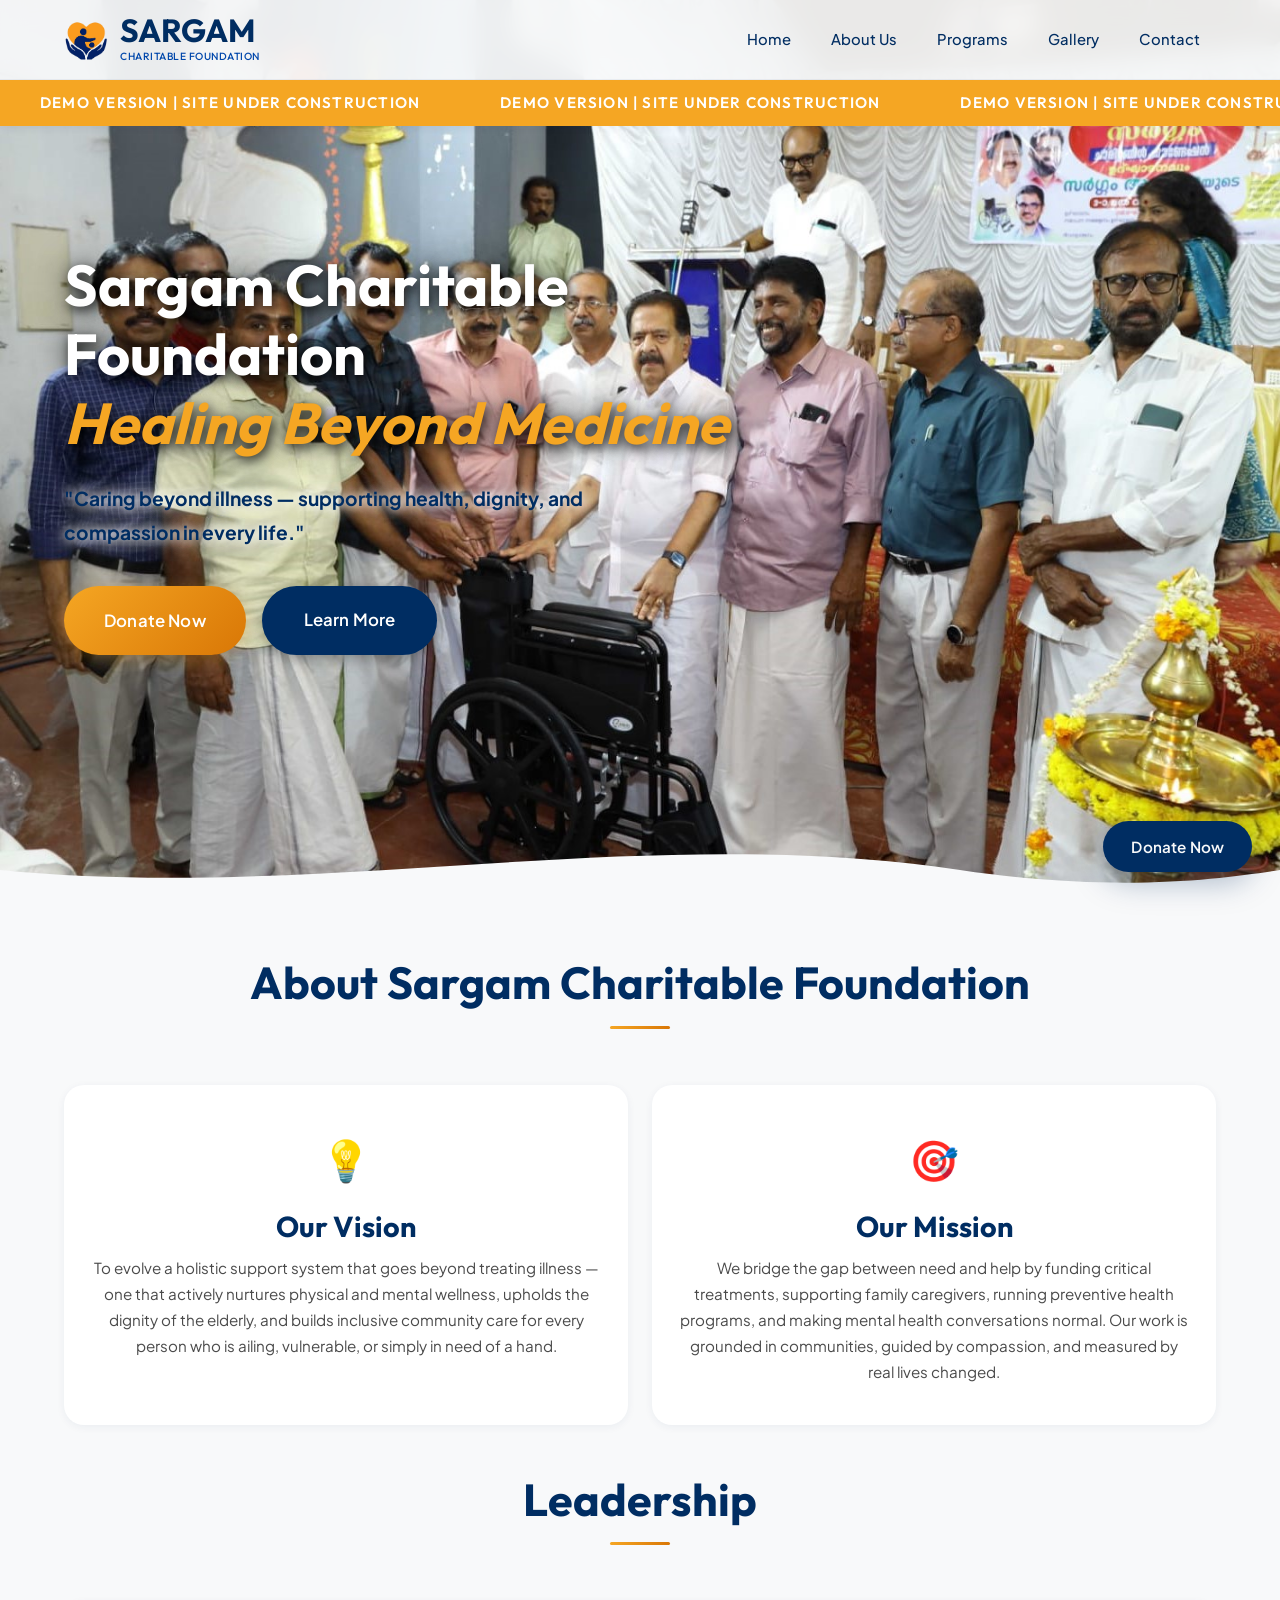
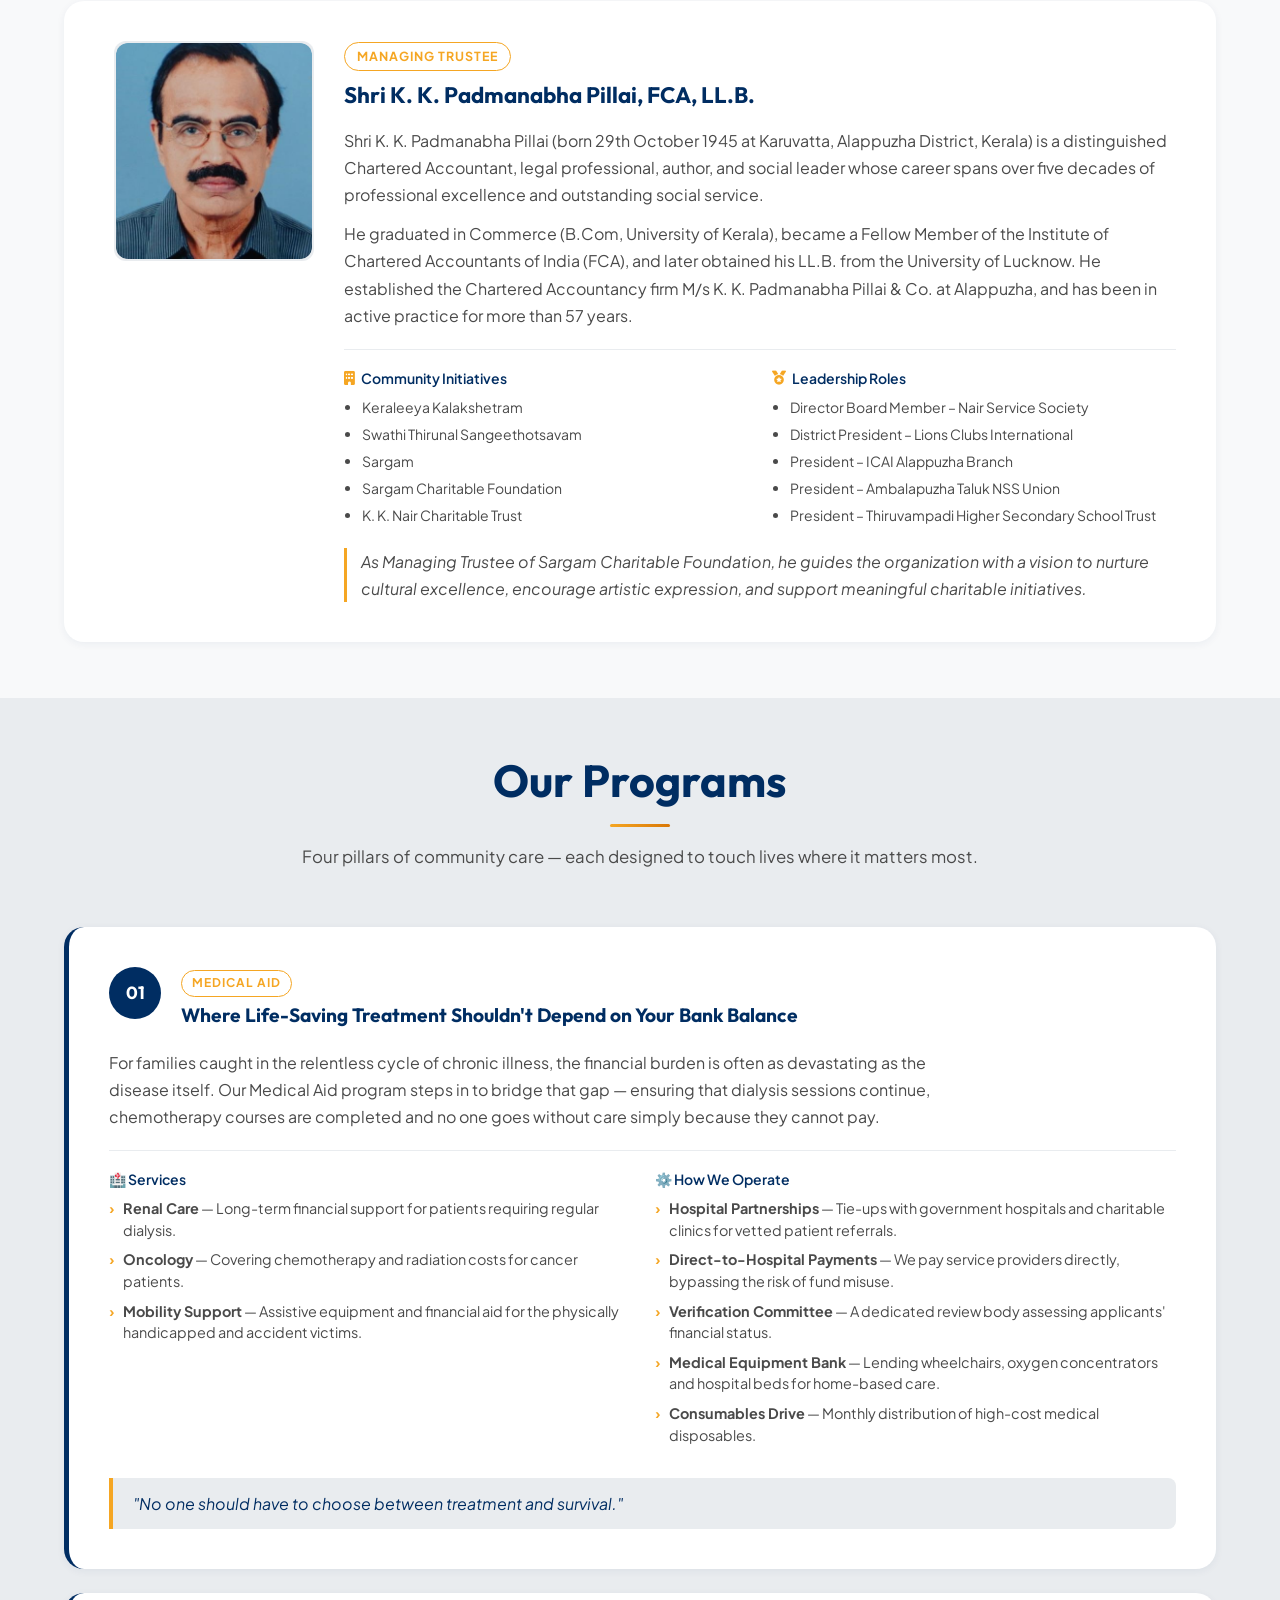
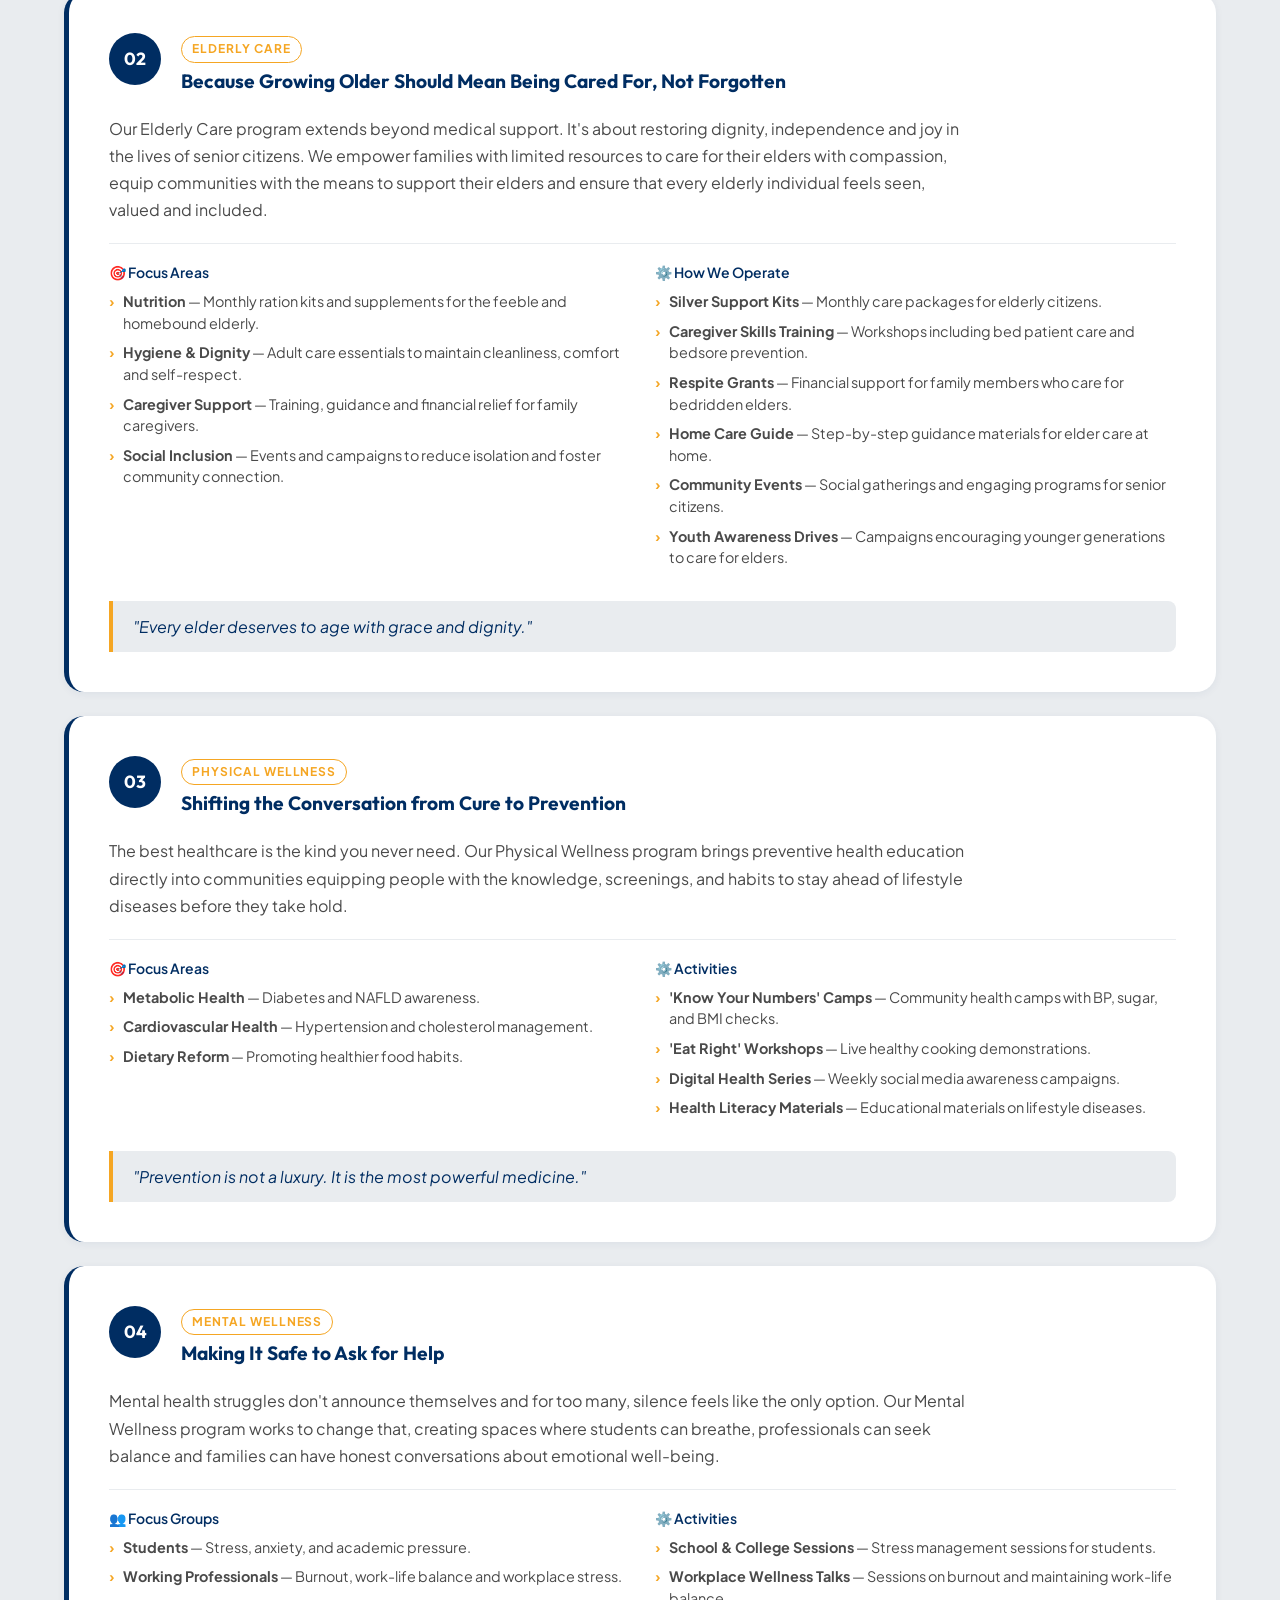
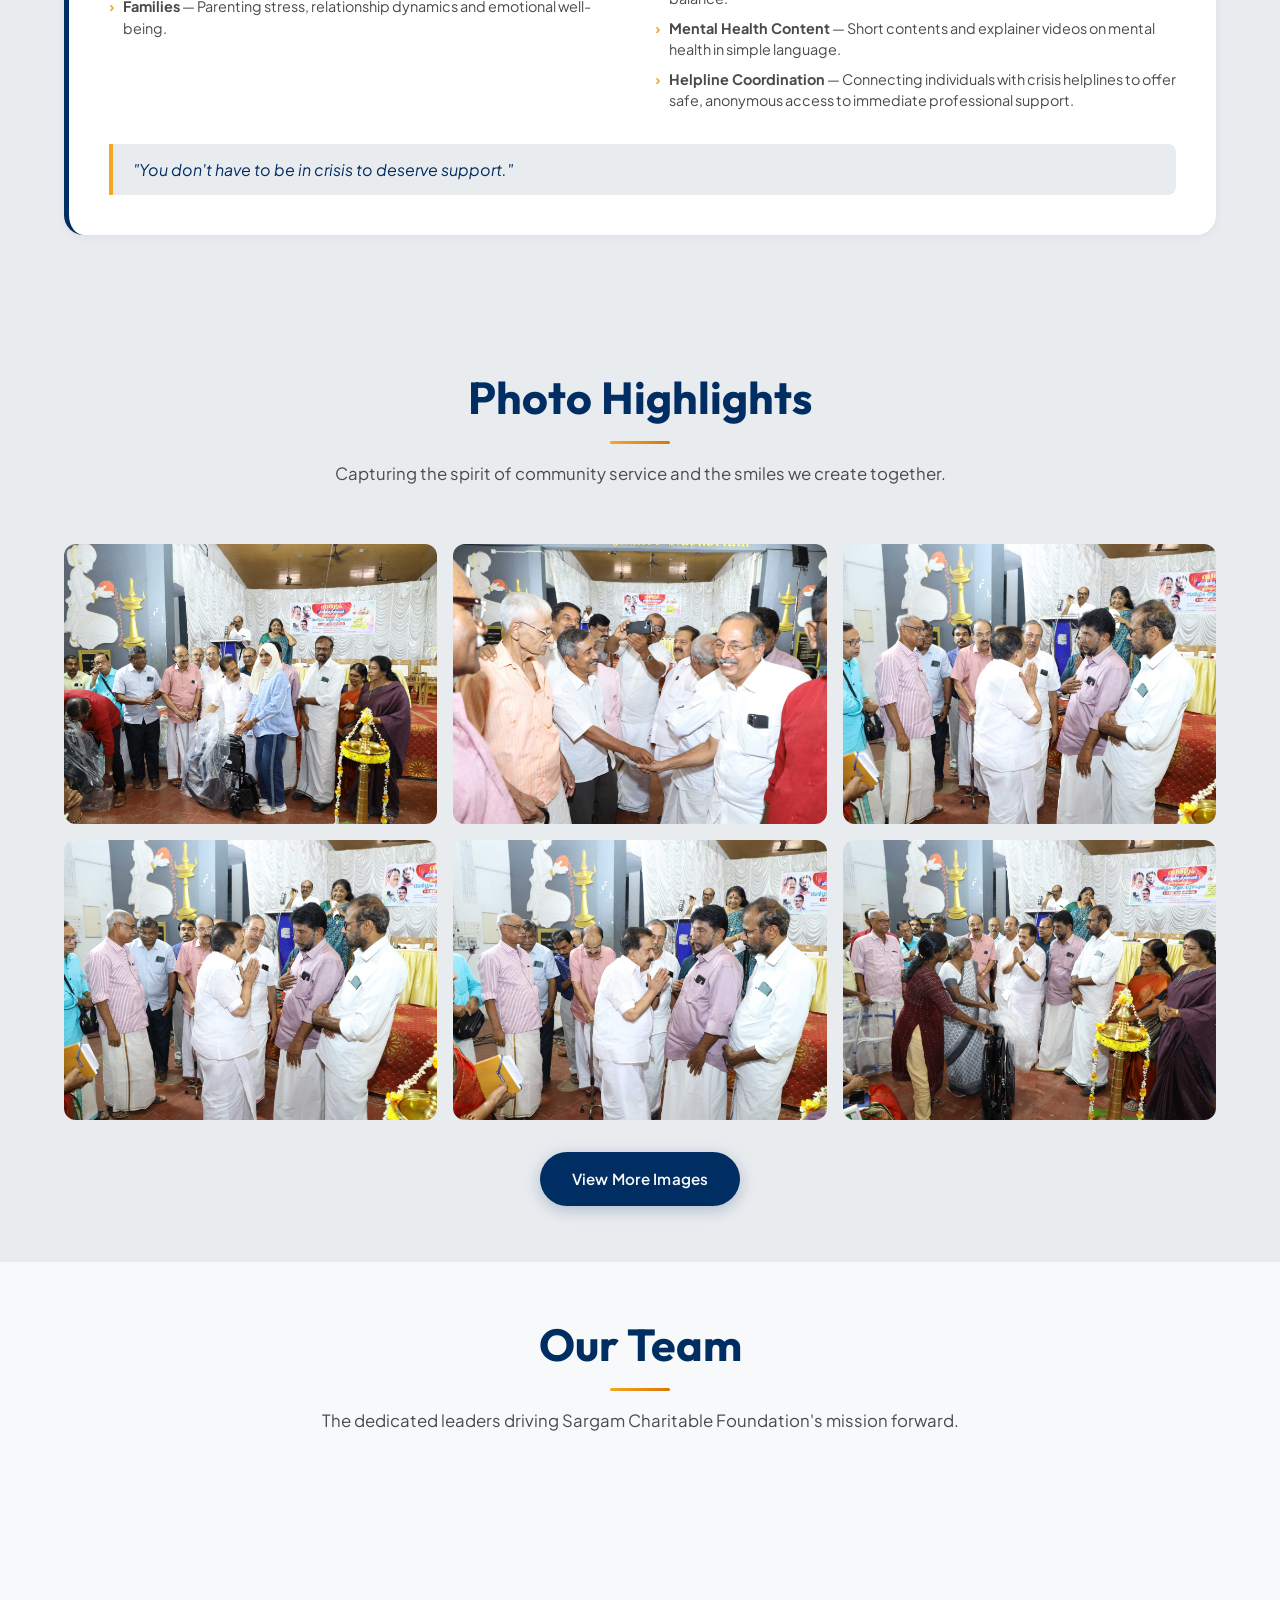
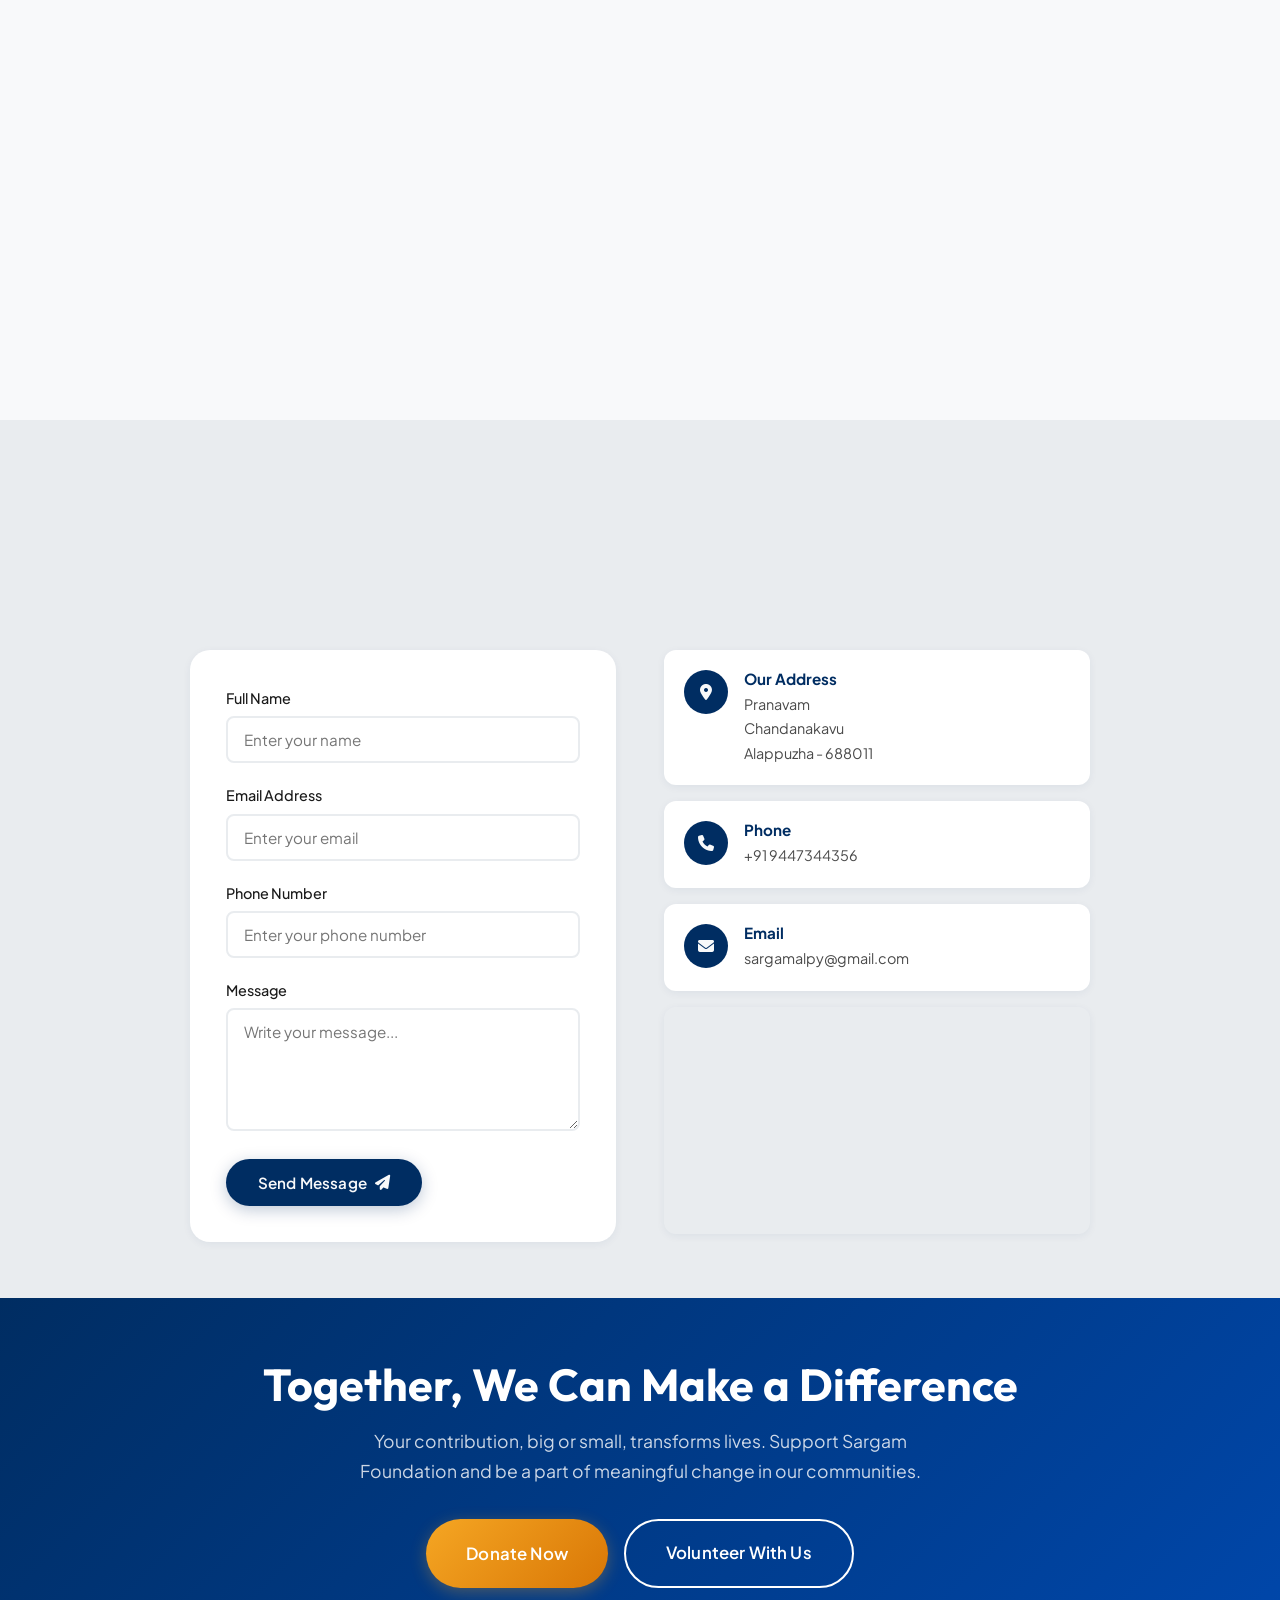
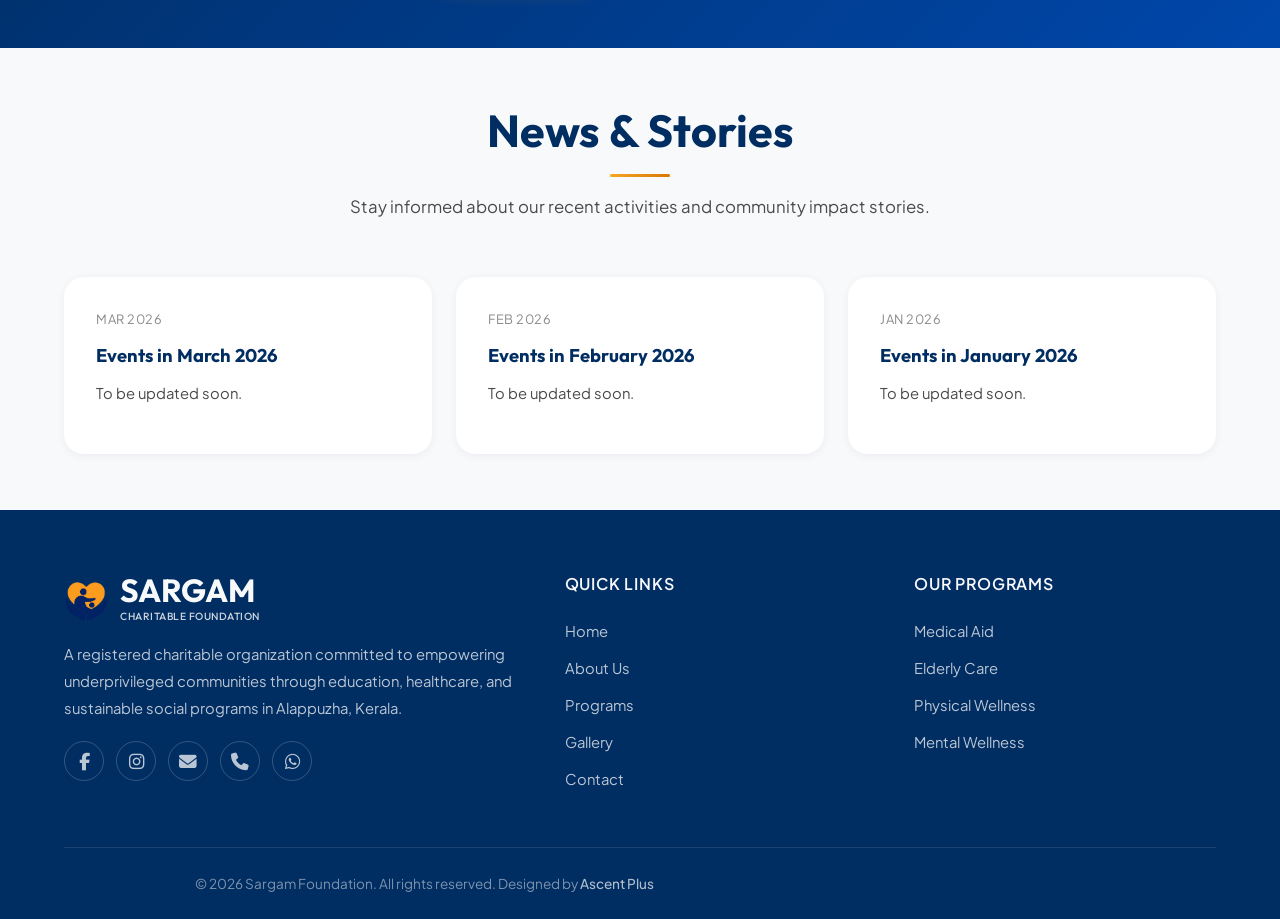
==== index.html @ 4e23f34b "Add files via upload" ====
<!DOCTYPE html>
<html lang="en">

<head>
  <meta charset="UTF-8">
  <meta name="viewport" content="width=device-width, initial-scale=1.0">
  <title>Sargam Charitable Foundation — Empowering Lives in Alappuzha</title>
  <meta name="description"
    content="Sargam Charitable Foundation is a charitable organization in Alappuzha, Kerala dedicated to empowering lives through community support, education, health camps, and social welfare programs.">
  <meta name="keywords"
    content="Sargam Charitable Foundation, Charity in Alappuzha, Sargam, Community support organization, K. K. Padmanabha Pillai">
  <meta name="author" content="Sargam Charitable Foundation">

  <!-- Open Graph -->
  <meta property="og:title" content="Sargam Charitable Foundation — Empowering Lives in Alappuzha">
  <meta property="og:description"
    content="Empowering communities through education, healthcare, and social support in Alappuzha, Kerala.">
  <meta property="og:type" content="website">
  <meta property="og:image" content="https://sargamfoundation.org.in/assets/images/hero-banner.jpeg">
  <meta property="og:url" content="https://sargamfoundation.org.in/index.html">

  <!-- Twitter Card -->
  <meta name="twitter:card" content="summary_large_image">
  <meta name="twitter:title" content="Sargam Charitable Foundation — Empowering Lives in Alappuzha">
  <meta name="twitter:description"
    content="Empowering communities through education, healthcare, and social support in Alappuzha, Kerala.">
  <meta name="twitter:image" content="https://sargamfoundation.org.in/assets/images/hero-banner.jpeg">

  <!-- Canonical Tag -->
  <link rel="canonical" href="https://sargamfoundation.org.in/index.html">
  <!-- Favicon -->
  <link rel="icon" type="image/png" href="assets/images/Logo.png">

  <!-- Stylesheets -->
  <link rel="stylesheet" href="css/style.css">
  <link rel="stylesheet" href="css/home.css">

  <!-- Icons -->
  <link rel="stylesheet" href="https://cdnjs.cloudflare.com/ajax/libs/font-awesome/6.5.1/css/all.min.css">

  <!-- Google tag (gtag.js) -->
  <script async src="https://www.googletagmanager.com/gtag/js?id=G-7S0TW0N5RV"></script>
  <script>
    window.dataLayer = window.dataLayer || [];
    function gtag(){dataLayer.push(arguments);}
    gtag('js', new Date());

    gtag('config', 'G-7S0TW0N5RV');
  </script>
</head>

<body>

  <!-- ========== HEADER ========== -->
  <header class="header" id="header">
    <div class="container">
      <a href="index.html" class="logo">
        <img src="assets/images/Logo.png" alt="Sargam Charitable Foundation Logo"
          style="height: 44px; width: auto; object-fit: contain; border-radius: 4px;">
        <div style="display: flex; flex-direction: column; justify-content: center;">
          <span class="logo-text" style="line-height: 1; margin-bottom: 2px;">SARGAM</span>
          <span class="logo-text"
            style="font-size: 0.65rem; font-weight: 500; letter-spacing: 0.05em; color: var(--plum-light);">CHARITABLE
            FOUNDATION</span>
        </div>
      </a>

      <nav class="nav" id="nav">
        <a href="index.html#home">Home</a>
        <a href="index.html#about">About Us</a>
        <a href="index.html#events">Programs</a>
        <a href="gallery.html">Gallery</a>
        <a href="index.html#team">Contact</a>
      </nav>

      <button class="hamburger" id="hamburger" aria-label="Toggle navigation">
        <span></span>
        <span></span>
        <span></span>
      </button>
    </div>
  </header>
  <div class="mobile-overlay" id="mobileOverlay"></div>

  <main>
    <!-- ========== TICKER ========== -->
    <div class="ticker-wrap">
      <div class="ticker">
        <div class="ticker-item">demo version | site under construction</div>
        <div class="ticker-item">demo version | site under construction</div>
        <div class="ticker-item">demo version | site under construction</div>
        <div class="ticker-item">demo version | site under construction</div>
        <div class="ticker-item">demo version | site under construction</div>
        <div class="ticker-item">demo version | site under construction</div>
        <div class="ticker-item">demo version | site under construction</div>
        <div class="ticker-item">demo version | site under construction</div>
        <div class="ticker-item">demo version | site under construction</div>
        <div class="ticker-item">demo version | site under construction</div>
      </div>
    </div>

    <!-- ========== HERO ========== -->
    <section class="hero" id="home">
      <div class="hero-bg">
        <div class="hero-slideshow">
          <img src="assets/images/hero-banner.jpeg" alt="Community support" class="hero-slide active" loading="eager">
          <img src="assets/images/hero-slide-1.jpeg" alt="Food distribution" class="hero-slide" loading="lazy">
          <img src="assets/images/hero-slide-2.jpeg" alt="Medical camp" class="hero-slide" loading="lazy">
          <img src="assets/images/hero-slide-3.jpeg" alt="Elderly care" class="hero-slide" loading="lazy">
          <img src="assets/images/hero-slide-4.jpeg" alt="Mental wellness" class="hero-slide" loading="lazy">
        </div>
        <div class="hero-overlay"></div>
      </div>
      <div class="container hero-content">
        <h1 class="reveal">Sargam Charitable Foundation<br><em>Healing Beyond Medicine</em></h1>
        <p class="hero-sub reveal">"Caring beyond illness — supporting health, dignity, and compassion in every life."
        </p>
        <div class="hero-actions reveal">
          <button onclick="openDonateQR()" class="btn btn-accent btn-lg">Donate Now</button>
          <a href="#about" class="btn btn-secondary btn-lg">Learn More</a>
        </div>
      </div>
      <div class="hero-wave">
        <svg viewBox="0 0 1440 100" fill="none" xmlns="http://www.w3.org/2000/svg" preserveAspectRatio="none">
          <path d="M0,60 C360,100 720,0 1080,60 C1260,90 1380,70 1440,60 L1440,100 L0,100 Z" fill="#F8F9FA" />
        </svg>
      </div>
    </section>

    <!-- ========== ABOUT ========== -->
    <section class="about" id="about">
      <div class="container">
        <div class="section-header reveal">
          <h2>About Sargam Charitable Foundation</h2>
        </div>

        <div class="about-grid">
          <div class="about-card reveal">
            <div class="about-icon">💡</div>
            <h3>Our Vision</h3>
            <p>To evolve a holistic support system that goes beyond treating illness — one that actively nurtures
              physical and mental wellness, upholds the dignity of the elderly, and builds inclusive community care for
              every person who is ailing, vulnerable, or simply in need of a hand.</p>
          </div>
          <div class="about-card reveal">
            <div class="about-icon">🎯</div>
            <h3>Our Mission</h3>
            <p>We bridge the gap between need and help by funding critical treatments, supporting family caregivers,
              running preventive health programs, and making mental health conversations normal. Our work is grounded in
              communities, guided by compassion, and measured by real lives changed.</p>
          </div>
        </div>

        <!-- Leadership -->
        <div class="section-header mt-6 reveal">
          <h2>Leadership</h2>
        </div>

        <div class="leadership-card reveal">
          <div class="leadership-photo-wrap">
            <div class="leadership-photo">
              <img src="assets/images/managing-trustee.jpg" alt="Shri K. K. Padmanabha Pillai"
                style="width:100%; height:100%; object-fit:cover; border-radius: var(--radius-md);"
                onerror="this.style.display='none'; this.nextElementSibling.style.display='flex';">
              <div class="leadership-photo-placeholder" style="display:none;">
                <i class="fas fa-user" style="font-size: 3.5rem; color: var(--plum-light); opacity:0.4;"></i>
                <p style="font-size:0.8rem; color: var(--text-muted); margin-top:8px; max-width:none;">Managing Trustee
                </p>
              </div>
            </div>
          </div>
          <div class="leadership-bio">
            <span class="leadership-role">Managing Trustee</span>
            <h3 class="leadership-name">Shri K. K. Padmanabha Pillai, FCA, LL.B.</h3>
            <p>Shri K. K. Padmanabha Pillai (born 29th October 1945 at Karuvatta, Alappuzha District, Kerala) is a
              distinguished Chartered Accountant, legal professional, author, and social leader whose career spans over
              five decades of professional excellence and outstanding social service.</p>
            <p style="margin-top:12px;">He graduated in Commerce (B.Com, University of Kerala), became a Fellow Member
              of the Institute of Chartered Accountants of India (FCA), and later obtained his LL.B. from the University
              of Lucknow. He established the Chartered Accountancy firm M/s K. K. Padmanabha Pillai & Co. at Alappuzha,
              and has been in active practice for more than 57 years.</p>
            <div class="leadership-highlights">
              <div class="leadership-col">
                <h5><i class="fas fa-building" style="color:var(--accent-warm);"></i> Community Initiatives</h5>
                <ul>
                  <li>Keraleeya Kalakshetram</li>
                  <li>Swathi Thirunal Sangeethotsavam</li>
                  <li>Sargam</li>
                  <li>Sargam Charitable Foundation</li>
                  <li>K. K. Nair Charitable Trust</li>
                </ul>
              </div>
              <div class="leadership-col">
                <h5><i class="fas fa-medal" style="color:var(--accent-warm);"></i> Leadership Roles</h5>
                <ul>
                  <li>Director Board Member – Nair Service Society</li>
                  <li>District President – Lions Clubs International</li>
                  <li>President – ICAI Alappuzha Branch</li>
                  <li>President – Ambalapuzha Taluk NSS Union</li>
                  <li>President – Thiruvampadi Higher Secondary School Trust</li>
                </ul>
              </div>
            </div>
            <p
              style="margin-top:16px; font-style:italic; color:var(--text-secondary); border-left: 3px solid var(--accent-warm); padding-left:14px;">
              As Managing Trustee of Sargam Charitable Foundation, he guides the organization with a vision to nurture
              cultural excellence, encourage artistic expression, and support meaningful charitable initiatives.</p>
          </div>
        </div>
      </div>
    </section>
    
        <!-- ========== PROGRAMS ========== -->
        <section class="activities bg-milk-dark" id="events">
          <div class="container">
            <div class="section-header reveal">
              <h2>Our Programs</h2>
              <p>Four pillars of community care — each designed to touch lives where it matters most.</p>
            </div>

            <!-- Program 01: Medical Aid -->
            <div class="program-card reveal" id="program-medical">
              <div class="program-header">
                <div class="program-num">01</div>
                <div>
                  <span class="program-label">Medical Aid</span>
                  <h3>Where Life-Saving Treatment Shouldn't Depend on Your Bank Balance</h3>
                </div>
              </div>
              <p>For families caught in the relentless cycle of chronic illness, the financial burden is often as
                devastating as the disease itself. Our Medical Aid program steps in to bridge that gap — ensuring that
                dialysis sessions continue, chemotherapy courses are completed and no one goes without care simply
                because they cannot pay.</p>
              <div class="program-grid">
                <div class="program-col">
                  <h5>🏥 Services</h5>
                  <ul>
                    <li><strong>Renal Care</strong> — Long-term financial support for patients requiring regular
                      dialysis.</li>
                    <li><strong>Oncology</strong> — Covering chemotherapy and radiation costs for cancer patients.</li>
                    <li><strong>Mobility Support</strong> — Assistive equipment and financial aid for the physically
                      handicapped and accident victims.</li>
                  </ul>
                </div>
                <div class="program-col">
                  <h5>⚙️ How We Operate</h5>
                  <ul>
                    <li><strong>Hospital Partnerships</strong> — Tie-ups with government hospitals and charitable
                      clinics for vetted patient referrals.</li>
                    <li><strong>Direct-to-Hospital Payments</strong> — We pay service providers directly, bypassing the
                      risk of fund misuse.</li>
                    <li><strong>Verification Committee</strong> — A dedicated review body assessing applicants'
                      financial status.</li>
                    <li><strong>Medical Equipment Bank</strong> — Lending wheelchairs, oxygen concentrators and hospital
                      beds for home-based care.</li>
                    <li><strong>Consumables Drive</strong> — Monthly distribution of high-cost medical disposables.</li>
                  </ul>
                </div>
              </div>
              <blockquote class="program-quote">"No one should have to choose between treatment and survival."
              </blockquote>
            </div>

            <!-- Program 02: Elderly Care -->
            <div class="program-card reveal" id="program-elderly">
              <div class="program-header">
                <div class="program-num">02</div>
                <div>
                  <span class="program-label">Elderly Care</span>
                  <h3>Because Growing Older Should Mean Being Cared For, Not Forgotten</h3>
                </div>
              </div>
              <p>Our Elderly Care program extends beyond medical support. It's about restoring dignity, independence and
                joy in the lives of senior citizens. We empower families with limited resources to care for their elders
                with compassion, equip communities with the means to support their elders and ensure that every elderly
                individual feels seen, valued and included.</p>
              <div class="program-grid">
                <div class="program-col">
                  <h5>🎯 Focus Areas</h5>
                  <ul>
                    <li><strong>Nutrition</strong> — Monthly ration kits and supplements for the feeble and homebound
                      elderly.</li>
                    <li><strong>Hygiene &amp; Dignity</strong> — Adult care essentials to maintain cleanliness,
                      comfort and self-respect.</li>
                    <li><strong>Caregiver Support</strong> — Training, guidance and financial relief for family
                      caregivers.</li>
                    <li><strong>Social Inclusion</strong> — Events and campaigns to reduce isolation and foster
                      community connection.</li>
                  </ul>
                </div>
                <div class="program-col">
                  <h5>⚙️ How We Operate</h5>
                  <ul>
                    <li><strong>Silver Support Kits</strong> — Monthly care packages for elderly citizens.</li>
                    <li><strong>Caregiver Skills Training</strong> — Workshops including bed patient care and bedsore
                      prevention.</li>
                    <li><strong>Respite Grants</strong> — Financial support for family members who care for bedridden
                      elders.</li>
                    <li><strong>Home Care Guide</strong> — Step-by-step guidance materials for elder care at home.</li>
                    <li><strong>Community Events</strong> — Social gatherings and engaging programs for senior
                      citizens.</li>
                    <li><strong>Youth Awareness Drives</strong> — Campaigns encouraging younger generations to care for
                      elders.</li>
                  </ul>
                </div>
              </div>
              <blockquote class="program-quote">"Every elder deserves to age with grace and dignity."</blockquote>
            </div>

            <!-- Program 03: Physical Wellness -->
            <div class="program-card reveal" id="program-physical">
              <div class="program-header">
                <div class="program-num">03</div>
                <div>
                  <span class="program-label">Physical Wellness</span>
                  <h3>Shifting the Conversation from Cure to Prevention</h3>
                </div>
              </div>
              <p>The best healthcare is the kind you never need. Our Physical Wellness program brings preventive health
                education directly into communities equipping people with the knowledge, screenings, and habits to stay
                ahead of lifestyle diseases before they take hold.</p>
              <div class="program-grid">
                <div class="program-col">
                  <h5>🎯 Focus Areas</h5>
                  <ul>
                    <li><strong>Metabolic Health</strong> — Diabetes and NAFLD awareness.</li>
                    <li><strong>Cardiovascular Health</strong> — Hypertension and cholesterol management.</li>
                    <li><strong>Dietary Reform</strong> — Promoting healthier food habits.</li>
                  </ul>
                </div>
                <div class="program-col">
                  <h5>⚙️ Activities</h5>
                  <ul>
                    <li><strong>'Know Your Numbers' Camps</strong> — Community health camps with BP, sugar, and BMI
                      checks.</li>
                    <li><strong>'Eat Right' Workshops</strong> — Live healthy cooking demonstrations.</li>
                    <li><strong>Digital Health Series</strong> — Weekly social media awareness campaigns.</li>
                    <li><strong>Health Literacy Materials</strong> — Educational materials on lifestyle diseases.</li>
                  </ul>
                </div>
              </div>
              <blockquote class="program-quote">"Prevention is not a luxury. It is the most powerful medicine."
              </blockquote>
            </div>

            <!-- Program 04: Mental Wellness -->
            <div class="program-card reveal" id="program-mental">
              <div class="program-header">
                <div class="program-num">04</div>
                <div>
                  <span class="program-label">Mental Wellness</span>
                  <h3>Making It Safe to Ask for Help</h3>
                </div>
              </div>
              <p>Mental health struggles don't announce themselves and for too many, silence feels like the only option.
                Our Mental Wellness program works to change that, creating spaces where students can breathe,
                professionals can seek balance and families can have honest conversations about emotional well-being.
              </p>
              <div class="program-grid">
                <div class="program-col">
                  <h5>👥 Focus Groups</h5>
                  <ul>
                    <li><strong>Students</strong> — Stress, anxiety, and academic pressure.</li>
                    <li><strong>Working Professionals</strong> — Burnout, work-life balance and workplace stress.</li>
                    <li><strong>Families</strong> — Parenting stress, relationship dynamics and emotional well-being.
                    </li>
                  </ul>
                </div>
                <div class="program-col">
                  <h5>⚙️ Activities</h5>
                  <ul>
                    <li><strong>School &amp; College Sessions</strong> — Stress management sessions for students.</li>
                    <li><strong>Workplace Wellness Talks</strong> — Sessions on burnout and maintaining work-life
                      balance.</li>
                    <li><strong>Mental Health Content</strong> — Short contents and explainer videos on mental health in
                      simple language.</li>
                    <li><strong>Helpline Coordination</strong> — Connecting individuals with crisis helplines to offer
                      safe, anonymous access to immediate professional support.
                    </li>
                  </ul>
                </div>
              </div>
              <blockquote class="program-quote">"You don't have to be in crisis to deserve support."</blockquote>
            </div>
          </div>
        </section>


        <!-- ========== GALLERY PREVIEW ========== -->
        <section class="gallery-preview bg-milk-dark" id="gallery">
          <div class="container">
            <div class="section-header reveal">
              <h2>Photo Highlights</h2>
              <p>Capturing the spirit of community service and the smiles we create together.</p>
            </div>

            <div class="gallery-grid" id="galleryPreviewGrid">
              <!-- Populated by JS: 6 photos -->
            </div>

            <div class="text-center mt-4 reveal">
              <a href="gallery.html" class="btn btn-primary">View More Images</a>
            </div>
          </div>
        </section>

        <!-- ========== OUR TEAM ========== -->
        <section class="testimonials" id="team">
          <div class="container">
            <div class="section-header reveal">
              <h2>Our Team</h2>
              <p>The dedicated leaders driving Sargam Charitable Foundation's mission forward.</p>
            </div>
            <div class="team-grid">
              <!-- Managing Trustee -->
              <div class="team-card team-card--featured reveal">
                <div class="team-avatar">
                   <img src="assets/images/managing-trustee.jpg" alt="K.K. Padmanabha Pillai">
                </div>
                <span class="team-role">Managing Trustee</span>
                <h4>K.K. Padmanabha Pillai</h4>
                <a href="tel:+919447344356" class="team-phone"><i class="fas fa-phone-alt"></i> <span>9447344356</span></a>
              </div>

              <!-- President -->
              <div class="team-card reveal">
                <div class="team-avatar">
                  <img src="assets/images/president.jpeg" alt="Anilkumar P">
                </div>
                <span class="team-role">President</span>
                <h4>Anilkumar P</h4>
                <a href="tel:+919446088188" class="team-phone"><i class="fas fa-phone-alt"></i> <span>9446088188</span></a>
              </div>

              <!-- Secretary -->
              <div class="team-card reveal">
                <div class="team-avatar">
                  <img src="assets/images/secretary.jpeg" alt="Anil Kumar P">
                </div>
                <span class="team-role">Secretary</span>
                <h4>Anil Kumar P</h4>
                <a href="tel:+919447596946" class="team-phone"><i class="fas fa-phone-alt"></i> <span>9447596946</span></a>
              </div>

              <!-- Vice Presidents -->
              <div class="team-card reveal">
                <div class="team-avatar">
                  <img src="assets/images/vice_president_1.jpeg" alt="Rajesh Pillai">
                </div>
                <span class="team-role">Vice President</span>
                <h4>Rajesh Pillai</h4>
                <a href="tel:+919447596837" class="team-phone"><i class="fas fa-phone-alt"></i> <span>9447596837</span></a>
              </div>
              <div class="team-card reveal">
                <div class="team-avatar">
                  <img src="assets/images/vice_president_2.jpeg" alt="Vishnu Venugopal">
                </div>
                <span class="team-role">Vice President</span>
                <h4>Vishnu Venugopal</h4>
                <a href="tel:+919496331090" class="team-phone"><i class="fas fa-phone-alt"></i> <span>9496331090</span></a>
              </div>    
              
              <!-- Treasurer -->
              <div class="team-card reveal">
                <div class="team-avatar">
                  <img src="assets/images/treasurer.jpeg" alt="Madhusoodanan Pillai">
                </div>
                <span class="team-role">Treasurer</span>
                <h4>Madhusoodanan Pillai K</h4>
                <a href="tel:+919400051609" class="team-phone"><i class="fas fa-phone-alt"></i> <span>9400051609</span></a>
              </div>

              <!-- Joint Secretaries -->
              <!-- <div class="team-card reveal">
                <div class="team-avatar">
                  <i class="fas fa-user"></i>
                </div>
                <span class="team-role">Joint Secretary</span>
                <h4>Balan C Nair</h4>
                <a href="tel:+919846560704" class="team-phone"><i class="fas fa-phone-alt"></i> <span>9846560704</span></a>
              </div>
              <div class="team-card reveal">
                <div class="team-avatar">
                  <i class="fas fa-user"></i>
                </div>
                <span class="team-role">Joint Secretary</span>
                <h4>K Omanakuttan</h4>
                <a href="tel:+919037774197" class="team-phone"><i class="fas fa-phone-alt"></i> <span>9037774197</span></a>
              </div> -->              

              <!-- Joint Treasurer -->
              <!-- <div class="team-card reveal">
                <div class="team-avatar">
                  <i class="fas fa-user"></i>
                </div>
                <span class="team-role">Joint Treasurer</span>
                <h4>Nadamoni N</h4>
                <a href="tel:+919446569170" class="team-phone"><i class="fas fa-phone-alt"></i> <span>9446569170</span></a>
              </div> -->

              <!-- Committee Members -->
              <!-- <div class="team-card reveal">
                <div class="team-avatar">
                  <i class="fas fa-user"></i>
                </div>
                <span class="team-role">Committee Member</span>
                <h4>Gopinathan P.G</h4>
                <a href="tel:+919446512532" class="team-phone"><i class="fas fa-phone-alt"></i> <span>9446512532</span></a>
              </div>
              <div class="team-card reveal">
                <div class="team-avatar">
                  <i class="fas fa-user"></i>
                </div>
                <span class="team-role">Committee Member</span>
                <h4>Narayanan Nair A</h4>
                <a href="tel:+919496274884" class="team-phone"><i class="fas fa-phone-alt"></i> <span>9496274884</span></a>
              </div>
              <div class="team-card reveal">
                <div class="team-avatar">
                  <i class="fas fa-user"></i>
                </div>
                <span class="team-role">Committee Member</span>
                <h4>P.K. Harikumar</h4>
                <a href="tel:+919846252227" class="team-phone"><i class="fas fa-phone-alt"></i> <span>9846252227</span></a>
              </div> -->
            </div>
          </div>
        </section>


        <!-- ========== CONTACT ========== -->
        <section class="contact bg-milk-dark" id="contact">
          <div class="container">
            <div class="section-header reveal">
              <h2>Contact Us</h2>
              <p>We'd love to hear from you. Reach out for queries, collaborations, or to volunteer.</p>
            </div>

            <div class="contact-grid">
              <form class="contact-form reveal-left" id="contactForm">
                <input type="hidden" name="access_key" value="04848269-7b27-4807-a6e3-b15fd58caeed"> <!-- Access key from Web3Forms. -->
                <input type="hidden" name="subject" value="New Form Submission - Sargam Foundation">
                <input type="hidden" name="from_name" value="Sargam Website">
                <div class="form-group">
                  <label for="contactName">Full Name</label>
                  <input type="text" id="contactName" name="name" placeholder="Enter your name" required>
                </div>
                <div class="form-group">
                  <label for="contactEmail">Email Address</label>
                  <input type="email" id="contactEmail" name="email" placeholder="Enter your email" required>
                </div>
                <div class="form-group">
                  <label for="contactPhone">Phone Number</label>
                  <input type="tel" id="contactPhone" name="phone" placeholder="Enter your phone number">
                </div>
                <div class="form-group">
                  <label for="contactMessage">Message</label>
                  <textarea id="contactMessage" name="message" rows="5" placeholder="Write your message..."
                    required></textarea>
                </div>
                <button type="submit" class="btn btn-primary" id="contactSubmitBtn">Send Message <i
                    class="fas fa-paper-plane"></i></button>
              </form>

              <div class="contact-info reveal-right">
                <div class="contact-info-card">
                  <div class="contact-icon"><i class="fas fa-map-marker-alt"></i></div>
                  <div>
                    <h4>Our Address</h4>
                    <p>Pranavam<br>Chandanakavu<br>Alappuzha - 688011</p>
                  </div>
                </div>
                <div class="contact-info-card">
                  <div class="contact-icon"><i class="fas fa-phone"></i></div>
                  <div>
                    <h4>Phone</h4>
                    <p>+91 9447344356</p>
                  </div>
                </div>
                <div class="contact-info-card">
                  <div class="contact-icon"><i class="fas fa-envelope"></i></div>
                  <div>
                    <h4>Email</h4>
                    <p>sargamalpy@gmail.com</p>
                  </div>
                </div>

                <div class="contact-map">
                  <iframe
                    src="https://www.google.com/maps/embed?pb=!1m18!1m12!1m3!1d2952.051964529828!2d76.34058372656565!3d9.48609457848675!2m3!1f0!2f0!3f0!3m2!1i1024!2i768!4f13.1!3m3!1m2!1s0x3b088517aa3c1aaf%3A0x53ad811facdfc6a9!2sK%20K%20Padmanabha%20Pillai%20and%20Co!5e1!3m2!1sen!2sin!4v1773489285944!5m2!1sen!2sin"
                    width="100%" height="220" style="border:0; border-radius: 12px;" allowfullscreen="" loading="lazy"
                    referrerpolicy="no-referrer-when-downgrade"
                    title="Sargam Foundation location on Google Maps"></iframe>
                </div>
              </div>
            </div>
          </div>
        </section>

        <!-- ========== CALL TO DONATE ========== -->
        <section class="cta-donate" id="cta-donate">
          <div class="container">
            <div class="cta-content reveal">
              <h2>Together, We Can Make a Difference</h2>
              <p>Your contribution, big or small, transforms lives. Support Sargam Foundation and be a part of
                meaningful
                change in our communities.</p>
              <div class="cta-actions">
                <button onclick="openDonateQR()" class="btn btn-accent btn-lg">Donate Now</button>
                <a href="#contact" class="btn btn-secondary btn-lg" style="border-color: white; color: white;">Volunteer
                  With Us</a>
              </div>
            </div>
          </div>
        </section>

        <!-- ========== NEWS ========== -->
        <section class="blog-preview" id="blog">
          <div class="container">
            <div class="section-header reveal">
              <h2>News & Stories</h2>
              <p>Stay informed about our recent activities and community impact stories.</p>
            </div>

            <div class="blog-grid">
              <article class="blog-card reveal">
                <div class="blog-date">Mar 2026</div>
                <h3>Events in March 2026</h3>
                <p>To be updated soon.</p>
              </article>
              <article class="blog-card reveal">
                <div class="blog-date">Feb 2026</div>
                <h3>Events in February 2026</h3>
                <p>To be updated soon.</p>
              </article>
              <article class="blog-card reveal">
                <div class="blog-date">Jan 2026</div>
                <h3>Events in January 2026</h3>
                <p>To be updated soon.</p>
              </article>
            </div>
          </div>
        </section>

  </main>

  <!-- ========== FOOTER ========== -->
  <footer class="footer">
    <div class="container">
      <div class="footer-grid">
        <div class="footer-about">
          <div class="logo" style="margin-bottom: 16px;">
            <img src="assets/images/Logo.png" alt="Sargam Charitable Foundation Logo"
              style="height: 44px; width: auto; object-fit: contain; border-radius: 4px;">
            <div style="display: flex; flex-direction: column; justify-content: center;">
              <span class="logo-text" style="color: var(--milk); line-height: 1; margin-bottom: 2px;">SARGAM</span>
              <span class="logo-text"
                style="color: rgba(255,255,255,0.8); font-size: 0.65rem; font-weight: 500; letter-spacing: 0.05em;">CHARITABLE
                FOUNDATION</span>
            </div>
          </div>
          <p>A registered charitable organization committed to empowering underprivileged communities through education,
            healthcare, and sustainable social programs in Alappuzha, Kerala.</p>
          <div class="footer-social">
            <a href="#" aria-label="Facebook"><i class="fab fa-facebook-f"></i></a>
            <a href="#" aria-label="Instagram"><i class="fab fa-instagram"></i></a>
            <a href="mailto:sargamalpy@gmail.com" aria-label="Email"><i class="fas fa-envelope"></i></a>
            <a href="tel:+919447344356" aria-label="Phone"><i class="fas fa-phone"></i></a>
            <a href="https://api.whatsapp.com/send?phone=9447344356&text=Hello,%20I%20want%20to%20know%20more%20about%20Sargam%20Foundation.%20Thanks." aria-label="WhatsApp" target="_blank"><i class="fab fa-whatsapp"></i></a>
          </div>
        </div>

        <div class="footer-links">
          <h4>Quick Links</h4>
          <a href="index.html#home">Home</a>
          <a href="index.html#about">About Us</a>
          <a href="index.html#events">Programs</a>
          <a href="gallery.html">Gallery</a>
          <a href="index.html#team">Contact</a>
        </div>

        <div class="footer-links">
          <h4>Our Programs</h4>
          <a href="index.html#program-medical">Medical Aid</a>
          <a href="index.html#program-elderly">Elderly Care</a>
          <a href="index.html#program-physical">Physical Wellness</a>
          <a href="index.html#program-mental">Mental Wellness</a>
        </div>
      </div>

      <div class="footer-bottom">
        <p>&copy; 2026 Sargam Foundation. All rights reserved. Designed by <a href="http://www.ascentplus.net"
            target="_blank">Ascent Plus</a></p>
      </div>
    </div>
  </footer>

  <!-- Floating Donate Button -->
  <div class="floating-donate">
    <button onclick="openDonateQR()" class="btn btn-primary">Donate Now</button>
  </div>

  <!-- Donate QR Modal -->
  <div class="donate-qr-modal" id="donateQrModal">
    <div class="donate-qr-content">
      <h3>Support Our Cause</h3>
      <p>Scan the QR code below to make a donation and help us empower the community.</p>
      <img src="assets/images/QR.jpg" alt="Donation QR Code">
      <p class="donate-qr-note">Every contribution, big or small, makes a difference.</p>
      <button class="btn btn-danger mt-4" id="donateQrCloseBottom">CLOSE</button>
    </div>
  </div>

  <!-- Scripts -->
  <script src="js/data.js"></script>
  <script src="js/main.js"></script>
  <script>
    document.addEventListener('DOMContentLoaded', () => {
      // Populate programs gallery preview
      const ongoingGrid = document.getElementById('ongoingEventsGrid');
      const upcomingGrid = document.getElementById('upcomingEventsGrid');
      const pastGrid = document.getElementById('pastEventsGrid');

      if (ongoingGrid) {
        const ongoing = DataStore.getOngoing();
        const ongoingHeader = document.getElementById('ongoingEventsHeader');
        if (ongoing.length > 0) {
          ongoingGrid.innerHTML = ongoing.slice(0, 3).map(createEventCard).join('');
          if (ongoingHeader) ongoingHeader.style.display = 'block';
        } else {
          ongoingGrid.style.display = 'none';
          if (ongoingHeader) ongoingHeader.style.display = 'none';
        }
      }

      if (upcomingGrid) {
        const upcoming = DataStore.getUpcoming();
        upcomingGrid.innerHTML = upcoming.slice(0, 3).map(createEventCard).join('');
      }

      if (pastGrid) {
        const past = DataStore.getPast();
        pastGrid.innerHTML = past.slice(0, 3).map(createEventCard).join('');
      }

      // Populate gallery preview
      const galleryGrid = document.getElementById('galleryPreviewGrid');
      if (galleryGrid) {
        const photos = DataStore.getGallery();
        // Shuffle the array to pick random images each load
        const shuffledPhotos = [...photos].sort(() => 0.5 - Math.random());
        galleryGrid.innerHTML = shuffledPhotos.slice(0, 6).map(photo => `
          <div class="gallery-item reveal">
            <img src="${photo.url}" alt="${photo.caption}" loading="lazy">
          </div>
        `).join('');
      }

      // Re-init scroll reveal for dynamically added content
      setTimeout(() => initScrollReveal(), 100);

      // Contact form
      const contactForm = document.getElementById('contactForm');
      if (contactForm) {
        contactForm.addEventListener('submit', async (e) => {
          e.preventDefault();

          const btn = document.getElementById('contactSubmitBtn');
          const originalText = btn.innerHTML;
          btn.innerHTML = '<i class="fas fa-spinner fa-spin"></i> Sending...';
          btn.disabled = true;

          const formData = new FormData(contactForm);
          const object = Object.fromEntries(formData);
          const json = JSON.stringify(object);

          try {
            const response = await fetch('https://api.web3forms.com/submit', {
              method: 'POST',
              headers: {
                'Content-Type': 'application/json',
                'Accept': 'application/json'
              },
              body: json
            });

            const result = await response.json();

            if (response.status === 200) {
              // Success UI
              btn.innerHTML = '<i class="fas fa-check"></i> Message Sent!';
              btn.style.background = 'var(--accent-green)';

              // Optional: Save to local DataStore as backup
              DataStore.addMessage({
                name: formData.get('name'),
                email: formData.get('email'),
                phone: formData.get('phone'),
                message: formData.get('message')
              });

              setTimeout(() => {
                btn.innerHTML = originalText;
                btn.style.background = '';
                btn.disabled = false;
                contactForm.reset();
              }, 3000);
            } else {
              console.log(result);
              btn.innerHTML = '<i class="fas fa-times"></i> Error! Try again.';
              btn.style.background = '#dc3545';
              setTimeout(() => {
                btn.innerHTML = originalText;
                btn.style.background = '';
                btn.disabled = false;
              }, 3000);
            }
          } catch (error) {
            console.log(error);
            btn.innerHTML = 'Something went wrong!';
            setTimeout(() => {
              btn.innerHTML = originalText;
              btn.disabled = false;
            }, 3000);
          }
        });
      }
    });
  </script>
  <script>
    // Hero slideshow
    (function () {
      const slides = document.querySelectorAll('.hero-slide');
      if (slides.length < 2) return;
      let current = 0;
      setInterval(() => {
        const prev = current;
        current = (current + 1) % slides.length;
        slides[prev].classList.add('out');
        slides[prev].classList.remove('active');
        slides[current].classList.add('active');
        setTimeout(() => slides[prev].classList.remove('out'), 1200);
      }, 5000);
    })();
  </script>
</body>
</html>
---- css/style.css ----
/* ============================================
   SARGAM FOUNDATION — Design System & Global Styles
   ============================================ */

/* Google Fonts */
@import url('https://fonts.googleapis.com/css2?family=Outfit:wght@300;400;500;600;700;800&family=Plus+Jakarta+Sans:ital,wght@0,300;0,400;0,500;0,600;0,700;0,800;1,400&display=swap');

/* ---- CSS Variables ---- */
:root {
  --milk: #F8F9FA;
  --milk-light: #FFFFFF;
  --milk-dark: #E9ECEF;
  --plum: #002D62;
  --plum-light: #0047AB;
  --plum-dark: #00183F;
  --plum-glow: rgba(0, 45, 98, 0.12);

  --accent-warm: #F5A623;
  --accent-rose: #D97706;
  --accent-green: #5E9B76;

  --text-primary: #1A1A1A;
  --text-secondary: #4A4A4A;
  --text-muted: #8A8A8A;
  --text-on-plum: #F8F9FA;

  --shadow-sm: 0 2px 8px rgba(0, 45, 98, 0.06);
  --shadow-md: 0 4px 20px rgba(0, 45, 98, 0.1);
  --shadow-lg: 0 8px 40px rgba(0, 45, 98, 0.14);
  --shadow-xl: 0 16px 60px rgba(0, 45, 98, 0.18);

  --radius-sm: 8px;
  --radius-md: 12px;
  --radius-lg: 20px;
  --radius-full: 9999px;

  --font-heading: 'Outfit', -apple-system, BlinkMacSystemFont, sans-serif;
  --font-body: 'Plus Jakarta Sans', -apple-system, BlinkMacSystemFont, sans-serif;

  --transition-fast: 0.2s cubic-bezier(0.4, 0, 0.2, 1);
  --transition-base: 0.3s cubic-bezier(0.4, 0, 0.2, 1);
  --transition-slow: 0.5s cubic-bezier(0.4, 0, 0.2, 1);

  --header-height: 80px;
  --container-max: 1200px;
  --container-narrow: 900px;
}

/* ---- Reset & Base ---- */
*,
*::before,
*::after {
  margin: 0;
  padding: 0;
  box-sizing: border-box;
}

html {
  scroll-behavior: smooth;
  scroll-padding-top: var(--header-height);
  font-size: 16px;
}

body {
  font-family: var(--font-body);
  background-color: var(--milk);
  color: var(--text-primary);
  line-height: 1.7;
  -webkit-font-smoothing: antialiased;
  -moz-osx-font-smoothing: grayscale;
  overflow-x: hidden;
}

img {
  max-width: 100%;
  height: auto;
  display: block;
}

a {
  color: var(--plum);
  text-decoration: none;
  transition: color var(--transition-fast);
}

a:hover {
  color: var(--plum-light);
}

ul,
ol {
  list-style: none;
}

/* ---- Typography ---- */
h1,
h2,
h3,
h4,
h5,
h6 {
  font-family: var(--font-heading);
  color: var(--plum);
  line-height: 1.2;
  font-weight: 700;
}

h1 {
  font-size: clamp(2.2rem, 5vw, 3.6rem);
}

h2 {
  font-size: clamp(1.8rem, 4vw, 2.8rem);
}

h3 {
  font-size: clamp(1.3rem, 3vw, 1.8rem);
}

h4 {
  font-size: clamp(1.1rem, 2vw, 1.4rem);
}

p {
  color: var(--text-secondary);
  max-width: 72ch;
}

/* ---- Layout ---- */
.container {
  width: 100%;
  max-width: var(--container-max);
  margin: 0 auto;
  padding-left: 24px;
  padding-right: 24px;
}


section {
  padding: 56px 0;
}

.section-header {
  text-align: center;
  margin-bottom: 56px;
}

.section-header h2 {
  margin-bottom: 16px;
  position: relative;
}

.section-header h2::after {
  content: '';
  display: block;
  width: 60px;
  height: 3px;
  background: linear-gradient(90deg, var(--accent-warm), var(--accent-rose));
  margin: 16px auto 0;
  border-radius: 2px;
}

.section-header p {
  margin: 0 auto;
  font-size: 1.05rem;
}

/* ---- Buttons ---- */
.btn {
  display: inline-flex;
  align-items: center;
  gap: 8px;
  padding: 14px 32px;
  border-radius: var(--radius-full);
  font-family: var(--font-body);
  font-weight: 600;
  font-size: 0.95rem;
  cursor: pointer;
  border: none;
  transition: all var(--transition-base);
  text-transform: none;
  letter-spacing: 0.01em;
  position: relative;
  overflow: hidden;
}

.btn::after {
  content: '';
  position: absolute;
  inset: 0;
  background: rgba(255, 255, 255, 0.15);
  opacity: 0;
  transition: opacity var(--transition-fast);
}

.btn:hover::after {
  opacity: 1;
}

.btn-primary {
  background: var(--plum);
  color: var(--milk);
  box-shadow: 0 4px 16px rgba(0, 45, 98, 0.25);
}

.btn-primary:hover {
  background: var(--plum-light);
  color: var(--milk);
  transform: translateY(-2px);
  box-shadow: 0 6px 24px rgba(0, 45, 98, 0.3);
}

.btn-secondary {
  background: transparent;
  color: var(--plum);
  border: 2px solid var(--plum);
}

.btn-secondary:hover {
  background: var(--plum);
  color: var(--milk);
  transform: translateY(-2px);
}

.btn-accent {
  background: linear-gradient(135deg, var(--accent-warm), var(--accent-rose));
  color: white;
  box-shadow: 0 4px 16px rgba(245, 166, 35, 0.3);
}

.btn-accent:hover {
  transform: translateY(-2px);
  box-shadow: 0 6px 24px rgba(245, 166, 35, 0.4);
}

.btn-danger {
  background: #dc3545;
  color: white;
  border-radius: var(--radius-full);
  padding: 10px 32px;
  text-transform: uppercase;
  font-weight: 700;
  letter-spacing: 0.02em;
  box-shadow: 0 4px 12px rgba(220, 53, 69, 0.2);
}

.btn-danger:hover {
  background: #bb2d3b;
  box-shadow: 0 6px 18px rgba(220, 53, 69, 0.3);
}


.btn-lg {
  padding: 18px 40px;
  font-size: 1.05rem;
}

/* ---- Cards ---- */
.card {
  background: white;
  border-radius: var(--radius-lg);
  overflow: hidden;
  box-shadow: var(--shadow-sm);
  transition: all var(--transition-base);
}

.card:hover {
  transform: translateY(-6px);
  box-shadow: var(--shadow-lg);
}

.card-img {
  width: 100%;
  height: 220px;
  object-fit: cover;
}

.card-body {
  padding: 24px;
}

.card-body h3 {
  margin-bottom: 8px;
}

.card-body p {
  font-size: 0.95rem;
}

/* ---- Header / Navbar ---- */
.header {
  position: fixed;
  top: 0;
  left: 0;
  right: 0;
  height: var(--header-height);
  padding-top: env(safe-area-inset-top);
  background: rgba(248, 249, 250, 0.92);
  backdrop-filter: blur(12px);
  -webkit-backdrop-filter: blur(12px);
  z-index: 1000;
  transition: background var(--transition-base), box-shadow var(--transition-base);
  border-bottom: 1px solid rgba(0, 45, 98, 0.06);
  /* Prevent jitter on some mobile browsers */
  backface-visibility: hidden;
  -webkit-backface-visibility: hidden;
}

.header.scrolled {
  background: rgba(248, 249, 250, 0.97);
  box-shadow: var(--shadow-md);
}

.header .container {
  display: flex;
  align-items: center;
  justify-content: space-between;
  height: 100%;
}

.logo {
  display: flex;
  align-items: center;
  gap: 12px;
  text-decoration: none;
}


.logo-text {
  font-family: var(--font-heading);
  font-size: 2rem;
  color: var(--plum);
  font-weight: 700;
}

.nav {
  display: flex;
  align-items: center;
  gap: 8px;
}

.nav a {
  padding: 8px 16px;
  font-size: 0.925rem;
  font-weight: 500;
  border-radius: var(--radius-full);
  transition: all var(--transition-fast);
  white-space: nowrap;
}

.nav a:hover,
.nav a.active {
  color: var(--plum);
  /* background: var(--plum-glow); */
}


.hamburger {
  display: none;
  flex-direction: column;
  gap: 5px;
  cursor: pointer;
  background: none;
  border: none;
  padding: 8px;
  z-index: 1001;
}

.hamburger span {
  width: 24px;
  height: 2.5px;
  background: var(--plum);
  border-radius: 2px;
  transition: all var(--transition-base);
}

.hamburger.active span:nth-child(1) {
  transform: rotate(45deg) translate(5px, 5px);
}

.hamburger.active span:nth-child(2) {
  opacity: 0;
}

.hamburger.active span:nth-child(3) {
  transform: rotate(-45deg) translate(5px, -5px);
}

/* ---- Mobile Nav ---- */
@media (max-width: 940px) {
  .hamburger {
    display: flex;
  }

  .nav {
    position: fixed;
    top: 0;
    right: -100%;
    width: 280px;
    height: 100vh;
    background: var(--milk);
    flex-direction: column;
    padding: 100px 32px 32px;
    gap: 4px;
    box-shadow: var(--shadow-xl);
    transition: right var(--transition-base);
  }

  .nav.open {
    right: 0;
  }

  .nav a {
    width: 100%;
    padding: 14px 20px;
    font-size: 1.05rem;
    border-radius: var(--radius-md);
  }


  .mobile-overlay {
    position: fixed;
    inset: 0;
    background: rgba(0, 45, 98, 0.3);
    z-index: 999;
    opacity: 0;
    pointer-events: none;
    transition: opacity var(--transition-base);
  }

  .mobile-overlay.active {
    opacity: 1;
    pointer-events: all;
  }
}

/* ---- Footer ---- */
.footer {
  background: var(--plum);
  color: var(--text-on-plum);
  padding: 64px 0 0;
}

.footer-grid {
  display: grid;
  grid-template-columns: 1.5fr 1fr 1fr;
  gap: 48px;
  margin-bottom: 48px;
}

.footer h4 {
  color: var(--milk);
  font-family: var(--font-body);
  font-weight: 600;
  font-size: 1rem;
  margin-bottom: 20px;
  text-transform: uppercase;
  letter-spacing: 0.05em;
}

.footer-about p {
  color: rgba(248, 249, 250, 0.75);
  font-size: 0.925rem;
  line-height: 1.8;
}

.footer-links a {
  display: block;
  color: rgba(248, 249, 250, 0.75);
  padding: 6px 0;
  font-size: 0.925rem;
  transition: all var(--transition-fast);
}

.footer-links a:hover {
  color: var(--milk);
  padding-left: 6px;
}



.footer-social {
  display: flex;
  gap: 12px;
  margin-top: 20px;
}

.footer-social a {
  width: 40px;
  height: 40px;
  border-radius: 50%;
  border: 1px solid rgba(248, 249, 250, 0.2);
  display: flex;
  align-items: center;
  justify-content: center;
  color: rgba(248, 249, 250, 0.75);
  font-size: 1.1rem;
  transition: all var(--transition-fast);
}

.footer-social a:hover {
  background: var(--milk);
  color: var(--plum);
  border-color: var(--milk);
}

.footer-bottom {
  border-top: 1px solid rgba(248, 249, 250, 0.1);
  padding: 24px 0;
  text-align: center;
}

.footer-bottom p {
  color: rgba(248, 249, 250, 0.5);
  font-size: 0.85rem;
  margin: 0;
}

.footer-bottom a {
  color: rgba(248, 249, 250, 0.7);
  text-decoration: none;
  font-weight: 500;
  transition: color var(--transition-fast);
}

.footer-bottom a:hover {
  color: var(--milk);
}

@media (max-width: 768px) {
  .footer-grid {
    grid-template-columns: 1fr;
    gap: 32px;
  }
}

/* ---- Floating Donate ---- */
.floating-donate {
  position: fixed;
  bottom: 28px;
  right: 28px;
  z-index: 900;
  animation: float-pulse 3s ease-in-out infinite;
}

.floating-donate .btn {
  box-shadow: 0 8px 32px rgba(0, 45, 98, 0.35);
  padding: 16px 28px;
  font-size: 0.95rem;
}

@keyframes float-pulse {

  0%,
  100% {
    transform: translateY(0);
  }
  50% {
    transform: translateY(-6px);
  }
}
 
 /* ---- Ticker ---- */
 .ticker-wrap {
   width: 100%;
   overflow: hidden;
   background: var(--accent-warm);
   color: white;
   padding: 10px 0;
   position: fixed;
   top: var(--header-height);
   left: 0;
   z-index: 999;
   box-shadow: var(--shadow-sm);
 }
 
 .ticker {
   display: flex;
   white-space: nowrap;
   animation: ticker-animation 30s linear infinite;
   width: max-content;
 }
 
 .ticker-item {
   padding: 0 40px;
   font-family: var(--font-heading);
   font-weight: 600;
   font-size: 0.95rem;
   text-transform: uppercase;
   letter-spacing: 0.08em;
   color: white;
 }
 
 @keyframes ticker-animation {
   0% { transform: translateX(0); }
   100% { transform: translateX(-50%); }
 }
 
/* ---- Scroll Reveal ---- */
.reveal {
  opacity: 0;
  transform: translateY(30px);
  transition: all 0.7s cubic-bezier(0.4, 0, 0.2, 1);
}

.reveal.visible {
  opacity: 1;
  transform: translateY(0);
}

.reveal-left {
  opacity: 0;
  transform: translateX(-30px);
  transition: all 0.7s cubic-bezier(0.4, 0, 0.2, 1);
}

.reveal-left.visible {
  opacity: 1;
  transform: translateX(0);
}

.reveal-right {
  opacity: 0;
  transform: translateX(30px);
  transition: all 0.7s cubic-bezier(0.4, 0, 0.2, 1);
}

.reveal-right.visible {
  opacity: 1;
  transform: translateX(0);
}

/* ---- Utility ---- */
.text-center {
  text-align: center;
}



.bg-milk-dark {
  background: var(--milk-dark);
}

.mt-2 {
  margin-top: 16px;
}

.mt-4 {
  margin-top: 32px;
}

.mt-6 {
  margin-top: 48px;
}



/* Badge */
.badge {
  display: inline-block;
  padding: 6px 14px;
  border-radius: var(--radius-full);
  font-size: 0.775rem;
  font-weight: 600;
  text-transform: uppercase;
  letter-spacing: 0.06em;
}

.badge-warm {
  background: rgba(245, 166, 35, 0.12);
  color: var(--accent-warm);
}


.badge-green {
  background: rgba(94, 155, 118, 0.12);
  color: var(--accent-green);
}

.badge-blue {
  background: rgba(54, 162, 235, 0.12);
  color: #36a2eb;
}


/* ---- Responsive ---- */
@media (max-width: 1024px) {
  section {
    padding: 60px 0;
  }

  .section-header {
    margin-bottom: 40px;
  }

  .footer-bottom {
    padding-bottom: 100px;
  }
}

@media (max-width: 768px) {
  :root {
    --header-height: 68px;
  }

  section {
    padding: 40px 0;
  }

  .container {
    padding-left: 16px;
    padding-right: 16px;
  }

  .section-header {
    margin-bottom: 24px;
  }

  .footer-bottom {
    padding-bottom: 100px;
  }
}

@media (max-width: 480px) {
  section {
    padding: 32px 0;
  }

  .container {
    padding-left: 12px;
    padding-right: 12px;
  }

  .section-header h2 {
    margin-bottom: 12px;
  }

  .section-header p {
    font-size: 0.95rem;
  }
}

/* ---- Donate QR Modal ---- */
.donate-qr-modal {
  position: fixed;
  inset: 0;
  background: rgba(0, 45, 98, 0.6);
  backdrop-filter: blur(4px);
  -webkit-backdrop-filter: blur(4px);
  z-index: 1100;
  display: flex;
  align-items: center;
  justify-content: center;
  opacity: 0;
  pointer-events: none;
  transition: opacity var(--transition-base);
  padding: 24px;
}

.donate-qr-modal.active {
  opacity: 1;
  pointer-events: all;
}

.donate-qr-content {
  background: white;
  border-radius: var(--radius-lg);
  padding: 40px;
  max-width: 400px;
  width: 100%;
  text-align: center;
  position: relative;
  transform: translateY(20px);
  transition: transform var(--transition-base);
  box-shadow: var(--shadow-xl);
}

.donate-qr-modal.active .donate-qr-content {
  transform: translateY(0);
}


.donate-qr-content h3 {
  margin-bottom: 8px;
  color: var(--plum);
}

.donate-qr-content p {
  font-size: 0.95rem;
  color: var(--text-secondary);
  margin-bottom: 24px;
}

.donate-qr-content img {
  width: 100%;
  max-width: 250px;
  margin: 0 auto 20px;
  border-radius: var(--radius-sm);
  border: 1px solid var(--milk-dark);
  box-shadow: var(--shadow-sm);
}

.donate-qr-note {
  font-size: 0.85rem !important;
  color: var(--plum) !important;
  margin-bottom: 0 !important;
  font-style: italic;
}
---- css/home.css ----
/* ---- Hero ---- */
.hero {
    position: relative;
    min-height: 100vh;
    display: flex;
    align-items: center;
    overflow: hidden;
    padding-top: var(--header-height);
}

.ticker-wrap + .hero {
    padding-top: calc(var(--header-height) + 40px);
}

.hero-bg {
    position: absolute;
    inset: 0;
    z-index: 0;
}

.hero-bg img {
    width: 100%;
    height: 100%;
    object-fit: cover;
}

/* Hero slideshow */
.hero-slideshow {
    position: absolute;
    inset: 0;
    width: 100%;
    height: 100%;
}

.hero-slide {
    position: absolute;
    inset: 0;
    width: 100%;
    height: 100%;
    object-fit: cover;
    opacity: 0;
    transform: translateX(8%);
    transition: opacity 1.2s ease, transform 1.2s ease;
}

.hero-slide.active {
    opacity: 1;
    transform: translateX(0);
}

.hero-slide.out {
    opacity: 0;
    transform: translateX(-8%);
}

.hero-overlay {
    display: none;
}

.hero-content {
    position: relative;
    z-index: 1;
    padding-top: 60px;
    padding-bottom: 120px;
}

.hero h1 {
    color: white;
    margin-bottom: 24px;
    max-width: 720px;
    text-shadow: 2px 4px 12px rgba(0, 0, 0, 0.8), 0px 0px 30px rgba(0, 0, 0, 0.7);
}

.hero h1 em {
    font-style: italic;
    color: var(--accent-warm);
}

.hero-sub {
    color: var(--plum);
    font-size: 1.2rem;
    max-width: 560px;
    margin-bottom: 36px;
    line-height: 1.8;
    text-shadow: 0 0 8px rgba(255,255,255,0.9), 0 0 15px rgba(255,255,255,0.8), 0 0 25px rgba(255,255,255,0.8);
    font-weight: 700;
}

.hero-actions {
    display: flex;
    gap: 16px;
    flex-wrap: wrap;
}

.hero-actions .btn-secondary {
    background: var(--plum);
    border-color: var(--plum);
    color: white;
    box-shadow: 0 4px 15px rgba(0,0,0,0.3);
}

.hero-actions .btn-secondary:hover {
    background: white;
    border-color: white;
    color: var(--plum);
}

.hero-wave {
    position: absolute;
    bottom: -2px;
    left: 0;
    right: 0;
    z-index: 2;
}

.hero-wave svg {
    display: block;
    width: 100%;
    height: 80px;
}


/* ---- About ---- */
.about-grid {
    display: grid;
    grid-template-columns: repeat(2, 1fr);
    gap: 24px;
    margin-bottom: 40px;
}

@media (max-width: 780px) {
    .about-grid {
        grid-template-columns: 1fr;
    }
}


.about-card {
    text-align: center;
    padding: 40px 28px;
    border-radius: var(--radius-lg);
    background: white;
    box-shadow: var(--shadow-sm);
    transition: all var(--transition-base);
}

.about-card:hover {
    transform: translateY(-4px);
    box-shadow: var(--shadow-md);
}

.about-icon {
    font-size: 2.5rem;
    margin-bottom: 16px;
}

.about-card h3 {
    margin-bottom: 12px;
}

.about-card p {
    font-size: 0.95rem;
    margin: 0 auto;
}


/* ---- Events ---- */

.event-date {
    font-size: 0.875rem;
    color: var(--text-muted);
    margin-bottom: 8px;
}

/* ---- Gallery Preview ---- */
.gallery-grid {
    display: grid;
    grid-template-columns: repeat(3, 1fr);
    gap: 16px;
}

.gallery-item {
    position: relative;
    border-radius: var(--radius-md);
    overflow: hidden;
    aspect-ratio: 4 / 3;
    cursor: pointer;
}

.gallery-item img {
    width: 100%;
    height: 100%;
    object-fit: cover;
    transition: transform var(--transition-slow);
}

.gallery-item:hover img {
    transform: scale(1.08);
}



/* ---- Contact ---- */
.contact {
    margin-left: calc(-50vw + 50%);
    margin-right: calc(-50vw + 50%);
    width: 100vw;
    padding-left: max(16px, calc(50vw - 50% + 16px));
    padding-right: max(16px, calc(50vw - 50% + 16px));
}

.contact .container {
    max-width: 100%;
    padding: 0;
}

.contact-grid {
    display: grid;
    grid-template-columns: 1fr 1fr;
    gap: 48px;
    align-items: start;
    max-width: var(--container-narrow);
    margin: 0 auto;
}

.contact-form {
    background: white;
    border-radius: var(--radius-lg);
    padding: 36px;
    box-shadow: var(--shadow-sm);
}

.form-group {
    margin-bottom: 20px;
}

.form-group label {
    display: block;
    font-weight: 500;
    font-size: 0.9rem;
    color: var(--text-primary);
    margin-bottom: 6px;
}

.form-group input,
.form-group textarea {
    width: 100%;
    padding: 12px 16px;
    border: 2px solid var(--milk-dark);
    border-radius: var(--radius-sm);
    font-family: var(--font-body);
    font-size: 0.95rem;
    color: var(--text-primary);
    background: var(--milk-light);
    transition: border-color var(--transition-fast);
}

.form-group input:focus,
.form-group textarea:focus {
    outline: none;
    border-color: var(--plum);
}

.form-group textarea {
    resize: vertical;
    min-height: 120px;
}

.contact-info-card {
    display: flex;
    gap: 16px;
    padding: 20px;
    border-radius: var(--radius-md);
    background: white;
    box-shadow: var(--shadow-sm);
    margin-bottom: 16px;
}

.contact-icon {
    width: 44px;
    height: 44px;
    flex-shrink: 0;
    border-radius: 50%;
    background: var(--plum);
    color: var(--milk);
    display: flex;
    align-items: center;
    justify-content: center;
    font-size: 1rem;
}

.contact-info-card h4 {
    font-family: var(--font-body);
    font-size: 0.95rem;
    margin-bottom: 4px;
}

.contact-info-card p {
    font-size: 0.9rem;
}

.contact-map {
    margin-top: 16px;
    border-radius: var(--radius-md);
    overflow: hidden;
    box-shadow: var(--shadow-sm);
}

/* ---- CTA Donate ---- */
.cta-donate {
    background: linear-gradient(135deg, var(--plum), var(--plum-light));
    padding: 60px 0;
    text-align: center;
    margin-left: calc(-50vw + 50%);
    margin-right: calc(-50vw + 50%);
    width: 100vw;
}

.cta-content h2 {
    color: white;
    margin-bottom: 16px;
}

.cta-content p {
    color: rgba(255, 255, 255, 0.8);
    font-size: 1.1rem;
    max-width: 580px;
    margin: 0 auto 32px;
}

.cta-actions {
    display: flex;
    gap: 16px;
    justify-content: center;
    flex-wrap: wrap;
}

/* ---- Blog / News ---- */
.blog-grid {
    display: grid;
    grid-template-columns: repeat(3, 1fr);
    gap: 24px;
}

.blog-card {
    background: white;
    border-radius: var(--radius-lg);
    padding: 32px;
    box-shadow: var(--shadow-sm);
    transition: all var(--transition-base);
    position: relative;
}

.blog-card:hover {
    transform: translateY(-4px);
    box-shadow: var(--shadow-md);
}

.blog-date {
    font-size: 0.8rem;
    color: var(--text-muted);
    text-transform: uppercase;
    letter-spacing: 0.04em;
    margin-bottom: 12px;
}

.blog-card h3 {
    font-size: 1.15rem;
    margin-bottom: 12px;
    line-height: 1.4;
}

.blog-card>p {
    font-size: 0.925rem;
    margin-bottom: 16px;
}

.blog-tag {
    display: inline-block;
    padding: 4px 12px;
    border-radius: var(--radius-full);
    font-size: 0.75rem;
    font-weight: 600;
    background: rgba(245, 166, 35, 0.12);
    color: var(--accent-warm);
}

/* ---- Responsive ---- */
@media (max-width: 1024px) {
    .about-grid {
        grid-template-columns: 1fr;
    }

    .blog-grid {
        grid-template-columns: 1fr;
    }
}

@media (max-width: 768px) {
    .hero-content {
        padding-top: 40px;
        padding-bottom: 100px;
    }

    .hero h1 {
        font-size: 2rem;
    }

    .hero-sub {
        font-size: 1rem;
    }

    .hero-wave svg {
        height: 50px;
    }

    .gallery-grid {
        grid-template-columns: repeat(2, 1fr);
    }

    .contact-grid {
        grid-template-columns: 1fr;
    }
}

/* ---- Leadership Card ---- */
.leadership-card {
    display: grid;
    grid-template-columns: 220px 1fr;
    gap: 20px;
    background: white;
    border-radius: var(--radius-lg);
    padding: 40px;
    box-shadow: var(--shadow-sm);
    margin-top: 8px;
    align-items: start;
}

.leadership-photo-wrap {
    display: flex;
    flex-direction: column;
    align-items: center;
}

.leadership-photo {
    width: 200px;
    height: 220px;
    border-radius: var(--radius-md);
    overflow: hidden;
    background: var(--milk-dark);
    display: flex;
    align-items: center;
    justify-content: center;
    flex-direction: column;
    text-align: center;
    border: 2px dashed var(--milk-dark);
}

.leadership-photo-placeholder {
    display: flex;
    flex-direction: column;
    align-items: center;
    justify-content: center;
    width: 100%;
    height: 100%;
}

.leadership-role {
    display: inline-block;
    font-size: 0.78rem;
    font-weight: bold;
    text-transform: uppercase;
    letter-spacing: 0.08em;
    color: var(--accent-warm);
    margin-bottom: 10px;
    border: 1.5px solid var(--accent-warm);
    border-radius: var(--radius-full);
    padding: 3px 12px;
}

.leadership-name {
    color: var(--plum);
    margin-bottom: 16px;
    font-size: 1.4rem;
    line-height: 1.3;
}

.leadership-highlights {
    display: grid;
    grid-template-columns: 1fr 1fr;
    gap: 24px;
    margin-top: 20px;
    padding-top: 20px;
    border-top: 1px solid var(--milk-dark);
}

.leadership-col h5 {
    font-size: 0.875rem;
    font-weight: 600;
    color: var(--plum);
    margin-bottom: 10px;
    font-family: var(--font-body);
    display: flex;
    align-items: center;
    gap: 6px;
}

.leadership-col ul {
    list-style: disc;
    padding-left: 18px;
}

.leadership-col ul li {
    font-size: 0.875rem;
    color: var(--text-secondary);
    margin-bottom: 6px;
    line-height: 1.5;
}

@media (max-width: 900px) {
    .leadership-card {
        grid-template-columns: 1fr;
    }

    .leadership-photo-wrap {
        align-items: flex-start;
    }

    .leadership-highlights {
        grid-template-columns: 1fr;
    }
}

/* ---- Program Cards ---- */
.program-card {
    background: white;
    border-radius: var(--radius-lg);
    padding: 40px;
    box-shadow: var(--shadow-sm);
    margin-bottom: 24px;
    border-left: 5px solid var(--plum);
    transition: box-shadow var(--transition-base), transform var(--transition-base);
    scroll-margin-top: 15px;
}

.program-card:hover {
    box-shadow: var(--shadow-md);
    transform: translateY(-3px);
}

.program-header {
    display: flex;
    align-items: flex-start;
    gap: 20px;
    margin-bottom: 20px;
}

.program-num {
    flex-shrink: 0;
    width: 52px;
    height: 52px;
    border-radius: 50%;
    background: var(--plum);
    color: white;
    display: flex;
    align-items: center;
    justify-content: center;
    font-family: var(--font-heading);
    font-size: 1.1rem;
    font-weight: 700;
}

.program-label {
    display: inline-block;
    font-size: 0.75rem;
    font-weight: bold;
    text-transform: uppercase;
    letter-spacing: 0.08em;
    color: var(--accent-warm);
    border: 1.5px solid var(--accent-warm);
    border-radius: var(--radius-full);
    padding: 2px 10px;
    margin-bottom: 6px;
}

.program-header h3 {
    font-size: 1.2rem;
    color: var(--plum);
    margin: 0;
    line-height: 1.35;
}

.program-grid {
    display: grid;
    grid-template-columns: 1fr 1fr;
    gap: 24px;
    margin-top: 20px;
    padding-top: 20px;
    border-top: 1px solid var(--milk-dark);
}

.program-col h5 {
    font-size: 0.875rem;
    font-weight: 600;
    color: var(--plum);
    font-family: var(--font-body);
    margin-bottom: 10px;
}

.program-col ul {
    list-style: none;
    padding: 0;
}

.program-col ul li {
    font-size: 0.9rem;
    color: var(--text-secondary);
    margin-bottom: 8px;
    padding-left: 14px;
    position: relative;
    line-height: 1.5;
}

.program-col ul li::before {
    content: '›';
    position: absolute;
    left: 0;
    color: var(--accent-warm);
    font-weight: 700;
}

.program-quote {
    margin-top: 24px;
    font-style: italic;
    font-size: 1rem;
    color: var(--plum);
    border-left: 4px solid var(--accent-warm);
    padding: 12px 20px;
    background: var(--milk-dark);
    border-radius: 0 var(--radius-sm) var(--radius-sm) 0;
    quotes: none;
}

@media (max-width: 768px) {
    .program-grid {
        grid-template-columns: 1fr;
    }

    .program-card {
        padding: 24px;
    }
}

/* ---- Team Grid ---- */
.team-grid {
    display: flex;
    flex-wrap: wrap;
    justify-content: center;
    gap: 24px;
}

.team-card {
    flex: 0 1 260px;
    background: white;
    border-radius: var(--radius-lg);
    padding: 24px 20px;
    box-shadow: var(--shadow-md);
    text-align: center;
    transition: all var(--transition-base);
    border-top: 3px solid var(--milk-dark);
}

.team-card:hover {
    transform: translateY(-4px);
    box-shadow: var(--shadow-lg);
    border-top-color: var(--plum);
}

.team-card--featured {
    border-top-color: var(--accent-warm);
    flex: 0 1 544px; /* 260*2 + 24 gap */
}

.team-avatar {
    width: 64px;
    height: 64px;
    border-radius: 50%;
    background: var(--plum-glow);
    color: var(--plum);
    display: flex;
    align-items: center;
    justify-content: center;
    margin: 0 auto 16px;
    font-size: 1.5rem;
    border: 2px solid white;
    box-shadow: var(--shadow-sm);
    overflow: hidden;
}

.team-avatar img {
    width: 100%;
    height: 100%;
    object-fit: cover;
    display: block;
}

.team-card--featured .team-avatar {
    width: 84px;
    height: 84px;
    font-size: 2rem;
    background: var(--milk);
}

.team-role {
    display: block;
    font-size: 0.75rem;
    font-weight: 600;
    text-transform: uppercase;
    letter-spacing: 0.06em;
    color: var(--text-muted);
    margin-bottom: 8px;
}

.team-card--featured .team-role {
    color: var(--accent-warm);
}

.team-card h4 {
    font-size: 1rem;
    color: var(--plum);
    margin: 0 0 8px;
}

.team-phone {
    display: inline-flex;
    align-items: center;
    gap: 6px;
    font-size: 0.82rem;
    color: var(--text-muted);
    text-decoration: none;
    transition: color var(--transition-fast);
}

.team-phone:hover {
    color: var(--plum);
}

.team-phone i {
    font-size: 0.7rem;
}

@media (max-width: 768px) {
    .team-card--featured {
        flex: none;
        width: 100%;
    }

    .team-grid {
        display: grid;
        grid-template-columns: repeat(2, 1fr);
        gap: 16px;
    }

    .team-card {
        flex: none;
        width: auto;
        padding: 20px 12px;
    }
}

@media (max-width: 400px) {
    .team-grid {
        gap: 10px;
    }

    .team-card {
        padding: 16px 8px;
    }

    .team-card h4 {
        font-size: 0.9rem;
    }

    .team-role {
        font-size: 0.65rem;
    }
}
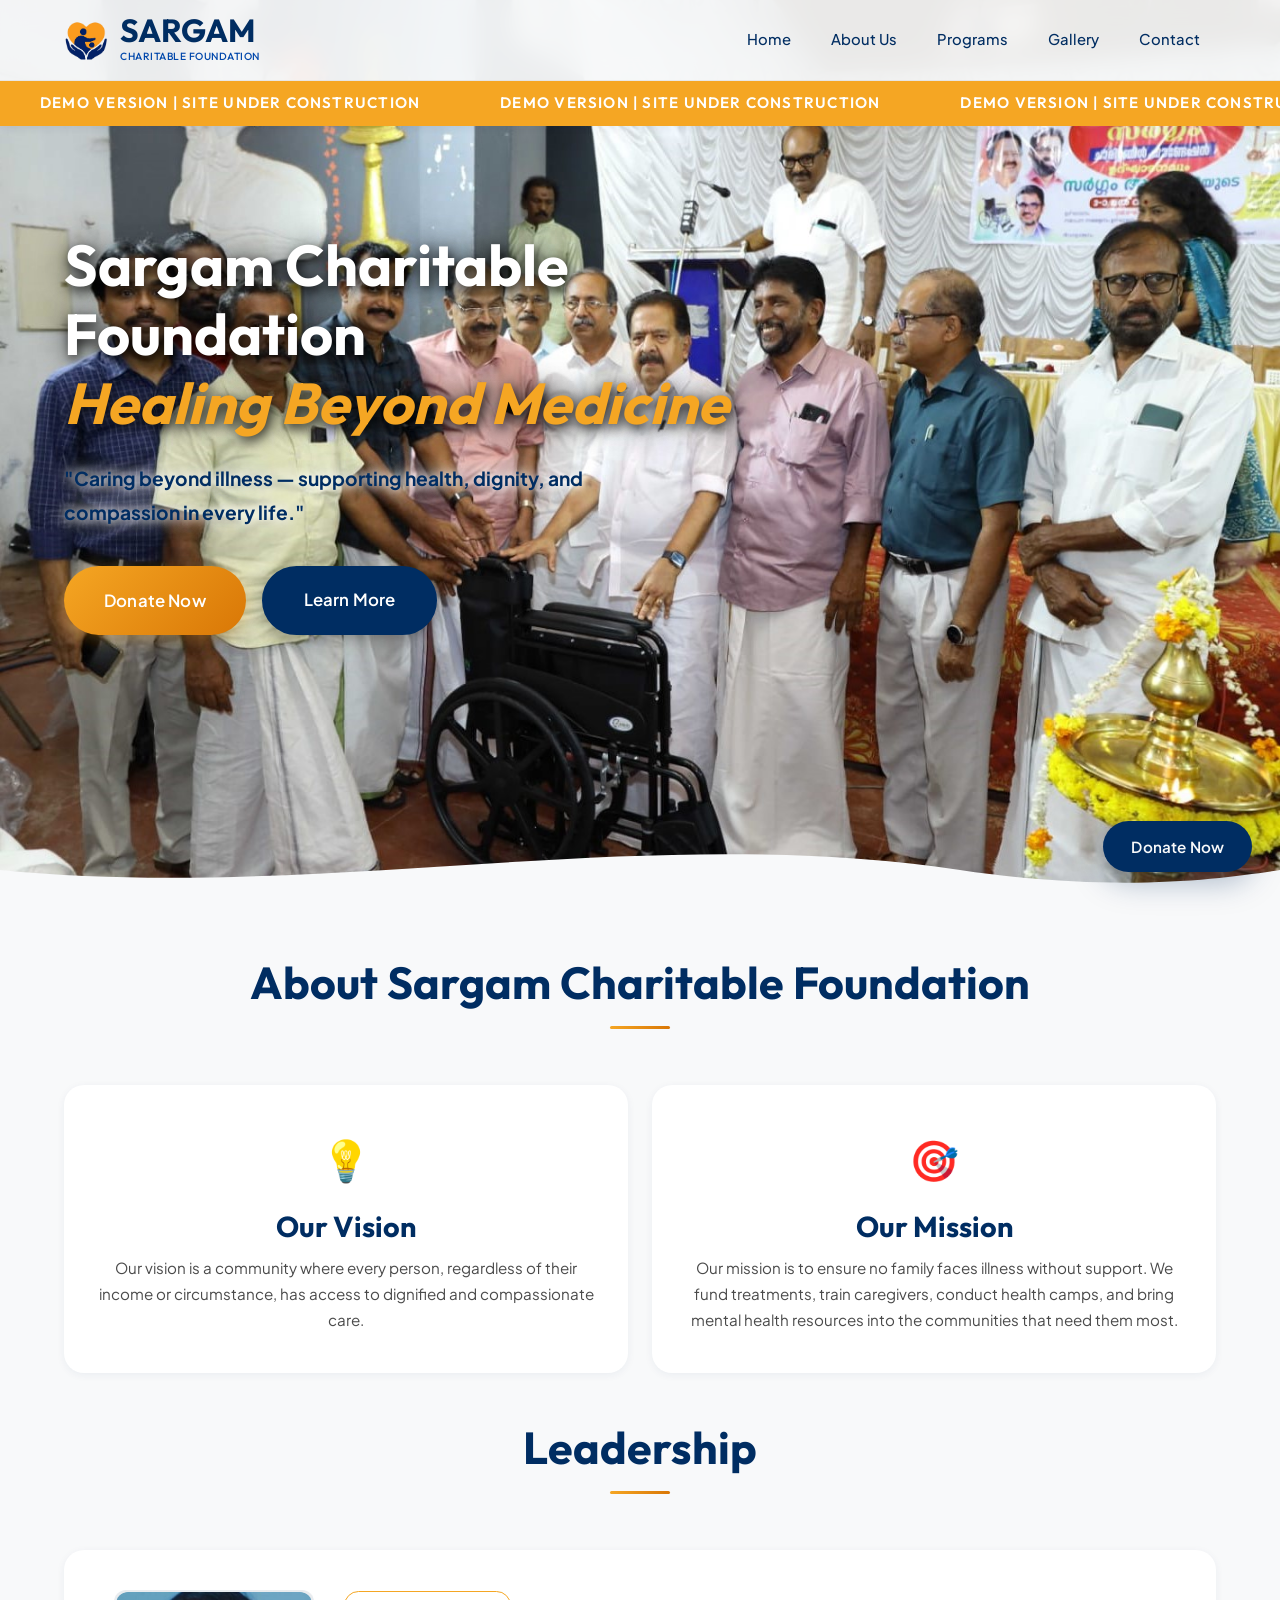
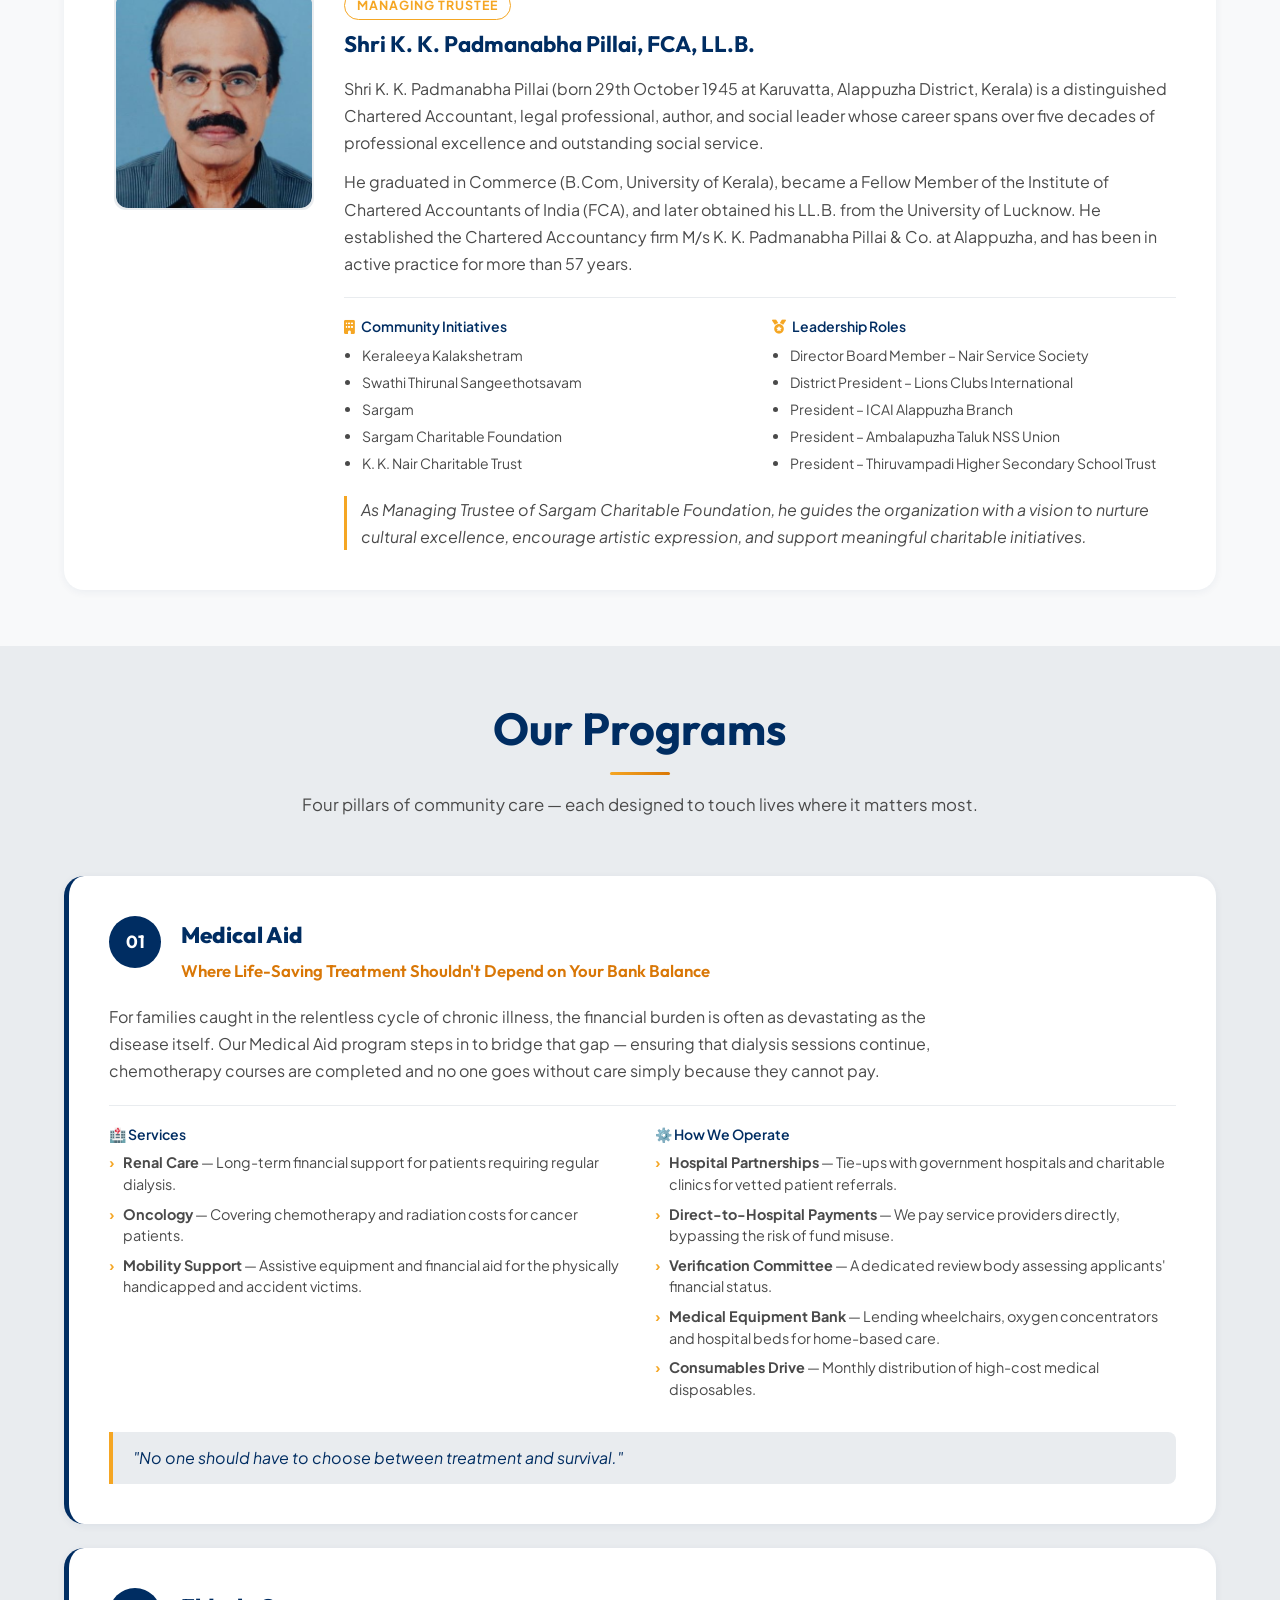
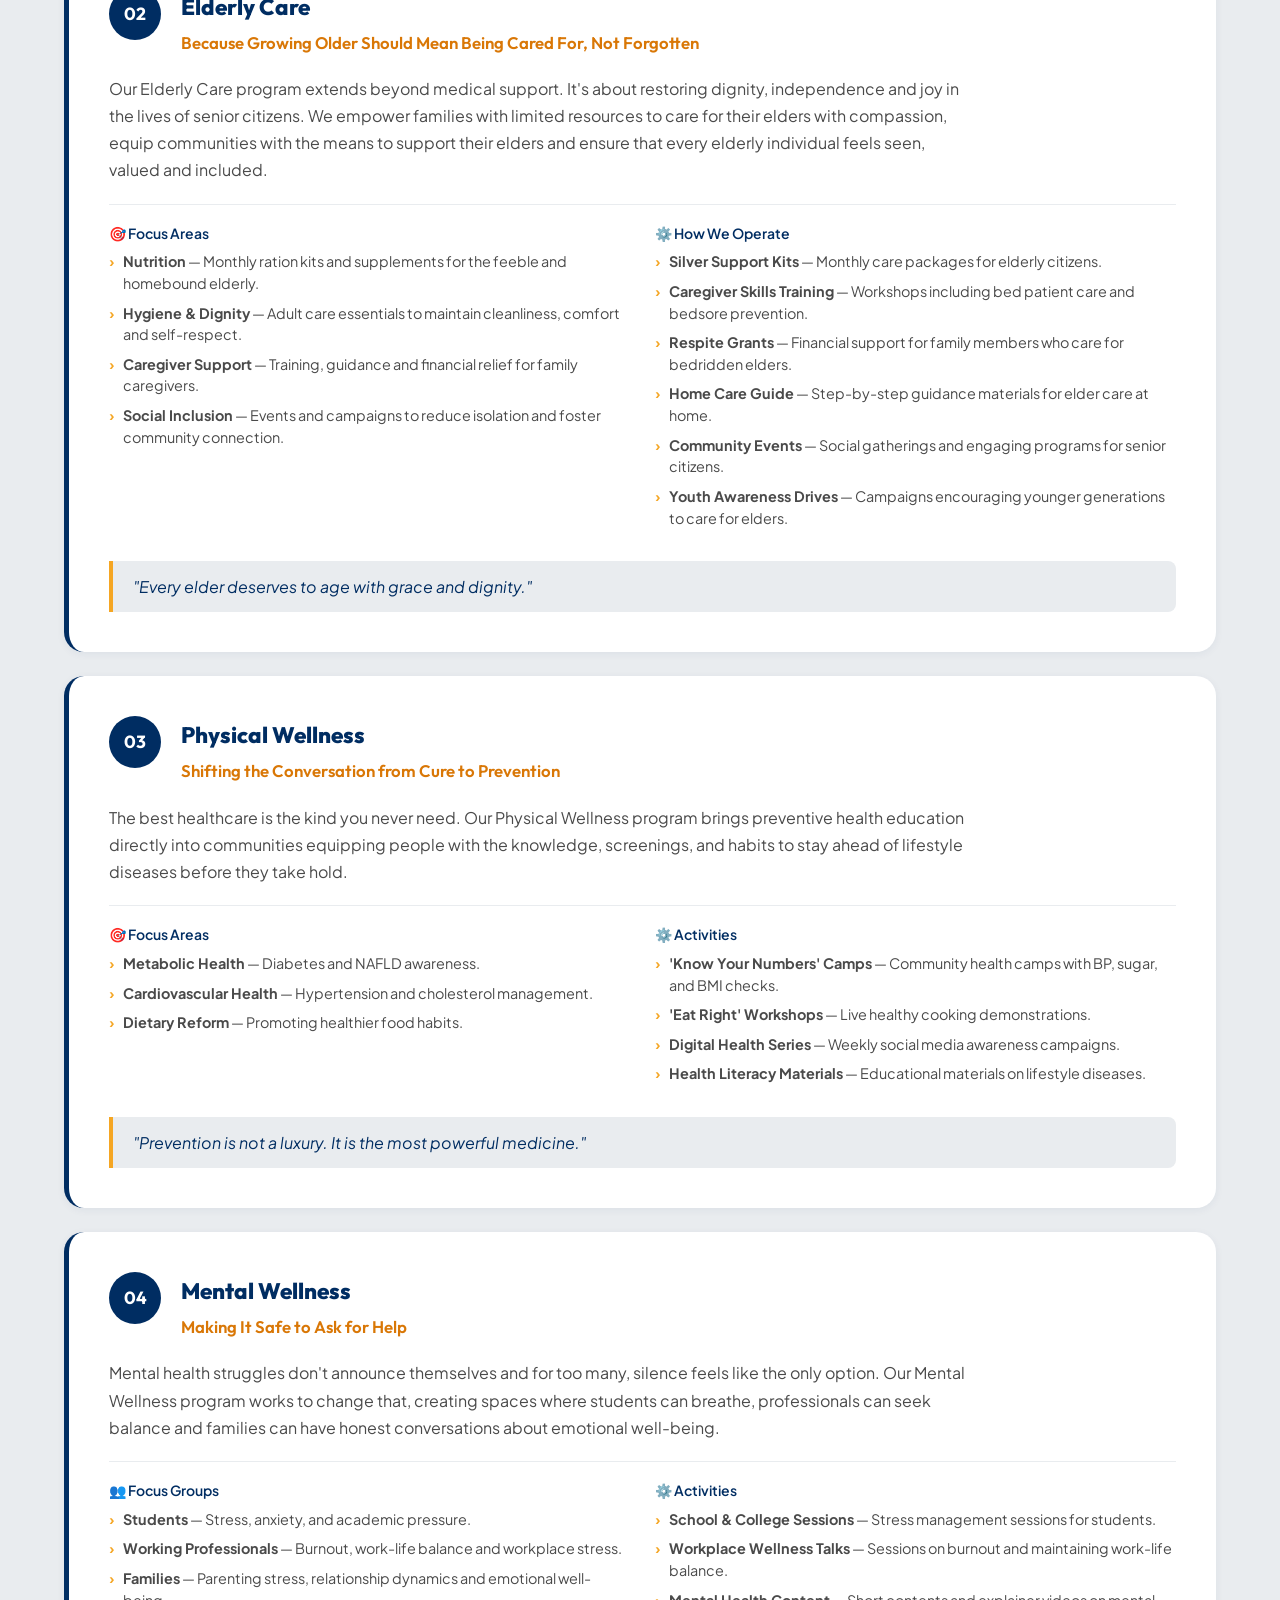
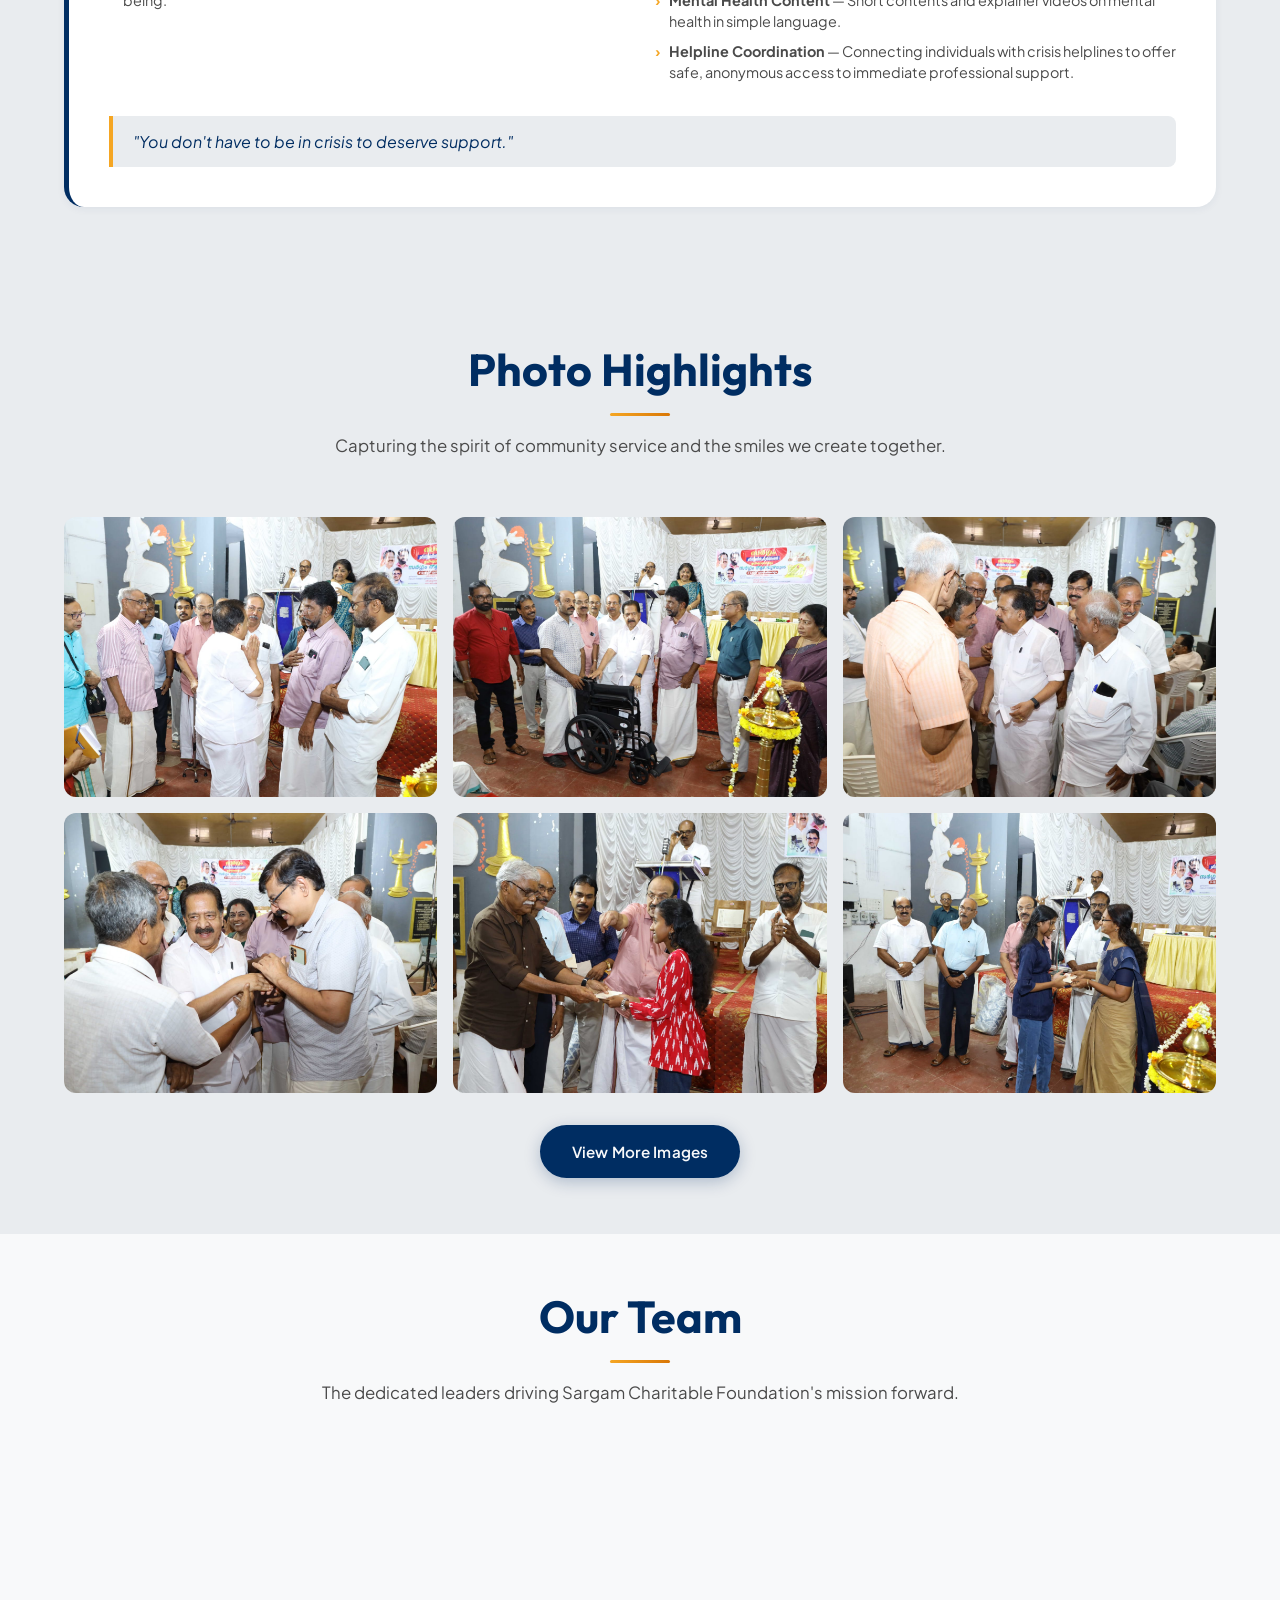
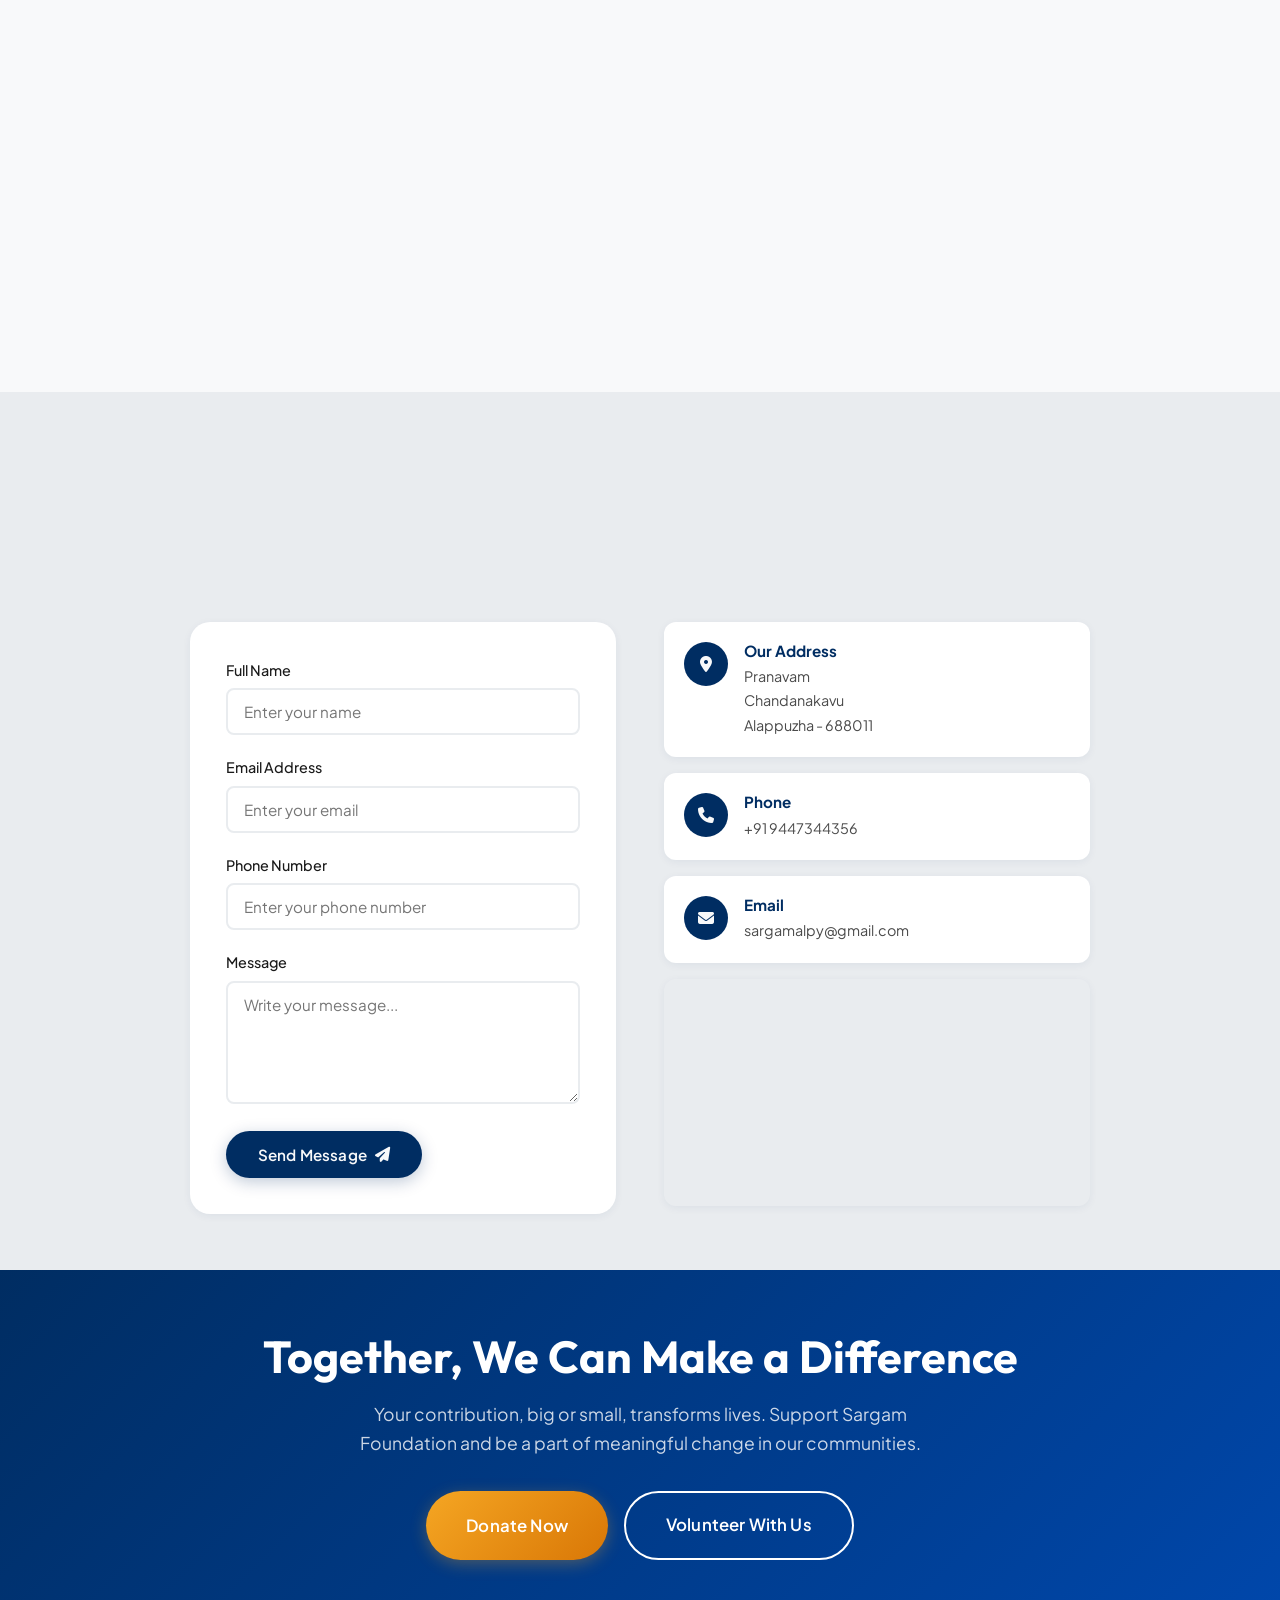
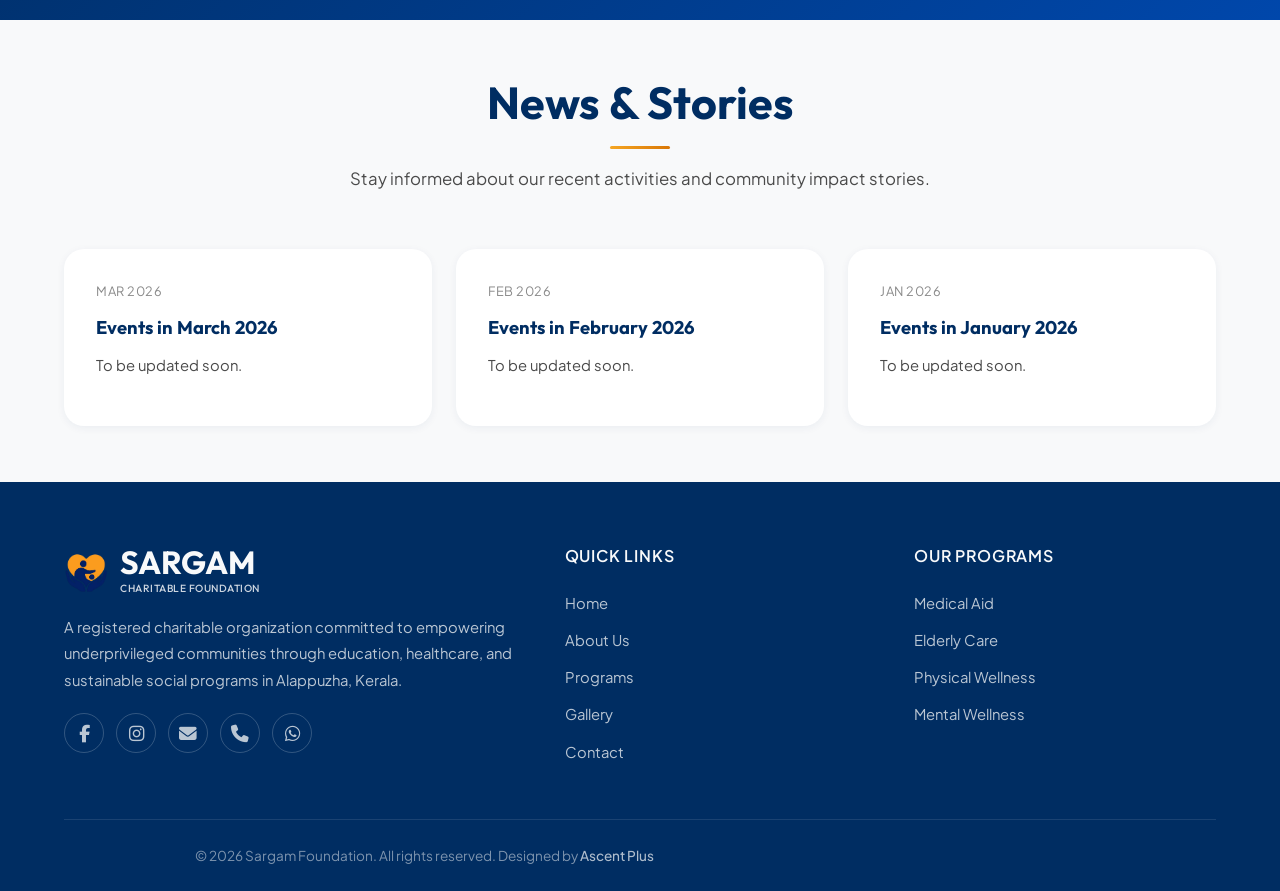
==== commit 2d07ae4b: "Add files via upload" ====
--- a/index.html
+++ b/index.html
@@ -42,7 +42,7 @@
   <script async src="https://www.googletagmanager.com/gtag/js?id=G-7S0TW0N5RV"></script>
   <script>
     window.dataLayer = window.dataLayer || [];
-    function gtag(){dataLayer.push(arguments);}
+    function gtag() { dataLayer.push(arguments); }
     gtag('js', new Date());
 
     gtag('config', 'G-7S0TW0N5RV');
@@ -70,7 +70,7 @@
         <a href="index.html#about">About Us</a>
         <a href="index.html#events">Programs</a>
         <a href="gallery.html">Gallery</a>
-        <a href="index.html#team">Contact</a>
+        <a href="index.html#contact">Contact</a>
       </nav>
 
       <button class="hamburger" id="hamburger" aria-label="Toggle navigation">
@@ -82,22 +82,22 @@
   </header>
   <div class="mobile-overlay" id="mobileOverlay"></div>
 
+  <div class="ticker-wrap">
+    <div class="ticker">
+      <div class="ticker-item">demo version | site under construction</div>
+      <div class="ticker-item">demo version | site under construction</div>
+      <div class="ticker-item">demo version | site under construction</div>
+      <div class="ticker-item">demo version | site under construction</div>
+      <div class="ticker-item">demo version | site under construction</div>
+      <div class="ticker-item">demo version | site under construction</div>
+      <div class="ticker-item">demo version | site under construction</div>
+      <div class="ticker-item">demo version | site under construction</div>
+      <div class="ticker-item">demo version | site under construction</div>
+      <div class="ticker-item">demo version | site under construction</div>
+    </div>
+  </div>
+
   <main>
-    <!-- ========== TICKER ========== -->
-    <div class="ticker-wrap">
-      <div class="ticker">
-        <div class="ticker-item">demo version | site under construction</div>
-        <div class="ticker-item">demo version | site under construction</div>
-        <div class="ticker-item">demo version | site under construction</div>
-        <div class="ticker-item">demo version | site under construction</div>
-        <div class="ticker-item">demo version | site under construction</div>
-        <div class="ticker-item">demo version | site under construction</div>
-        <div class="ticker-item">demo version | site under construction</div>
-        <div class="ticker-item">demo version | site under construction</div>
-        <div class="ticker-item">demo version | site under construction</div>
-        <div class="ticker-item">demo version | site under construction</div>
-      </div>
-    </div>
 
     <!-- ========== HERO ========== -->
     <section class="hero" id="home">
@@ -138,16 +138,14 @@
           <div class="about-card reveal">
             <div class="about-icon">💡</div>
             <h3>Our Vision</h3>
-            <p>To evolve a holistic support system that goes beyond treating illness — one that actively nurtures
-              physical and mental wellness, upholds the dignity of the elderly, and builds inclusive community care for
-              every person who is ailing, vulnerable, or simply in need of a hand.</p>
+            <p>Our vision is a community where every person, regardless of their income or circumstance, has access to
+              dignified and compassionate care.</p>
           </div>
           <div class="about-card reveal">
             <div class="about-icon">🎯</div>
             <h3>Our Mission</h3>
-            <p>We bridge the gap between need and help by funding critical treatments, supporting family caregivers,
-              running preventive health programs, and making mental health conversations normal. Our work is grounded in
-              communities, guided by compassion, and measured by real lives changed.</p>
+            <p>Our mission is to ensure no family faces illness without support. We fund treatments, train caregivers,
+              conduct health camps, and bring mental health resources into the communities that need them most.</p>
           </div>
         </div>
 
@@ -209,269 +207,269 @@
         </div>
       </div>
     </section>
-    
-        <!-- ========== PROGRAMS ========== -->
-        <section class="activities bg-milk-dark" id="events">
-          <div class="container">
-            <div class="section-header reveal">
-              <h2>Our Programs</h2>
-              <p>Four pillars of community care — each designed to touch lives where it matters most.</p>
-            </div>
-
-            <!-- Program 01: Medical Aid -->
-            <div class="program-card reveal" id="program-medical">
-              <div class="program-header">
-                <div class="program-num">01</div>
-                <div>
-                  <span class="program-label">Medical Aid</span>
-                  <h3>Where Life-Saving Treatment Shouldn't Depend on Your Bank Balance</h3>
-                </div>
-              </div>
-              <p>For families caught in the relentless cycle of chronic illness, the financial burden is often as
-                devastating as the disease itself. Our Medical Aid program steps in to bridge that gap — ensuring that
-                dialysis sessions continue, chemotherapy courses are completed and no one goes without care simply
-                because they cannot pay.</p>
-              <div class="program-grid">
-                <div class="program-col">
-                  <h5>🏥 Services</h5>
-                  <ul>
-                    <li><strong>Renal Care</strong> — Long-term financial support for patients requiring regular
-                      dialysis.</li>
-                    <li><strong>Oncology</strong> — Covering chemotherapy and radiation costs for cancer patients.</li>
-                    <li><strong>Mobility Support</strong> — Assistive equipment and financial aid for the physically
-                      handicapped and accident victims.</li>
-                  </ul>
-                </div>
-                <div class="program-col">
-                  <h5>⚙️ How We Operate</h5>
-                  <ul>
-                    <li><strong>Hospital Partnerships</strong> — Tie-ups with government hospitals and charitable
-                      clinics for vetted patient referrals.</li>
-                    <li><strong>Direct-to-Hospital Payments</strong> — We pay service providers directly, bypassing the
-                      risk of fund misuse.</li>
-                    <li><strong>Verification Committee</strong> — A dedicated review body assessing applicants'
-                      financial status.</li>
-                    <li><strong>Medical Equipment Bank</strong> — Lending wheelchairs, oxygen concentrators and hospital
-                      beds for home-based care.</li>
-                    <li><strong>Consumables Drive</strong> — Monthly distribution of high-cost medical disposables.</li>
-                  </ul>
-                </div>
-              </div>
-              <blockquote class="program-quote">"No one should have to choose between treatment and survival."
-              </blockquote>
-            </div>
-
-            <!-- Program 02: Elderly Care -->
-            <div class="program-card reveal" id="program-elderly">
-              <div class="program-header">
-                <div class="program-num">02</div>
-                <div>
-                  <span class="program-label">Elderly Care</span>
-                  <h3>Because Growing Older Should Mean Being Cared For, Not Forgotten</h3>
-                </div>
-              </div>
-              <p>Our Elderly Care program extends beyond medical support. It's about restoring dignity, independence and
-                joy in the lives of senior citizens. We empower families with limited resources to care for their elders
-                with compassion, equip communities with the means to support their elders and ensure that every elderly
-                individual feels seen, valued and included.</p>
-              <div class="program-grid">
-                <div class="program-col">
-                  <h5>🎯 Focus Areas</h5>
-                  <ul>
-                    <li><strong>Nutrition</strong> — Monthly ration kits and supplements for the feeble and homebound
-                      elderly.</li>
-                    <li><strong>Hygiene &amp; Dignity</strong> — Adult care essentials to maintain cleanliness,
-                      comfort and self-respect.</li>
-                    <li><strong>Caregiver Support</strong> — Training, guidance and financial relief for family
-                      caregivers.</li>
-                    <li><strong>Social Inclusion</strong> — Events and campaigns to reduce isolation and foster
-                      community connection.</li>
-                  </ul>
-                </div>
-                <div class="program-col">
-                  <h5>⚙️ How We Operate</h5>
-                  <ul>
-                    <li><strong>Silver Support Kits</strong> — Monthly care packages for elderly citizens.</li>
-                    <li><strong>Caregiver Skills Training</strong> — Workshops including bed patient care and bedsore
-                      prevention.</li>
-                    <li><strong>Respite Grants</strong> — Financial support for family members who care for bedridden
-                      elders.</li>
-                    <li><strong>Home Care Guide</strong> — Step-by-step guidance materials for elder care at home.</li>
-                    <li><strong>Community Events</strong> — Social gatherings and engaging programs for senior
-                      citizens.</li>
-                    <li><strong>Youth Awareness Drives</strong> — Campaigns encouraging younger generations to care for
-                      elders.</li>
-                  </ul>
-                </div>
-              </div>
-              <blockquote class="program-quote">"Every elder deserves to age with grace and dignity."</blockquote>
-            </div>
-
-            <!-- Program 03: Physical Wellness -->
-            <div class="program-card reveal" id="program-physical">
-              <div class="program-header">
-                <div class="program-num">03</div>
-                <div>
-                  <span class="program-label">Physical Wellness</span>
-                  <h3>Shifting the Conversation from Cure to Prevention</h3>
-                </div>
-              </div>
-              <p>The best healthcare is the kind you never need. Our Physical Wellness program brings preventive health
-                education directly into communities equipping people with the knowledge, screenings, and habits to stay
-                ahead of lifestyle diseases before they take hold.</p>
-              <div class="program-grid">
-                <div class="program-col">
-                  <h5>🎯 Focus Areas</h5>
-                  <ul>
-                    <li><strong>Metabolic Health</strong> — Diabetes and NAFLD awareness.</li>
-                    <li><strong>Cardiovascular Health</strong> — Hypertension and cholesterol management.</li>
-                    <li><strong>Dietary Reform</strong> — Promoting healthier food habits.</li>
-                  </ul>
-                </div>
-                <div class="program-col">
-                  <h5>⚙️ Activities</h5>
-                  <ul>
-                    <li><strong>'Know Your Numbers' Camps</strong> — Community health camps with BP, sugar, and BMI
-                      checks.</li>
-                    <li><strong>'Eat Right' Workshops</strong> — Live healthy cooking demonstrations.</li>
-                    <li><strong>Digital Health Series</strong> — Weekly social media awareness campaigns.</li>
-                    <li><strong>Health Literacy Materials</strong> — Educational materials on lifestyle diseases.</li>
-                  </ul>
-                </div>
-              </div>
-              <blockquote class="program-quote">"Prevention is not a luxury. It is the most powerful medicine."
-              </blockquote>
-            </div>
-
-            <!-- Program 04: Mental Wellness -->
-            <div class="program-card reveal" id="program-mental">
-              <div class="program-header">
-                <div class="program-num">04</div>
-                <div>
-                  <span class="program-label">Mental Wellness</span>
-                  <h3>Making It Safe to Ask for Help</h3>
-                </div>
-              </div>
-              <p>Mental health struggles don't announce themselves and for too many, silence feels like the only option.
-                Our Mental Wellness program works to change that, creating spaces where students can breathe,
-                professionals can seek balance and families can have honest conversations about emotional well-being.
-              </p>
-              <div class="program-grid">
-                <div class="program-col">
-                  <h5>👥 Focus Groups</h5>
-                  <ul>
-                    <li><strong>Students</strong> — Stress, anxiety, and academic pressure.</li>
-                    <li><strong>Working Professionals</strong> — Burnout, work-life balance and workplace stress.</li>
-                    <li><strong>Families</strong> — Parenting stress, relationship dynamics and emotional well-being.
-                    </li>
-                  </ul>
-                </div>
-                <div class="program-col">
-                  <h5>⚙️ Activities</h5>
-                  <ul>
-                    <li><strong>School &amp; College Sessions</strong> — Stress management sessions for students.</li>
-                    <li><strong>Workplace Wellness Talks</strong> — Sessions on burnout and maintaining work-life
-                      balance.</li>
-                    <li><strong>Mental Health Content</strong> — Short contents and explainer videos on mental health in
-                      simple language.</li>
-                    <li><strong>Helpline Coordination</strong> — Connecting individuals with crisis helplines to offer
-                      safe, anonymous access to immediate professional support.
-                    </li>
-                  </ul>
-                </div>
-              </div>
-              <blockquote class="program-quote">"You don't have to be in crisis to deserve support."</blockquote>
-            </div>
-          </div>
-        </section>
-
-
-        <!-- ========== GALLERY PREVIEW ========== -->
-        <section class="gallery-preview bg-milk-dark" id="gallery">
-          <div class="container">
-            <div class="section-header reveal">
-              <h2>Photo Highlights</h2>
-              <p>Capturing the spirit of community service and the smiles we create together.</p>
-            </div>
-
-            <div class="gallery-grid" id="galleryPreviewGrid">
-              <!-- Populated by JS: 6 photos -->
-            </div>
-
-            <div class="text-center mt-4 reveal">
-              <a href="gallery.html" class="btn btn-primary">View More Images</a>
-            </div>
-          </div>
-        </section>
-
-        <!-- ========== OUR TEAM ========== -->
-        <section class="testimonials" id="team">
-          <div class="container">
-            <div class="section-header reveal">
-              <h2>Our Team</h2>
-              <p>The dedicated leaders driving Sargam Charitable Foundation's mission forward.</p>
-            </div>
-            <div class="team-grid">
-              <!-- Managing Trustee -->
-              <div class="team-card team-card--featured reveal">
-                <div class="team-avatar">
-                   <img src="assets/images/managing-trustee.jpg" alt="K.K. Padmanabha Pillai">
-                </div>
-                <span class="team-role">Managing Trustee</span>
-                <h4>K.K. Padmanabha Pillai</h4>
-                <a href="tel:+919447344356" class="team-phone"><i class="fas fa-phone-alt"></i> <span>9447344356</span></a>
-              </div>
-
-              <!-- President -->
-              <div class="team-card reveal">
-                <div class="team-avatar">
-                  <img src="assets/images/president.jpeg" alt="Anilkumar P">
-                </div>
-                <span class="team-role">President</span>
-                <h4>Anilkumar P</h4>
-                <a href="tel:+919446088188" class="team-phone"><i class="fas fa-phone-alt"></i> <span>9446088188</span></a>
-              </div>
-
-              <!-- Secretary -->
-              <div class="team-card reveal">
-                <div class="team-avatar">
-                  <img src="assets/images/secretary.jpeg" alt="Anil Kumar P">
-                </div>
-                <span class="team-role">Secretary</span>
-                <h4>Anil Kumar P</h4>
-                <a href="tel:+919447596946" class="team-phone"><i class="fas fa-phone-alt"></i> <span>9447596946</span></a>
-              </div>
-
-              <!-- Vice Presidents -->
-              <div class="team-card reveal">
-                <div class="team-avatar">
-                  <img src="assets/images/vice_president_1.jpeg" alt="Rajesh Pillai">
-                </div>
-                <span class="team-role">Vice President</span>
-                <h4>Rajesh Pillai</h4>
-                <a href="tel:+919447596837" class="team-phone"><i class="fas fa-phone-alt"></i> <span>9447596837</span></a>
-              </div>
-              <div class="team-card reveal">
-                <div class="team-avatar">
-                  <img src="assets/images/vice_president_2.jpeg" alt="Vishnu Venugopal">
-                </div>
-                <span class="team-role">Vice President</span>
-                <h4>Vishnu Venugopal</h4>
-                <a href="tel:+919496331090" class="team-phone"><i class="fas fa-phone-alt"></i> <span>9496331090</span></a>
-              </div>    
-              
-              <!-- Treasurer -->
-              <div class="team-card reveal">
-                <div class="team-avatar">
-                  <img src="assets/images/treasurer.jpeg" alt="Madhusoodanan Pillai">
-                </div>
-                <span class="team-role">Treasurer</span>
-                <h4>Madhusoodanan Pillai K</h4>
-                <a href="tel:+919400051609" class="team-phone"><i class="fas fa-phone-alt"></i> <span>9400051609</span></a>
-              </div>
-
-              <!-- Joint Secretaries -->
-              <!-- <div class="team-card reveal">
+
+    <!-- ========== PROGRAMS ========== -->
+    <section class="activities bg-milk-dark" id="events">
+      <div class="container">
+        <div class="section-header reveal">
+          <h2>Our Programs</h2>
+          <p>Four pillars of community care — each designed to touch lives where it matters most.</p>
+        </div>
+
+        <!-- Program 01: Medical Aid -->
+        <div class="program-card reveal" id="program-medical">
+          <div class="program-header">
+            <div class="program-num">01</div>
+            <div>
+              <span class="program-label">Medical Aid</span>
+              <h3>Where Life-Saving Treatment Shouldn't Depend on Your Bank Balance</h3>
+            </div>
+          </div>
+          <p>For families caught in the relentless cycle of chronic illness, the financial burden is often as
+            devastating as the disease itself. Our Medical Aid program steps in to bridge that gap — ensuring that
+            dialysis sessions continue, chemotherapy courses are completed and no one goes without care simply
+            because they cannot pay.</p>
+          <div class="program-grid">
+            <div class="program-col">
+              <h5>🏥 Services</h5>
+              <ul>
+                <li><strong>Renal Care</strong> — Long-term financial support for patients requiring regular
+                  dialysis.</li>
+                <li><strong>Oncology</strong> — Covering chemotherapy and radiation costs for cancer patients.</li>
+                <li><strong>Mobility Support</strong> — Assistive equipment and financial aid for the physically
+                  handicapped and accident victims.</li>
+              </ul>
+            </div>
+            <div class="program-col">
+              <h5>⚙️ How We Operate</h5>
+              <ul>
+                <li><strong>Hospital Partnerships</strong> — Tie-ups with government hospitals and charitable
+                  clinics for vetted patient referrals.</li>
+                <li><strong>Direct-to-Hospital Payments</strong> — We pay service providers directly, bypassing the
+                  risk of fund misuse.</li>
+                <li><strong>Verification Committee</strong> — A dedicated review body assessing applicants'
+                  financial status.</li>
+                <li><strong>Medical Equipment Bank</strong> — Lending wheelchairs, oxygen concentrators and hospital
+                  beds for home-based care.</li>
+                <li><strong>Consumables Drive</strong> — Monthly distribution of high-cost medical disposables.</li>
+              </ul>
+            </div>
+          </div>
+          <blockquote class="program-quote">"No one should have to choose between treatment and survival."
+          </blockquote>
+        </div>
+
+        <!-- Program 02: Elderly Care -->
+        <div class="program-card reveal" id="program-elderly">
+          <div class="program-header">
+            <div class="program-num">02</div>
+            <div>
+              <span class="program-label">Elderly Care</span>
+              <h3>Because Growing Older Should Mean Being Cared For, Not Forgotten</h3>
+            </div>
+          </div>
+          <p>Our Elderly Care program extends beyond medical support. It's about restoring dignity, independence and
+            joy in the lives of senior citizens. We empower families with limited resources to care for their elders
+            with compassion, equip communities with the means to support their elders and ensure that every elderly
+            individual feels seen, valued and included.</p>
+          <div class="program-grid">
+            <div class="program-col">
+              <h5>🎯 Focus Areas</h5>
+              <ul>
+                <li><strong>Nutrition</strong> — Monthly ration kits and supplements for the feeble and homebound
+                  elderly.</li>
+                <li><strong>Hygiene &amp; Dignity</strong> — Adult care essentials to maintain cleanliness,
+                  comfort and self-respect.</li>
+                <li><strong>Caregiver Support</strong> — Training, guidance and financial relief for family
+                  caregivers.</li>
+                <li><strong>Social Inclusion</strong> — Events and campaigns to reduce isolation and foster
+                  community connection.</li>
+              </ul>
+            </div>
+            <div class="program-col">
+              <h5>⚙️ How We Operate</h5>
+              <ul>
+                <li><strong>Silver Support Kits</strong> — Monthly care packages for elderly citizens.</li>
+                <li><strong>Caregiver Skills Training</strong> — Workshops including bed patient care and bedsore
+                  prevention.</li>
+                <li><strong>Respite Grants</strong> — Financial support for family members who care for bedridden
+                  elders.</li>
+                <li><strong>Home Care Guide</strong> — Step-by-step guidance materials for elder care at home.</li>
+                <li><strong>Community Events</strong> — Social gatherings and engaging programs for senior
+                  citizens.</li>
+                <li><strong>Youth Awareness Drives</strong> — Campaigns encouraging younger generations to care for
+                  elders.</li>
+              </ul>
+            </div>
+          </div>
+          <blockquote class="program-quote">"Every elder deserves to age with grace and dignity."</blockquote>
+        </div>
+
+        <!-- Program 03: Physical Wellness -->
+        <div class="program-card reveal" id="program-physical">
+          <div class="program-header">
+            <div class="program-num">03</div>
+            <div>
+              <span class="program-label">Physical Wellness</span>
+              <h3>Shifting the Conversation from Cure to Prevention</h3>
+            </div>
+          </div>
+          <p>The best healthcare is the kind you never need. Our Physical Wellness program brings preventive health
+            education directly into communities equipping people with the knowledge, screenings, and habits to stay
+            ahead of lifestyle diseases before they take hold.</p>
+          <div class="program-grid">
+            <div class="program-col">
+              <h5>🎯 Focus Areas</h5>
+              <ul>
+                <li><strong>Metabolic Health</strong> — Diabetes and NAFLD awareness.</li>
+                <li><strong>Cardiovascular Health</strong> — Hypertension and cholesterol management.</li>
+                <li><strong>Dietary Reform</strong> — Promoting healthier food habits.</li>
+              </ul>
+            </div>
+            <div class="program-col">
+              <h5>⚙️ Activities</h5>
+              <ul>
+                <li><strong>'Know Your Numbers' Camps</strong> — Community health camps with BP, sugar, and BMI
+                  checks.</li>
+                <li><strong>'Eat Right' Workshops</strong> — Live healthy cooking demonstrations.</li>
+                <li><strong>Digital Health Series</strong> — Weekly social media awareness campaigns.</li>
+                <li><strong>Health Literacy Materials</strong> — Educational materials on lifestyle diseases.</li>
+              </ul>
+            </div>
+          </div>
+          <blockquote class="program-quote">"Prevention is not a luxury. It is the most powerful medicine."
+          </blockquote>
+        </div>
+
+        <!-- Program 04: Mental Wellness -->
+        <div class="program-card reveal" id="program-mental">
+          <div class="program-header">
+            <div class="program-num">04</div>
+            <div>
+              <span class="program-label">Mental Wellness</span>
+              <h3>Making It Safe to Ask for Help</h3>
+            </div>
+          </div>
+          <p>Mental health struggles don't announce themselves and for too many, silence feels like the only option.
+            Our Mental Wellness program works to change that, creating spaces where students can breathe,
+            professionals can seek balance and families can have honest conversations about emotional well-being.
+          </p>
+          <div class="program-grid">
+            <div class="program-col">
+              <h5>👥 Focus Groups</h5>
+              <ul>
+                <li><strong>Students</strong> — Stress, anxiety, and academic pressure.</li>
+                <li><strong>Working Professionals</strong> — Burnout, work-life balance and workplace stress.</li>
+                <li><strong>Families</strong> — Parenting stress, relationship dynamics and emotional well-being.
+                </li>
+              </ul>
+            </div>
+            <div class="program-col">
+              <h5>⚙️ Activities</h5>
+              <ul>
+                <li><strong>School &amp; College Sessions</strong> — Stress management sessions for students.</li>
+                <li><strong>Workplace Wellness Talks</strong> — Sessions on burnout and maintaining work-life
+                  balance.</li>
+                <li><strong>Mental Health Content</strong> — Short contents and explainer videos on mental health in
+                  simple language.</li>
+                <li><strong>Helpline Coordination</strong> — Connecting individuals with crisis helplines to offer
+                  safe, anonymous access to immediate professional support.
+                </li>
+              </ul>
+            </div>
+          </div>
+          <blockquote class="program-quote">"You don't have to be in crisis to deserve support."</blockquote>
+        </div>
+      </div>
+    </section>
+
+
+    <!-- ========== GALLERY PREVIEW ========== -->
+    <section class="gallery-preview bg-milk-dark" id="gallery">
+      <div class="container">
+        <div class="section-header reveal">
+          <h2>Photo Highlights</h2>
+          <p>Capturing the spirit of community service and the smiles we create together.</p>
+        </div>
+
+        <div class="gallery-grid" id="galleryPreviewGrid">
+          <!-- Populated by JS: 6 photos -->
+        </div>
+
+        <div class="text-center mt-4 reveal">
+          <a href="gallery.html" class="btn btn-primary">View More Images</a>
+        </div>
+      </div>
+    </section>
+
+    <!-- ========== OUR TEAM ========== -->
+    <section class="testimonials" id="team">
+      <div class="container">
+        <div class="section-header reveal">
+          <h2>Our Team</h2>
+          <p>The dedicated leaders driving Sargam Charitable Foundation's mission forward.</p>
+        </div>
+        <div class="team-grid">
+          <!-- Managing Trustee -->
+          <div class="team-card team-card--featured reveal">
+            <div class="team-avatar">
+              <img src="assets/images/managing-trustee.jpg" alt="K.K. Padmanabha Pillai">
+            </div>
+            <span class="team-role">Managing Trustee</span>
+            <h4>K.K. Padmanabha Pillai</h4>
+            <a href="tel:+919447344356" class="team-phone"><i class="fas fa-phone-alt"></i> <span>9447344356</span></a>
+          </div>
+
+          <!-- President -->
+          <div class="team-card reveal">
+            <div class="team-avatar">
+              <img src="assets/images/president.jpeg" alt="Anilkumar P">
+            </div>
+            <span class="team-role">President</span>
+            <h4>Anilkumar P</h4>
+            <a href="tel:+919446088188" class="team-phone"><i class="fas fa-phone-alt"></i> <span>9446088188</span></a>
+          </div>
+
+          <!-- Secretary -->
+          <div class="team-card reveal">
+            <div class="team-avatar">
+              <img src="assets/images/secretary.jpeg" alt="Anil Kumar P">
+            </div>
+            <span class="team-role">Secretary</span>
+            <h4>Anil Kumar P</h4>
+            <a href="tel:+919447596946" class="team-phone"><i class="fas fa-phone-alt"></i> <span>9447596946</span></a>
+          </div>
+
+          <!-- Vice Presidents -->
+          <div class="team-card reveal">
+            <div class="team-avatar">
+              <img src="assets/images/vice_president_1.jpeg" alt="Rajesh Pillai">
+            </div>
+            <span class="team-role">Vice President</span>
+            <h4>Rajesh Pillai</h4>
+            <a href="tel:+919447596837" class="team-phone"><i class="fas fa-phone-alt"></i> <span>9447596837</span></a>
+          </div>
+          <div class="team-card reveal">
+            <div class="team-avatar">
+              <img src="assets/images/vice_president_2.jpeg" alt="Vishnu Venugopal">
+            </div>
+            <span class="team-role">Vice President</span>
+            <h4>Vishnu Venugopal</h4>
+            <a href="tel:+919496331090" class="team-phone"><i class="fas fa-phone-alt"></i> <span>9496331090</span></a>
+          </div>
+
+          <!-- Treasurer -->
+          <div class="team-card reveal">
+            <div class="team-avatar">
+              <img src="assets/images/treasurer.jpeg" alt="Madhusoodanan Pillai">
+            </div>
+            <span class="team-role">Treasurer</span>
+            <h4>Madhusoodanan Pillai K</h4>
+            <a href="tel:+919400051609" class="team-phone"><i class="fas fa-phone-alt"></i> <span>9400051609</span></a>
+          </div>
+
+          <!-- Joint Secretaries -->
+          <!-- <div class="team-card reveal">
                 <div class="team-avatar">
                   <i class="fas fa-user"></i>
                 </div>
@@ -486,10 +484,10 @@
                 <span class="team-role">Joint Secretary</span>
                 <h4>K Omanakuttan</h4>
                 <a href="tel:+919037774197" class="team-phone"><i class="fas fa-phone-alt"></i> <span>9037774197</span></a>
-              </div> -->              
-
-              <!-- Joint Treasurer -->
-              <!-- <div class="team-card reveal">
+              </div> -->
+
+          <!-- Joint Treasurer -->
+          <!-- <div class="team-card reveal">
                 <div class="team-avatar">
                   <i class="fas fa-user"></i>
                 </div>
@@ -498,8 +496,8 @@
                 <a href="tel:+919446569170" class="team-phone"><i class="fas fa-phone-alt"></i> <span>9446569170</span></a>
               </div> -->
 
-              <!-- Committee Members -->
-              <!-- <div class="team-card reveal">
+          <!-- Committee Members -->
+          <!-- <div class="team-card reveal">
                 <div class="team-avatar">
                   <i class="fas fa-user"></i>
                 </div>
@@ -523,124 +521,124 @@
                 <h4>P.K. Harikumar</h4>
                 <a href="tel:+919846252227" class="team-phone"><i class="fas fa-phone-alt"></i> <span>9846252227</span></a>
               </div> -->
-            </div>
-          </div>
-        </section>
-
-
-        <!-- ========== CONTACT ========== -->
-        <section class="contact bg-milk-dark" id="contact">
-          <div class="container">
-            <div class="section-header reveal">
-              <h2>Contact Us</h2>
-              <p>We'd love to hear from you. Reach out for queries, collaborations, or to volunteer.</p>
-            </div>
-
-            <div class="contact-grid">
-              <form class="contact-form reveal-left" id="contactForm">
-                <input type="hidden" name="access_key" value="04848269-7b27-4807-a6e3-b15fd58caeed"> <!-- Access key from Web3Forms. -->
-                <input type="hidden" name="subject" value="New Form Submission - Sargam Foundation">
-                <input type="hidden" name="from_name" value="Sargam Website">
-                <div class="form-group">
-                  <label for="contactName">Full Name</label>
-                  <input type="text" id="contactName" name="name" placeholder="Enter your name" required>
-                </div>
-                <div class="form-group">
-                  <label for="contactEmail">Email Address</label>
-                  <input type="email" id="contactEmail" name="email" placeholder="Enter your email" required>
-                </div>
-                <div class="form-group">
-                  <label for="contactPhone">Phone Number</label>
-                  <input type="tel" id="contactPhone" name="phone" placeholder="Enter your phone number">
-                </div>
-                <div class="form-group">
-                  <label for="contactMessage">Message</label>
-                  <textarea id="contactMessage" name="message" rows="5" placeholder="Write your message..."
-                    required></textarea>
-                </div>
-                <button type="submit" class="btn btn-primary" id="contactSubmitBtn">Send Message <i
-                    class="fas fa-paper-plane"></i></button>
-              </form>
-
-              <div class="contact-info reveal-right">
-                <div class="contact-info-card">
-                  <div class="contact-icon"><i class="fas fa-map-marker-alt"></i></div>
-                  <div>
-                    <h4>Our Address</h4>
-                    <p>Pranavam<br>Chandanakavu<br>Alappuzha - 688011</p>
-                  </div>
-                </div>
-                <div class="contact-info-card">
-                  <div class="contact-icon"><i class="fas fa-phone"></i></div>
-                  <div>
-                    <h4>Phone</h4>
-                    <p>+91 9447344356</p>
-                  </div>
-                </div>
-                <div class="contact-info-card">
-                  <div class="contact-icon"><i class="fas fa-envelope"></i></div>
-                  <div>
-                    <h4>Email</h4>
-                    <p>sargamalpy@gmail.com</p>
-                  </div>
-                </div>
-
-                <div class="contact-map">
-                  <iframe
-                    src="https://www.google.com/maps/embed?pb=!1m18!1m12!1m3!1d2952.051964529828!2d76.34058372656565!3d9.48609457848675!2m3!1f0!2f0!3f0!3m2!1i1024!2i768!4f13.1!3m3!1m2!1s0x3b088517aa3c1aaf%3A0x53ad811facdfc6a9!2sK%20K%20Padmanabha%20Pillai%20and%20Co!5e1!3m2!1sen!2sin!4v1773489285944!5m2!1sen!2sin"
-                    width="100%" height="220" style="border:0; border-radius: 12px;" allowfullscreen="" loading="lazy"
-                    referrerpolicy="no-referrer-when-downgrade"
-                    title="Sargam Foundation location on Google Maps"></iframe>
-                </div>
+        </div>
+      </div>
+    </section>
+
+
+    <!-- ========== CONTACT ========== -->
+    <section class="contact bg-milk-dark" id="contact">
+      <div class="container">
+        <div class="section-header reveal">
+          <h2>Contact Us</h2>
+          <p>We'd love to hear from you. Reach out for queries, collaborations, or to volunteer.</p>
+        </div>
+
+        <div class="contact-grid">
+          <form class="contact-form reveal-left" id="contactForm">
+            <input type="hidden" name="access_key" value="04848269-7b27-4807-a6e3-b15fd58caeed">
+            <!-- Access key from Web3Forms. -->
+            <input type="hidden" name="subject" value="New Form Submission - Sargam Foundation">
+            <input type="hidden" name="from_name" value="Sargam Website">
+            <div class="form-group">
+              <label for="contactName">Full Name</label>
+              <input type="text" id="contactName" name="name" placeholder="Enter your name" required>
+            </div>
+            <div class="form-group">
+              <label for="contactEmail">Email Address</label>
+              <input type="email" id="contactEmail" name="email" placeholder="Enter your email" required>
+            </div>
+            <div class="form-group">
+              <label for="contactPhone">Phone Number</label>
+              <input type="tel" id="contactPhone" name="phone" placeholder="Enter your phone number">
+            </div>
+            <div class="form-group">
+              <label for="contactMessage">Message</label>
+              <textarea id="contactMessage" name="message" rows="5" placeholder="Write your message..."
+                required></textarea>
+            </div>
+            <button type="submit" class="btn btn-primary" id="contactSubmitBtn">Send Message <i
+                class="fas fa-paper-plane"></i></button>
+          </form>
+
+          <div class="contact-info reveal-right">
+            <div class="contact-info-card">
+              <div class="contact-icon"><i class="fas fa-map-marker-alt"></i></div>
+              <div>
+                <h4>Our Address</h4>
+                <p>Pranavam<br>Chandanakavu<br>Alappuzha - 688011</p>
               </div>
             </div>
-          </div>
-        </section>
-
-        <!-- ========== CALL TO DONATE ========== -->
-        <section class="cta-donate" id="cta-donate">
-          <div class="container">
-            <div class="cta-content reveal">
-              <h2>Together, We Can Make a Difference</h2>
-              <p>Your contribution, big or small, transforms lives. Support Sargam Foundation and be a part of
-                meaningful
-                change in our communities.</p>
-              <div class="cta-actions">
-                <button onclick="openDonateQR()" class="btn btn-accent btn-lg">Donate Now</button>
-                <a href="#contact" class="btn btn-secondary btn-lg" style="border-color: white; color: white;">Volunteer
-                  With Us</a>
+            <div class="contact-info-card">
+              <div class="contact-icon"><i class="fas fa-phone"></i></div>
+              <div>
+                <h4>Phone</h4>
+                <p>+91 9447344356</p>
               </div>
             </div>
-          </div>
-        </section>
-
-        <!-- ========== NEWS ========== -->
-        <section class="blog-preview" id="blog">
-          <div class="container">
-            <div class="section-header reveal">
-              <h2>News & Stories</h2>
-              <p>Stay informed about our recent activities and community impact stories.</p>
-            </div>
-
-            <div class="blog-grid">
-              <article class="blog-card reveal">
-                <div class="blog-date">Mar 2026</div>
-                <h3>Events in March 2026</h3>
-                <p>To be updated soon.</p>
-              </article>
-              <article class="blog-card reveal">
-                <div class="blog-date">Feb 2026</div>
-                <h3>Events in February 2026</h3>
-                <p>To be updated soon.</p>
-              </article>
-              <article class="blog-card reveal">
-                <div class="blog-date">Jan 2026</div>
-                <h3>Events in January 2026</h3>
-                <p>To be updated soon.</p>
-              </article>
-            </div>
-          </div>
-        </section>
+            <div class="contact-info-card">
+              <div class="contact-icon"><i class="fas fa-envelope"></i></div>
+              <div>
+                <h4>Email</h4>
+                <p>sargamalpy@gmail.com</p>
+              </div>
+            </div>
+
+            <div class="contact-map">
+              <iframe
+                src="https://www.google.com/maps/embed?pb=!1m18!1m12!1m3!1d2952.051964529828!2d76.34058372656565!3d9.48609457848675!2m3!1f0!2f0!3f0!3m2!1i1024!2i768!4f13.1!3m3!1m2!1s0x3b088517aa3c1aaf%3A0x53ad811facdfc6a9!2sK%20K%20Padmanabha%20Pillai%20and%20Co!5e1!3m2!1sen!2sin!4v1773489285944!5m2!1sen!2sin"
+                width="100%" height="220" style="border:0; border-radius: 12px;" allowfullscreen="" loading="lazy"
+                referrerpolicy="no-referrer-when-downgrade" title="Sargam Foundation location on Google Maps"></iframe>
+            </div>
+          </div>
+        </div>
+      </div>
+    </section>
+
+    <!-- ========== CALL TO DONATE ========== -->
+    <section class="cta-donate" id="cta-donate">
+      <div class="container">
+        <div class="cta-content reveal">
+          <h2>Together, We Can Make a Difference</h2>
+          <p>Your contribution, big or small, transforms lives. Support Sargam Foundation and be a part of
+            meaningful
+            change in our communities.</p>
+          <div class="cta-actions">
+            <button onclick="openDonateQR()" class="btn btn-accent btn-lg">Donate Now</button>
+            <a href="#contact" class="btn btn-secondary btn-lg" style="border-color: white; color: white;">Volunteer
+              With Us</a>
+          </div>
+        </div>
+      </div>
+    </section>
+
+    <!-- ========== NEWS ========== -->
+    <section class="blog-preview" id="blog">
+      <div class="container">
+        <div class="section-header reveal">
+          <h2>News & Stories</h2>
+          <p>Stay informed about our recent activities and community impact stories.</p>
+        </div>
+
+        <div class="blog-grid">
+          <article class="blog-card reveal">
+            <div class="blog-date">Mar 2026</div>
+            <h3>Events in March 2026</h3>
+            <p>To be updated soon.</p>
+          </article>
+          <article class="blog-card reveal">
+            <div class="blog-date">Feb 2026</div>
+            <h3>Events in February 2026</h3>
+            <p>To be updated soon.</p>
+          </article>
+          <article class="blog-card reveal">
+            <div class="blog-date">Jan 2026</div>
+            <h3>Events in January 2026</h3>
+            <p>To be updated soon.</p>
+          </article>
+        </div>
+      </div>
+    </section>
 
   </main>
 
@@ -666,7 +664,8 @@
             <a href="#" aria-label="Instagram"><i class="fab fa-instagram"></i></a>
             <a href="mailto:sargamalpy@gmail.com" aria-label="Email"><i class="fas fa-envelope"></i></a>
             <a href="tel:+919447344356" aria-label="Phone"><i class="fas fa-phone"></i></a>
-            <a href="https://api.whatsapp.com/send?phone=9447344356&text=Hello,%20I%20want%20to%20know%20more%20about%20Sargam%20Foundation.%20Thanks." aria-label="WhatsApp" target="_blank"><i class="fab fa-whatsapp"></i></a>
+            <a href="https://api.whatsapp.com/send?phone=9447344356&text=Hello,%20I%20want%20to%20know%20more%20about%20Sargam%20Foundation.%20Thanks."
+              aria-label="WhatsApp" target="_blank"><i class="fab fa-whatsapp"></i></a>
           </div>
         </div>
 
@@ -676,7 +675,7 @@
           <a href="index.html#about">About Us</a>
           <a href="index.html#events">Programs</a>
           <a href="gallery.html">Gallery</a>
-          <a href="index.html#team">Contact</a>
+          <a href="index.html#contact">Contact</a>
         </div>
 
         <div class="footer-links">
@@ -844,4 +843,5 @@
     })();
   </script>
 </body>
+
 </html>
--- a/css/style.css
+++ b/css/style.css
@@ -57,7 +57,7 @@
 
 html {
   scroll-behavior: smooth;
-  scroll-padding-top: var(--header-height);
+  scroll-padding-top: calc(var(--header-height) + env(safe-area-inset-top, 0px));
   font-size: 16px;
 }
 
@@ -68,7 +68,7 @@
   line-height: 1.7;
   -webkit-font-smoothing: antialiased;
   -moz-osx-font-smoothing: grayscale;
-  overflow-x: hidden;
+  overflow-x: clip;
 }
 
 img {
@@ -293,17 +293,14 @@
   top: 0;
   left: 0;
   right: 0;
-  height: var(--header-height);
-  padding-top: env(safe-area-inset-top);
+  min-height: var(--header-height);
+  padding-top: env(safe-area-inset-top, 0px);
   background: rgba(248, 249, 250, 0.92);
   backdrop-filter: blur(12px);
   -webkit-backdrop-filter: blur(12px);
   z-index: 1000;
   transition: background var(--transition-base), box-shadow var(--transition-base);
   border-bottom: 1px solid rgba(0, 45, 98, 0.06);
-  /* Prevent jitter on some mobile browsers */
-  backface-visibility: hidden;
-  -webkit-backface-visibility: hidden;
 }
 
 .header.scrolled {
@@ -315,7 +312,7 @@
   display: flex;
   align-items: center;
   justify-content: space-between;
-  height: 100%;
+  height: var(--header-height);
 }
 
 .logo {
@@ -568,7 +565,7 @@
    color: white;
    padding: 10px 0;
    position: fixed;
-   top: var(--header-height);
+   top: calc(var(--header-height) + env(safe-area-inset-top, 0px));
    left: 0;
    z-index: 999;
    box-shadow: var(--shadow-sm);
--- a/css/home.css
+++ b/css/home.css
@@ -5,11 +5,11 @@
     display: flex;
     align-items: center;
     overflow: hidden;
-    padding-top: var(--header-height);
+    padding-top: calc(var(--header-height) + env(safe-area-inset-top, 0px));
 }
 
 .ticker-wrap + .hero {
-    padding-top: calc(var(--header-height) + 40px);
+    padding-top: calc(var(--header-height) + env(safe-area-inset-top, 0px) + 40px);
 }
 
 .hero-bg {
@@ -200,19 +200,6 @@
 
 
 
-/* ---- Contact ---- */
-.contact {
-    margin-left: calc(-50vw + 50%);
-    margin-right: calc(-50vw + 50%);
-    width: 100vw;
-    padding-left: max(16px, calc(50vw - 50% + 16px));
-    padding-right: max(16px, calc(50vw - 50% + 16px));
-}
-
-.contact .container {
-    max-width: 100%;
-    padding: 0;
-}
 
 .contact-grid {
     display: grid;
@@ -311,9 +298,6 @@
     background: linear-gradient(135deg, var(--plum), var(--plum-light));
     padding: 60px 0;
     text-align: center;
-    margin-left: calc(-50vw + 50%);
-    margin-right: calc(-50vw + 50%);
-    width: 100vw;
 }
 
 .cta-content h2 {
@@ -571,23 +555,20 @@
 }
 
 .program-label {
-    display: inline-block;
-    font-size: 0.75rem;
-    font-weight: bold;
-    text-transform: uppercase;
-    letter-spacing: 0.08em;
-    color: var(--accent-warm);
-    border: 1.5px solid var(--accent-warm);
-    border-radius: var(--radius-full);
-    padding: 2px 10px;
-    margin-bottom: 6px;
+    display: block;
+    font-size: 1.4rem;
+    font-weight: 800;
+    color: var(--plum);
+    margin-bottom: 4px;
+    font-family: var(--font-heading);
 }
 
 .program-header h3 {
-    font-size: 1.2rem;
-    color: var(--plum);
+    font-size: 1.05rem;
+    color: var(--accent-rose);
     margin: 0;
-    line-height: 1.35;
+    line-height: 1.5;
+    font-weight: 600;
 }
 
 .program-grid {
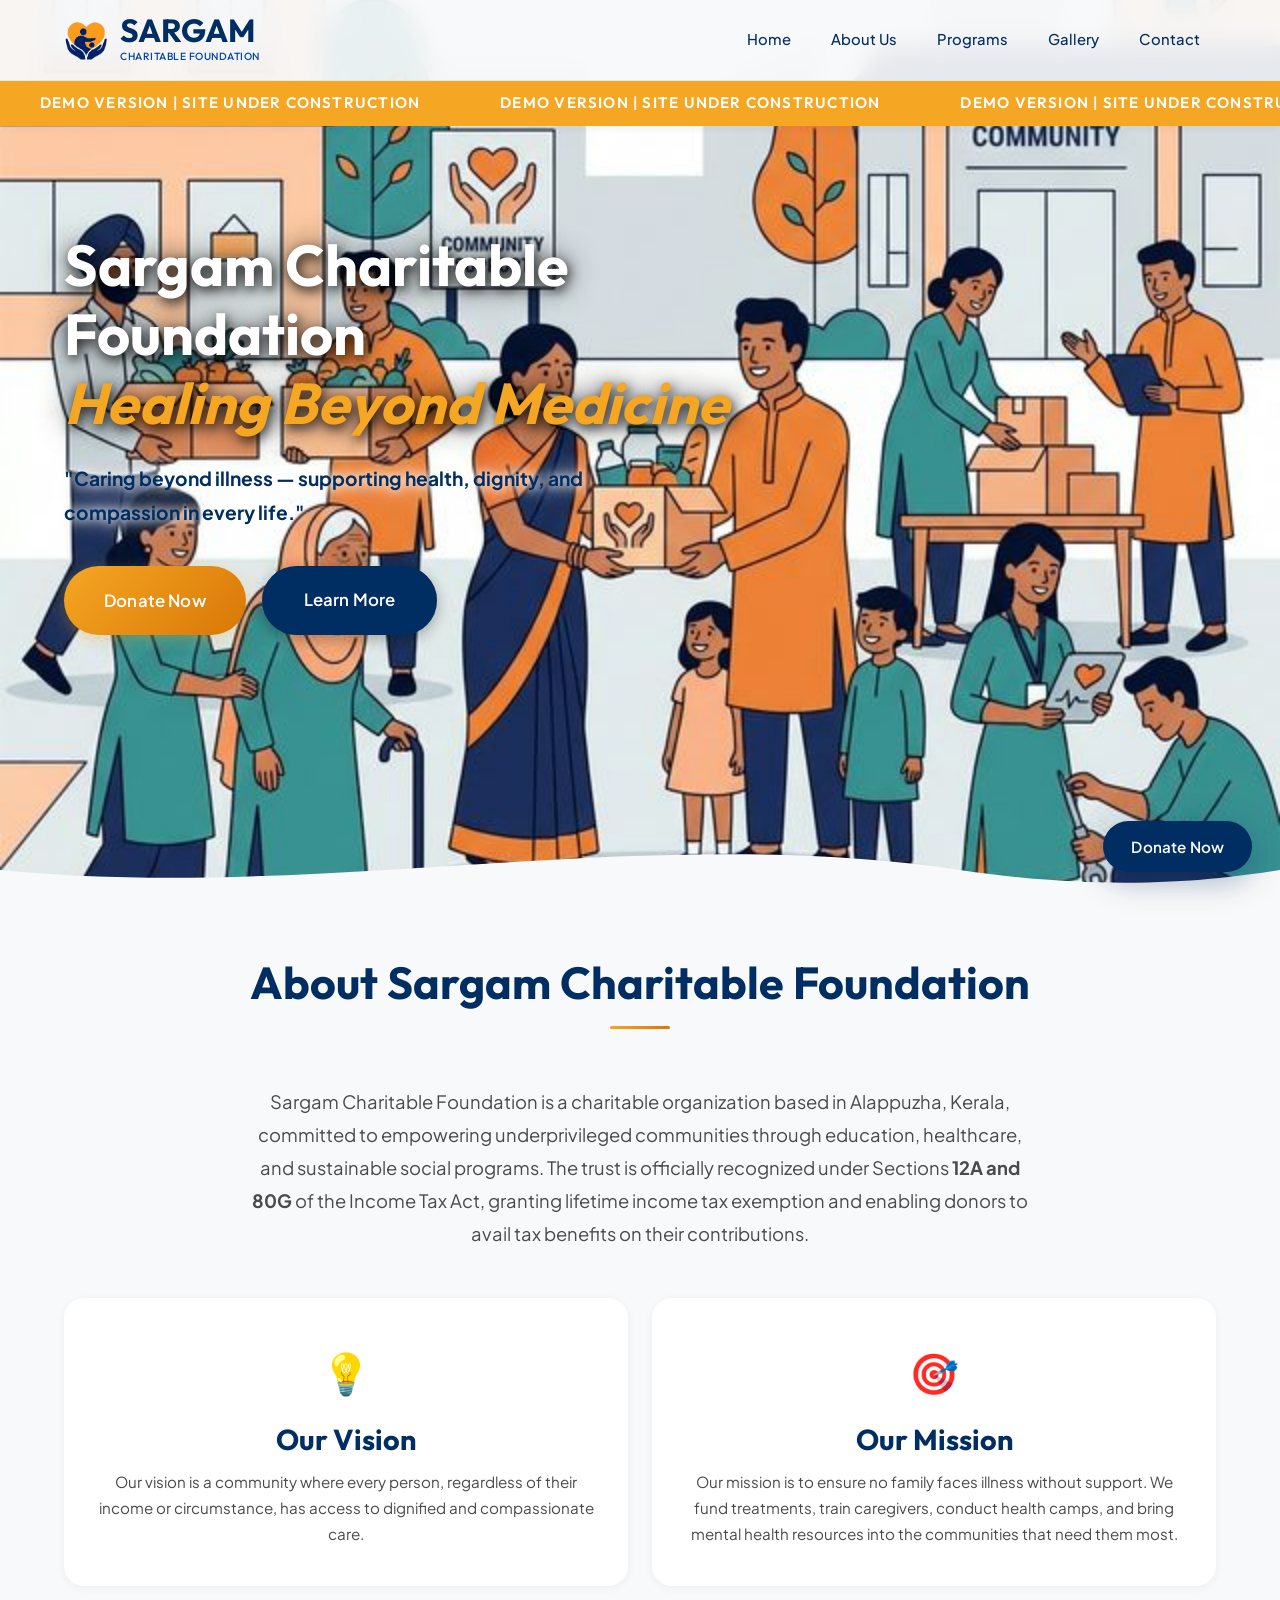
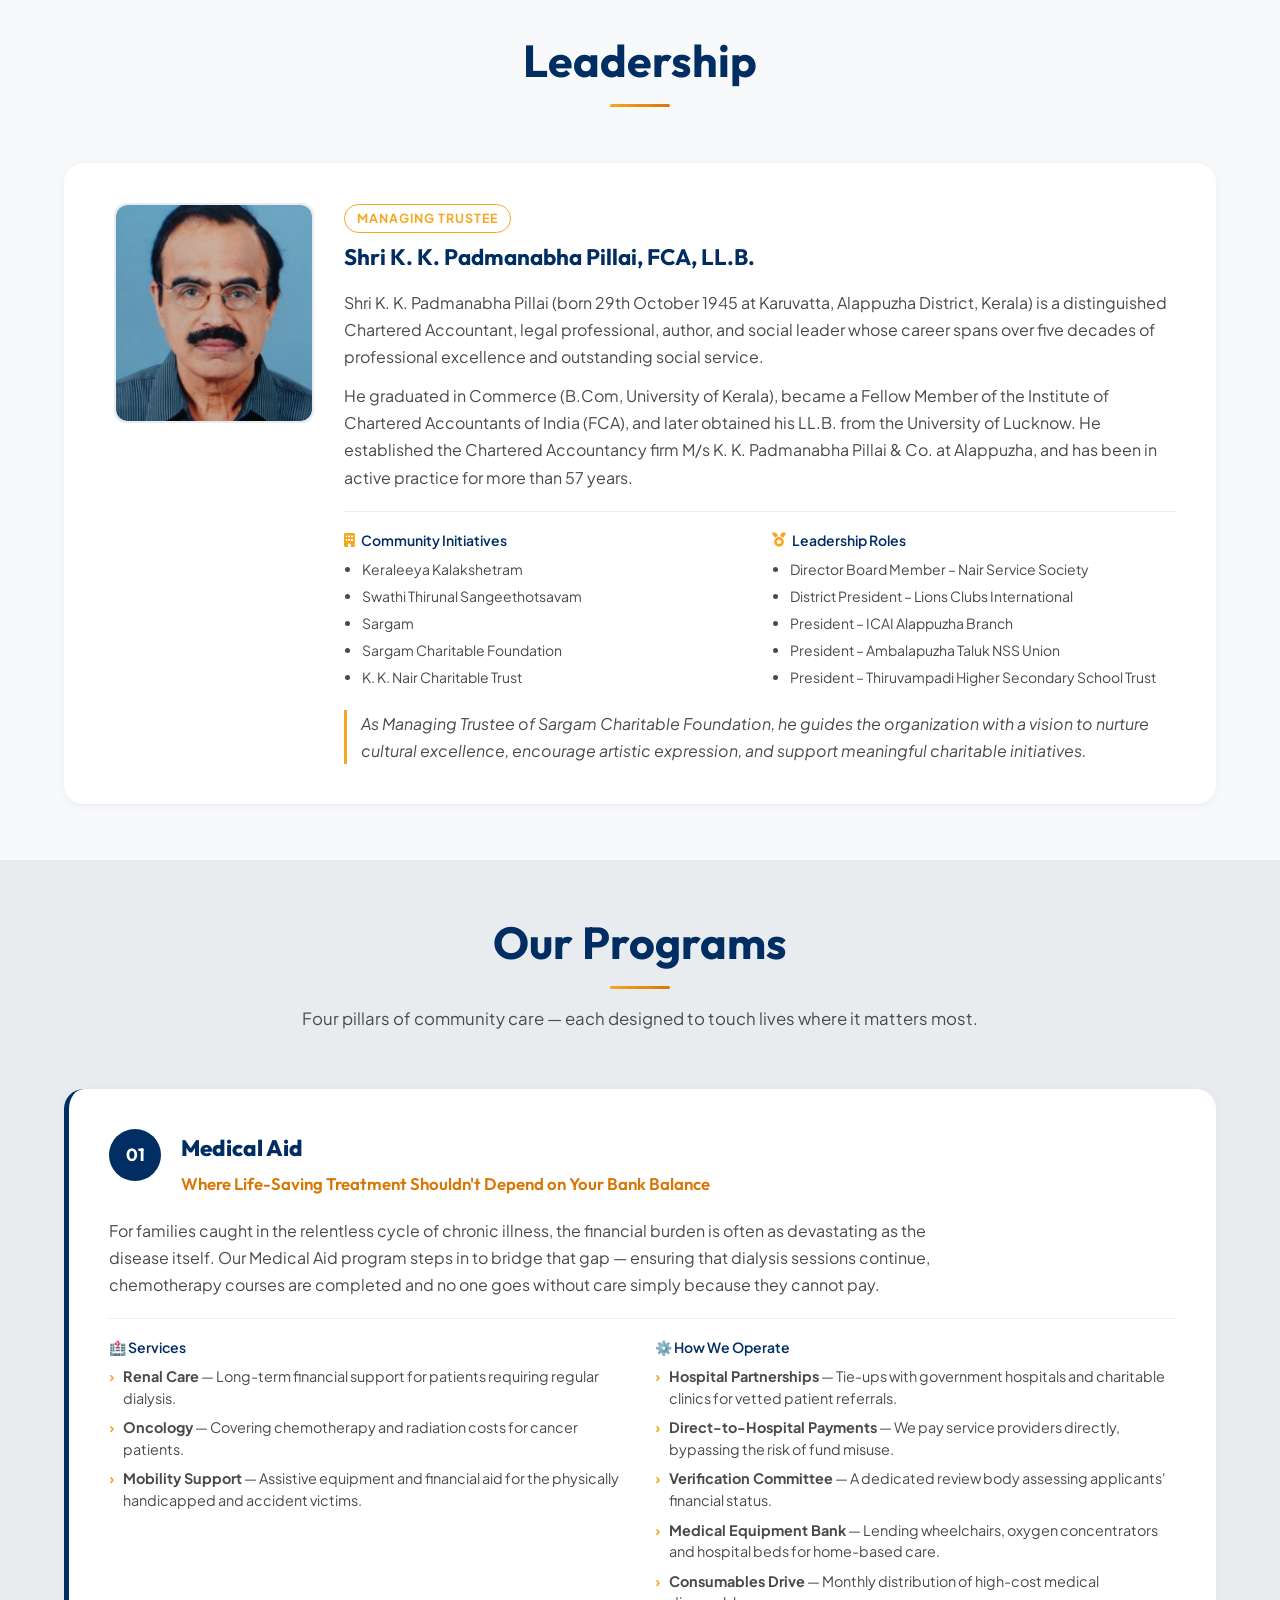
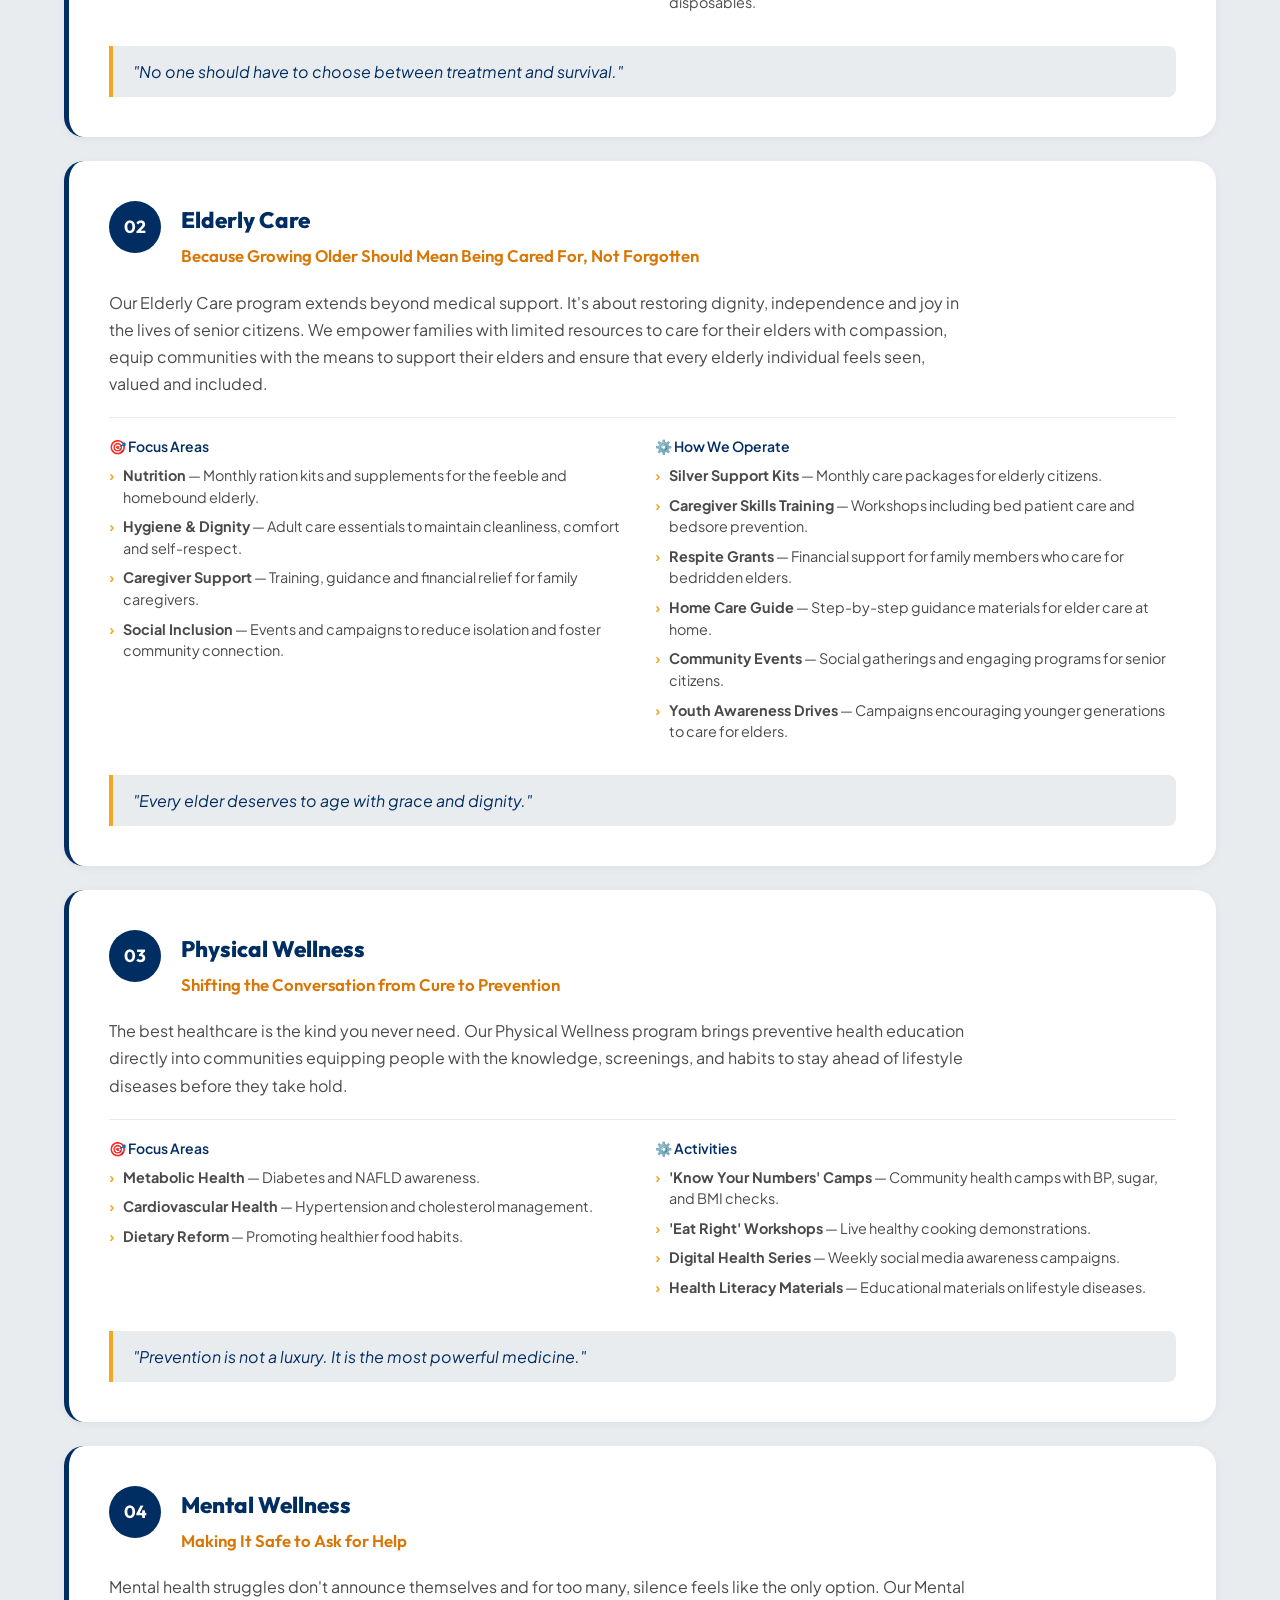
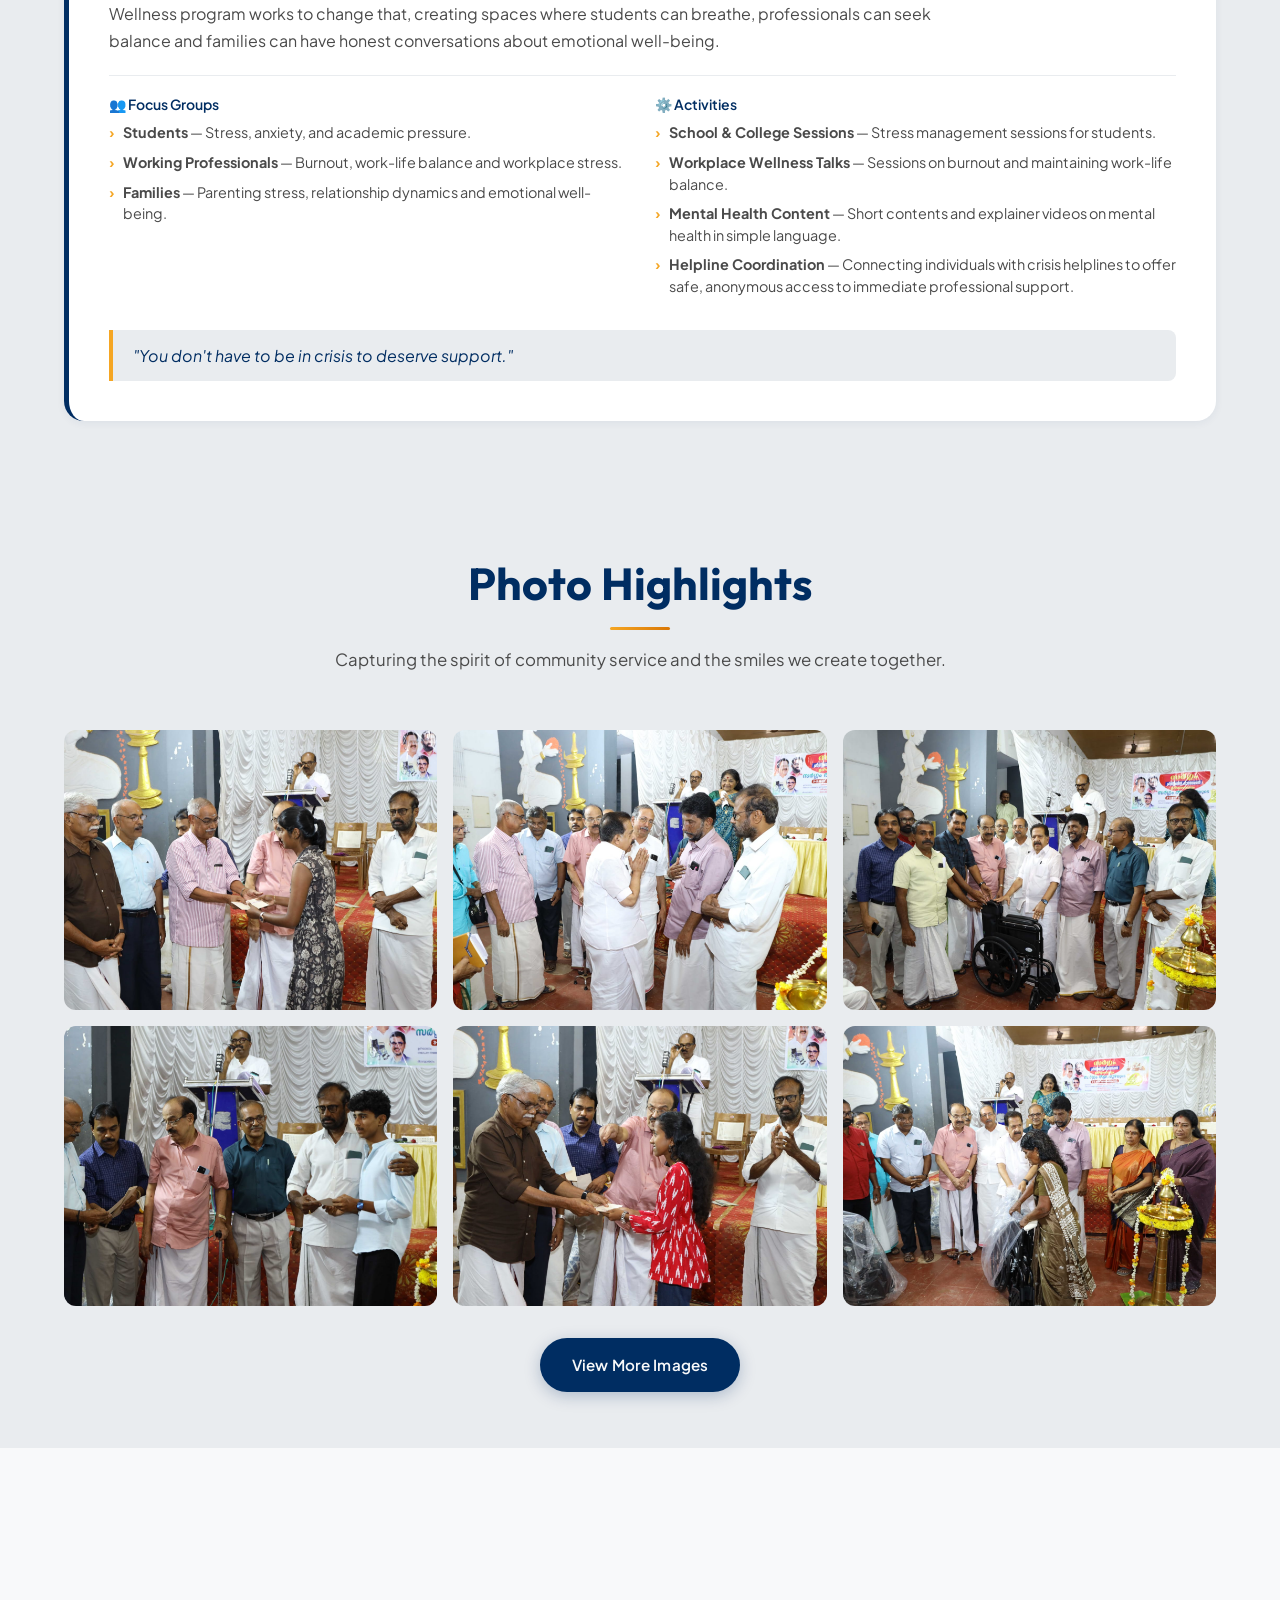
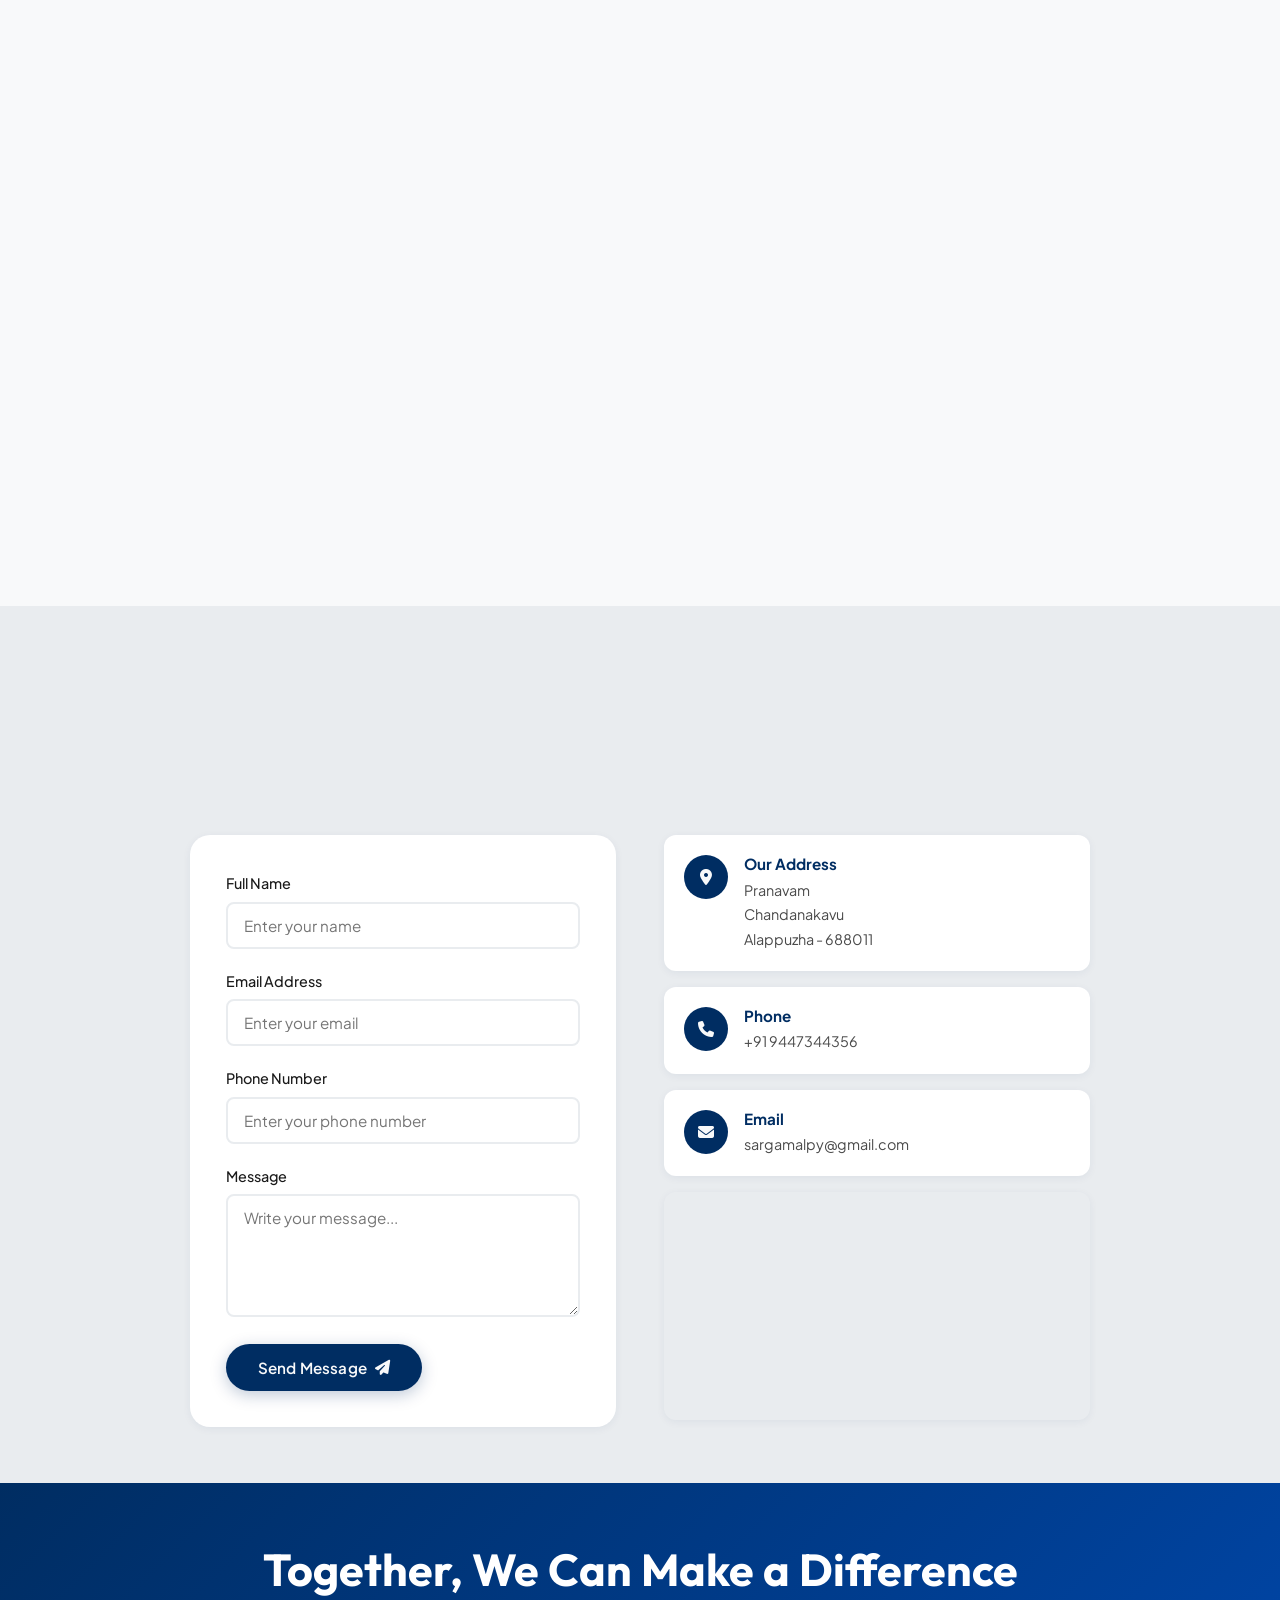
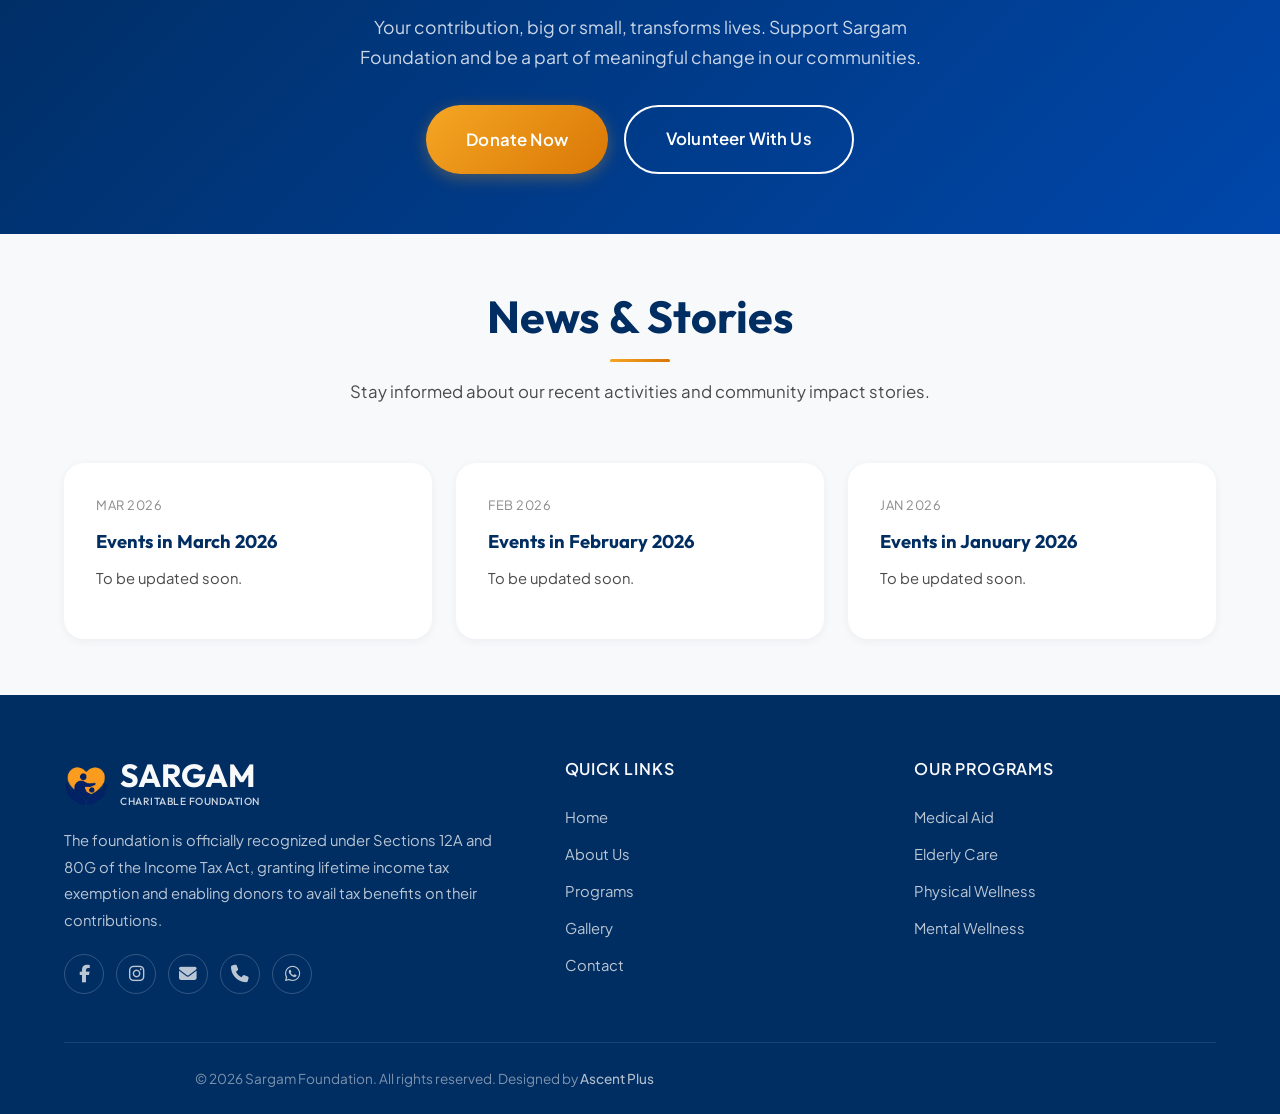
==== commit da6b7872: "Add files via upload" ====
--- a/index.html
+++ b/index.html
@@ -16,7 +16,7 @@
   <meta property="og:description"
     content="Empowering communities through education, healthcare, and social support in Alappuzha, Kerala.">
   <meta property="og:type" content="website">
-  <meta property="og:image" content="https://sargamfoundation.org.in/assets/images/hero-banner.jpeg">
+  <meta property="og:image" content="https://sargamfoundation.org.in/assets/images/hero_community_1774541360581.png">
   <meta property="og:url" content="https://sargamfoundation.org.in/index.html">
 
   <!-- Twitter Card -->
@@ -24,7 +24,7 @@
   <meta name="twitter:title" content="Sargam Charitable Foundation — Empowering Lives in Alappuzha">
   <meta name="twitter:description"
     content="Empowering communities through education, healthcare, and social support in Alappuzha, Kerala.">
-  <meta name="twitter:image" content="https://sargamfoundation.org.in/assets/images/hero-banner.jpeg">
+  <meta name="twitter:image" content="https://sargamfoundation.org.in/assets/images/hero_community_1774541360581.png">
 
   <!-- Canonical Tag -->
   <link rel="canonical" href="https://sargamfoundation.org.in/index.html">
@@ -103,11 +103,11 @@
     <section class="hero" id="home">
       <div class="hero-bg">
         <div class="hero-slideshow">
-          <img src="assets/images/hero-banner.jpeg" alt="Community support" class="hero-slide active" loading="eager">
-          <img src="assets/images/hero-slide-1.jpeg" alt="Food distribution" class="hero-slide" loading="lazy">
-          <img src="assets/images/hero-slide-2.jpeg" alt="Medical camp" class="hero-slide" loading="lazy">
-          <img src="assets/images/hero-slide-3.jpeg" alt="Elderly care" class="hero-slide" loading="lazy">
-          <img src="assets/images/hero-slide-4.jpeg" alt="Mental wellness" class="hero-slide" loading="lazy">
+          <img src="assets/images/hero_community_1774541360581.png" alt="Community support" class="hero-slide active" loading="eager">
+          <img src="assets/images/hero_food_1774541390156.png" alt="Food distribution" class="hero-slide" loading="lazy">
+          <img src="assets/images/hero_medical_1774541461004.png" alt="Medical camp" class="hero-slide" loading="lazy">
+          <img src="assets/images/hero_elderly_1774541481157.png" alt="Elderly care" class="hero-slide" loading="lazy">
+          <!-- <img src="assets/images/hero_mental_1774541529768.png" alt="Mental wellness" class="hero-slide" loading="lazy"> -->
         </div>
         <div class="hero-overlay"></div>
       </div>
@@ -132,6 +132,10 @@
       <div class="container">
         <div class="section-header reveal">
           <h2>About Sargam Charitable Foundation</h2>
+        </div>
+
+        <div class="about-intro reveal">
+          <p>Sargam Charitable Foundation is a charitable organization based in Alappuzha, Kerala, committed to empowering underprivileged communities through education, healthcare, and sustainable social programs. The trust is officially recognized under Sections <b>12A and 80G</b> of the Income Tax Act, granting lifetime income tax exemption and enabling donors to avail tax benefits on their contributions.</p>
         </div>
 
         <div class="about-grid">
@@ -657,8 +661,8 @@
                 FOUNDATION</span>
             </div>
           </div>
-          <p>A registered charitable organization committed to empowering underprivileged communities through education,
-            healthcare, and sustainable social programs in Alappuzha, Kerala.</p>
+          <p>The foundation is officially recognized under Sections 12A and 80G of the Income Tax Act, granting lifetime income
+            tax exemption and enabling donors to avail tax benefits on their contributions.</p>
           <div class="footer-social">
             <a href="#" aria-label="Facebook"><i class="fab fa-facebook-f"></i></a>
             <a href="#" aria-label="Instagram"><i class="fab fa-instagram"></i></a>
--- a/css/home.css
+++ b/css/home.css
@@ -121,6 +121,19 @@
 
 
 /* ---- About ---- */
+.about-intro {
+    text-align: center;
+    max-width: 800px;
+    margin: 0 auto 48px;
+    color: var(--text-secondary);
+}
+
+.about-intro p {
+    font-size: clamp(1rem, 2.5vw, 1.15rem);
+    line-height: 1.8;
+    margin: 0;
+}
+
 .about-grid {
     display: grid;
     grid-template-columns: repeat(2, 1fr);
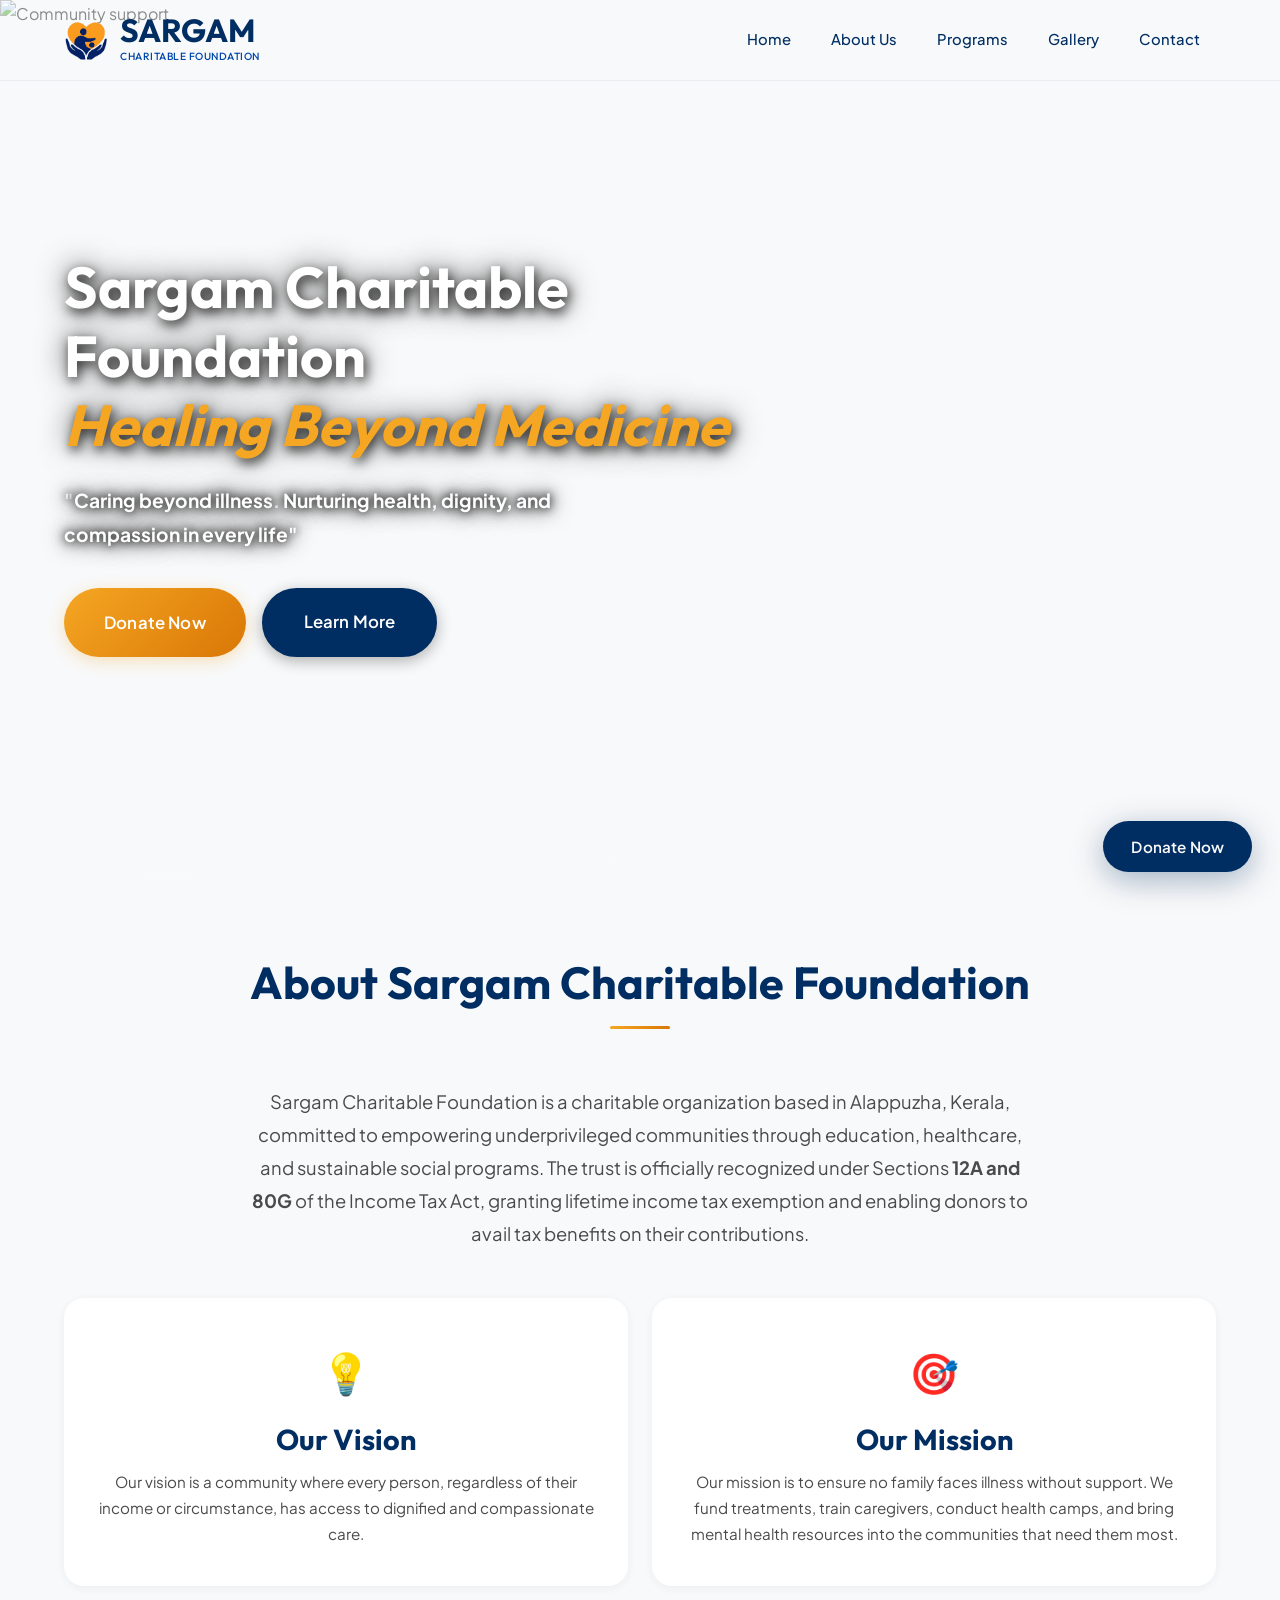
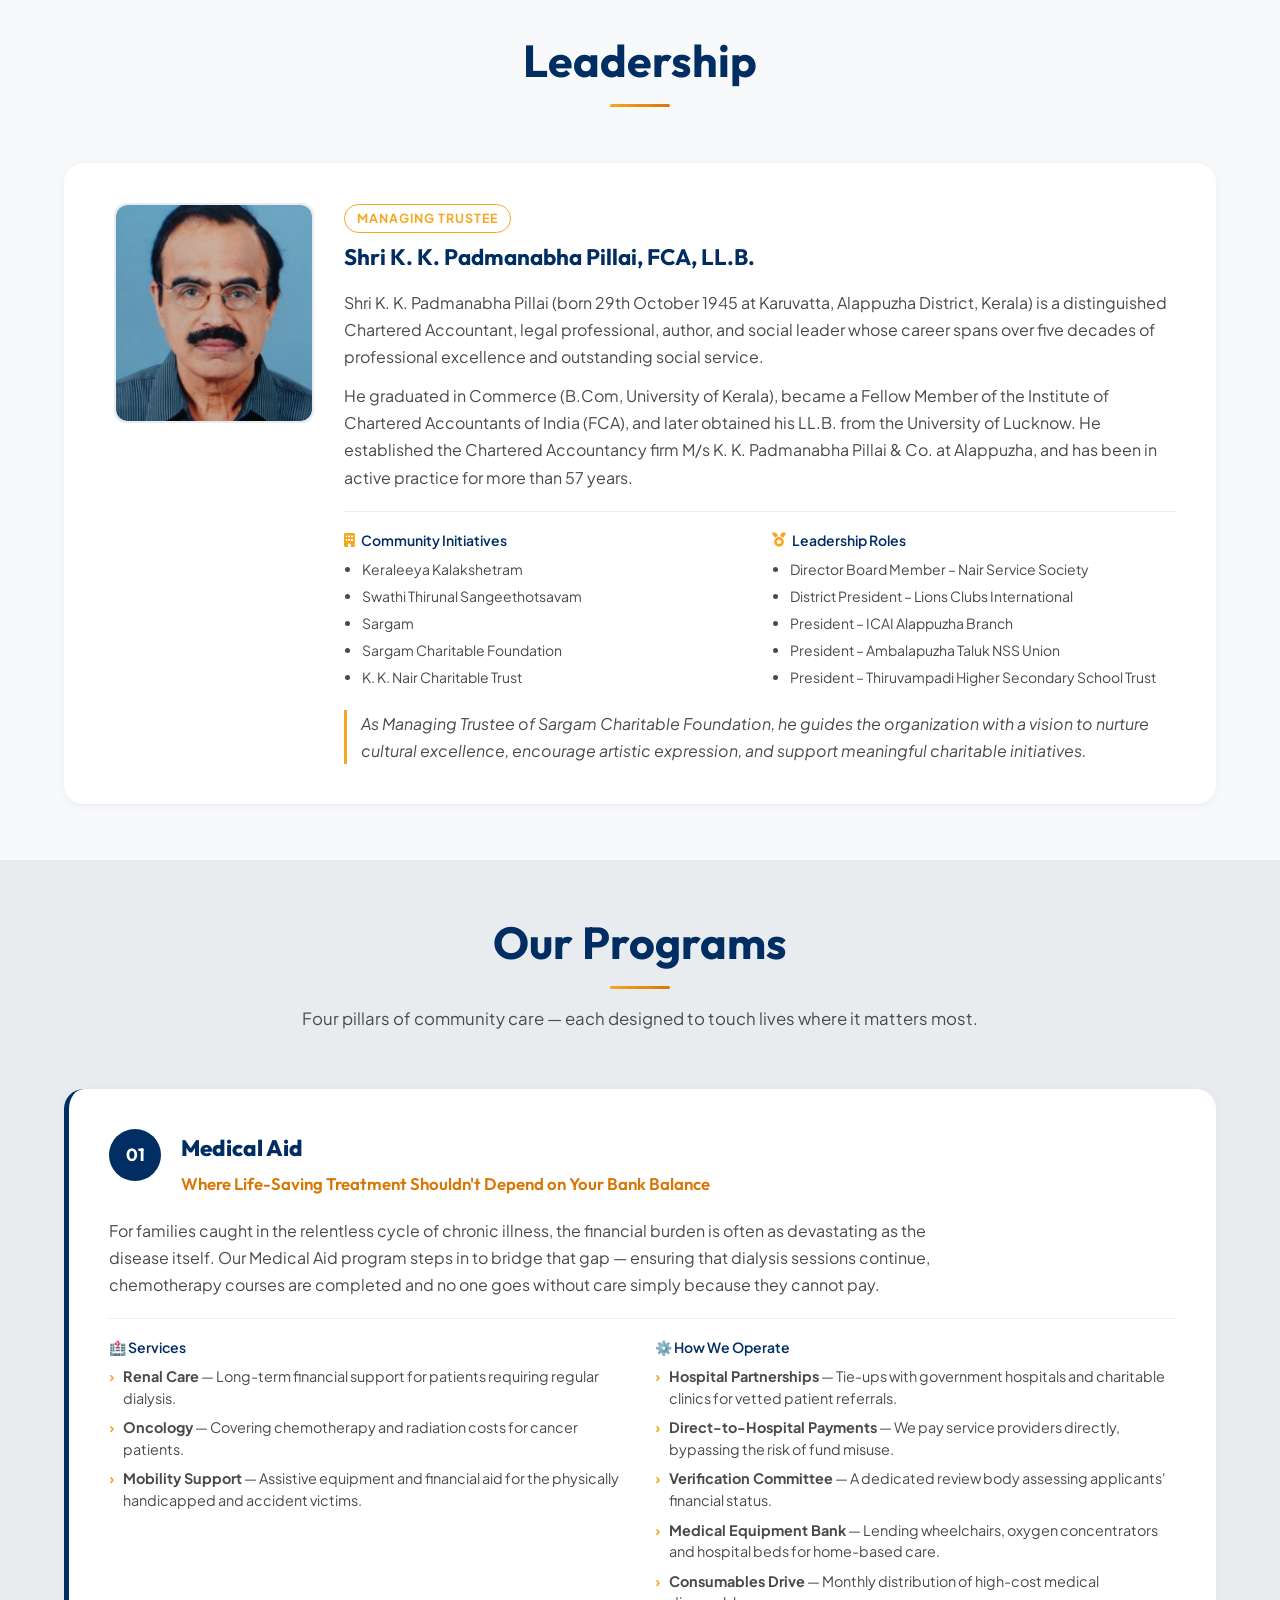
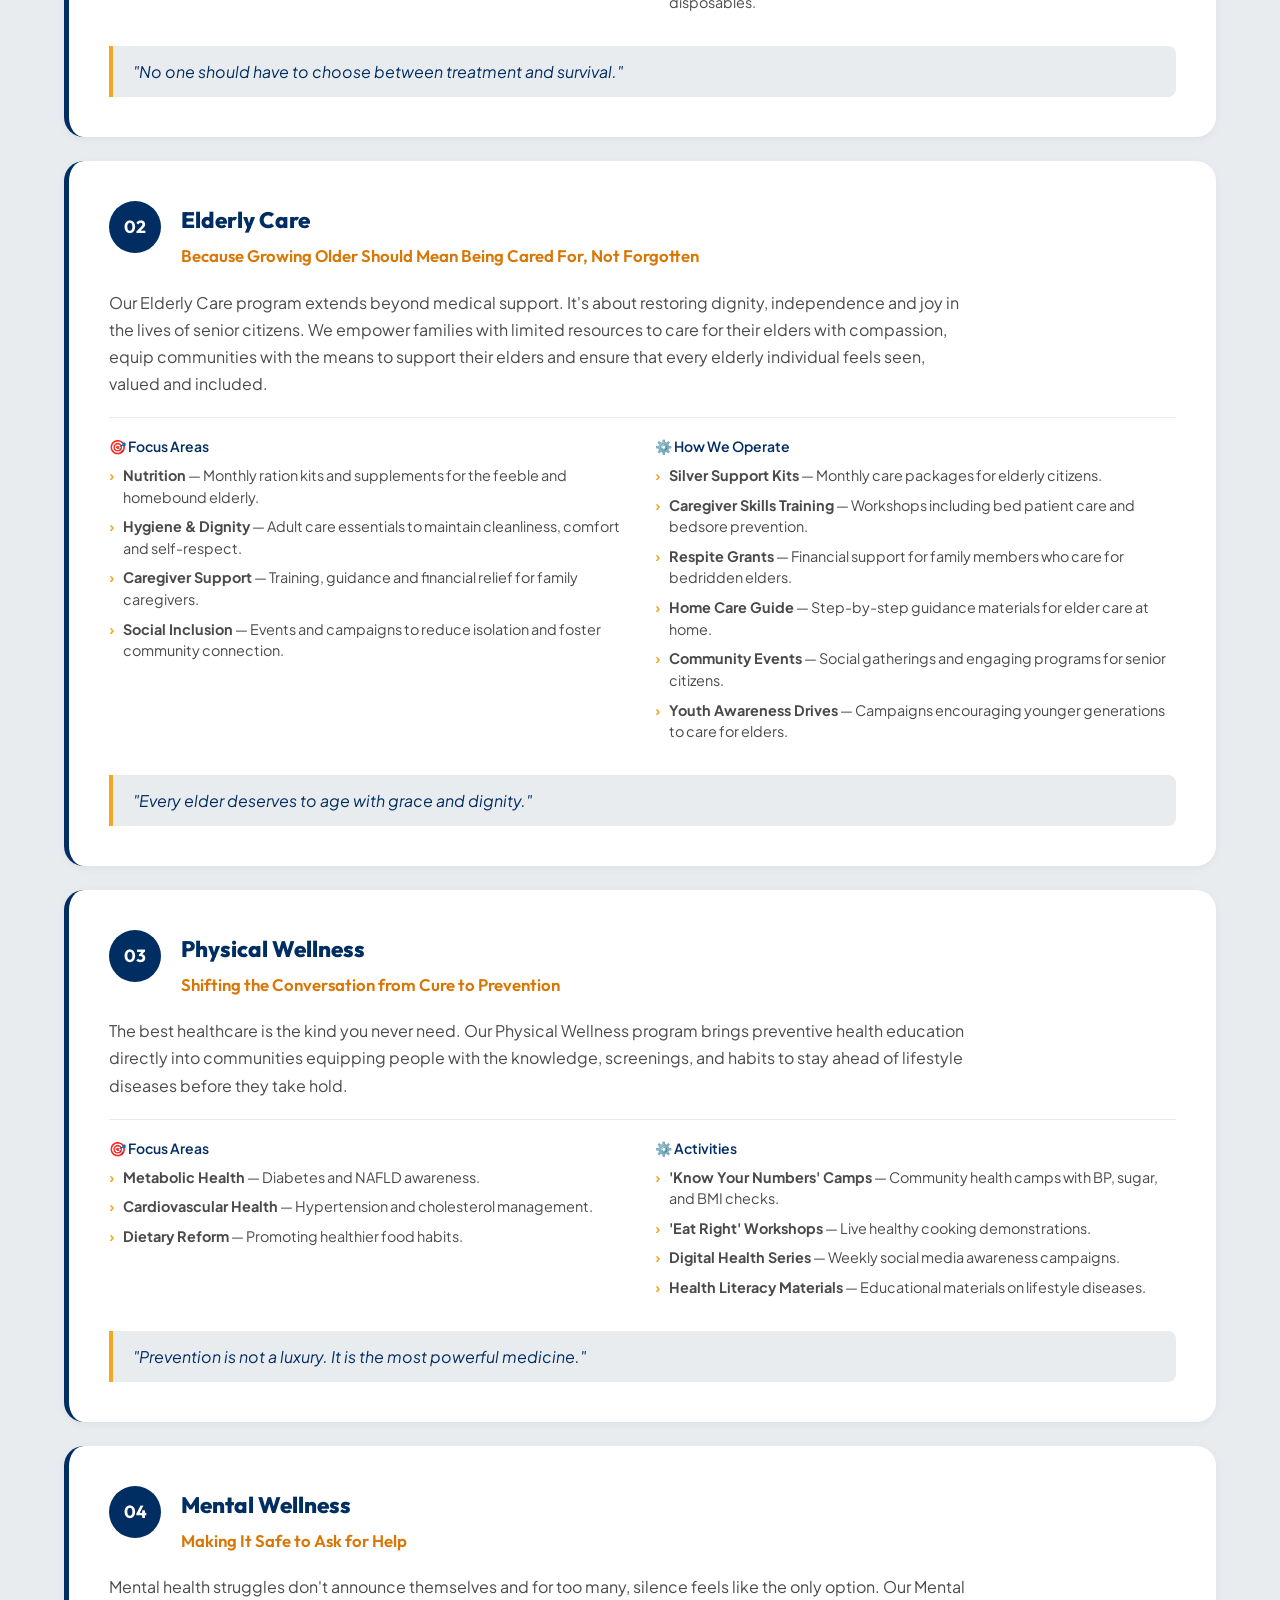
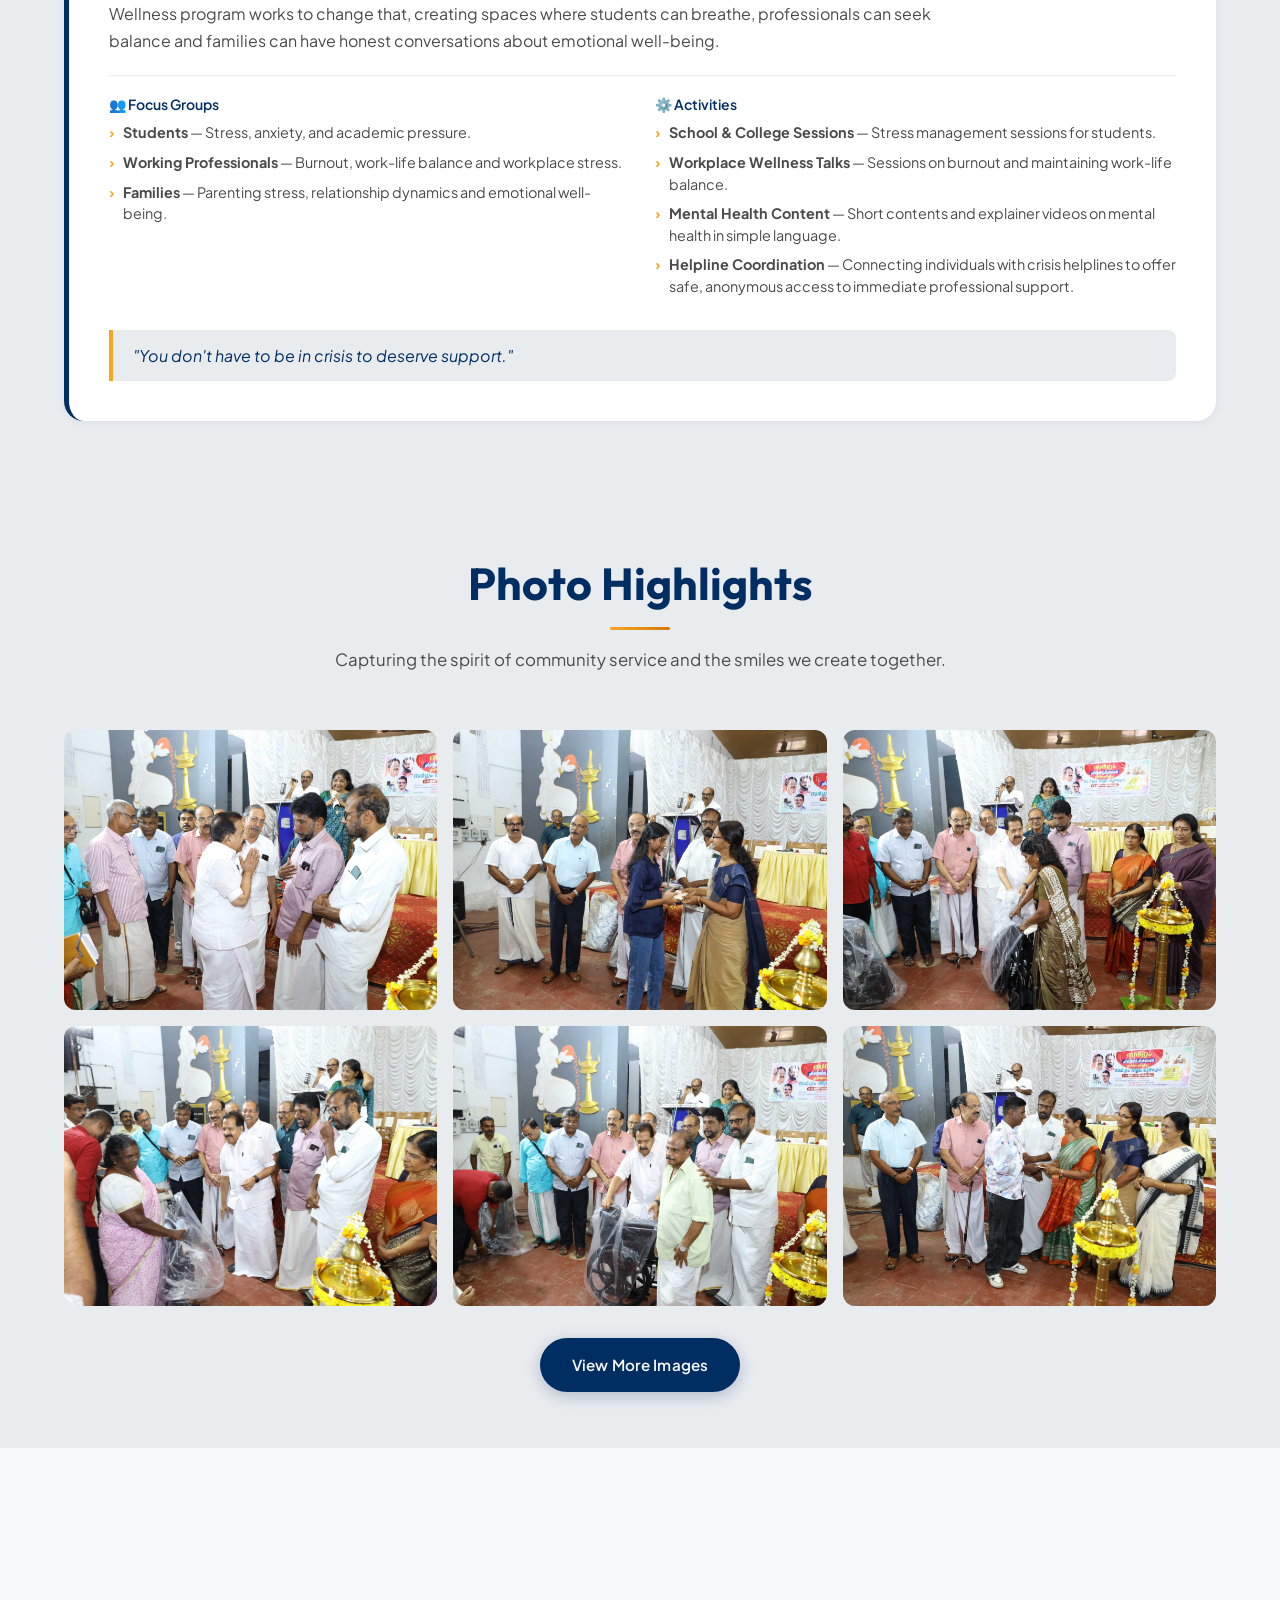
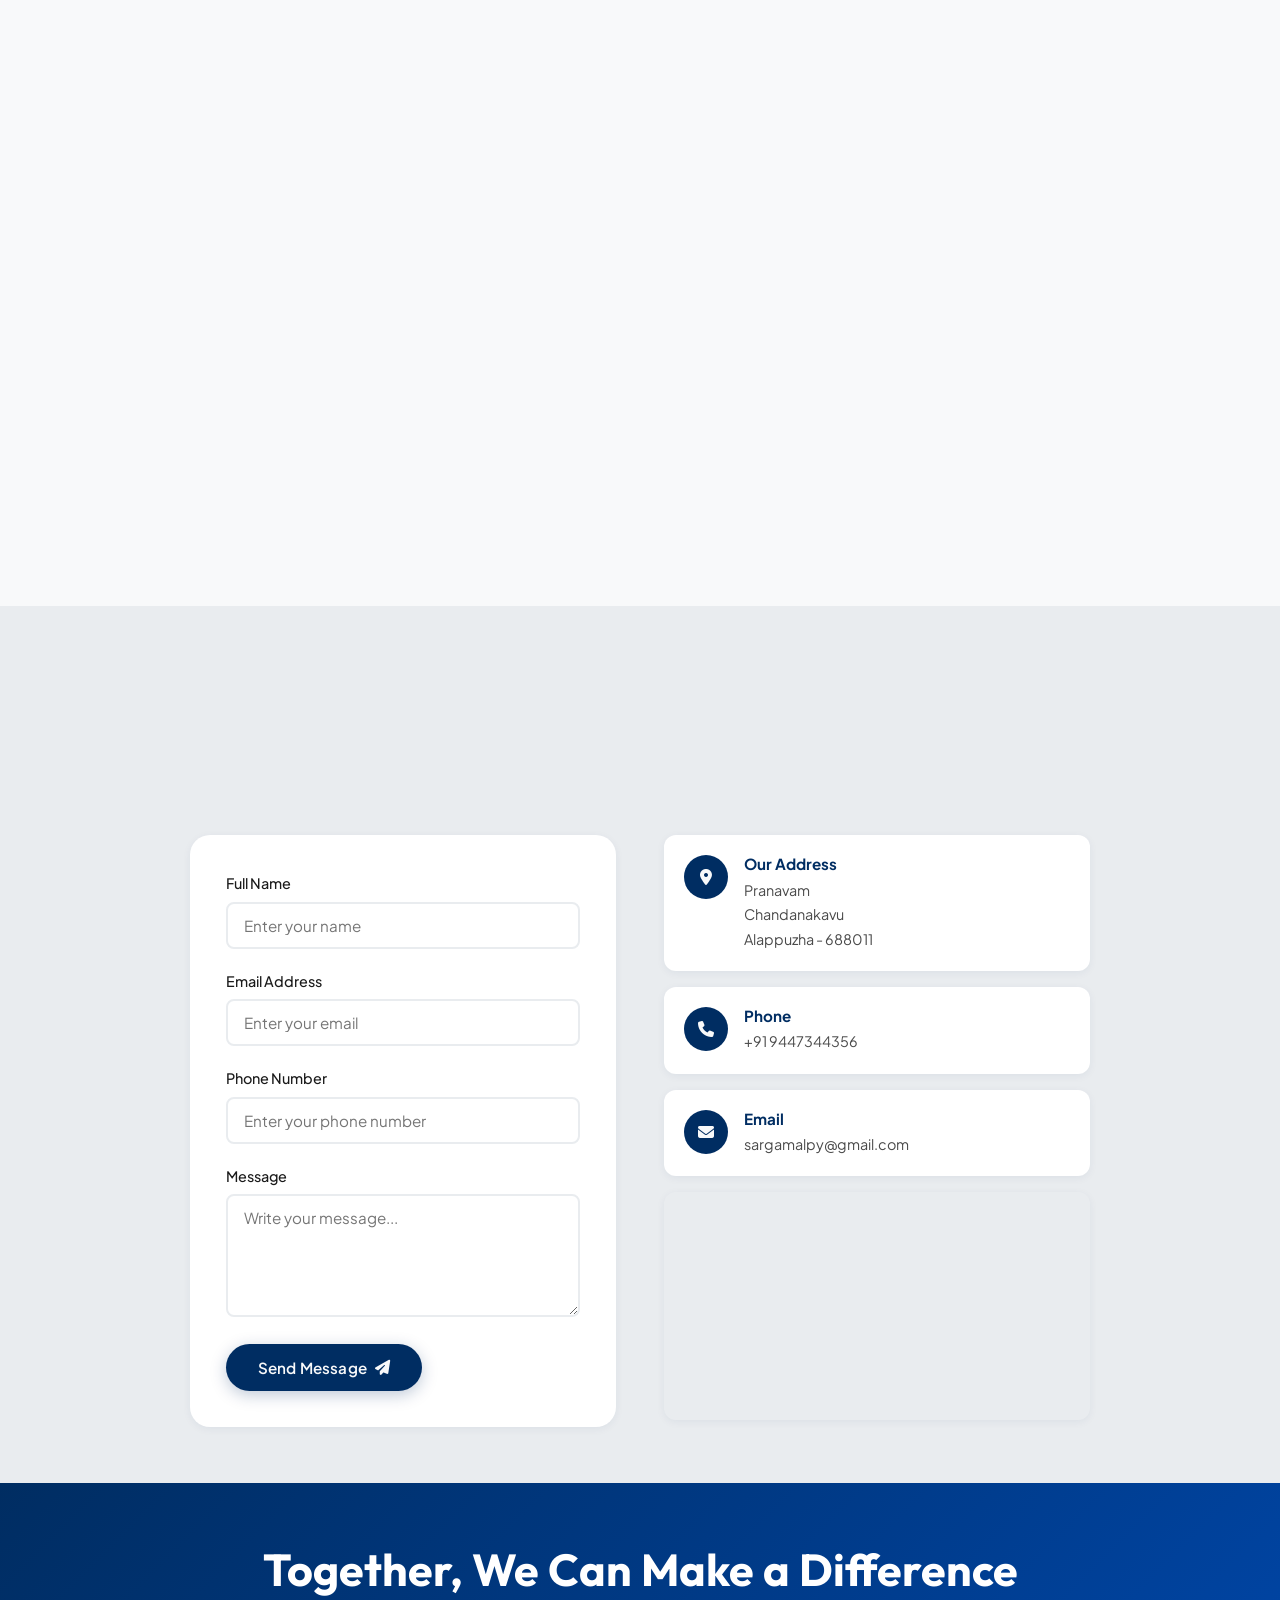
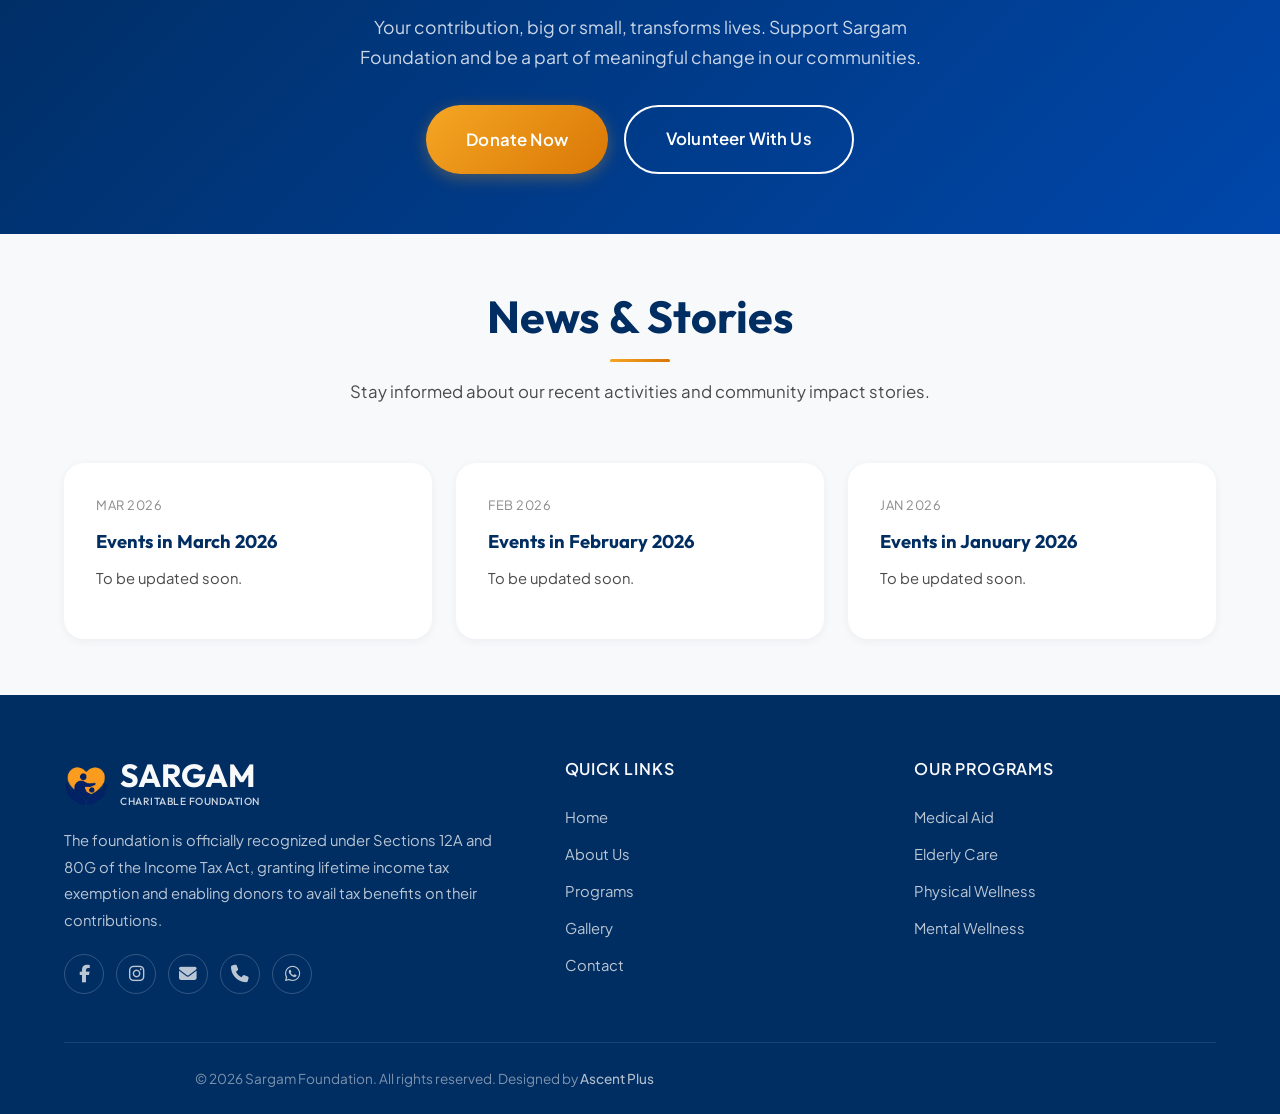
==== commit 79dd32af: "Add files via upload" ====
--- a/index.html
+++ b/index.html
@@ -16,7 +16,7 @@
   <meta property="og:description"
     content="Empowering communities through education, healthcare, and social support in Alappuzha, Kerala.">
   <meta property="og:type" content="website">
-  <meta property="og:image" content="https://sargamfoundation.org.in/assets/images/hero_community_1774541360581.png">
+  <meta property="og:image" content="https://sargamfoundation.org.in/assets/images/hero_banner_1.jpg">
   <meta property="og:url" content="https://sargamfoundation.org.in/index.html">
 
   <!-- Twitter Card -->
@@ -24,7 +24,7 @@
   <meta name="twitter:title" content="Sargam Charitable Foundation — Empowering Lives in Alappuzha">
   <meta name="twitter:description"
     content="Empowering communities through education, healthcare, and social support in Alappuzha, Kerala.">
-  <meta name="twitter:image" content="https://sargamfoundation.org.in/assets/images/hero_community_1774541360581.png">
+  <meta name="twitter:image" content="https://sargamfoundation.org.in/assets/images/hero_banner_1.jpg">
 
   <!-- Canonical Tag -->
   <link rel="canonical" href="https://sargamfoundation.org.in/index.html">
@@ -73,29 +73,33 @@
         <a href="index.html#contact">Contact</a>
       </nav>
 
-      <button class="hamburger" id="hamburger" aria-label="Toggle navigation">
-        <span></span>
-        <span></span>
-        <span></span>
-      </button>
+      <div style="display: flex; align-items: center; gap: 12px;">
+        <!-- <button onclick="openDonateQR()" class="btn btn-primary btn-sm header-donate">Donate</button> -->
+        <button class="hamburger" id="hamburger" aria-label="Toggle navigation">
+          <span></span>
+          <span></span>
+          <span></span>
+        </button>
+      </div>
     </div>
+
+    <!-- Ticker now inside header -->
+    <!-- <div class="ticker-wrap">
+      <div class="ticker">
+        <div class="ticker-item">demo version | site under construction</div>
+        <div class="ticker-item">demo version | site under construction</div>
+        <div class="ticker-item">demo version | site under construction</div>
+        <div class="ticker-item">demo version | site under construction</div>
+        <div class="ticker-item">demo version | site under construction</div>
+        <div class="ticker-item">demo version | site under construction</div>
+        <div class="ticker-item">demo version | site under construction</div>
+        <div class="ticker-item">demo version | site under construction</div>
+        <div class="ticker-item">demo version | site under construction</div>
+        <div class="ticker-item">demo version | site under construction</div>
+      </div>
+    </div> -->
   </header>
   <div class="mobile-overlay" id="mobileOverlay"></div>
-
-  <div class="ticker-wrap">
-    <div class="ticker">
-      <div class="ticker-item">demo version | site under construction</div>
-      <div class="ticker-item">demo version | site under construction</div>
-      <div class="ticker-item">demo version | site under construction</div>
-      <div class="ticker-item">demo version | site under construction</div>
-      <div class="ticker-item">demo version | site under construction</div>
-      <div class="ticker-item">demo version | site under construction</div>
-      <div class="ticker-item">demo version | site under construction</div>
-      <div class="ticker-item">demo version | site under construction</div>
-      <div class="ticker-item">demo version | site under construction</div>
-      <div class="ticker-item">demo version | site under construction</div>
-    </div>
-  </div>
 
   <main>
 
@@ -103,17 +107,19 @@
     <section class="hero" id="home">
       <div class="hero-bg">
         <div class="hero-slideshow">
-          <img src="assets/images/hero_community_1774541360581.png" alt="Community support" class="hero-slide active" loading="eager">
-          <img src="assets/images/hero_food_1774541390156.png" alt="Food distribution" class="hero-slide" loading="lazy">
-          <img src="assets/images/hero_medical_1774541461004.png" alt="Medical camp" class="hero-slide" loading="lazy">
-          <img src="assets/images/hero_elderly_1774541481157.png" alt="Elderly care" class="hero-slide" loading="lazy">
+          <img src="assets/images/hero_banner_1.jpg" alt="Community support" class="hero-slide active" loading="eager">
+          <img src="assets/images/hero_banner_2.png" alt="Food distribution" class="hero-slide" loading="lazy">
+          <img src="assets/images/hero_banner_3.jpg" alt="Medical camp" class="hero-slide" loading="lazy">
+          <img src="assets/images/Gemini_Generated_Image_srwwc4srwwc4srww.png" alt="Elderly care" class="hero-slide"
+            loading="lazy">
           <!-- <img src="assets/images/hero_mental_1774541529768.png" alt="Mental wellness" class="hero-slide" loading="lazy"> -->
         </div>
         <div class="hero-overlay"></div>
       </div>
       <div class="container hero-content">
         <h1 class="reveal">Sargam Charitable Foundation<br><em>Healing Beyond Medicine</em></h1>
-        <p class="hero-sub reveal">"Caring beyond illness — supporting health, dignity, and compassion in every life."
+        <p class="hero-sub reveal">"<b>Caring beyond illness.</b> Nurturing health, dignity, and compassion in every
+          life"
         </p>
         <div class="hero-actions reveal">
           <button onclick="openDonateQR()" class="btn btn-accent btn-lg">Donate Now</button>
@@ -135,7 +141,10 @@
         </div>
 
         <div class="about-intro reveal">
-          <p>Sargam Charitable Foundation is a charitable organization based in Alappuzha, Kerala, committed to empowering underprivileged communities through education, healthcare, and sustainable social programs. The trust is officially recognized under Sections <b>12A and 80G</b> of the Income Tax Act, granting lifetime income tax exemption and enabling donors to avail tax benefits on their contributions.</p>
+          <p>Sargam Charitable Foundation is a charitable organization based in Alappuzha, Kerala, committed to
+            empowering underprivileged communities through education, healthcare, and sustainable social programs. The
+            trust is officially recognized under Sections <b>12A and 80G</b> of the Income Tax Act, granting lifetime
+            income tax exemption and enabling donors to avail tax benefits on their contributions.</p>
         </div>
 
         <div class="about-grid">
@@ -661,7 +670,8 @@
                 FOUNDATION</span>
             </div>
           </div>
-          <p>The foundation is officially recognized under Sections 12A and 80G of the Income Tax Act, granting lifetime income
+          <p>The foundation is officially recognized under Sections 12A and 80G of the Income Tax Act, granting lifetime
+            income
             tax exemption and enabling donors to avail tax benefits on their contributions.</p>
           <div class="footer-social">
             <a href="#" aria-label="Facebook"><i class="fab fa-facebook-f"></i></a>
--- a/css/style.css
+++ b/css/style.css
@@ -42,6 +42,7 @@
   --transition-slow: 0.5s cubic-bezier(0.4, 0, 0.2, 1);
 
   --header-height: 80px;
+  --ticker-height: 44px;
   --container-max: 1200px;
   --container-narrow: 900px;
 }
@@ -57,8 +58,9 @@
 
 html {
   scroll-behavior: smooth;
-  scroll-padding-top: calc(var(--header-height) + env(safe-area-inset-top, 0px));
+  scroll-padding-top: calc(var(--header-height) + var(--ticker-height) + env(safe-area-inset-top, 0px));
   font-size: 16px;
+  overflow-x: hidden;
 }
 
 body {
@@ -68,7 +70,8 @@
   line-height: 1.7;
   -webkit-font-smoothing: antialiased;
   -moz-osx-font-smoothing: grayscale;
-  overflow-x: clip;
+  overflow-x: hidden;
+  width: 100%;
 }
 
 img {
@@ -293,18 +296,18 @@
   top: 0;
   left: 0;
   right: 0;
-  min-height: var(--header-height);
-  padding-top: env(safe-area-inset-top, 0px);
-  background: rgba(248, 249, 250, 0.92);
-  backdrop-filter: blur(12px);
-  -webkit-backdrop-filter: blur(12px);
+  display: flex;
+  flex-direction: column;
+  background: rgba(248, 249, 250, 0.5);
+  /* backdrop-filter: blur(12px); */
+  /* -webkit-backdrop-filter: blur(12px); */
   z-index: 1000;
   transition: background var(--transition-base), box-shadow var(--transition-base);
   border-bottom: 1px solid rgba(0, 45, 98, 0.06);
 }
 
 .header.scrolled {
-  background: rgba(248, 249, 250, 0.97);
+  background: rgba(248, 249, 250, 0.9);
   box-shadow: var(--shadow-md);
 }
 
@@ -313,6 +316,7 @@
   align-items: center;
   justify-content: space-between;
   height: var(--header-height);
+  padding-top: env(safe-area-inset-top, 0px);
 }
 
 .logo {
@@ -334,6 +338,7 @@
   display: flex;
   align-items: center;
   gap: 8px;
+  margin-left: auto;
 }
 
 .nav a {
@@ -349,6 +354,18 @@
 .nav a.active {
   color: var(--plum);
   /* background: var(--plum-glow); */
+}
+
+.header-donate {
+  display: none;
+  padding: 8px 20px;
+  font-size: 0.85rem;
+}
+
+@media (max-width: 940px) {
+  .header-donate {
+    display: inline-flex;
+  }
 }
 
 
@@ -397,7 +414,7 @@
     height: 100vh;
     background: var(--milk);
     flex-direction: column;
-    padding: 100px 32px 32px;
+    padding: calc(var(--header-height) + var(--ticker-height) + 40px) 32px 32px;
     gap: 4px;
     box-shadow: var(--shadow-xl);
     transition: right var(--transition-base);
@@ -534,8 +551,8 @@
 /* ---- Floating Donate ---- */
 .floating-donate {
   position: fixed;
-  bottom: 28px;
-  right: 28px;
+  bottom: calc(28px + env(safe-area-inset-bottom, 0px));
+  right: calc(28px + env(safe-area-inset-right, 0px));
   z-index: 900;
   animation: float-pulse 3s ease-in-out infinite;
 }
@@ -552,47 +569,53 @@
   100% {
     transform: translateY(0);
   }
+
   50% {
     transform: translateY(-6px);
   }
 }
- 
- /* ---- Ticker ---- */
- .ticker-wrap {
-   width: 100%;
-   overflow: hidden;
-   background: var(--accent-warm);
-   color: white;
-   padding: 10px 0;
-   position: fixed;
-   top: calc(var(--header-height) + env(safe-area-inset-top, 0px));
-   left: 0;
-   z-index: 999;
-   box-shadow: var(--shadow-sm);
- }
- 
- .ticker {
-   display: flex;
-   white-space: nowrap;
-   animation: ticker-animation 30s linear infinite;
-   width: max-content;
- }
- 
- .ticker-item {
-   padding: 0 40px;
-   font-family: var(--font-heading);
-   font-weight: 600;
-   font-size: 0.95rem;
-   text-transform: uppercase;
-   letter-spacing: 0.08em;
-   color: white;
- }
- 
- @keyframes ticker-animation {
-   0% { transform: translateX(0); }
-   100% { transform: translateX(-50%); }
- }
- 
+
+/* ---- Ticker ---- */
+.ticker-wrap {
+  width: 100%;
+  overflow: hidden;
+  background: var(--accent-warm);
+  color: white;
+  height: var(--ticker-height);
+  display: flex;
+  align-items: center;
+  position: relative;
+  z-index: 999;
+  box-shadow: inset 0 1px 0 rgba(255, 255, 255, 0.1);
+}
+
+.ticker {
+  display: flex;
+  white-space: nowrap;
+  animation: ticker-animation 30s linear infinite;
+  width: max-content;
+}
+
+.ticker-item {
+  padding: 0 40px;
+  font-family: var(--font-heading);
+  font-weight: 600;
+  font-size: 0.95rem;
+  text-transform: uppercase;
+  letter-spacing: 0.08em;
+  color: white;
+}
+
+@keyframes ticker-animation {
+  0% {
+    transform: translateX(0);
+  }
+
+  100% {
+    transform: translateX(-50%);
+  }
+}
+
 /* ---- Scroll Reveal ---- */
 .reveal {
   opacity: 0;
--- a/css/home.css
+++ b/css/home.css
@@ -1,16 +1,12 @@
-/* ---- Hero ---- */
 .hero {
     position: relative;
     min-height: 100vh;
     display: flex;
     align-items: center;
     overflow: hidden;
-    padding-top: calc(var(--header-height) + env(safe-area-inset-top, 0px));
-}
-
-.ticker-wrap + .hero {
-    padding-top: calc(var(--header-height) + env(safe-area-inset-top, 0px) + 40px);
-}
+    padding-top: calc(var(--header-height) + var(--ticker-height) + env(safe-area-inset-top, 0px));
+}
+/* Unified header handles ticker spacing now */
 
 .hero-bg {
     position: absolute;
@@ -77,12 +73,12 @@
 }
 
 .hero-sub {
-    color: var(--plum);
+    color: white;
     font-size: 1.2rem;
     max-width: 560px;
     margin-bottom: 36px;
     line-height: 1.8;
-    text-shadow: 0 0 8px rgba(255,255,255,0.9), 0 0 15px rgba(255,255,255,0.8), 0 0 25px rgba(255,255,255,0.8);
+    text-shadow: 0 0 8px rgba(0, 0, 0, 0.9), 0 0 15px rgba(0, 0, 0, 0.8), 0 0 25px rgba(0, 0, 0, 0.8);
     font-weight: 700;
 }
 
@@ -96,7 +92,7 @@
     background: var(--plum);
     border-color: var(--plum);
     color: white;
-    box-shadow: 0 4px 15px rgba(0,0,0,0.3);
+    box-shadow: 0 4px 15px rgba(0, 0, 0, 0.3);
 }
 
 .hero-actions .btn-secondary:hover {
@@ -672,7 +668,8 @@
 
 .team-card--featured {
     border-top-color: var(--accent-warm);
-    flex: 0 1 544px; /* 260*2 + 24 gap */
+    flex: 0 1 544px;
+    /* 260*2 + 24 gap */
 }
 
 .team-avatar {
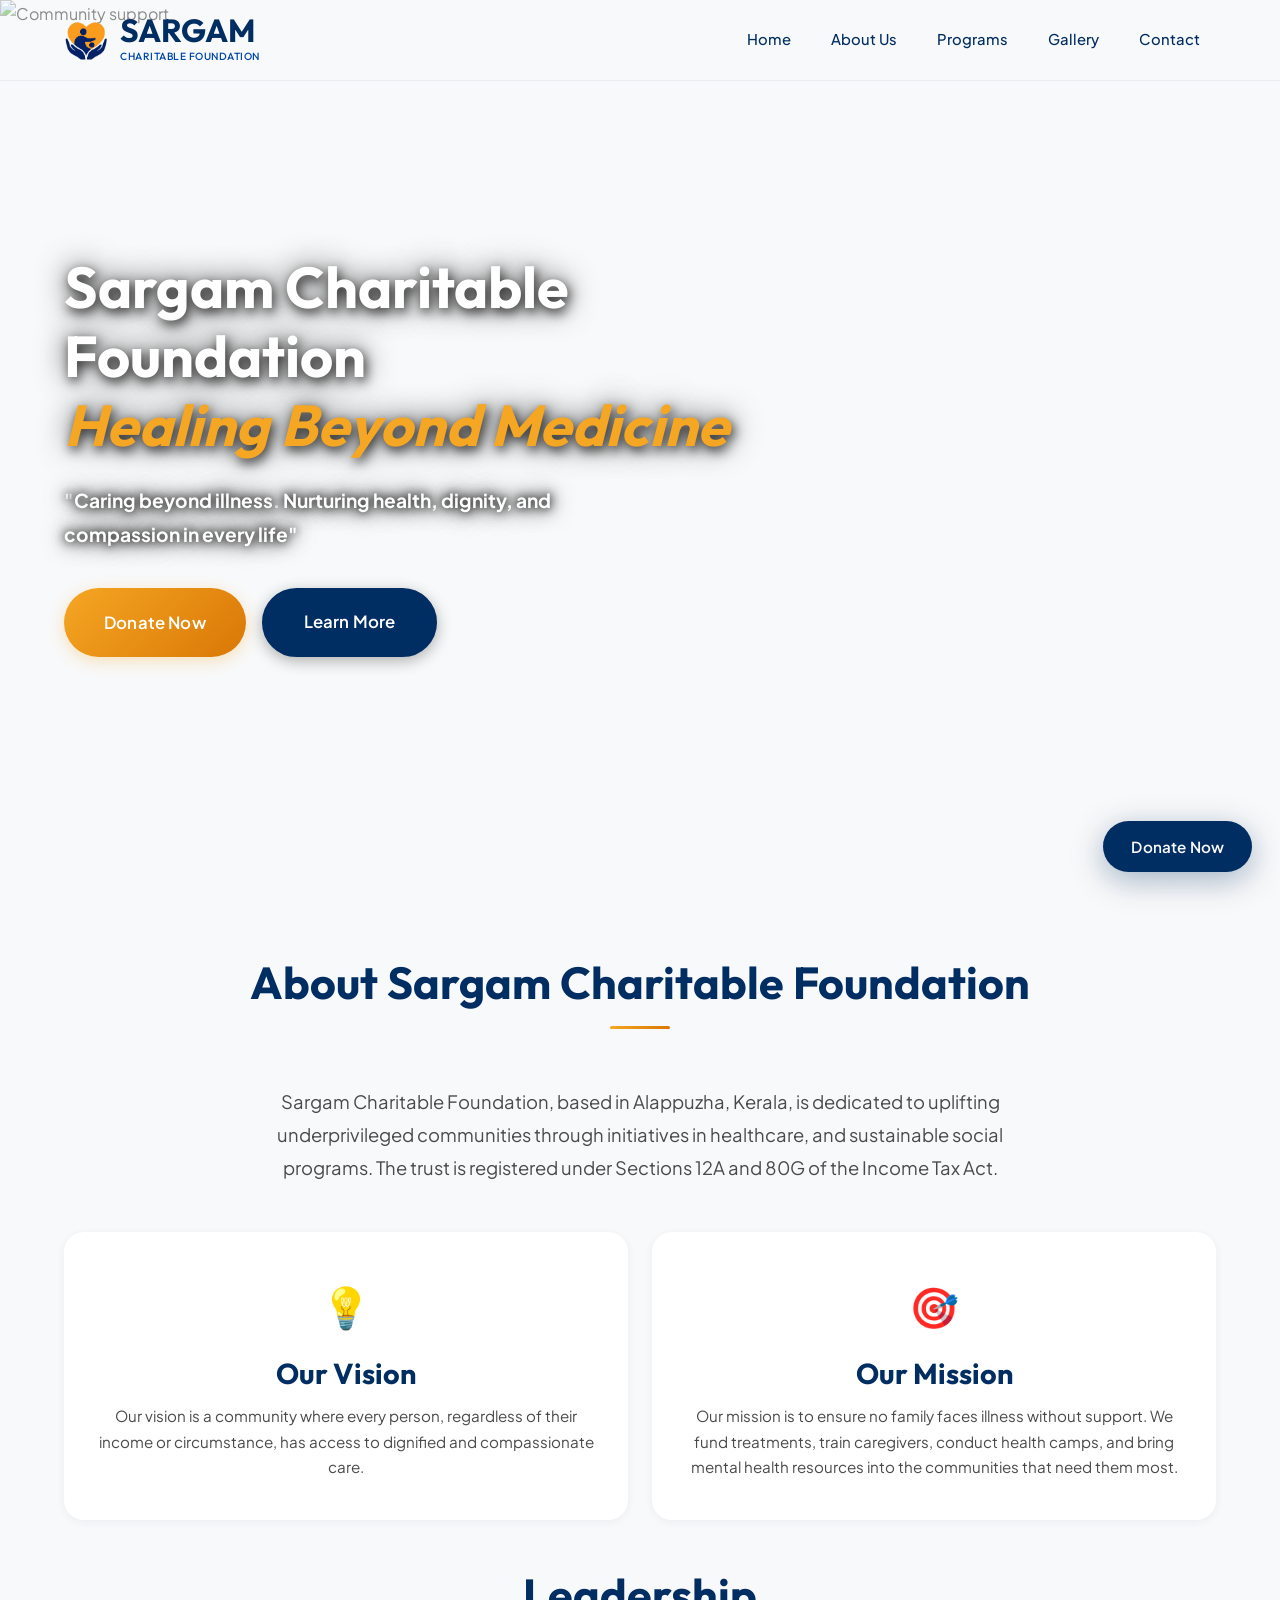
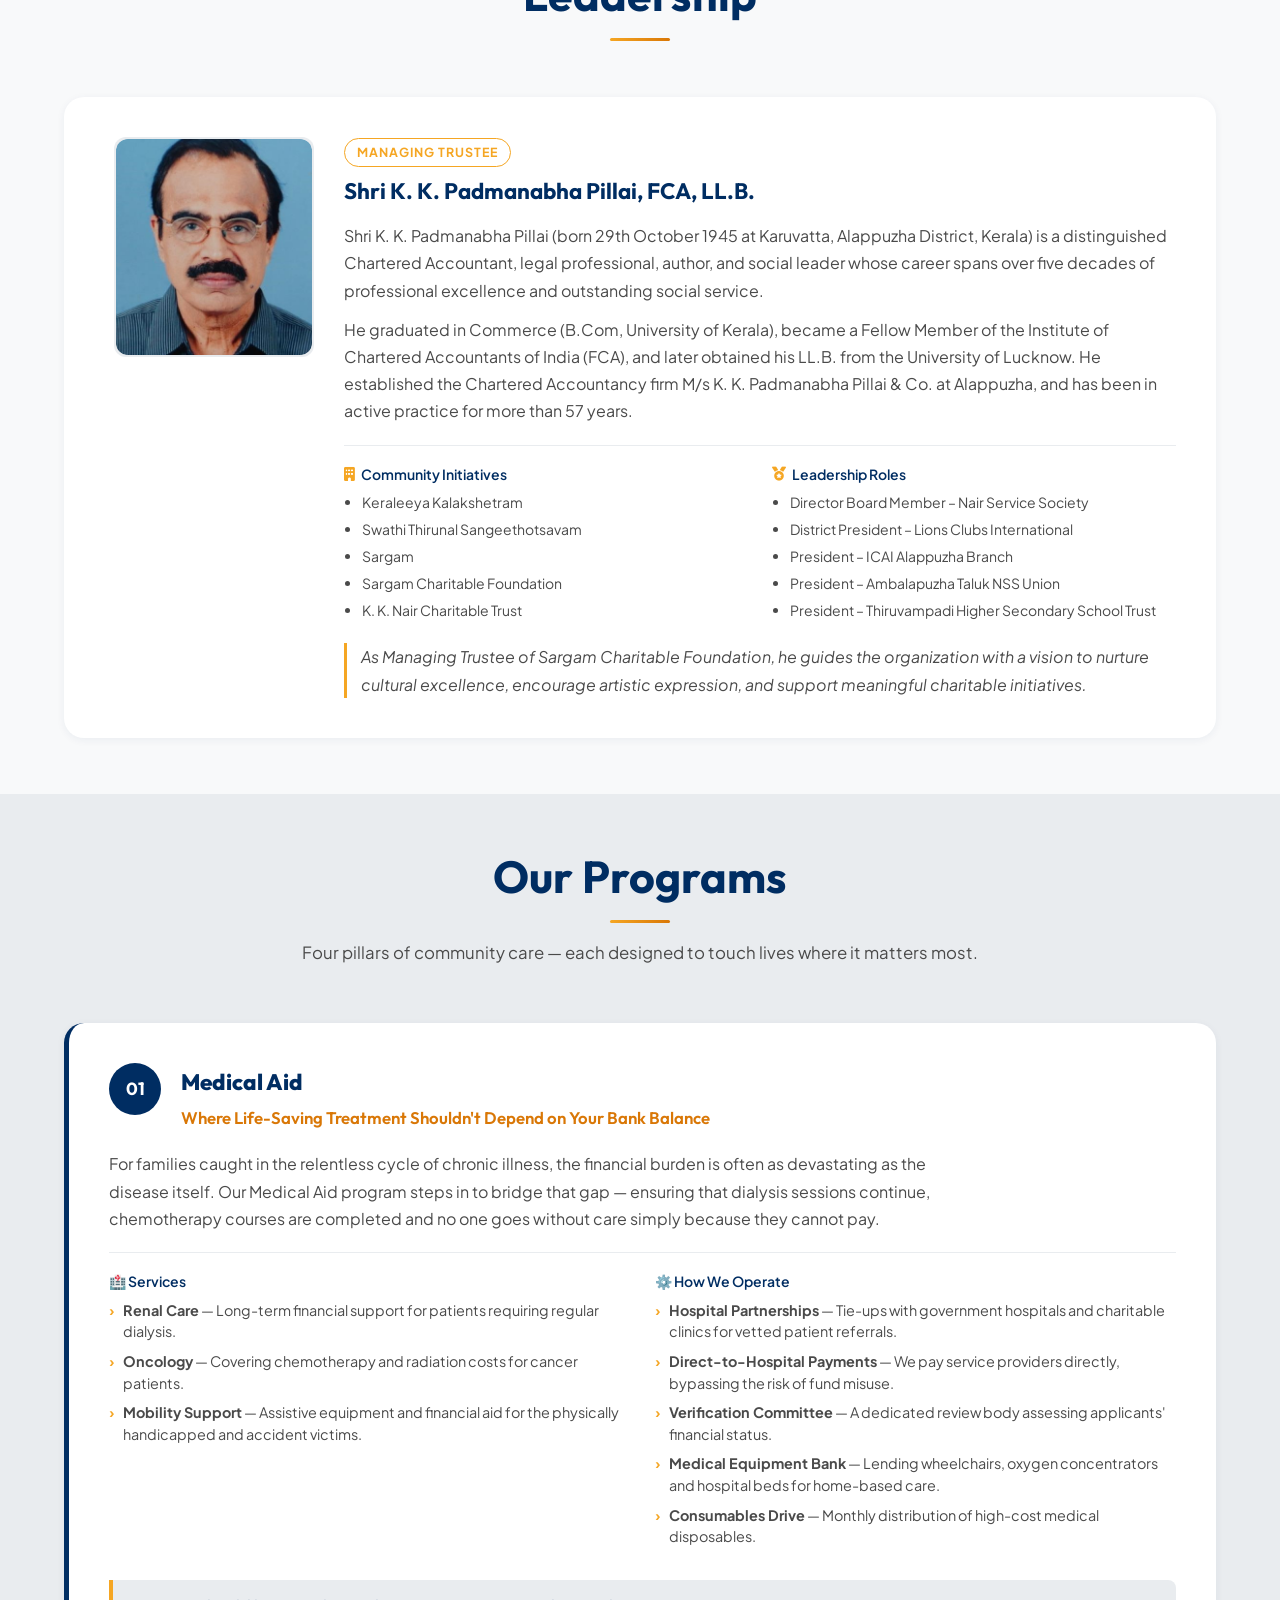
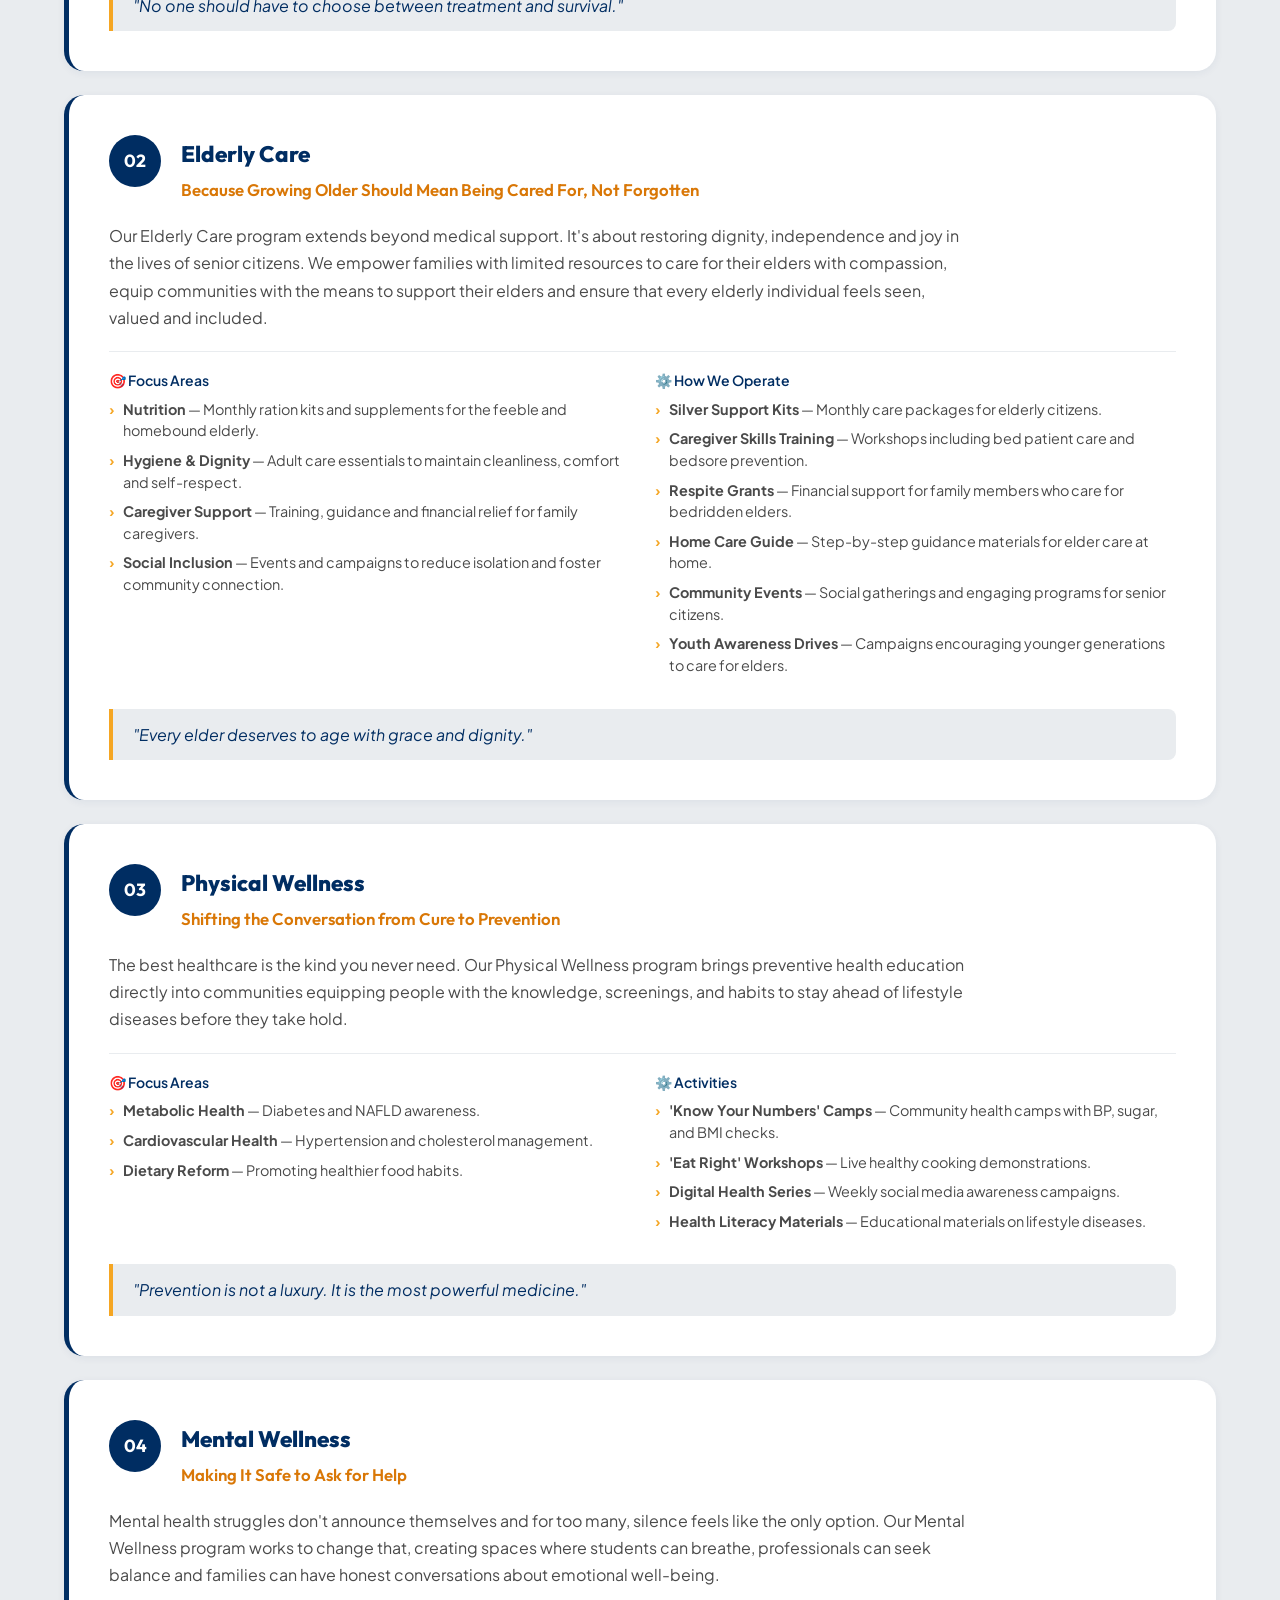
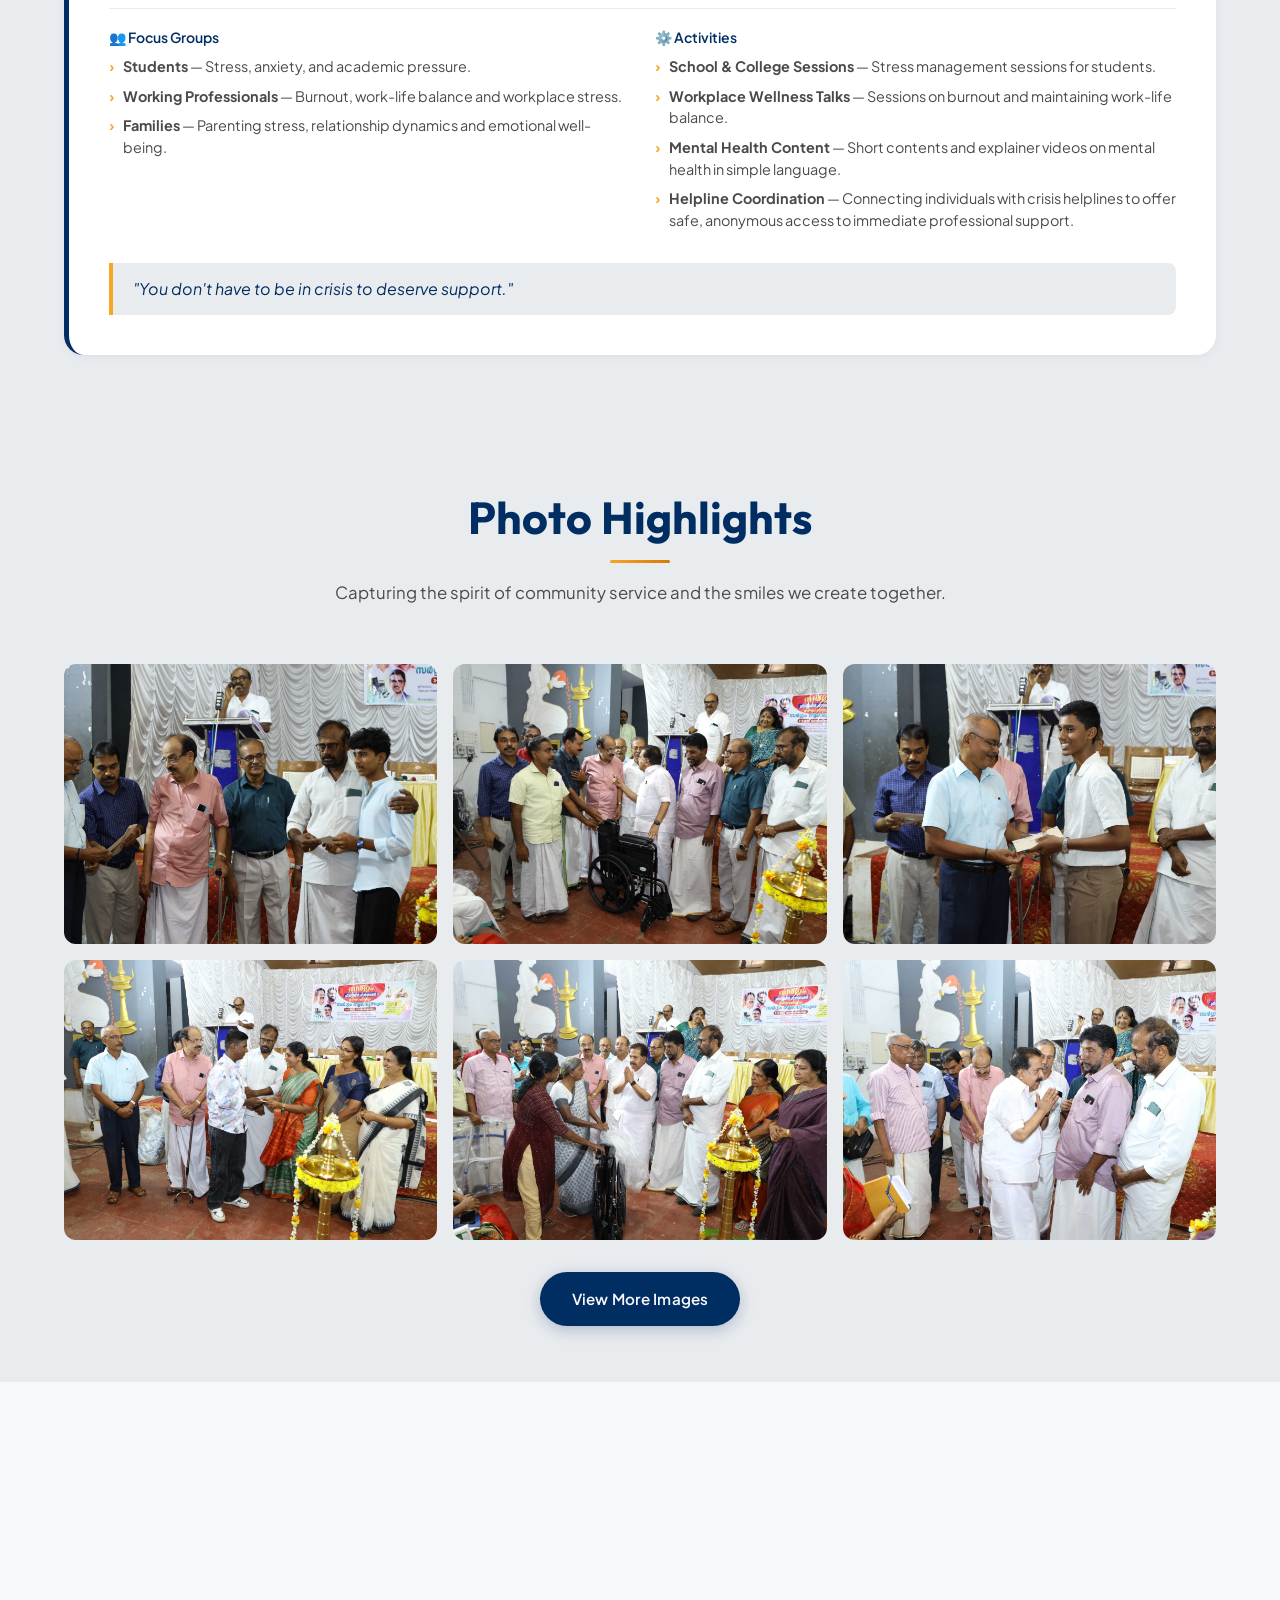
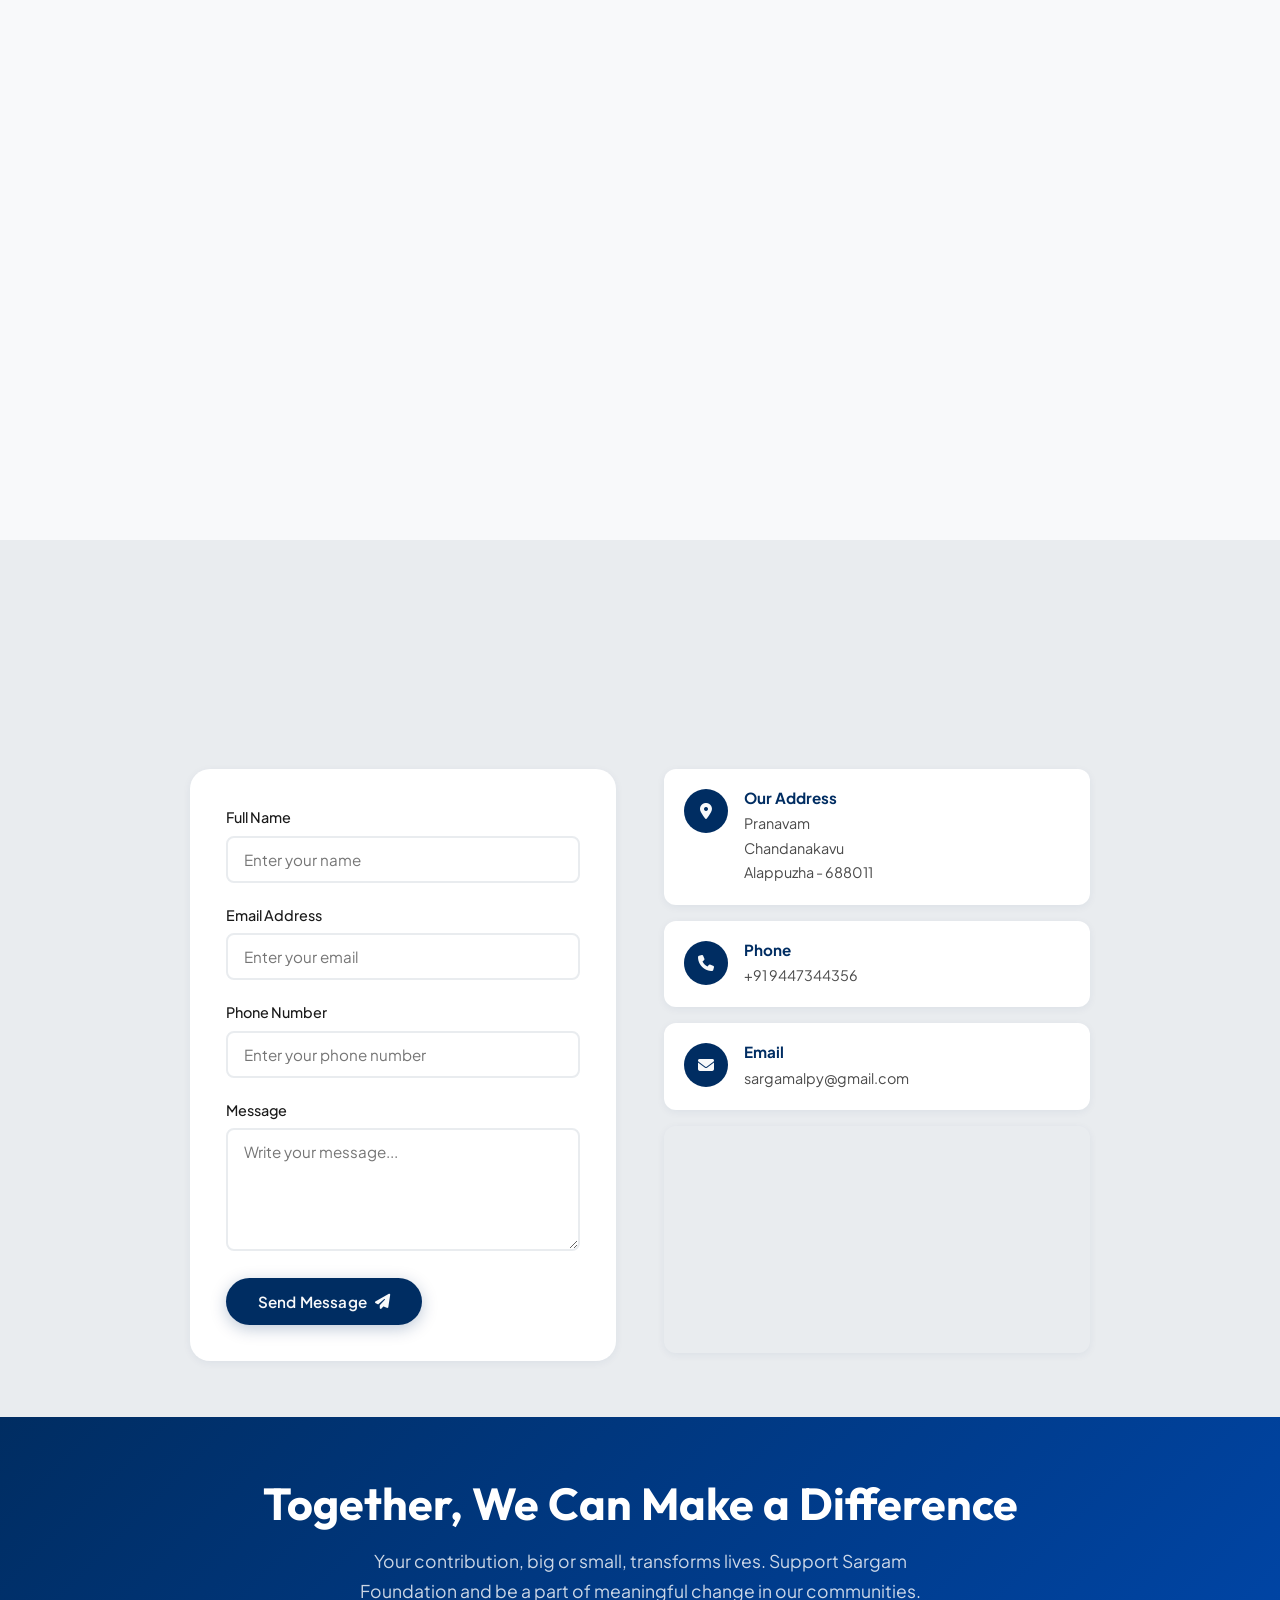
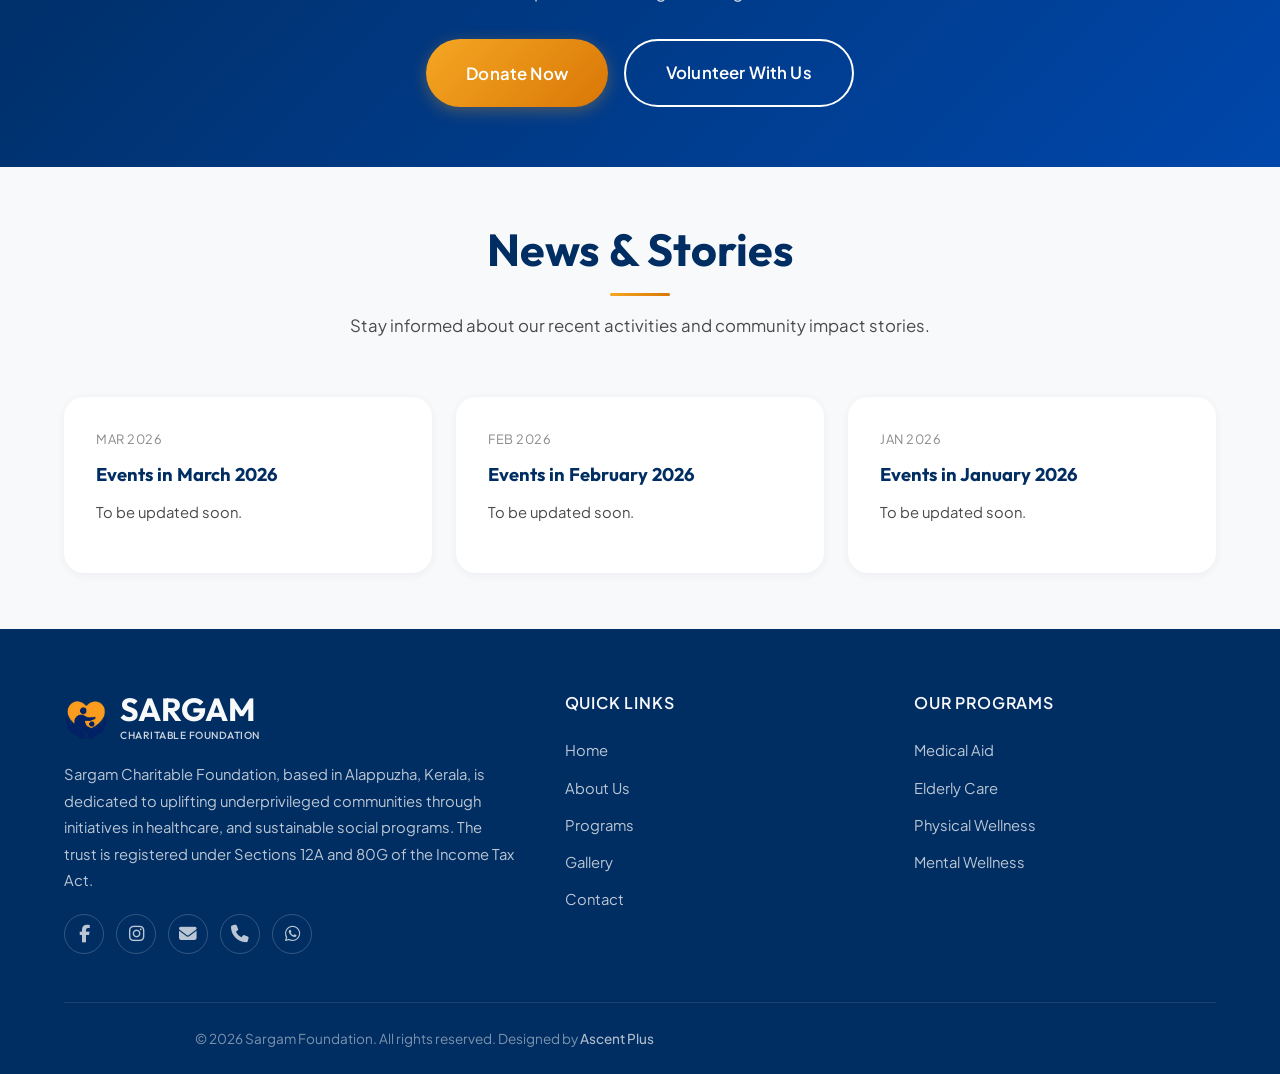
==== commit 4e902cfe: "Add files via upload" ====
--- a/index.html
+++ b/index.html
@@ -74,7 +74,6 @@
       </nav>
 
       <div style="display: flex; align-items: center; gap: 12px;">
-        <!-- <button onclick="openDonateQR()" class="btn btn-primary btn-sm header-donate">Donate</button> -->
         <button class="hamburger" id="hamburger" aria-label="Toggle navigation">
           <span></span>
           <span></span>
@@ -83,21 +82,6 @@
       </div>
     </div>
 
-    <!-- Ticker now inside header -->
-    <!-- <div class="ticker-wrap">
-      <div class="ticker">
-        <div class="ticker-item">demo version | site under construction</div>
-        <div class="ticker-item">demo version | site under construction</div>
-        <div class="ticker-item">demo version | site under construction</div>
-        <div class="ticker-item">demo version | site under construction</div>
-        <div class="ticker-item">demo version | site under construction</div>
-        <div class="ticker-item">demo version | site under construction</div>
-        <div class="ticker-item">demo version | site under construction</div>
-        <div class="ticker-item">demo version | site under construction</div>
-        <div class="ticker-item">demo version | site under construction</div>
-        <div class="ticker-item">demo version | site under construction</div>
-      </div>
-    </div> -->
   </header>
   <div class="mobile-overlay" id="mobileOverlay"></div>
 
@@ -110,9 +94,7 @@
           <img src="assets/images/hero_banner_1.jpg" alt="Community support" class="hero-slide active" loading="eager">
           <img src="assets/images/hero_banner_2.png" alt="Food distribution" class="hero-slide" loading="lazy">
           <img src="assets/images/hero_banner_3.jpg" alt="Medical camp" class="hero-slide" loading="lazy">
-          <img src="assets/images/Gemini_Generated_Image_srwwc4srwwc4srww.png" alt="Elderly care" class="hero-slide"
-            loading="lazy">
-          <!-- <img src="assets/images/hero_mental_1774541529768.png" alt="Mental wellness" class="hero-slide" loading="lazy"> -->
+          <img src="assets/images/hero_banner_4.png" alt="Elderly care" class="hero-slide" loading="lazy">
         </div>
         <div class="hero-overlay"></div>
       </div>
@@ -141,10 +123,9 @@
         </div>
 
         <div class="about-intro reveal">
-          <p>Sargam Charitable Foundation is a charitable organization based in Alappuzha, Kerala, committed to
-            empowering underprivileged communities through education, healthcare, and sustainable social programs. The
-            trust is officially recognized under Sections <b>12A and 80G</b> of the Income Tax Act, granting lifetime
-            income tax exemption and enabling donors to avail tax benefits on their contributions.</p>
+          <p>Sargam Charitable Foundation, based in Alappuzha, Kerala, is dedicated to uplifting underprivileged
+            communities through initiatives in healthcare, and sustainable social programs. The trust is registered
+            under Sections 12A and 80G of the Income Tax Act.</p>
         </div>
 
         <div class="about-grid">
@@ -670,9 +651,9 @@
                 FOUNDATION</span>
             </div>
           </div>
-          <p>The foundation is officially recognized under Sections 12A and 80G of the Income Tax Act, granting lifetime
-            income
-            tax exemption and enabling donors to avail tax benefits on their contributions.</p>
+          <p>Sargam Charitable Foundation, based in Alappuzha, Kerala, is dedicated to uplifting underprivileged
+            communities through initiatives in healthcare, and sustainable social programs. The trust is registered
+            under Sections 12A and 80G of the Income Tax Act.</p>
           <div class="footer-social">
             <a href="#" aria-label="Facebook"><i class="fab fa-facebook-f"></i></a>
             <a href="#" aria-label="Instagram"><i class="fab fa-instagram"></i></a>
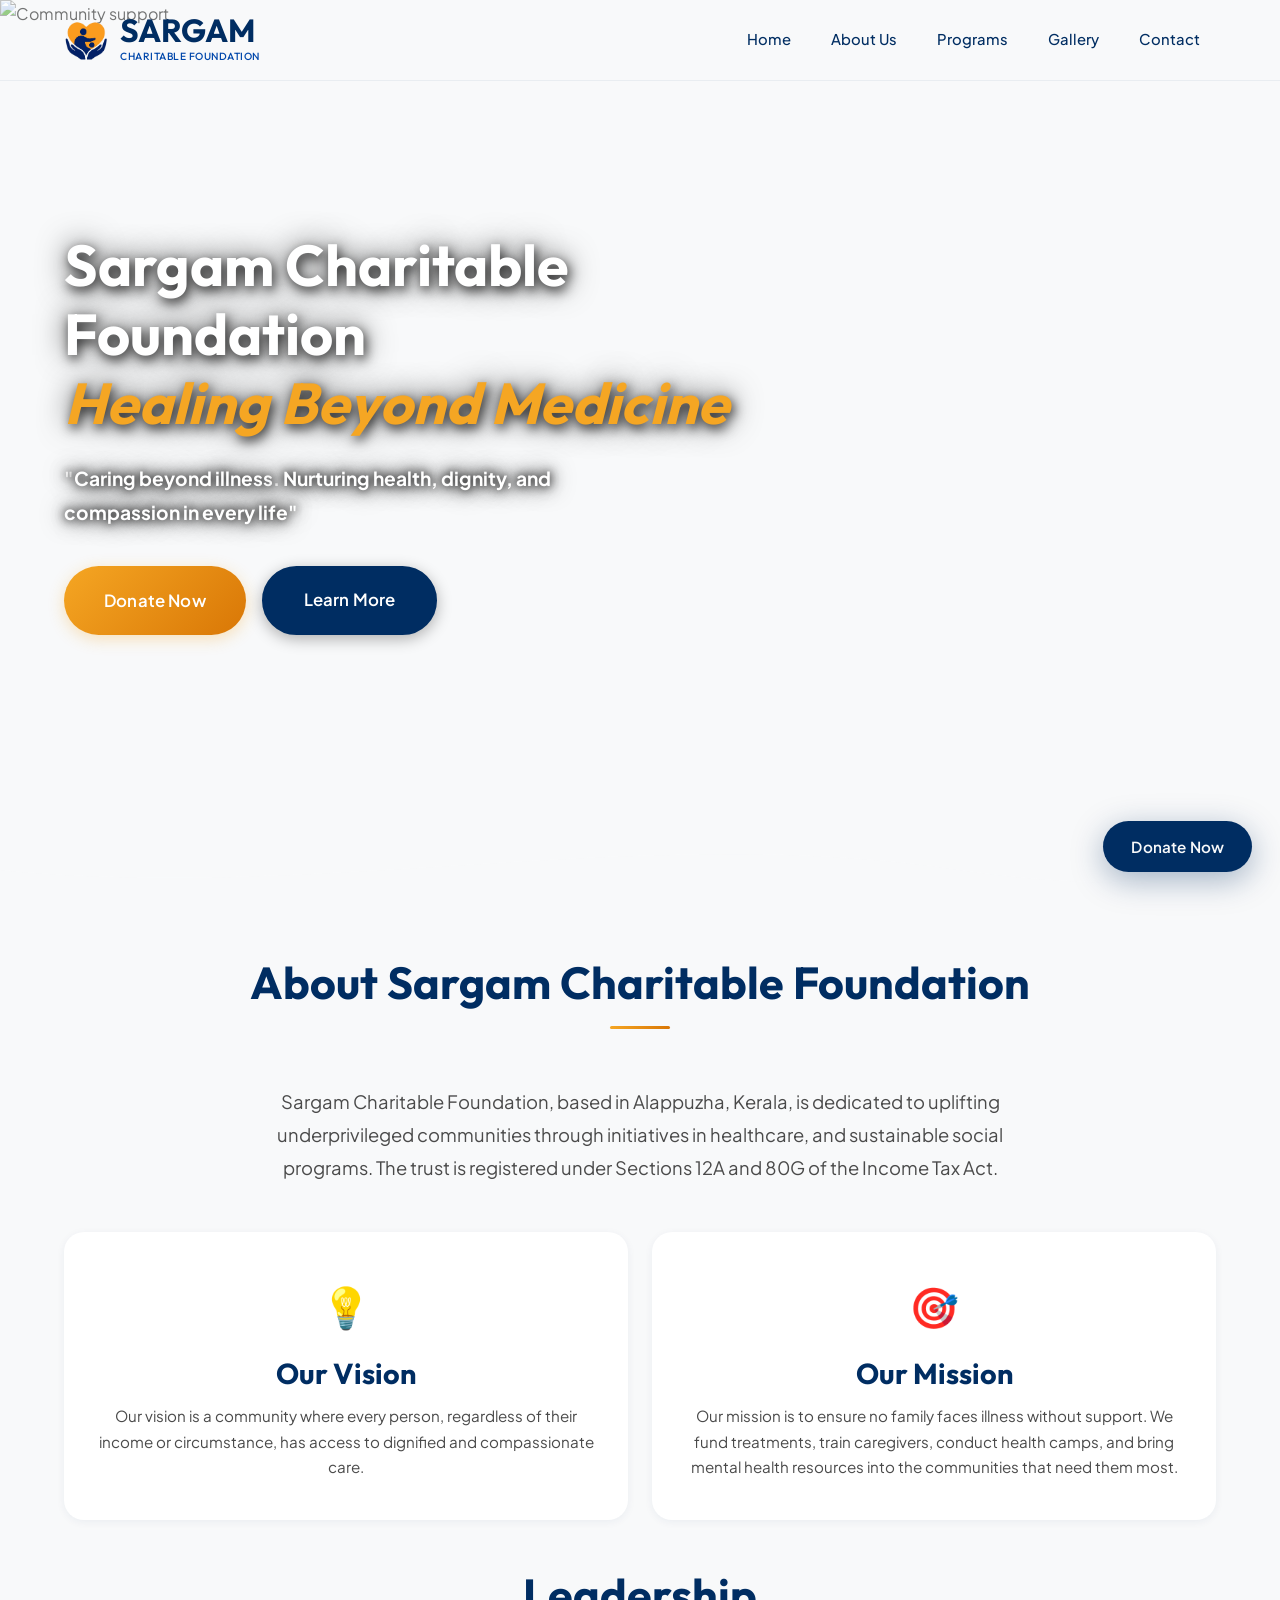
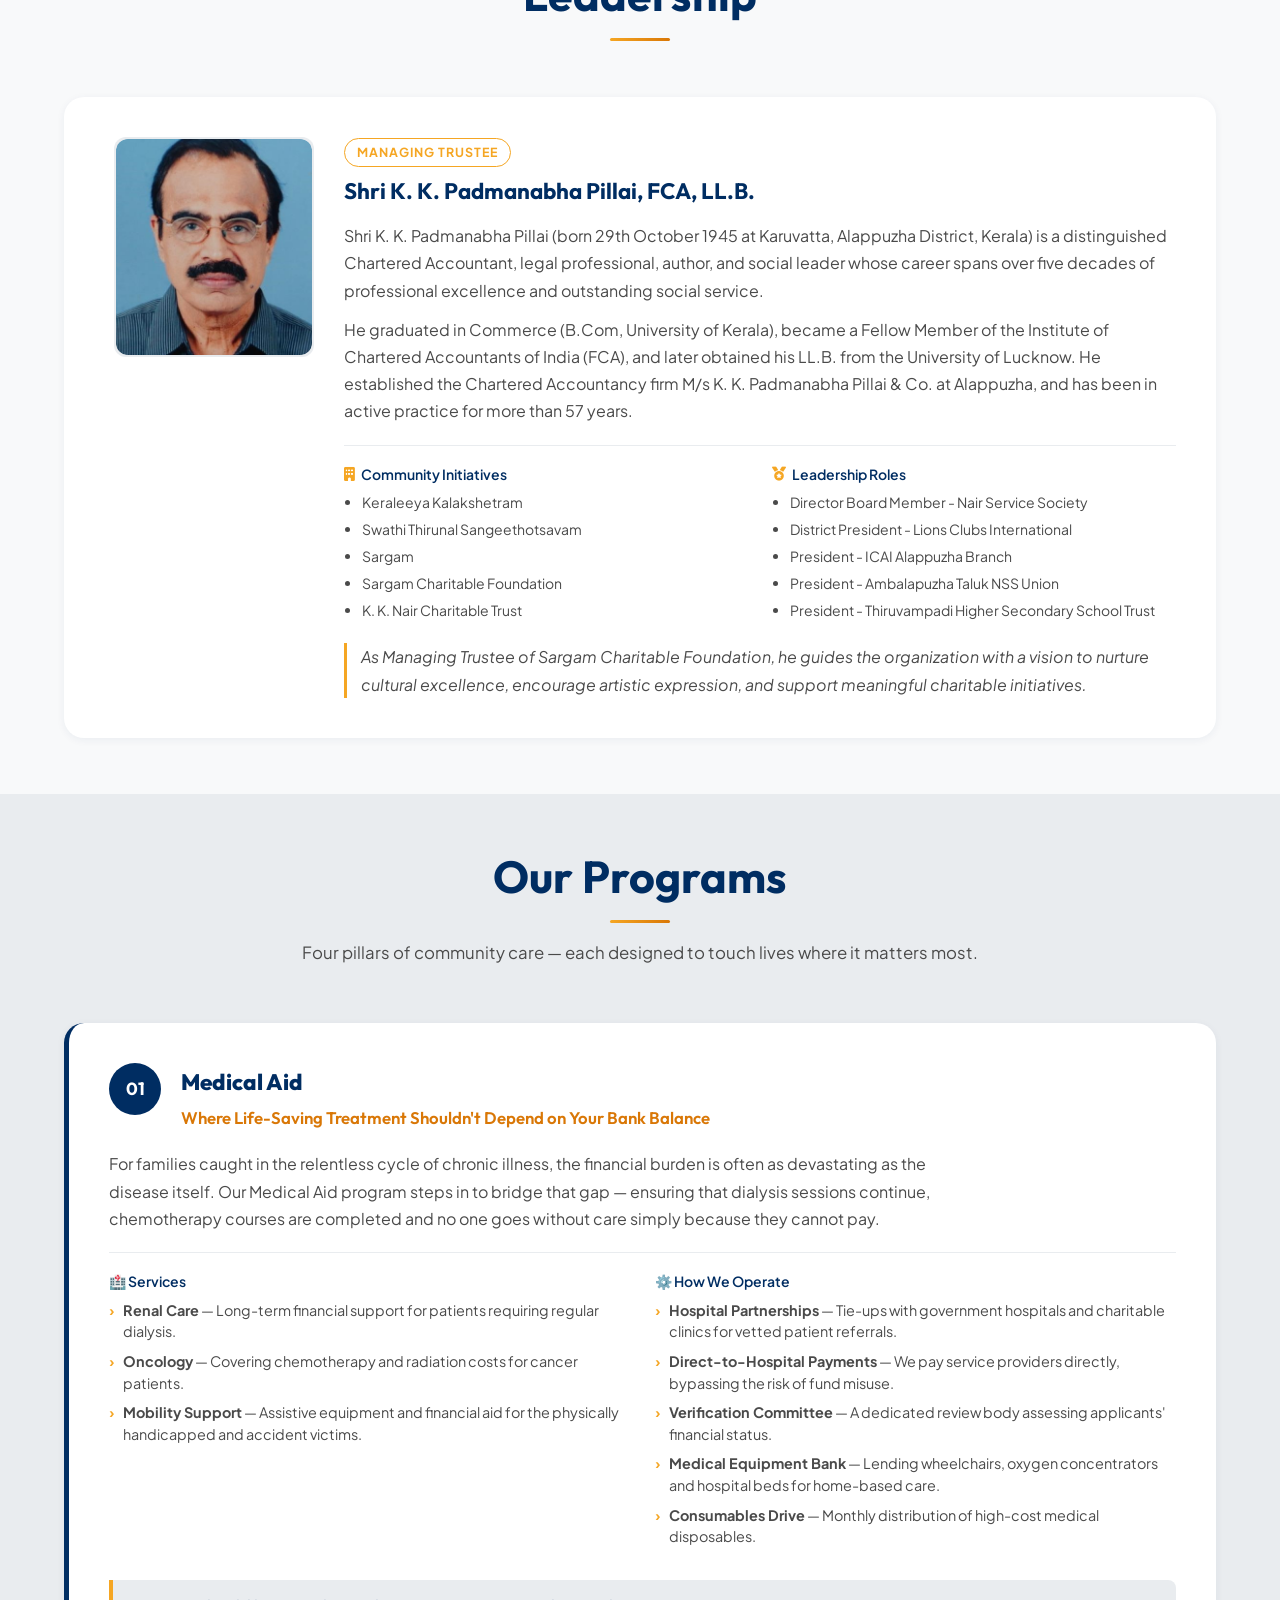
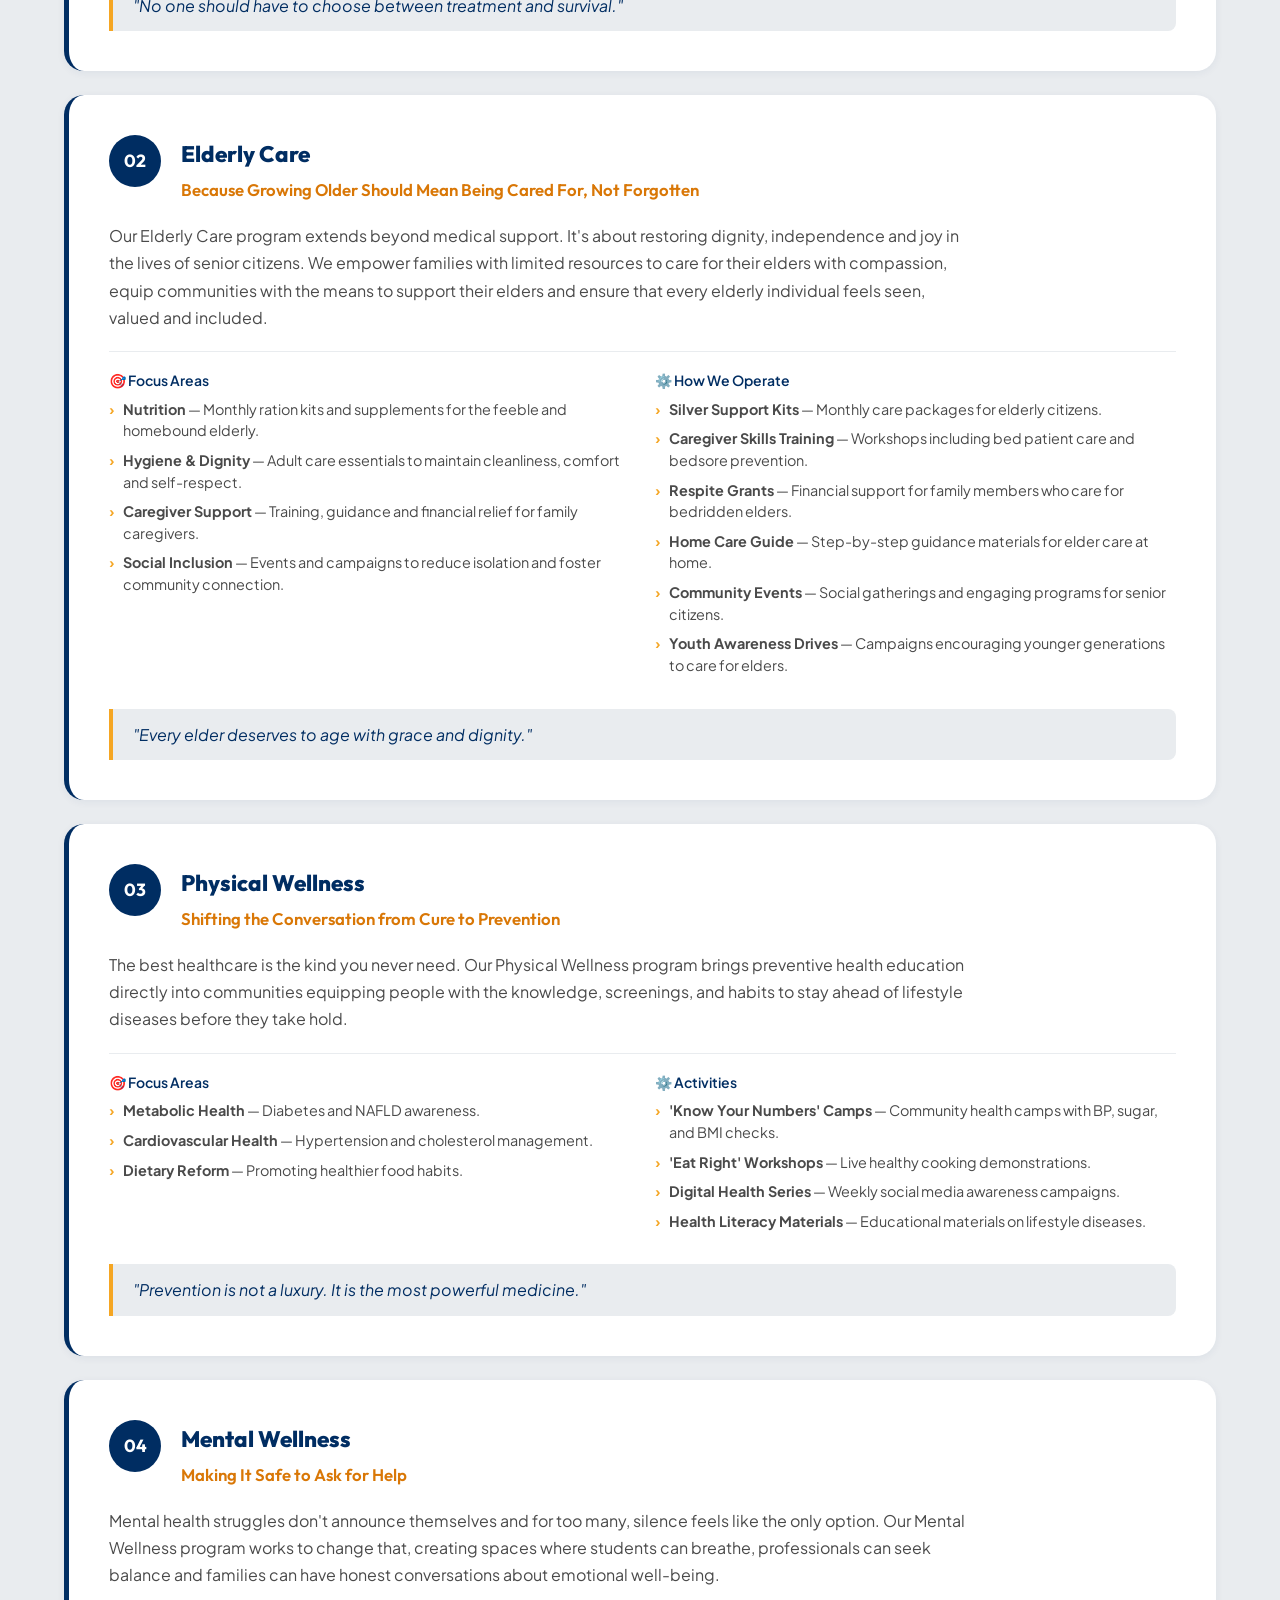
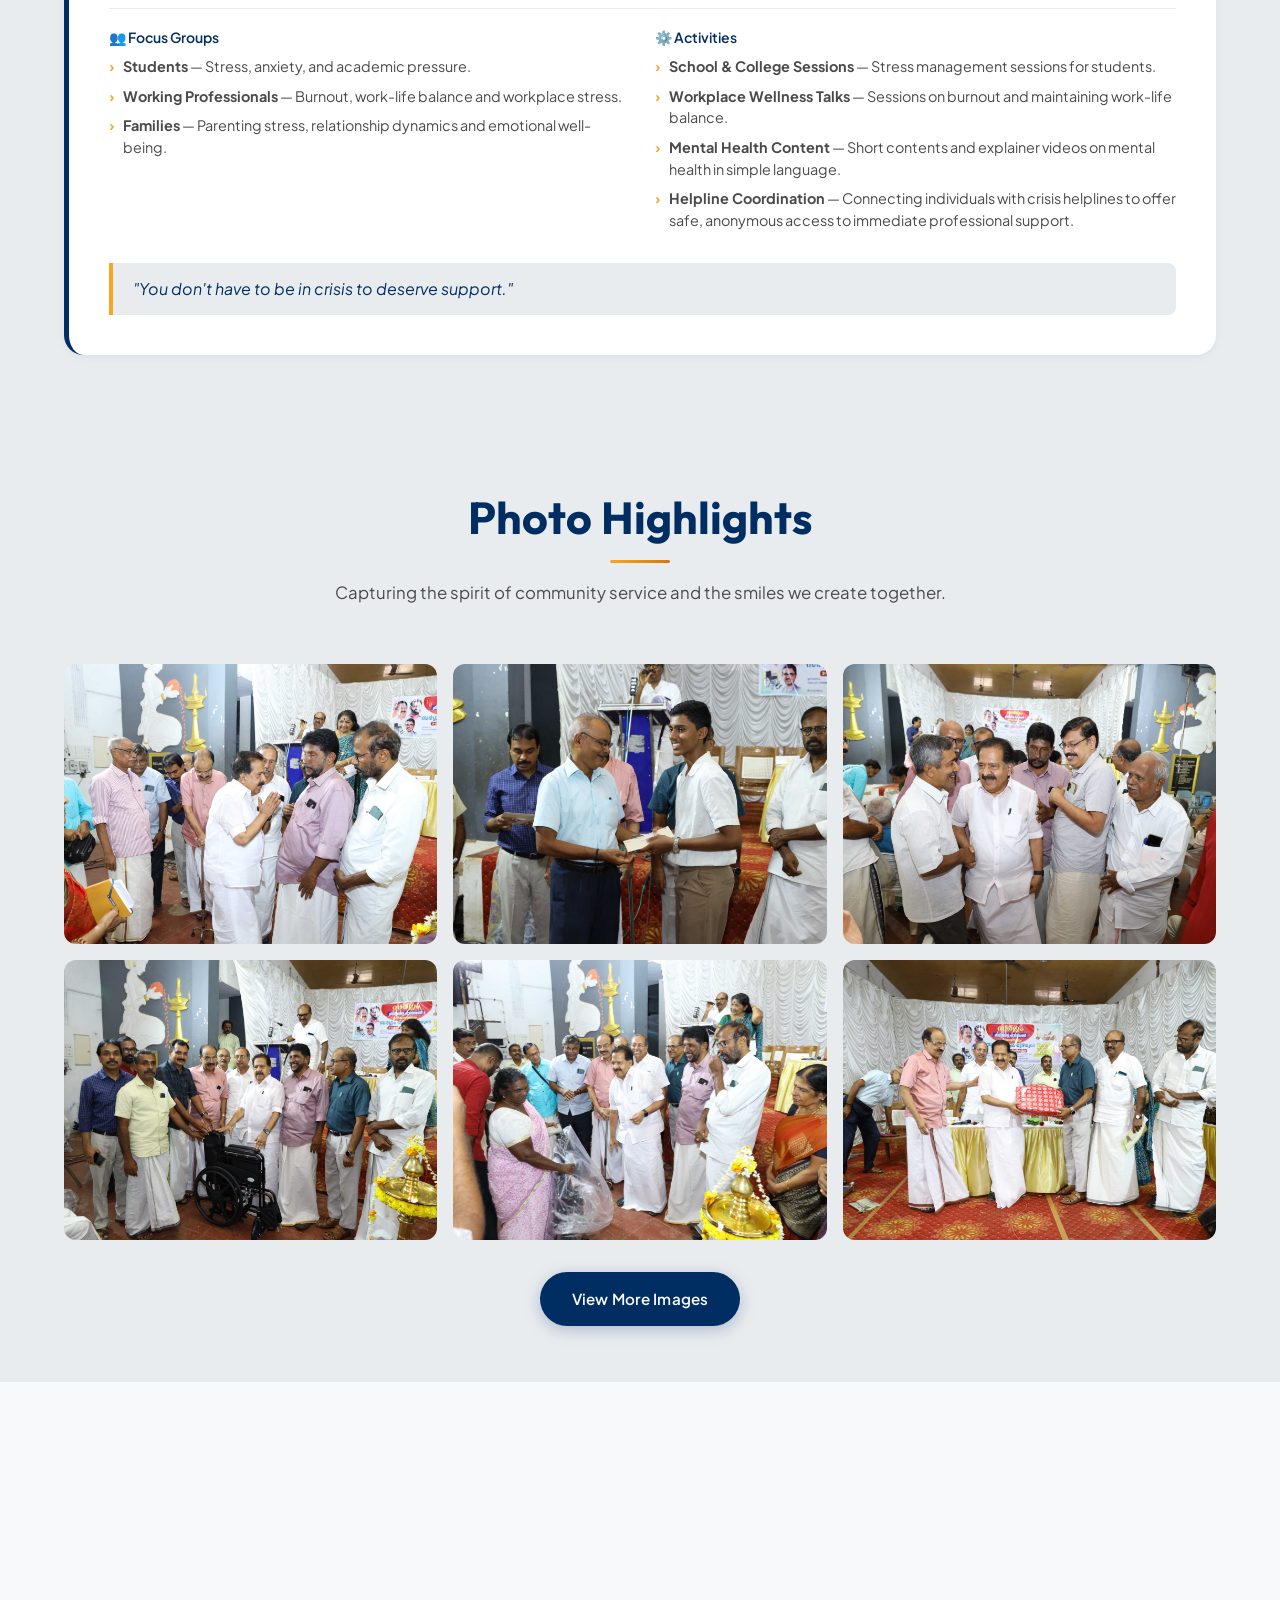
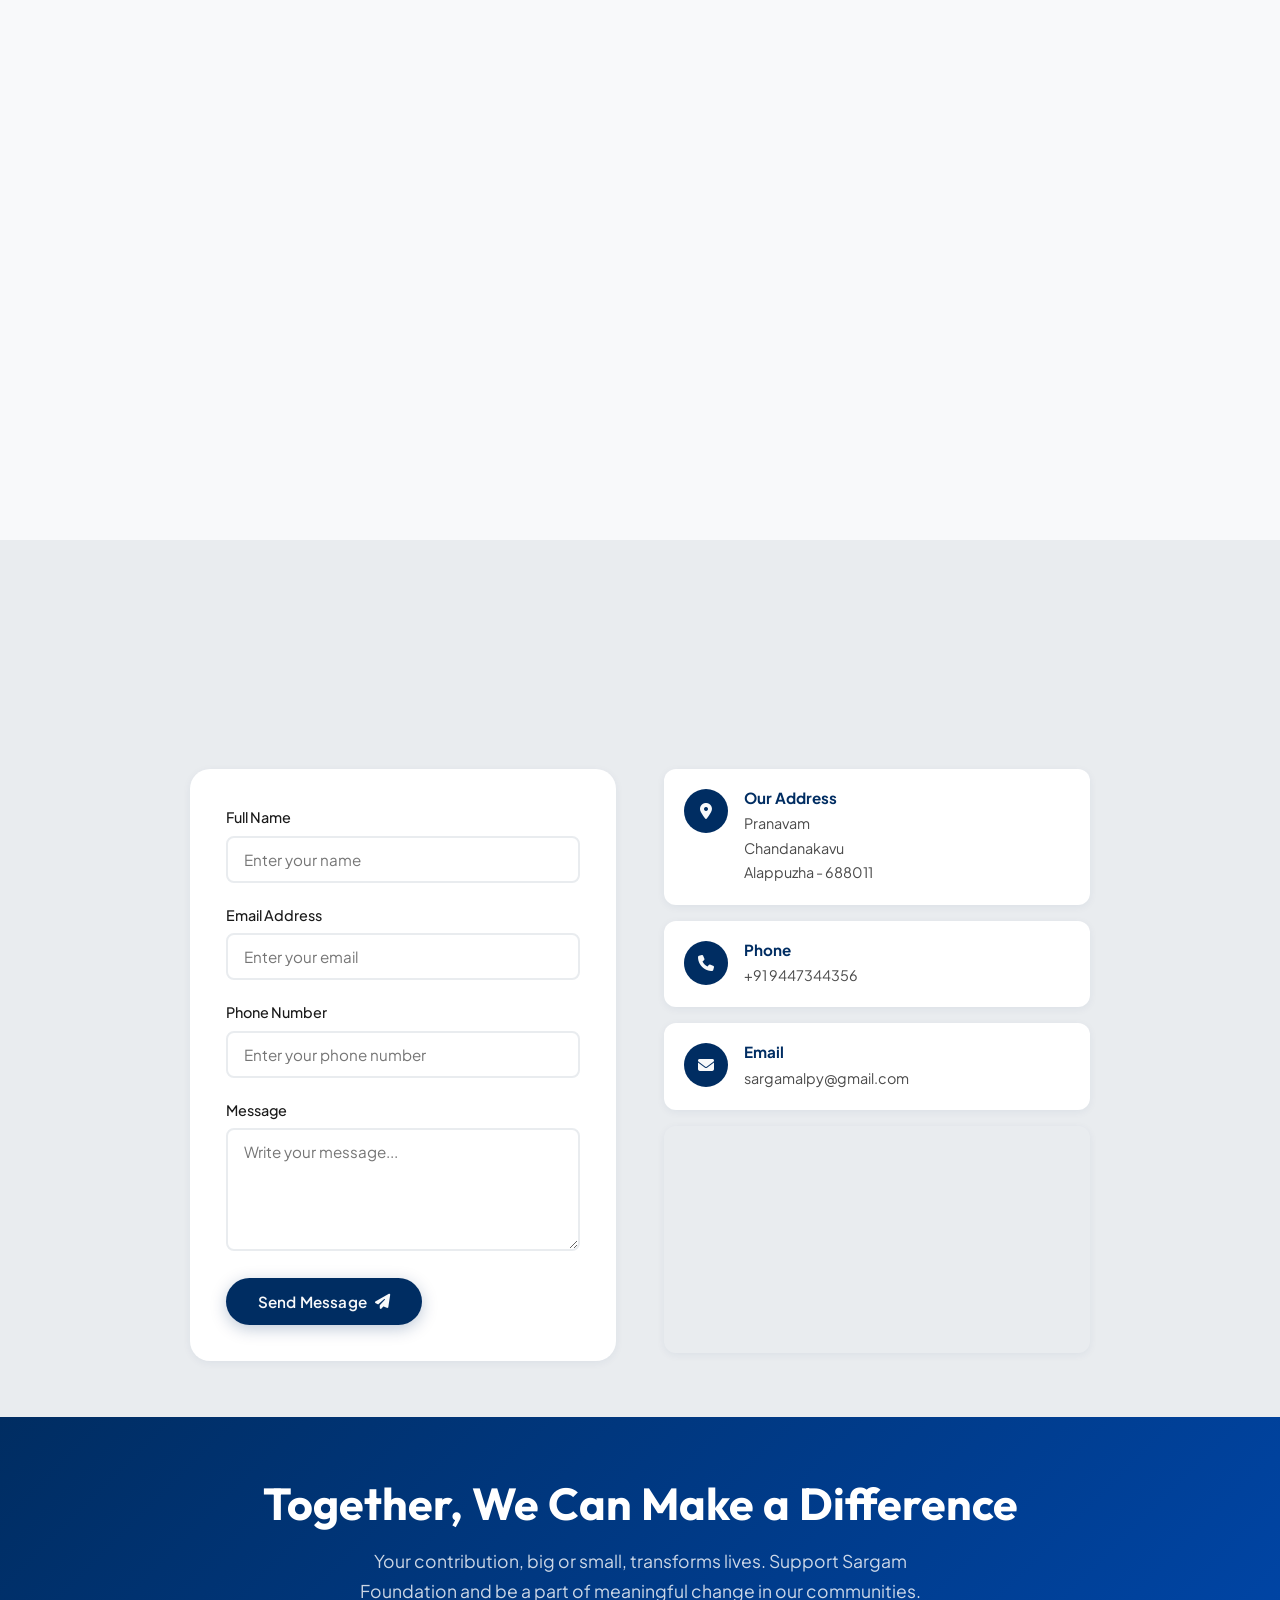
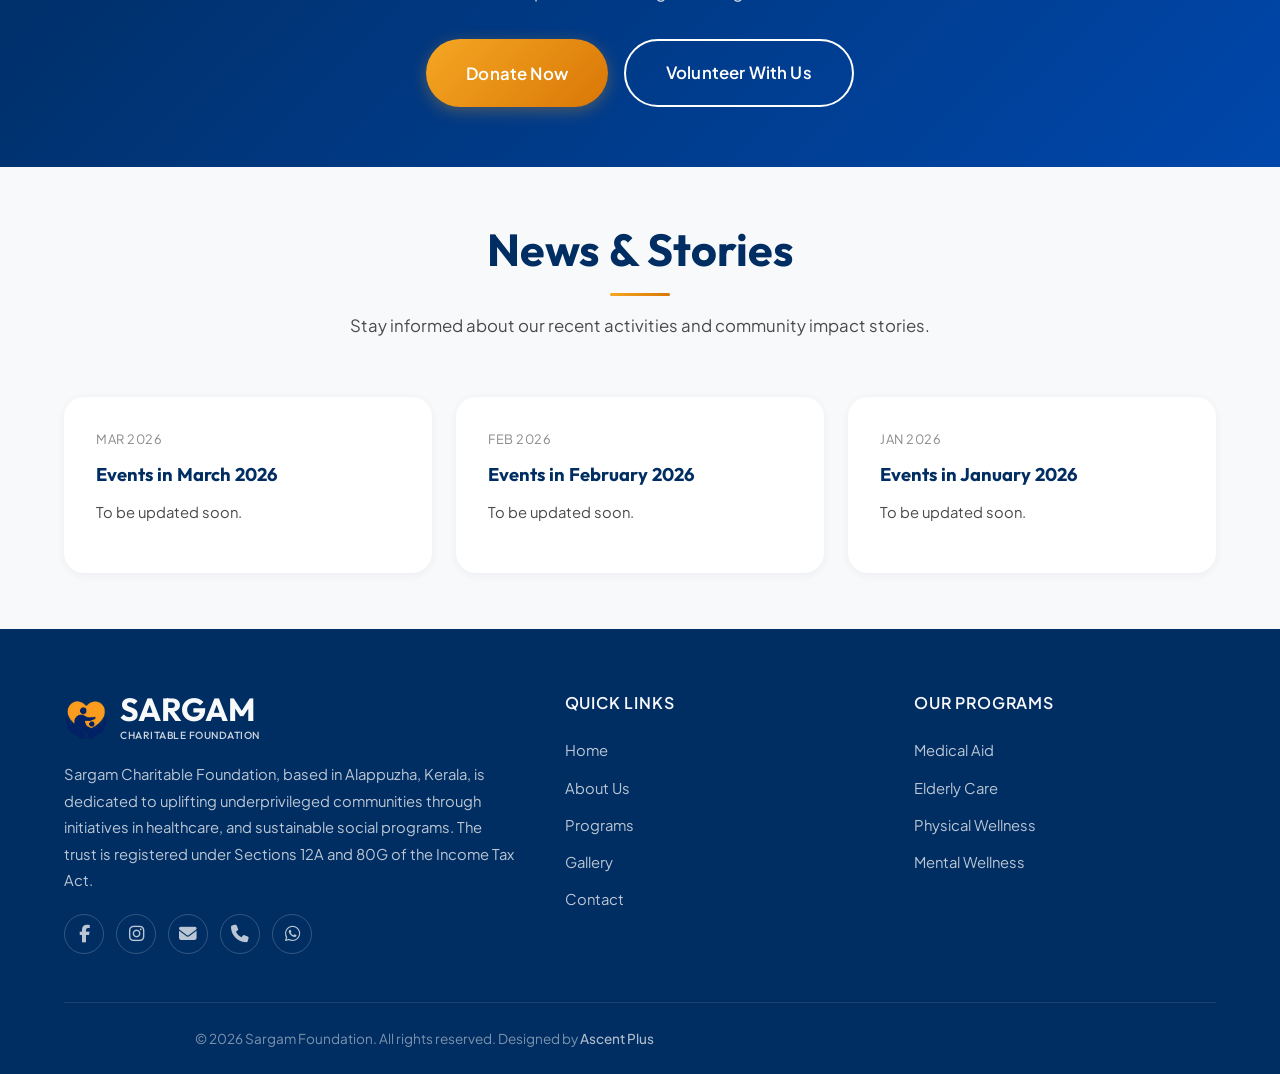
==== commit bc02837a: "Add files via upload" ====
--- a/index.html
+++ b/index.html
@@ -49,7 +49,7 @@
   </script>
 </head>
 
-<body>
+<body class="home-page">
 
   <!-- ========== HEADER ========== -->
   <header class="header" id="header">
@@ -185,11 +185,11 @@
               <div class="leadership-col">
                 <h5><i class="fas fa-medal" style="color:var(--accent-warm);"></i> Leadership Roles</h5>
                 <ul>
-                  <li>Director Board Member – Nair Service Society</li>
-                  <li>District President – Lions Clubs International</li>
-                  <li>President – ICAI Alappuzha Branch</li>
-                  <li>President – Ambalapuzha Taluk NSS Union</li>
-                  <li>President – Thiruvampadi Higher Secondary School Trust</li>
+                  <li>Director Board Member - Nair Service Society</li>
+                  <li>District President - Lions Clubs International</li>
+                  <li>President - ICAI Alappuzha Branch</li>
+                  <li>President - Ambalapuzha Taluk NSS Union</li>
+                  <li>President - Thiruvampadi Higher Secondary School Trust</li>
                 </ul>
               </div>
             </div>
--- a/css/style.css
+++ b/css/style.css
@@ -1,7 +1,3 @@
-/* ============================================
-   SARGAM FOUNDATION — Design System & Global Styles
-   ============================================ */
-
 /* Google Fonts */
 @import url('https://fonts.googleapis.com/css2?family=Outfit:wght@300;400;500;600;700;800&family=Plus+Jakarta+Sans:ital,wght@0,300;0,400;0,500;0,600;0,700;0,800;1,400&display=swap');
 
@@ -42,7 +38,6 @@
   --transition-slow: 0.5s cubic-bezier(0.4, 0, 0.2, 1);
 
   --header-height: 80px;
-  --ticker-height: 44px;
   --container-max: 1200px;
   --container-narrow: 900px;
 }
@@ -58,7 +53,7 @@
 
 html {
   scroll-behavior: smooth;
-  scroll-padding-top: calc(var(--header-height) + var(--ticker-height) + env(safe-area-inset-top, 0px));
+  scroll-padding-top: calc(var(--header-height) + env(safe-area-inset-top, 0px));
   font-size: 16px;
   overflow-x: hidden;
 }
@@ -290,7 +285,7 @@
   font-size: 0.95rem;
 }
 
-/* ---- Header / Navbar ---- */
+/* ---- Navbar ---- */
 .header {
   position: fixed;
   top: 0;
@@ -298,16 +293,19 @@
   right: 0;
   display: flex;
   flex-direction: column;
-  background: rgba(248, 249, 250, 0.5);
-  /* backdrop-filter: blur(12px); */
-  /* -webkit-backdrop-filter: blur(12px); */
+  background: rgba(248, 249, 250, 0.4);
   z-index: 1000;
   transition: background var(--transition-base), box-shadow var(--transition-base);
   border-bottom: 1px solid rgba(0, 45, 98, 0.06);
 }
 
+/* Gallery specific navbar background */
+.gallery-page .header:not(.scrolled) {
+  background: rgba(255, 255, 255, 1);
+}
+
 .header.scrolled {
-  background: rgba(248, 249, 250, 0.9);
+  background: rgb(255, 255, 255);
   box-shadow: var(--shadow-md);
 }
 
@@ -353,7 +351,6 @@
 .nav a:hover,
 .nav a.active {
   color: var(--plum);
-  /* background: var(--plum-glow); */
 }
 
 .header-donate {
@@ -414,7 +411,7 @@
     height: 100vh;
     background: var(--milk);
     flex-direction: column;
-    padding: calc(var(--header-height) + var(--ticker-height) + 40px) 32px 32px;
+    padding: calc(var(--header-height) + 10px) 32px 32px;
     gap: 4px;
     box-shadow: var(--shadow-xl);
     transition: right var(--transition-base);
@@ -572,47 +569,6 @@
 
   50% {
     transform: translateY(-6px);
-  }
-}
-
-/* ---- Ticker ---- */
-.ticker-wrap {
-  width: 100%;
-  overflow: hidden;
-  background: var(--accent-warm);
-  color: white;
-  height: var(--ticker-height);
-  display: flex;
-  align-items: center;
-  position: relative;
-  z-index: 999;
-  box-shadow: inset 0 1px 0 rgba(255, 255, 255, 0.1);
-}
-
-.ticker {
-  display: flex;
-  white-space: nowrap;
-  animation: ticker-animation 30s linear infinite;
-  width: max-content;
-}
-
-.ticker-item {
-  padding: 0 40px;
-  font-family: var(--font-heading);
-  font-weight: 600;
-  font-size: 0.95rem;
-  text-transform: uppercase;
-  letter-spacing: 0.08em;
-  color: white;
-}
-
-@keyframes ticker-animation {
-  0% {
-    transform: translateX(0);
-  }
-
-  100% {
-    transform: translateX(-50%);
   }
 }
 
--- a/css/home.css
+++ b/css/home.css
@@ -4,9 +4,8 @@
     display: flex;
     align-items: center;
     overflow: hidden;
-    padding-top: calc(var(--header-height) + var(--ticker-height) + env(safe-area-inset-top, 0px));
-}
-/* Unified header handles ticker spacing now */
+    padding-top: calc(var(--header-height) + env(safe-area-inset-top, 0px));
+}
 
 .hero-bg {
     position: absolute;
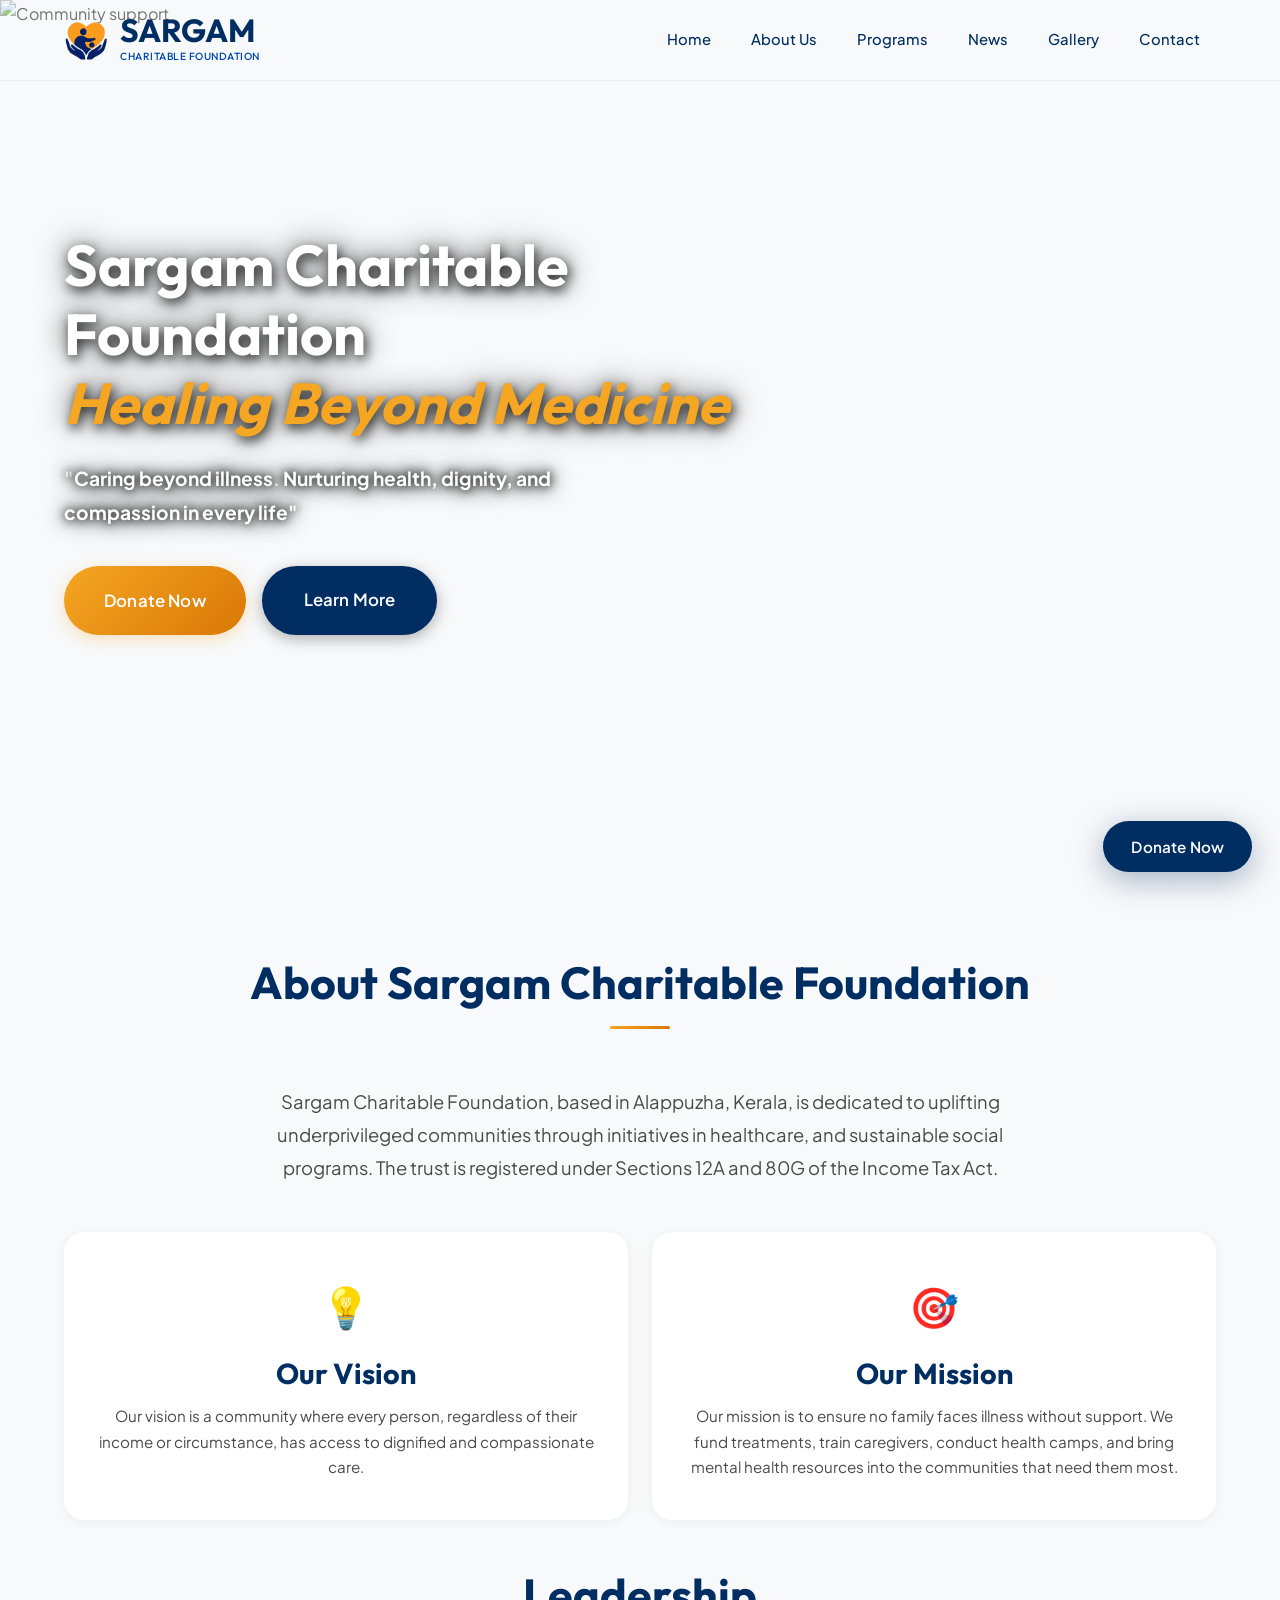
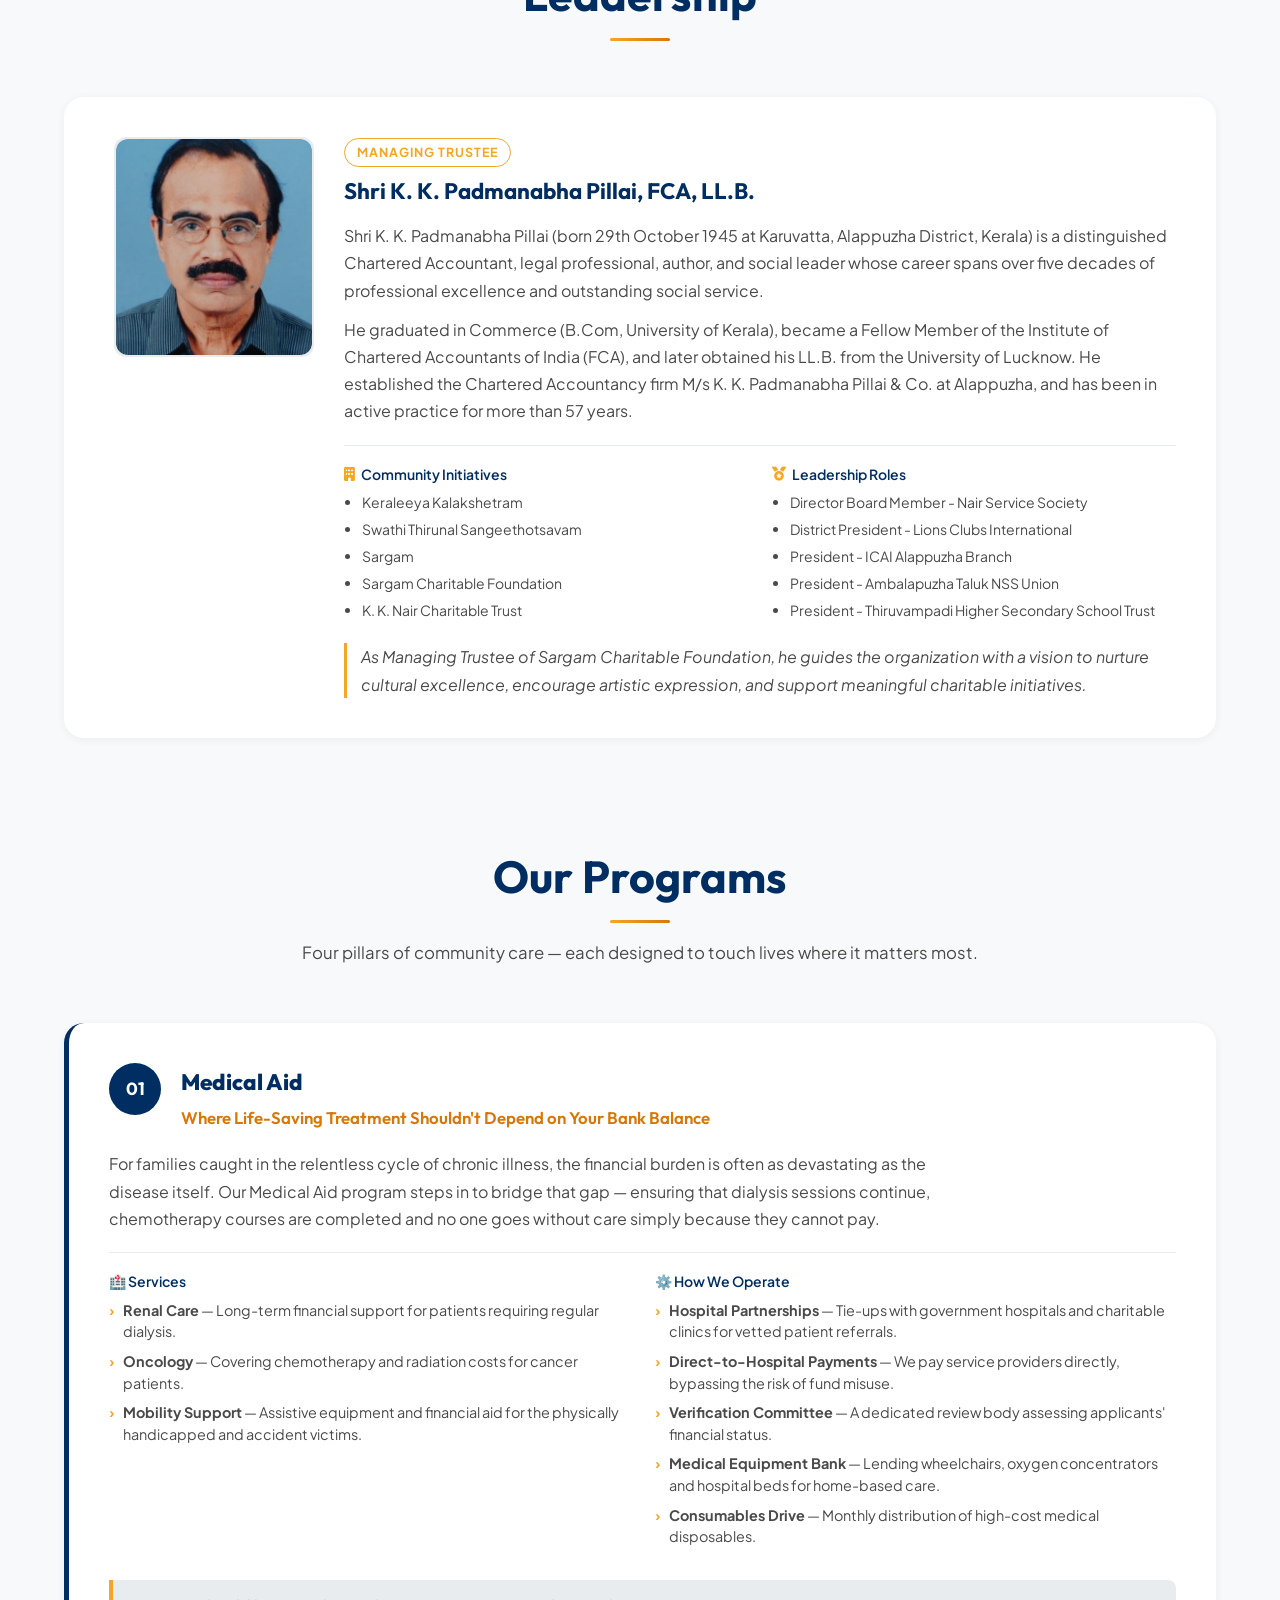
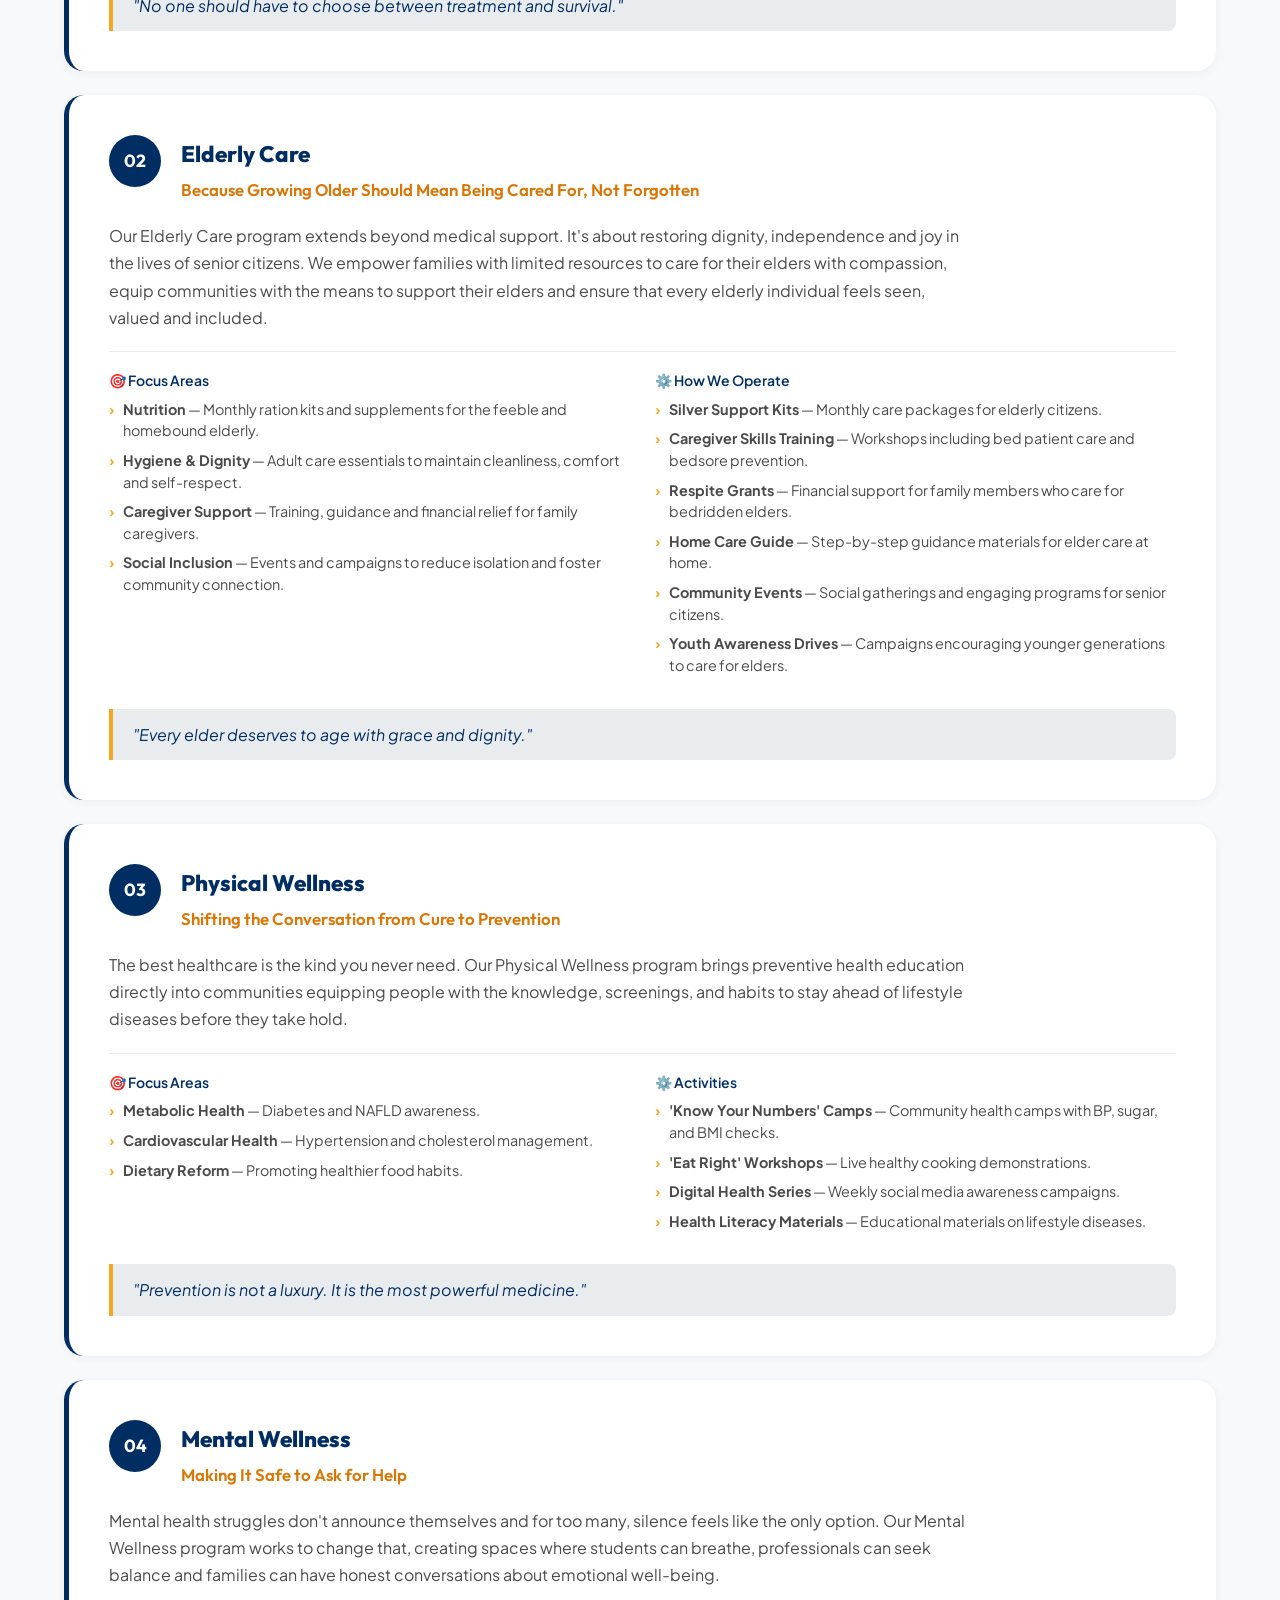
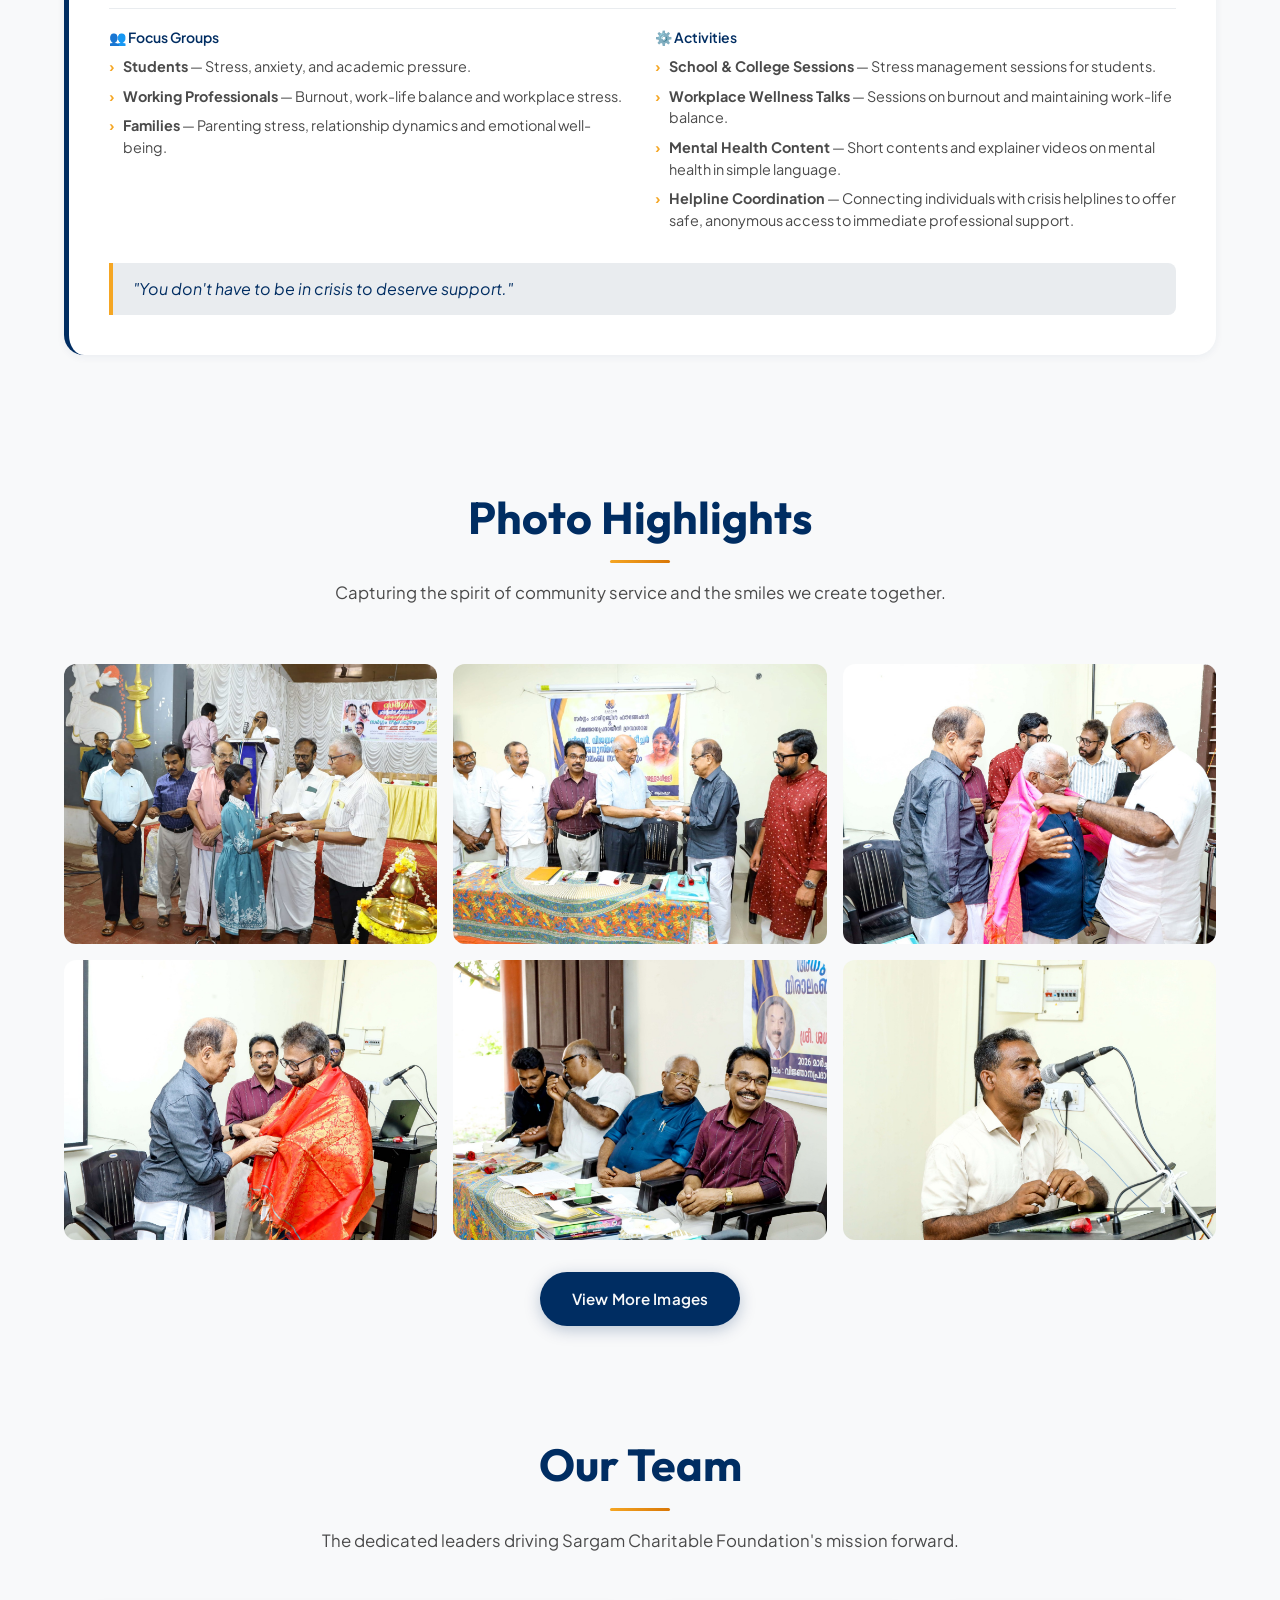
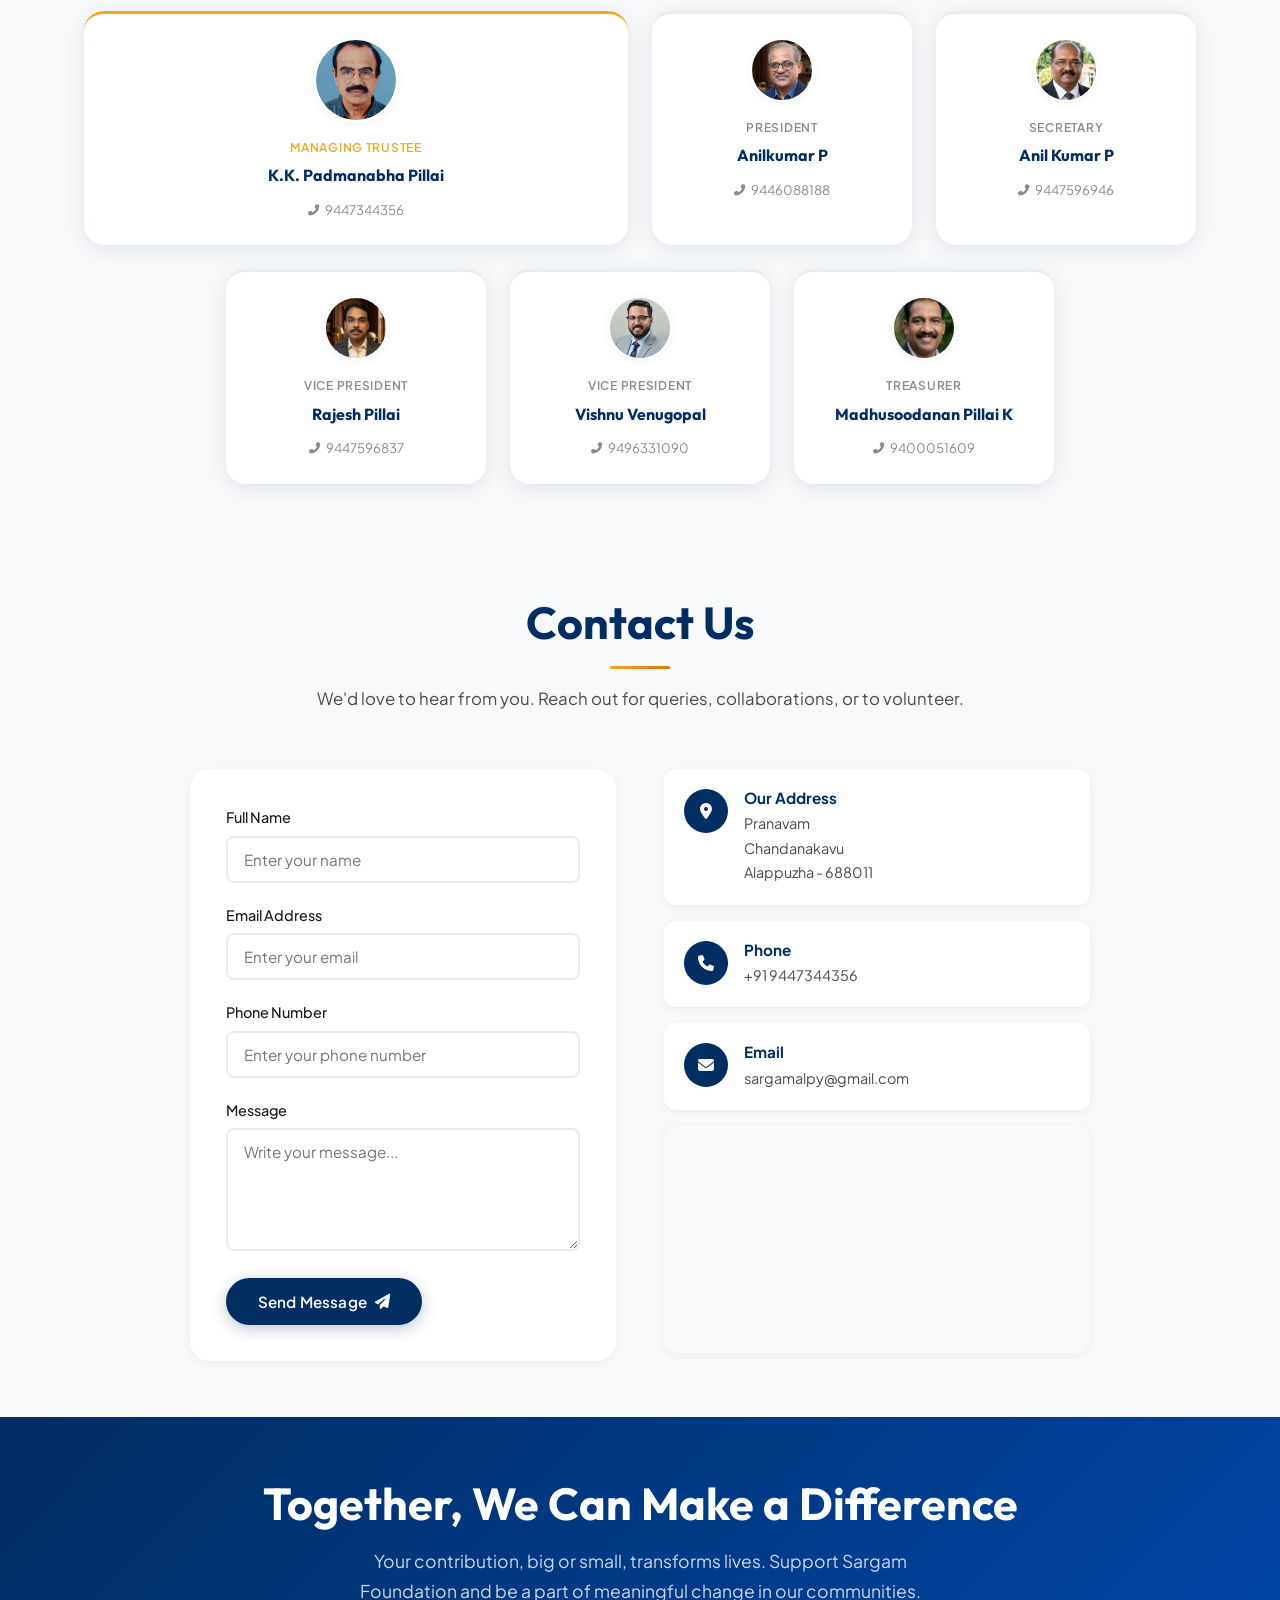
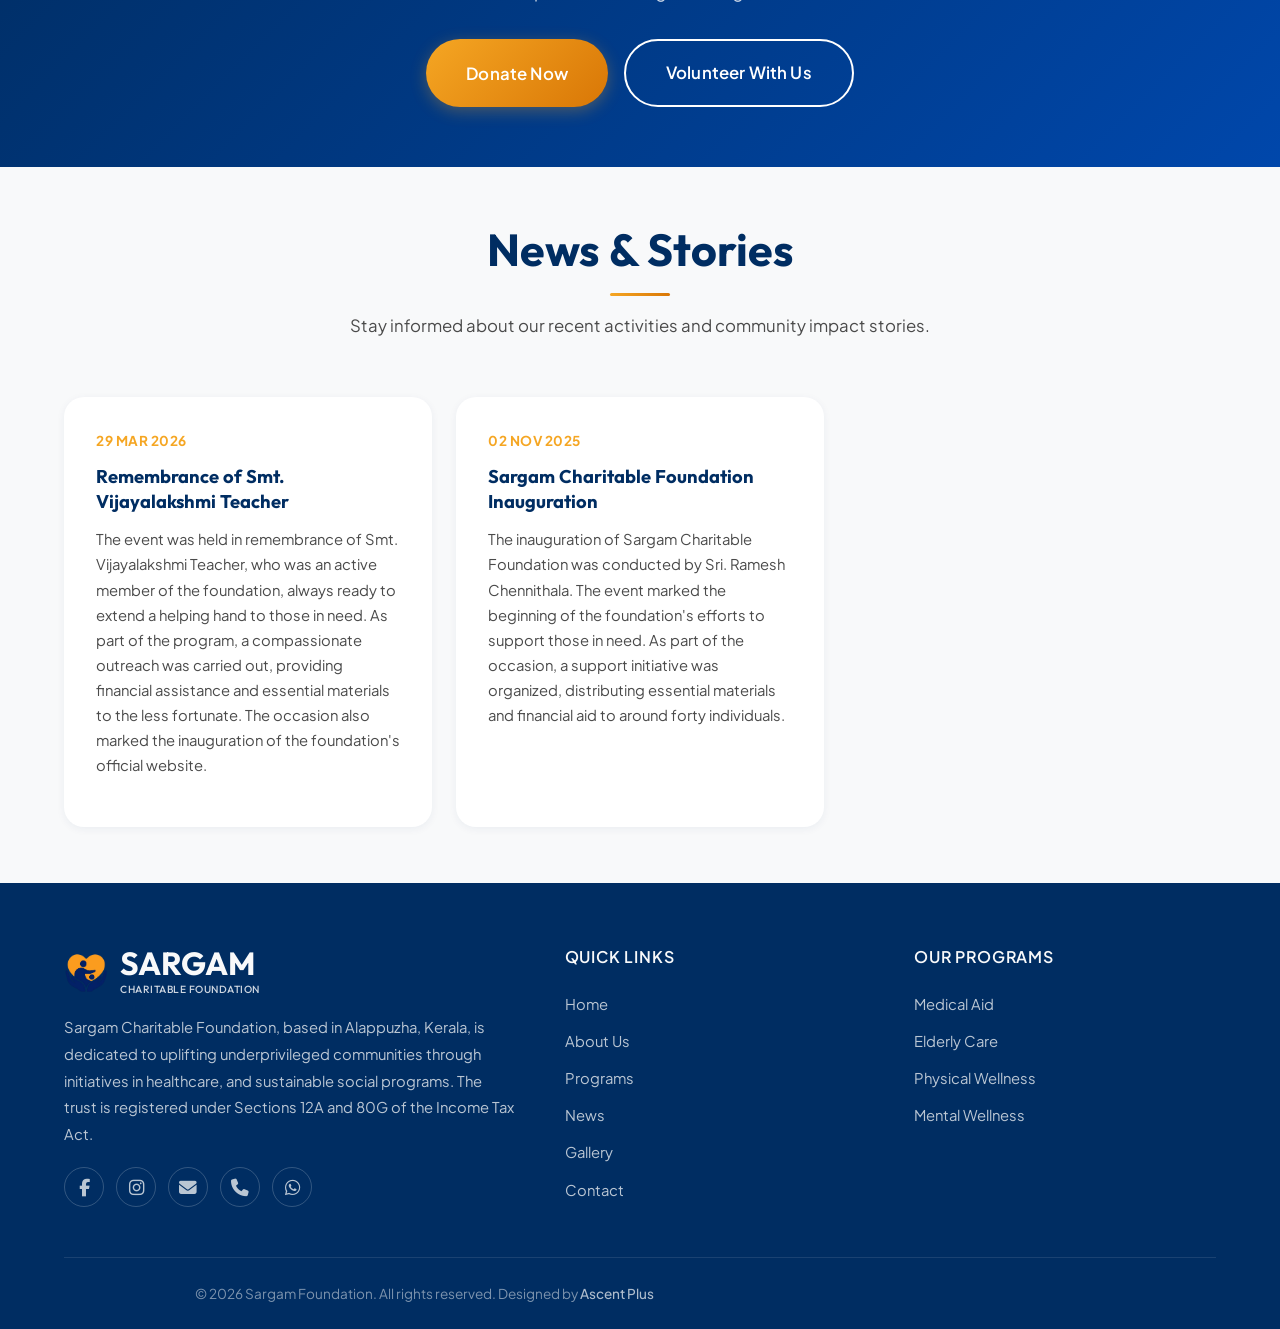
==== commit 3fbbe829: "Gallery and News Section Updates" ====
--- a/index.html
+++ b/index.html
@@ -69,6 +69,7 @@
         <a href="index.html#home">Home</a>
         <a href="index.html#about">About Us</a>
         <a href="index.html#events">Programs</a>
+        <a href="index.html#blog">News</a>
         <a href="gallery.html">Gallery</a>
         <a href="index.html#contact">Contact</a>
       </nav>
@@ -616,19 +617,20 @@
 
         <div class="blog-grid">
           <article class="blog-card reveal">
-            <div class="blog-date">Mar 2026</div>
-            <h3>Events in March 2026</h3>
-            <p>To be updated soon.</p>
+            <div class="blog-date">29 Mar 2026</div>
+            <h3>Remembrance of Smt. Vijayalakshmi Teacher</h3>
+            <p>The event was held in remembrance of Smt. Vijayalakshmi Teacher, who was an active member of the
+              foundation, always ready to extend a helping hand to those in need. As part of the program, a
+              compassionate outreach was carried out, providing financial assistance and essential materials
+              to the less fortunate. The occasion also marked the inauguration of the foundation's official website.</p>
           </article>
           <article class="blog-card reveal">
-            <div class="blog-date">Feb 2026</div>
-            <h3>Events in February 2026</h3>
-            <p>To be updated soon.</p>
-          </article>
-          <article class="blog-card reveal">
-            <div class="blog-date">Jan 2026</div>
-            <h3>Events in January 2026</h3>
-            <p>To be updated soon.</p>
+            <div class="blog-date">02 Nov 2025</div>
+            <h3>Sargam Charitable Foundation Inauguration</h3>
+            <p>The inauguration of Sargam Charitable Foundation was conducted by Sri. Ramesh Chennithala. The event
+              marked the beginning of the foundation's efforts to support those in need. As part of the occasion, a
+              support initiative was organized, distributing essential materials and financial aid to around forty
+              individuals.</p>
           </article>
         </div>
       </div>
@@ -669,6 +671,7 @@
           <a href="index.html#home">Home</a>
           <a href="index.html#about">About Us</a>
           <a href="index.html#events">Programs</a>
+          <a href="index.html#blog">News</a>
           <a href="gallery.html">Gallery</a>
           <a href="index.html#contact">Contact</a>
         </div>
@@ -740,9 +743,11 @@
       // Populate gallery preview
       const galleryGrid = document.getElementById('galleryPreviewGrid');
       if (galleryGrid) {
-        const photos = DataStore.getGallery();
+        const photos1 = DataStore.getGallery();
+        const photos2 = DataStore.getGallery2();
+        const allPhotos = [...photos2, ...photos1];
         // Shuffle the array to pick random images each load
-        const shuffledPhotos = [...photos].sort(() => 0.5 - Math.random());
+        const shuffledPhotos = allPhotos.sort(() => 0.5 - Math.random());
         galleryGrid.innerHTML = shuffledPhotos.slice(0, 6).map(photo => `
           <div class="gallery-item reveal">
             <img src="${photo.url}" alt="${photo.caption}" loading="lazy">
--- a/css/style.css
+++ b/css/style.css
@@ -247,7 +247,6 @@
   box-shadow: 0 6px 18px rgba(220, 53, 69, 0.3);
 }
 
-
 .btn-lg {
   padding: 18px 40px;
   font-size: 1.05rem;
@@ -365,7 +364,6 @@
   }
 }
 
-
 .hamburger {
   display: none;
   flex-direction: column;
@@ -428,7 +426,6 @@
     border-radius: var(--radius-md);
   }
 
-
   .mobile-overlay {
     position: fixed;
     inset: 0;
@@ -487,8 +484,6 @@
   color: var(--milk);
   padding-left: 6px;
 }
-
-
 
 .footer-social {
   display: flex;
@@ -611,12 +606,6 @@
   text-align: center;
 }
 
-
-
-.bg-milk-dark {
-  background: var(--milk-dark);
-}
-
 .mt-2 {
   margin-top: 16px;
 }
@@ -628,36 +617,6 @@
 .mt-6 {
   margin-top: 48px;
 }
-
-
-
-/* Badge */
-.badge {
-  display: inline-block;
-  padding: 6px 14px;
-  border-radius: var(--radius-full);
-  font-size: 0.775rem;
-  font-weight: 600;
-  text-transform: uppercase;
-  letter-spacing: 0.06em;
-}
-
-.badge-warm {
-  background: rgba(245, 166, 35, 0.12);
-  color: var(--accent-warm);
-}
-
-
-.badge-green {
-  background: rgba(94, 155, 118, 0.12);
-  color: var(--accent-green);
-}
-
-.badge-blue {
-  background: rgba(54, 162, 235, 0.12);
-  color: #36a2eb;
-}
-
 
 /* ---- Responsive ---- */
 @media (max-width: 1024px) {
@@ -755,7 +714,6 @@
   transform: translateY(0);
 }
 
-
 .donate-qr-content h3 {
   margin-bottom: 8px;
   color: var(--plum);
--- a/css/home.css
+++ b/css/home.css
@@ -205,9 +205,6 @@
 .gallery-item:hover img {
     transform: scale(1.08);
 }
-
-
-
 
 .contact-grid {
     display: grid;
@@ -327,7 +324,7 @@
     flex-wrap: wrap;
 }
 
-/* ---- Blog / News ---- */
+/* ---- News ---- */
 .blog-grid {
     display: grid;
     grid-template-columns: repeat(3, 1fr);
@@ -349,8 +346,9 @@
 }
 
 .blog-date {
-    font-size: 0.8rem;
-    color: var(--text-muted);
+    font-size: 0.85rem;
+    font-weight: 700;
+    color: var(--accent-warm);
     text-transform: uppercase;
     letter-spacing: 0.04em;
     margin-bottom: 12px;
@@ -668,7 +666,6 @@
 .team-card--featured {
     border-top-color: var(--accent-warm);
     flex: 0 1 544px;
-    /* 260*2 + 24 gap */
 }
 
 .team-avatar {
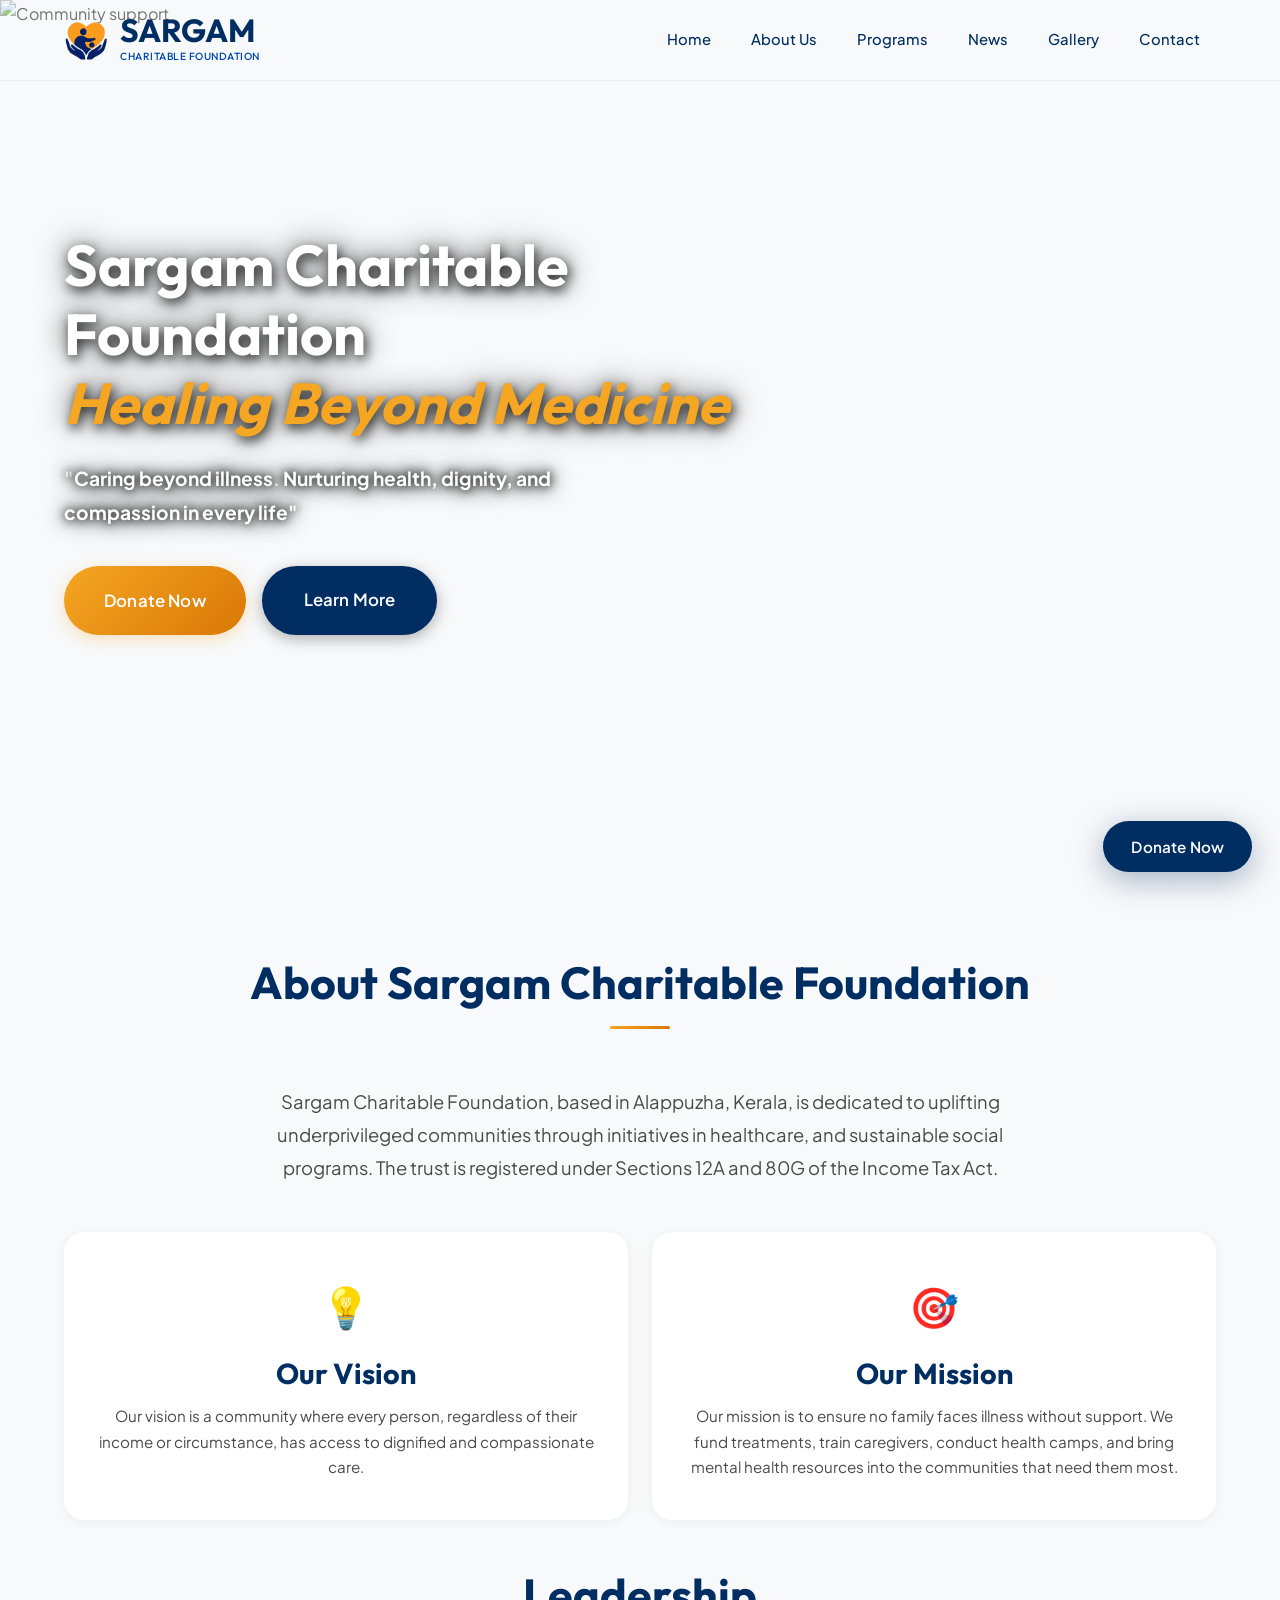
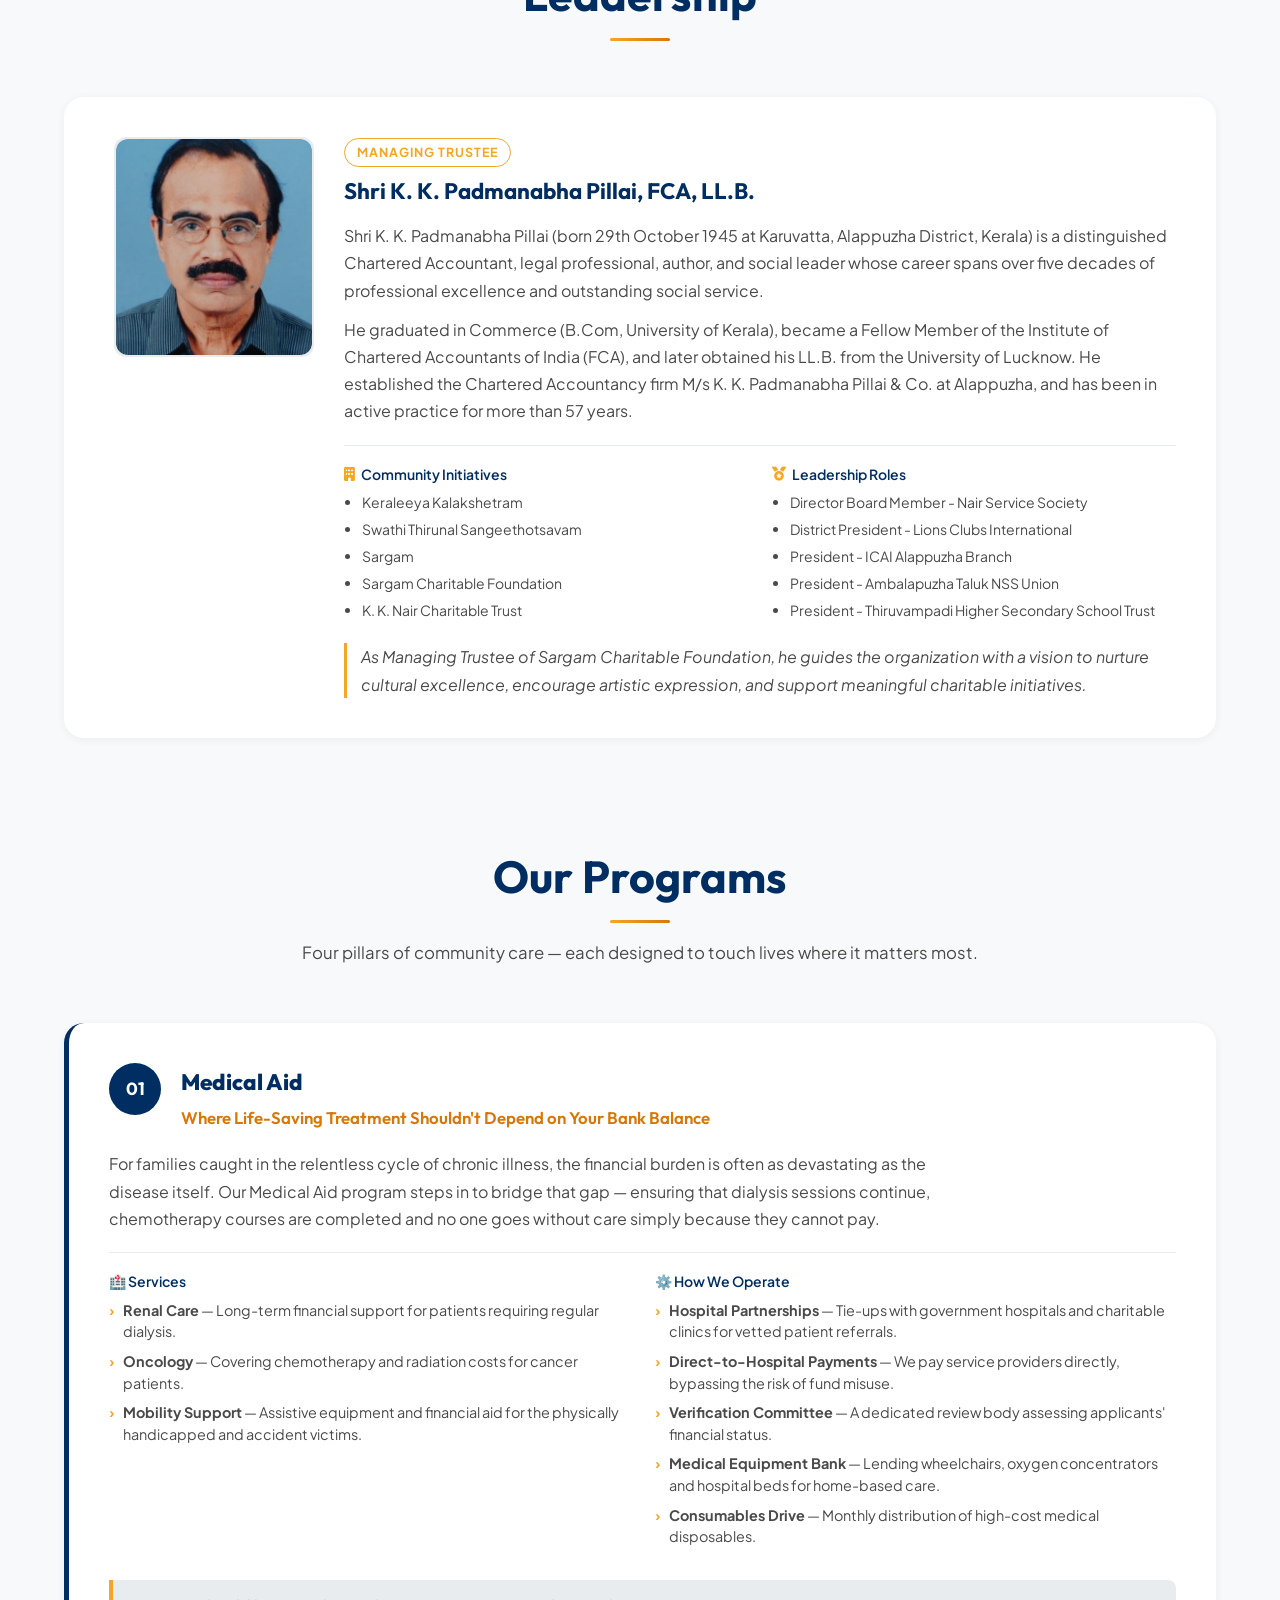
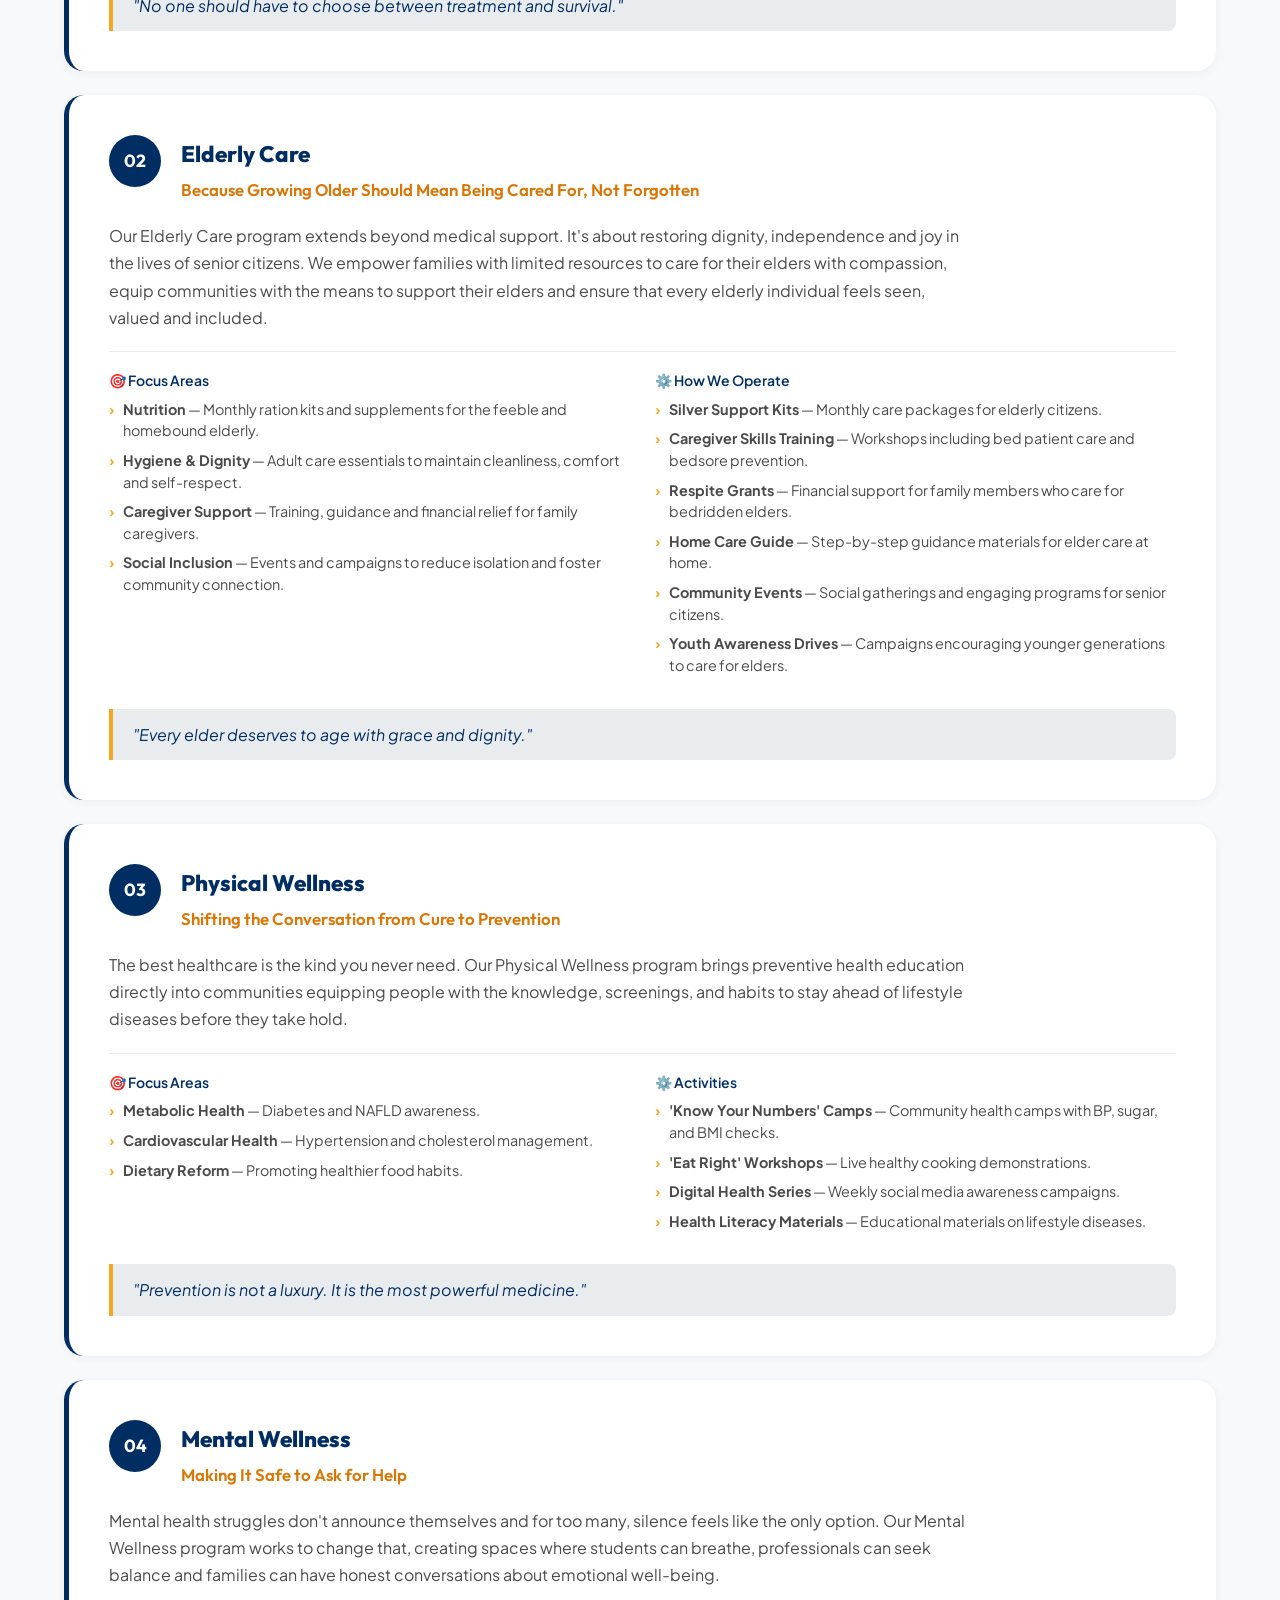
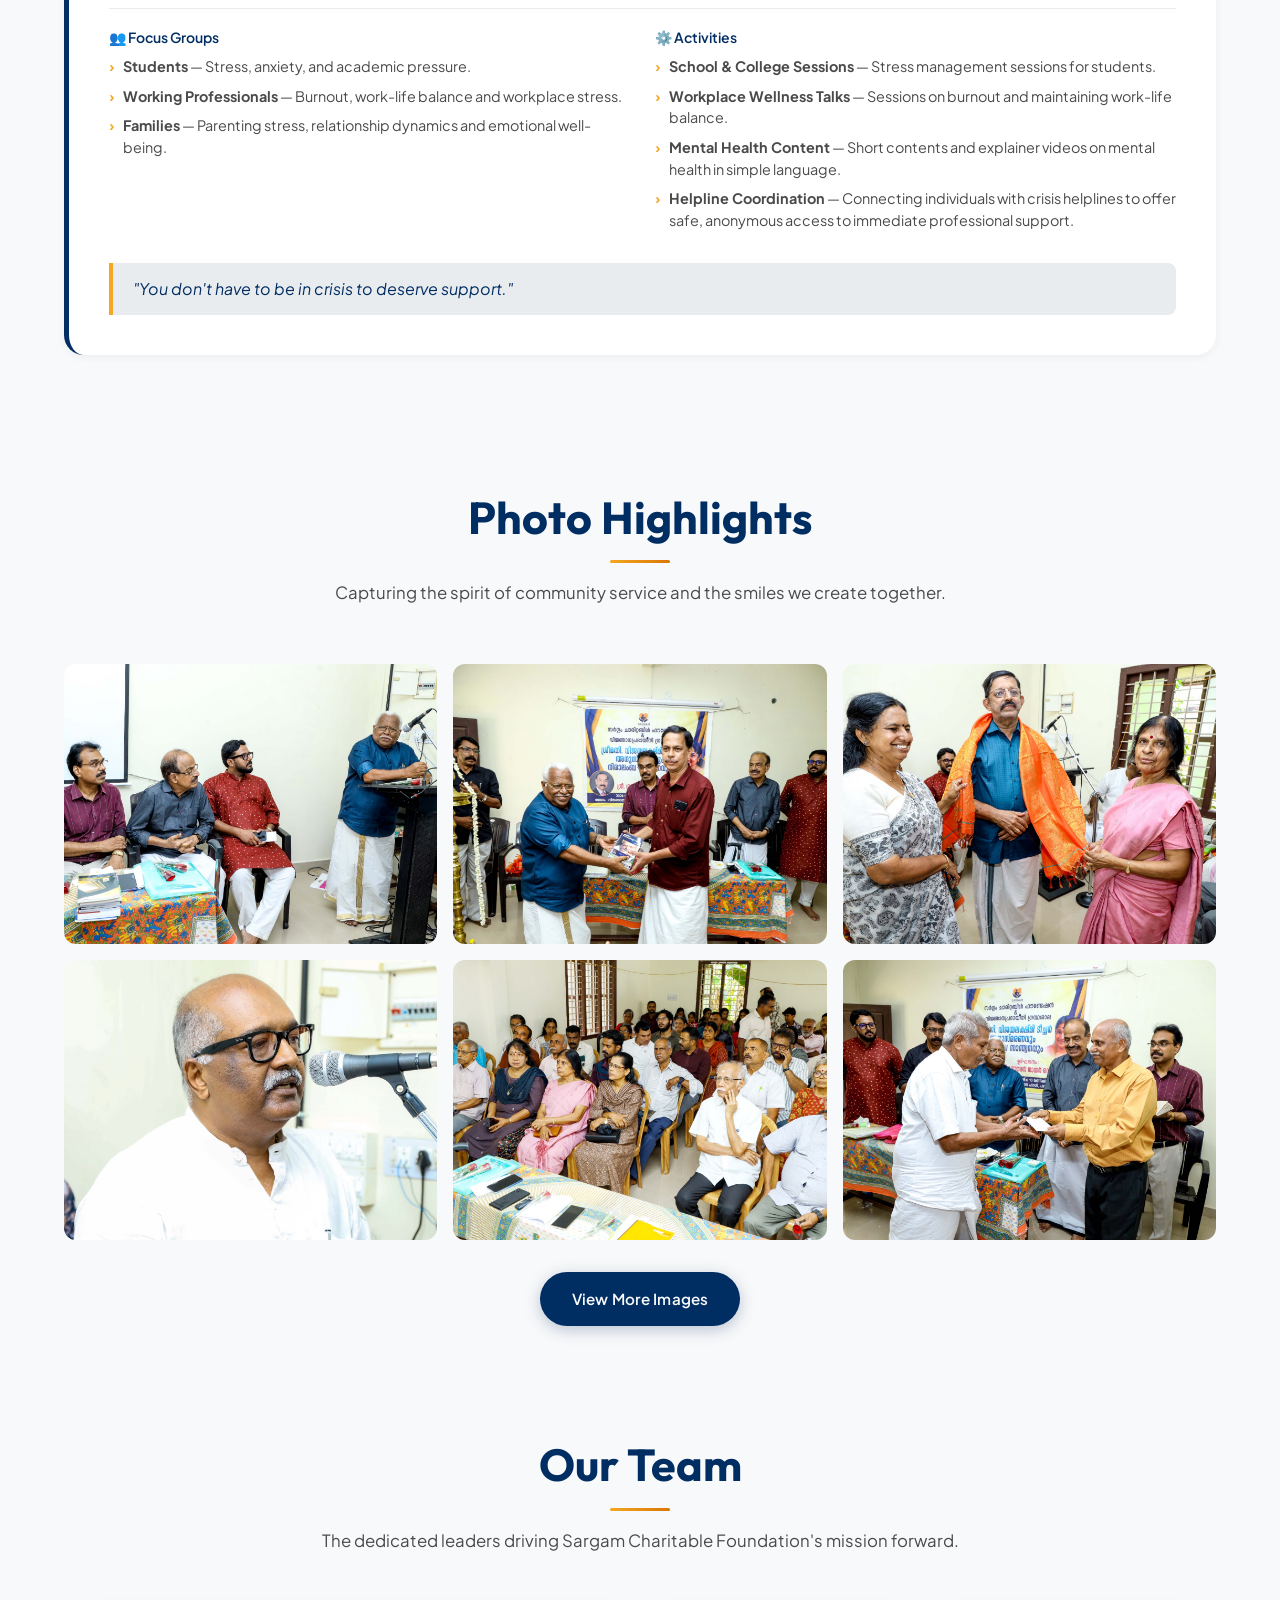
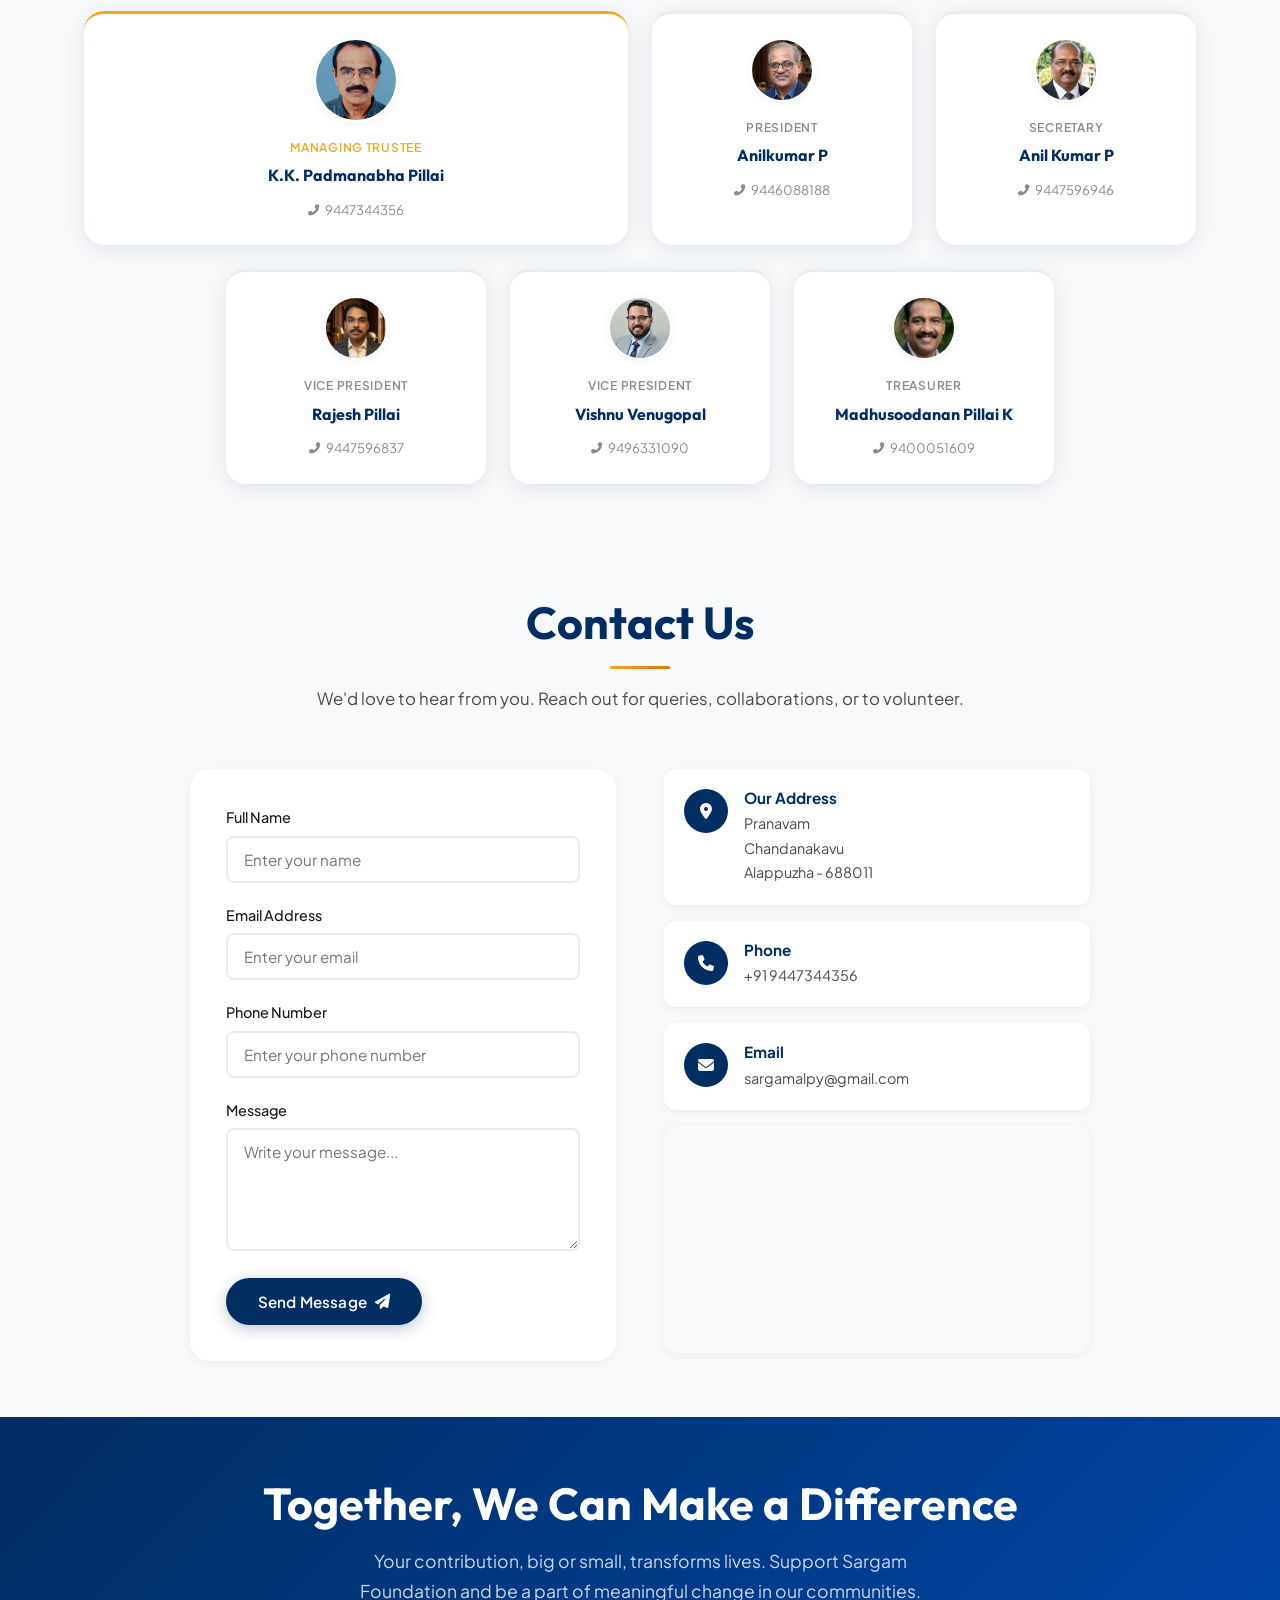
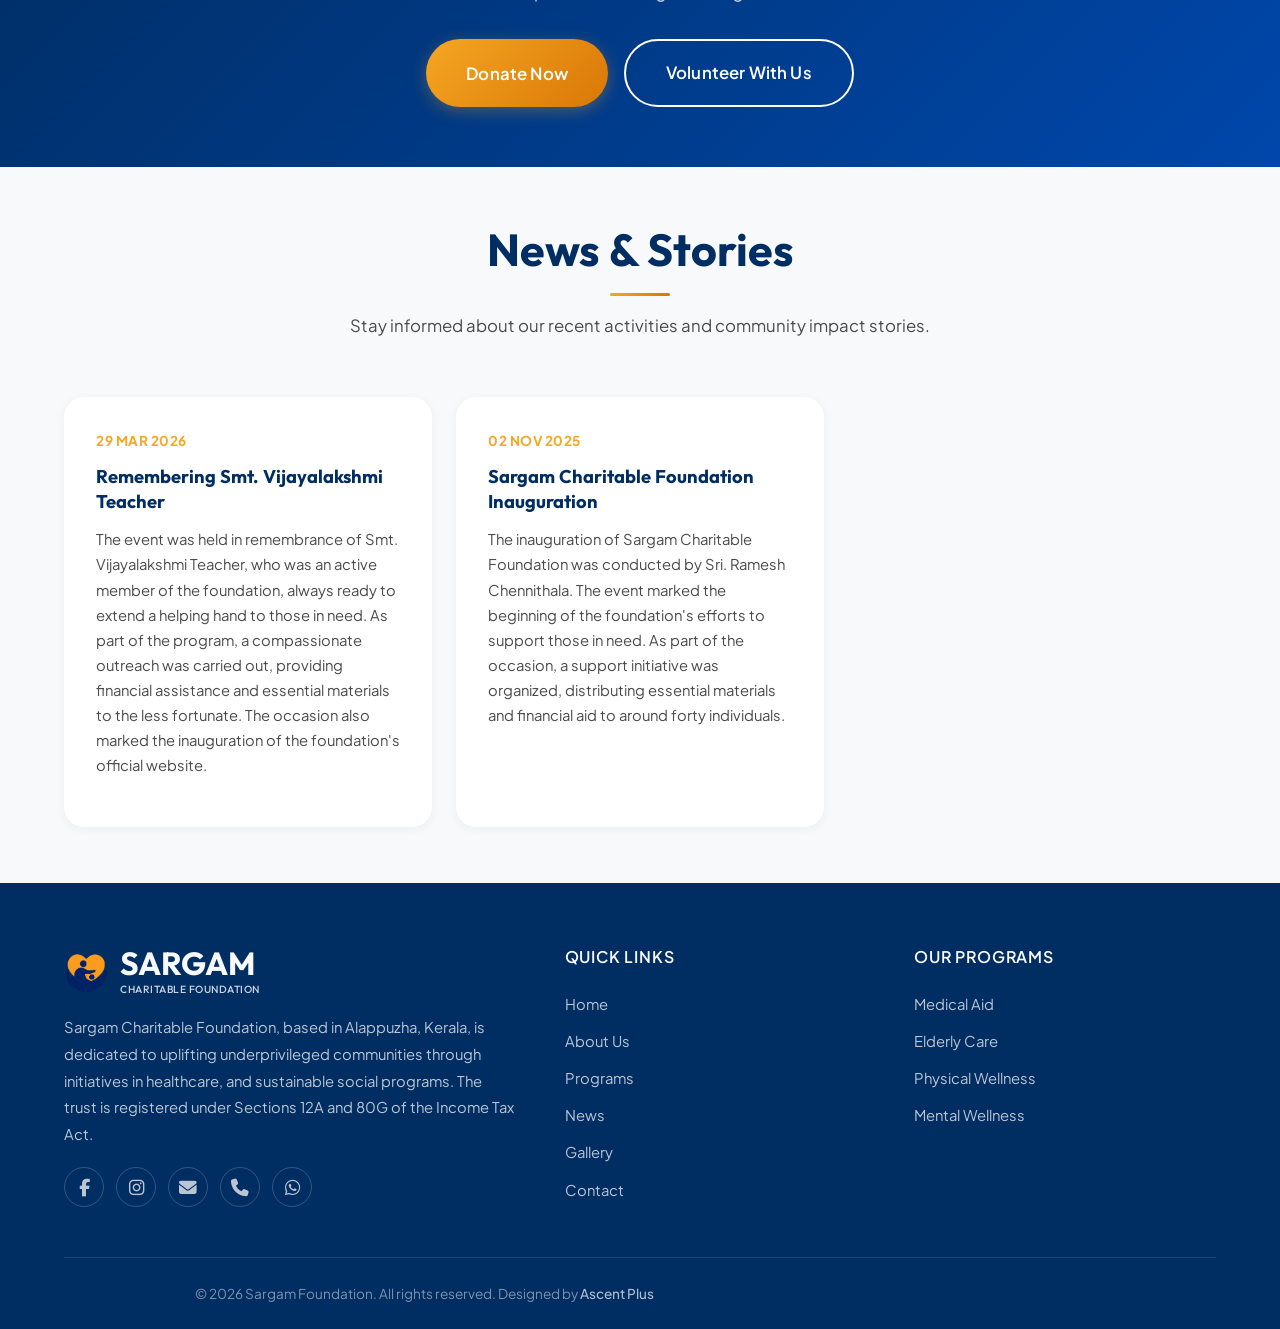
==== commit b900a56f: "Add files via upload" ====
--- a/index.html
+++ b/index.html
@@ -618,7 +618,7 @@
         <div class="blog-grid">
           <article class="blog-card reveal">
             <div class="blog-date">29 Mar 2026</div>
-            <h3>Remembrance of Smt. Vijayalakshmi Teacher</h3>
+            <h3>Remembering Smt. Vijayalakshmi Teacher</h3>
             <p>The event was held in remembrance of Smt. Vijayalakshmi Teacher, who was an active member of the
               foundation, always ready to extend a helping hand to those in need. As part of the program, a
               compassionate outreach was carried out, providing financial assistance and essential materials
